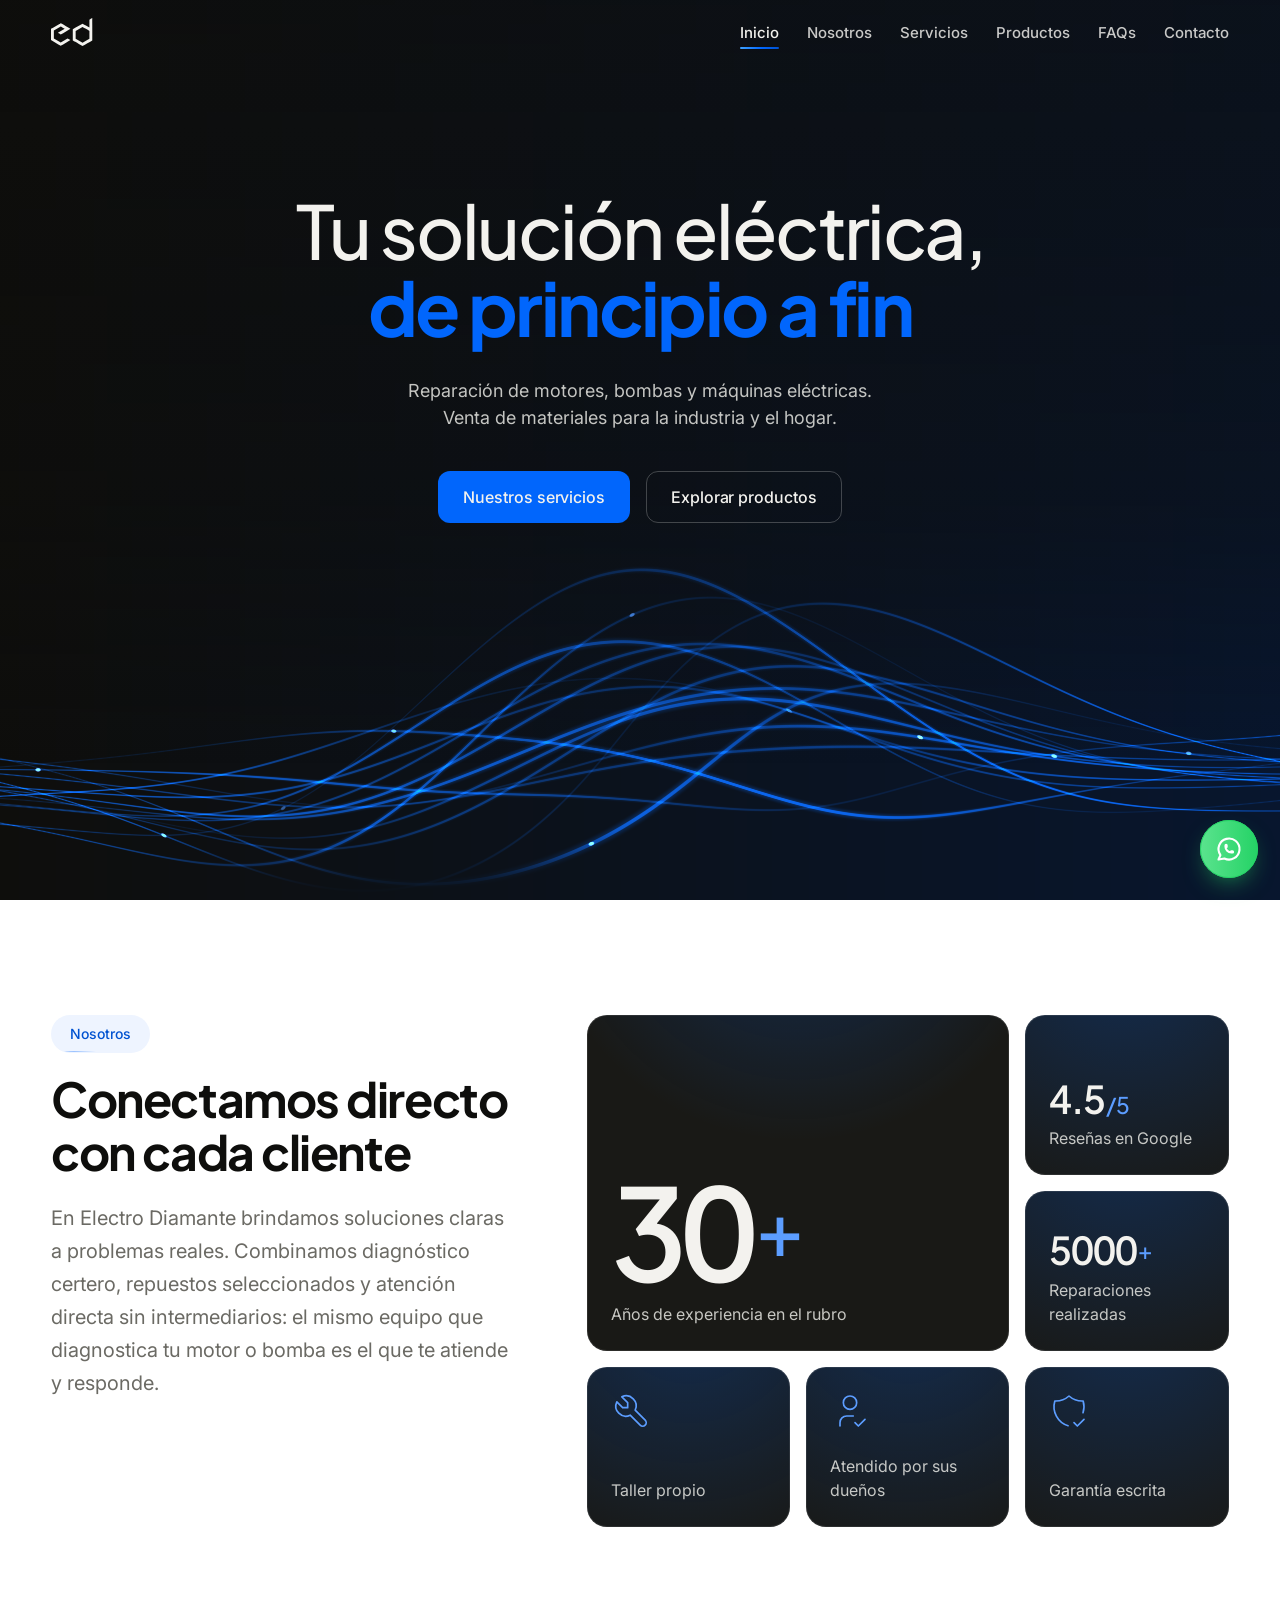
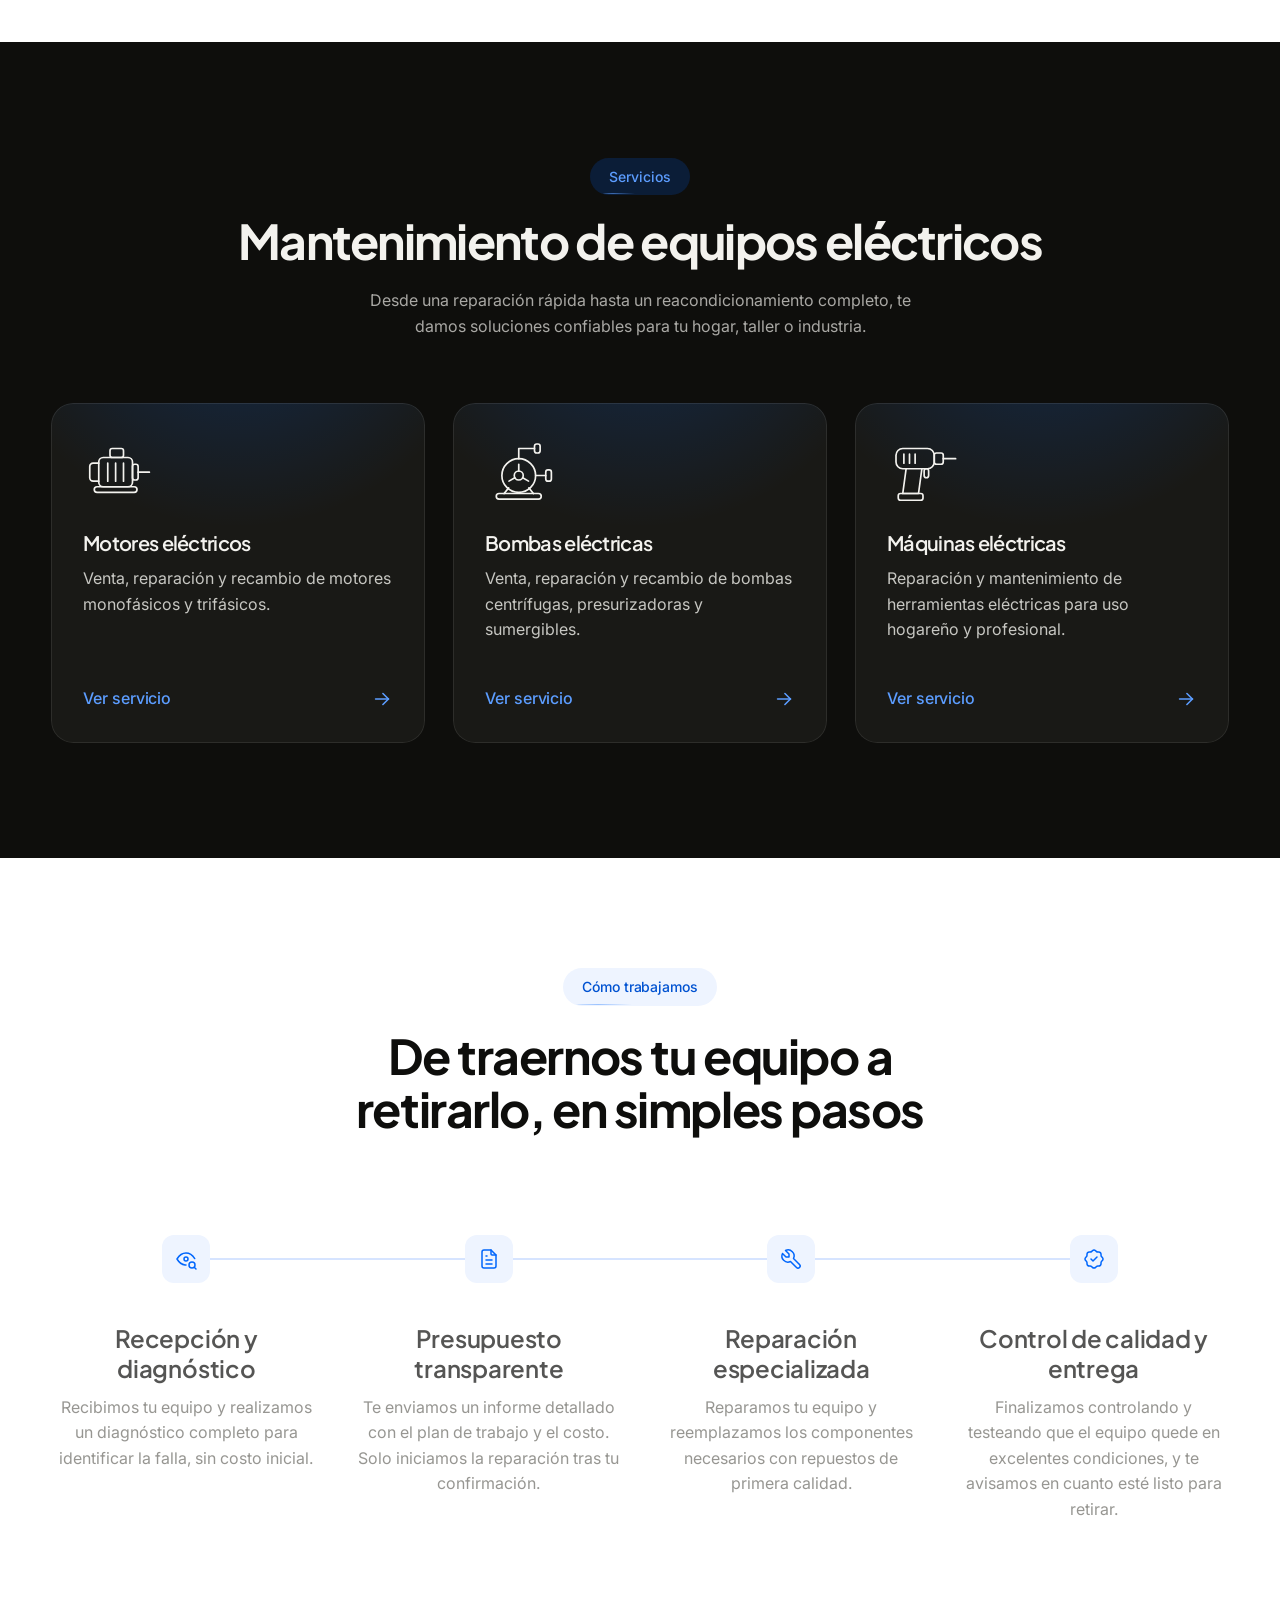
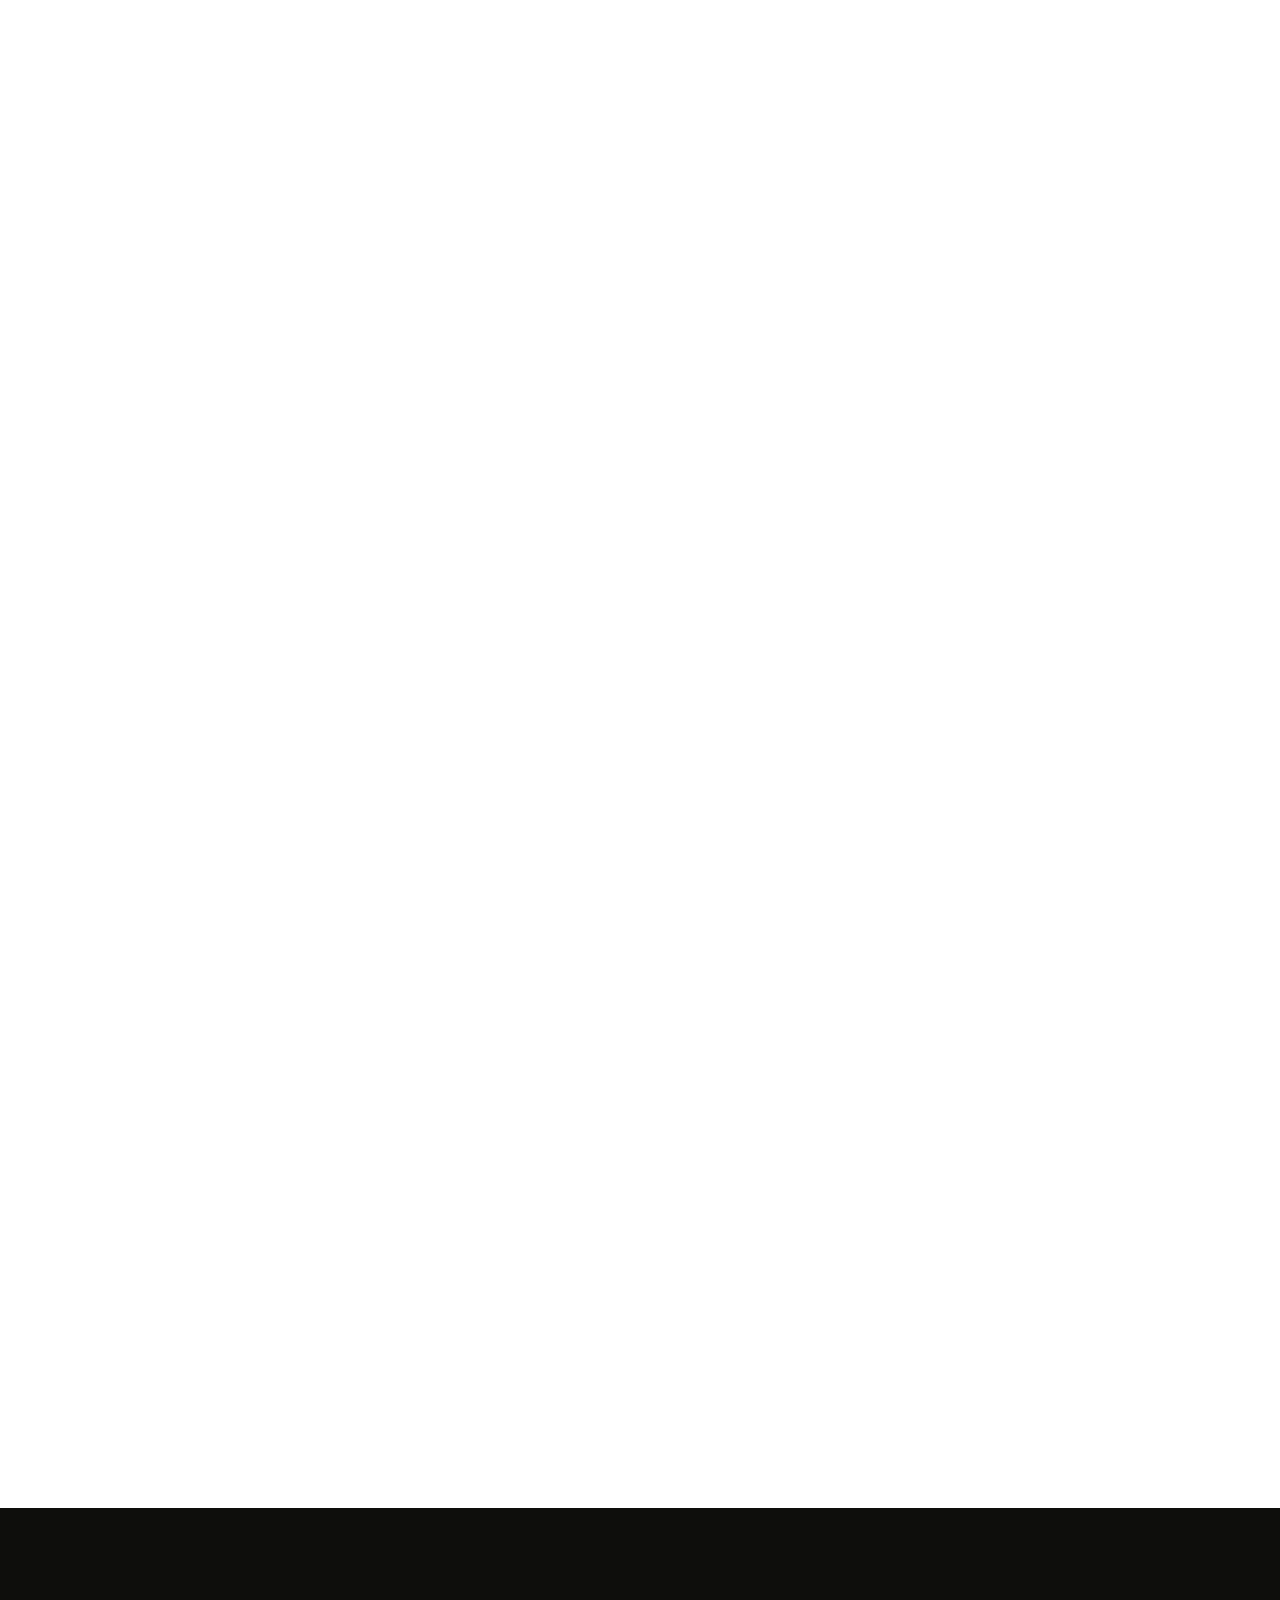
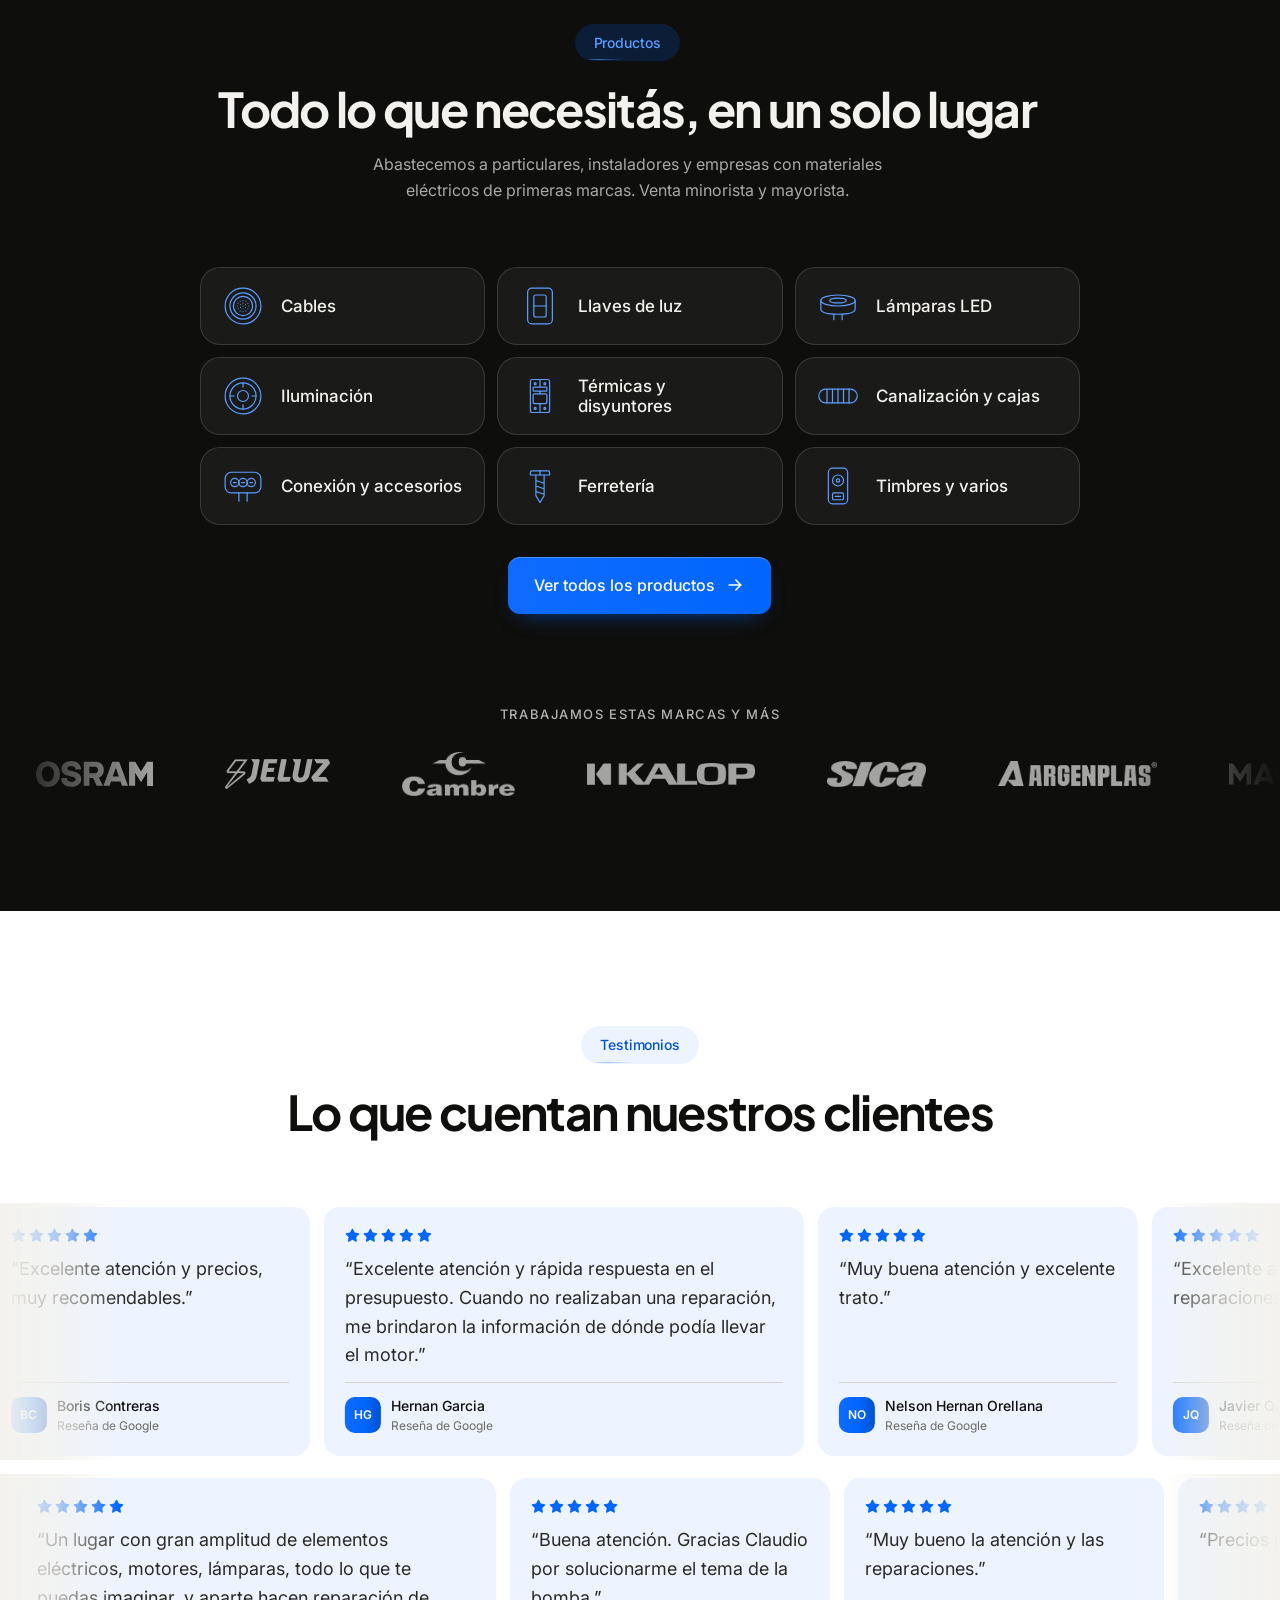
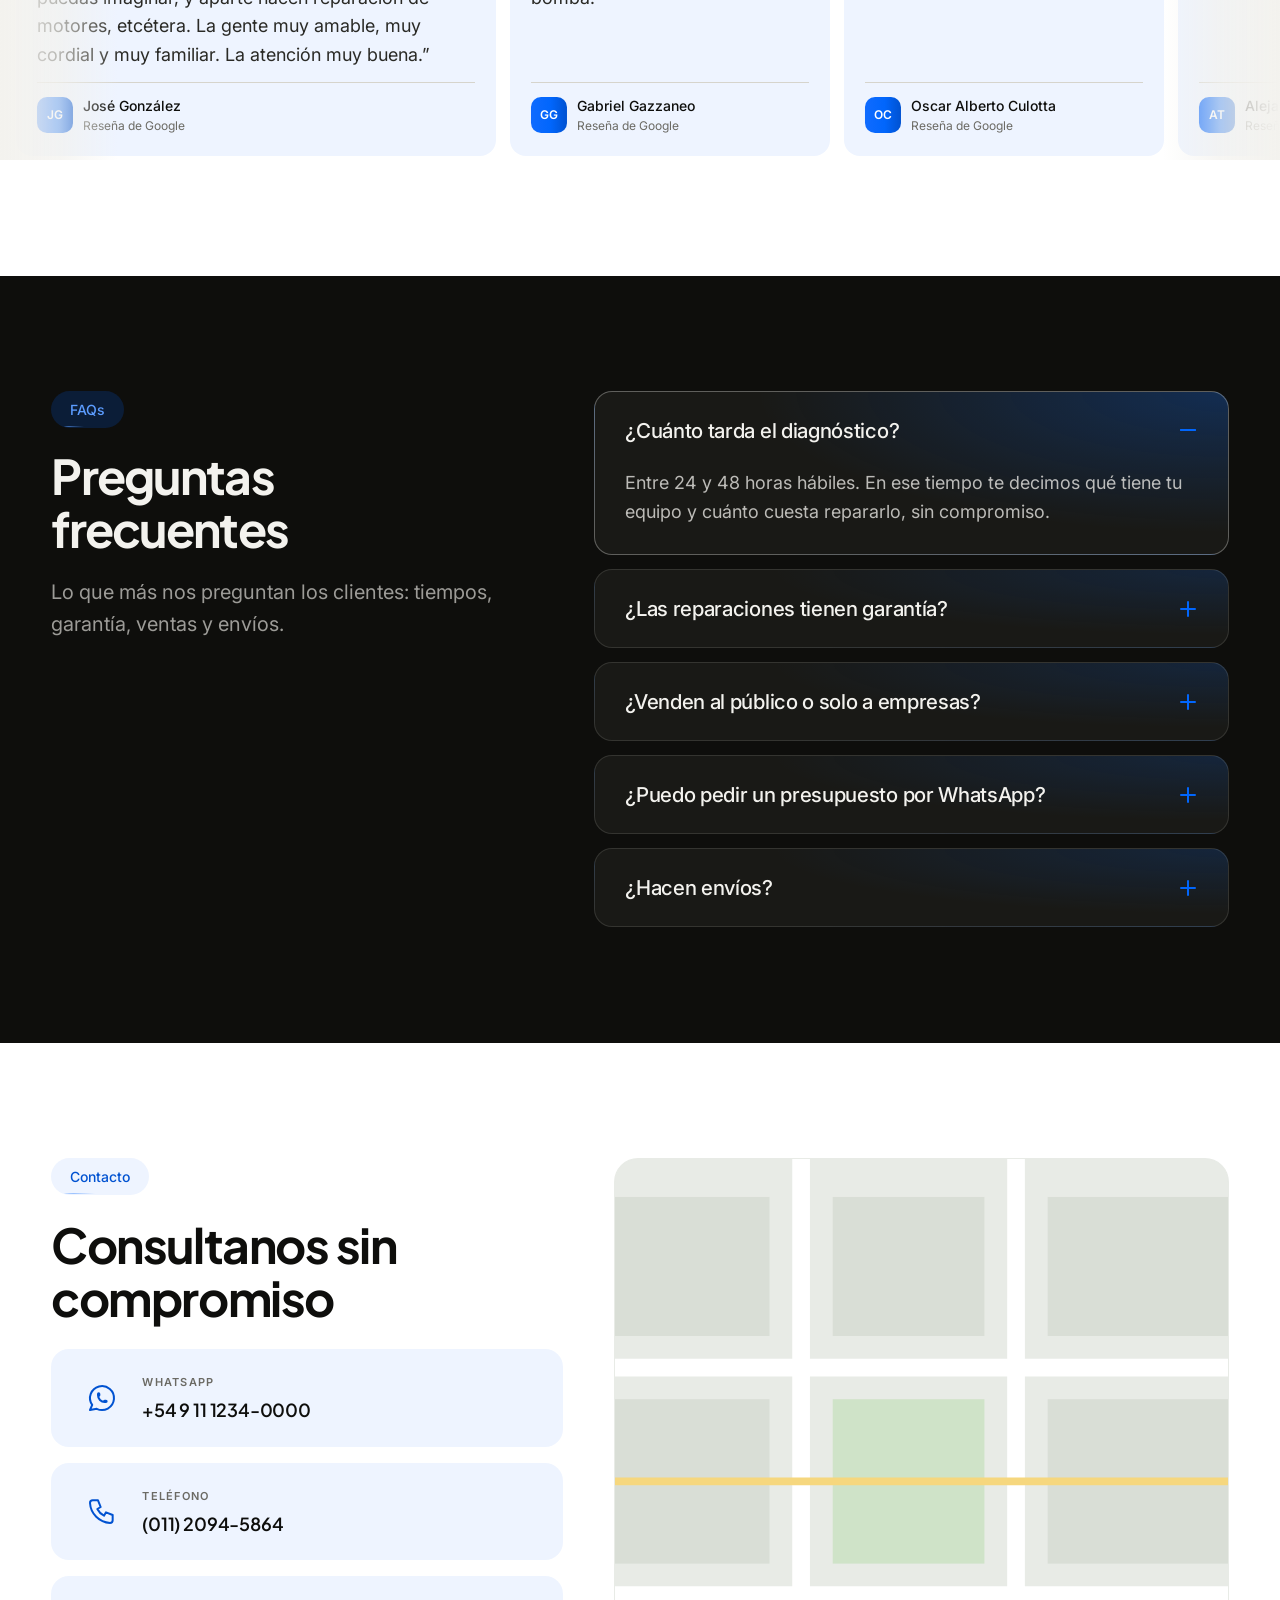
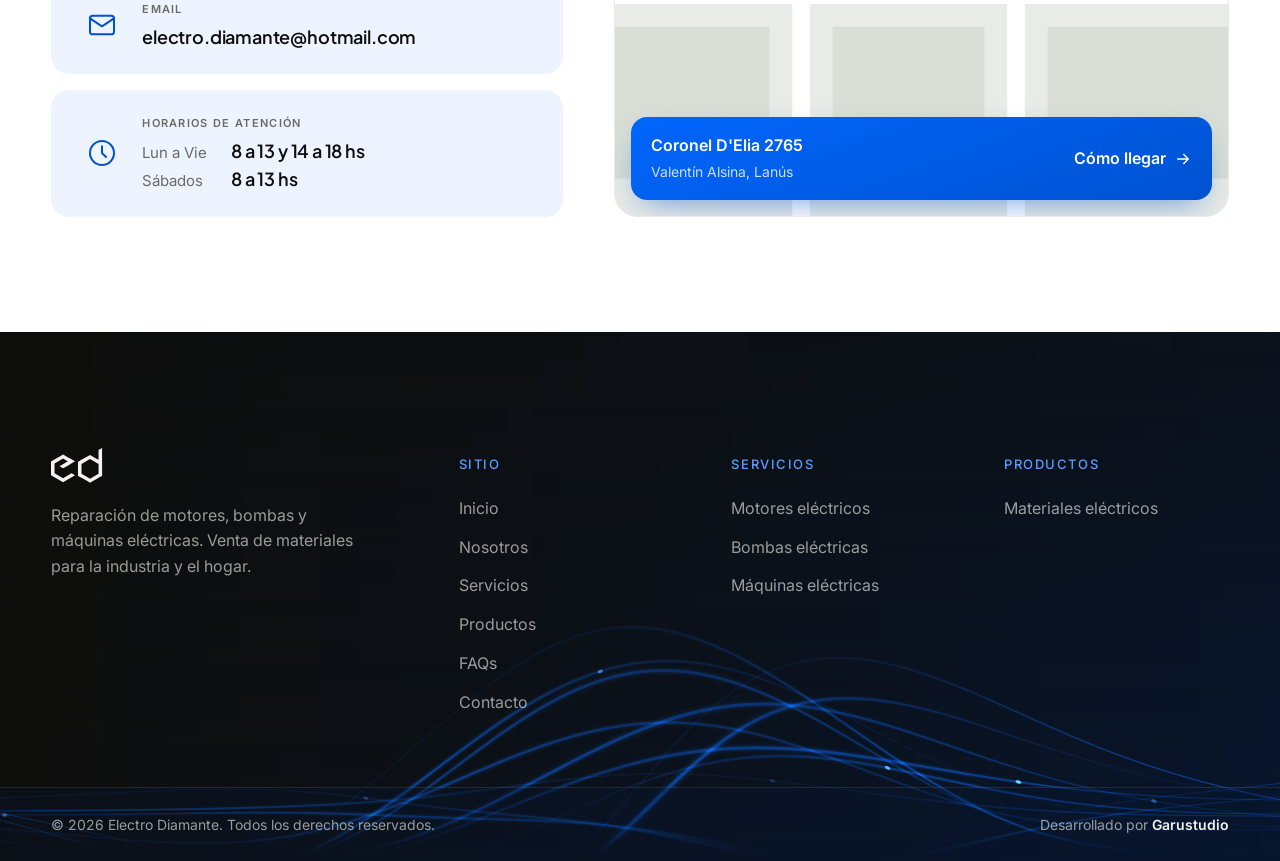
==== index.html @ 0b025151 "Add files via upload" ====
<!doctype html>
<html lang="es">
<head>
  <meta charset="utf-8">
  <meta name="viewport" content="width=device-width, initial-scale=1">
  <title>Electro Diamante — Tu solución eléctrica, de principio a fin</title>
  <meta name="description" content="Electro Diamante: reparamos motores, bombas y máquinas eléctricas, y vendemos materiales eléctricos para la industria y el hogar.">
  <meta name="theme-color" content="#0B0B0A">
  <meta property="og:title" content="Electro Diamante — Tu solución eléctrica, de principio a fin">
  <meta property="og:description" content="Reparación de motores y bombas eléctricas. Venta de materiales eléctricos para la industria y el hogar.">
  <meta property="og:type" content="website">
  <script>document.documentElement.className+=" js";</script>
  <script>if(location.hash){var h=document.documentElement;h.style.scrollBehavior="auto";addEventListener("load",function(){setTimeout(function(){h.style.scrollBehavior=""},400)})}</script>
  <link rel="icon" href="assets/img/favicon.svg?v=20261161" type="image/svg+xml">
  <link rel="apple-touch-icon" href="assets/img/apple-touch-icon.png?v=20261161">
  <link rel="prefetch" href="productos.html">
  <link rel="preconnect" href="https://fonts.googleapis.com">
  <link rel="preconnect" href="https://fonts.gstatic.com" crossorigin>
  <link rel="preload" as="style" href="https://fonts.googleapis.com/css2?family=Inter:wght@400;500;600&family=Plus+Jakarta+Sans:wght@300;500;600;700&display=swap" onload="this.onload=null;this.rel='stylesheet'">
  <noscript><link rel="stylesheet" href="https://fonts.googleapis.com/css2?family=Inter:wght@400;500;600&family=Plus+Jakarta+Sans:wght@300;500;600;700&display=swap"></noscript>
  <link rel="stylesheet" href="styles.css?v=20261161">
  <link rel="stylesheet" href="hero-split.css?v=20261161">
  <link rel="stylesheet" href="hero-waves.css?v=20261161">
  <script src="config.js?v=20261161" defer></script>
  <script src="main.js?v=20261161" defer></script>
  <script src="hero-waves.js?v=20261161" defer></script>
  <script>document.addEventListener("DOMContentLoaded",function(){initHeroWaves(".hero-split",{hShift:0,rightBias:0,waveY:0.16});initHeroWaves(".footer--grid",{hShift:0,rightBias:0,waveY:0.12,intensity:0.4,linesDesktop:12});});</script>
  <script type="application/ld+json">{"@context":"https://schema.org","@type":"LocalBusiness","name":"Electro Diamante","description":"Reparación de motores, bombas y máquinas eléctricas. Venta de materiales eléctricos para la industria y el hogar.","telephone":"+541120945864","email":"electro.diamante@hotmail.com","address":{"@type":"PostalAddress","streetAddress":"Coronel D'Elia 2765","addressLocality":"Valentín Alsina, Lanús","addressRegion":"Buenos Aires","addressCountry":"AR"},"openingHoursSpecification":[{"@type":"OpeningHoursSpecification","dayOfWeek":["Monday","Tuesday","Wednesday","Thursday","Friday"],"opens":"08:00","closes":"13:00"},{"@type":"OpeningHoursSpecification","dayOfWeek":["Monday","Tuesday","Wednesday","Thursday","Friday"],"opens":"14:00","closes":"18:00"},{"@type":"OpeningHoursSpecification","dayOfWeek":"Saturday","opens":"08:00","closes":"13:00"}]}</script>
</head>
<body>
  <a class="skip-link" href="#main">Saltar al contenido</a>


  <header class="nav" id="top">
    <a class="brand" href="#top" aria-label="Electro Diamante, inicio">
      <svg class="brand__logo" viewBox="0 0 19 13" fill="currentColor" aria-hidden="true"><path d="M17.3795 0.756C17.7715 0.508 18.2035 0.256 18.6755 0V0.0360003C18.6595 0.796 18.6555 1.596 18.6635 2.436C18.6715 3.268 18.6755 4.1 18.6755 4.932V10.152C17.9315 10.584 17.1915 11.008 16.4555 11.424C15.7275 11.848 14.9915 12.276 14.2475 12.708C13.7035 12.38 13.1555 12.056 12.6035 11.736C12.0595 11.416 11.5155 11.104 10.9715 10.8C10.7715 10.688 10.5795 10.58 10.3955 10.476C10.2195 10.372 10.0395 10.264 9.85547 10.152V5.076L10.9355 4.428C11.4955 4.1 12.0515 3.784 12.6035 3.48C13.1635 3.168 13.7235 2.86 14.2835 2.556C14.7875 2.844 15.2915 3.14 15.7955 3.444C16.3075 3.74 16.8355 4.032 17.3795 4.32V0.756ZM14.2475 4.032C13.7195 4.336 13.2035 4.636 12.6995 4.932C12.1955 5.228 11.6795 5.528 11.1515 5.832V9.396C11.6795 9.7 12.1995 10.004 12.7115 10.308C13.2315 10.612 13.7555 10.908 14.2835 11.196C14.7875 10.892 15.2955 10.592 15.8075 10.296C16.3275 10 16.8515 9.7 17.3795 9.396V5.832C16.8515 5.528 16.3275 5.224 15.8075 4.92C15.2955 4.616 14.7755 4.32 14.2475 4.032Z"/><path d="M8.784 4.88402C8.056 5.31602 7.328 5.74402 6.6 6.16802C5.872 6.58402 5.136 7.00802 4.392 7.44002C4.192 7.31202 3.984 7.18802 3.768 7.06802C3.56 6.94002 3.348 6.81202 3.132 6.68402C3.636 6.38002 4.144 6.08002 4.656 5.78402C5.176 5.48802 5.688 5.18802 6.192 4.88402C5.904 4.70002 5.608 4.52802 5.304 4.36802C5.008 4.20002 4.716 4.03602 4.428 3.87601C3.9 4.16402 3.376 4.46002 2.856 4.76402C2.344 5.06802 1.824 5.37202 1.296 5.67602V9.24002C1.824 9.54402 2.344 9.84402 2.856 10.14C3.376 10.436 3.888 10.736 4.392 11.04C4.92 10.736 5.436 10.436 5.94 10.14C6.444 9.84402 6.96 9.54402 7.488 9.24002L8.784 9.99602C8.056 10.428 7.328 10.852 6.6 11.268C5.872 11.684 5.136 12.1 4.392 12.516C3.664 12.1 2.936 11.68 2.208 11.256C1.48 10.832 0.744 10.412 0 9.99602V4.92002C0.616 4.56002 1.248 4.19602 1.896 3.82802C2.544 3.45202 3.184 3.08402 3.816 2.72402C3.904 2.66802 3.992 2.61202 4.08 2.55602C4.176 2.49202 4.268 2.44002 4.356 2.40002C4.412 2.38402 4.468 2.39601 4.524 2.43601C4.588 2.46801 4.664 2.50401 4.752 2.54401C5.424 2.94401 6.1 3.34002 6.78 3.73202C7.468 4.11602 8.136 4.50002 8.784 4.88402Z"/></svg>
    </a>
    <nav class="nav__links" id="menu" aria-label="Principal">
      <a href="#top" data-top>Inicio</a>
      <a href="#nosotros">Nosotros</a>
      <a href="#servicios">Servicios</a>
      <a href="#productos">Productos</a>
      <a href="#faq">FAQs</a>
      <a href="#contacto">Contacto</a>
    </nav>
    <button class="nav__toggle" aria-controls="mmenu" aria-expanded="false" aria-label="Abrir menú"><span></span><span></span></button>

    <!-- Menú de celular y tablet -->
    <div class="mmenu" id="mmenu">
      <nav class="mmenu__list" aria-label="Menú">
        <a href="#top" data-top data-sec="top">Inicio</a>
        <a href="#nosotros" data-sec="nosotros">Nosotros</a>
        <a href="#servicios" data-sec="servicios">Servicios</a>
        <a href="#productos" data-sec="productos">Productos</a>
        <a href="#faq" data-sec="faq">FAQs</a>
        <a href="#contacto" data-sec="contacto">Contacto</a>
      </nav>
    </div>
  </header>

  <main id="main" tabindex="-1">
    <!-- HERO -->
    <!-- ===== Hero (ondas animadas WebGL) ===== -->
    <section class="hero-split" aria-labelledby="hs-title">
      <canvas class="hw-canvas" aria-hidden="true"></canvas>
      <div class="hw-overlay" aria-hidden="true"></div>
      <div class="hs-inner">
        <div class="hs-copy">
          <h1 class="hs-title" id="hs-title">
            <span>Tu solución eléctrica,</span>
            <span class="hs-accent">de principio a fin</span>
          </h1>
          <p class="hs-lead"><span>Reparación de motores, bombas y máquinas eléctricas.</span> <span>Venta de materiales para la industria y el hogar.</span></p>
          <div class="hs-actions">
            <a class="hs-btn hs-btn--primary" href="#servicios">Nuestros servicios</a>
            <a class="hs-btn hs-btn--ghost" href="#productos">Explorar productos</a>
          </div>
        </div>
      </div>
    </section>

    <!-- NOSOTROS -->
    <section class="section about2" id="nosotros">
      <div class="wrap">
        <div class="about2__grid">
          <div class="about2__body">
            <p class="label pill pill--plain reveal"><span class="pill__txt">Nosotros</span></p>
            <h2 class="h2 about2__title reveal">Conectamos directo con cada cliente</h2>
            <p class="about2__text reveal">En Electro Diamante brindamos soluciones claras a problemas reales. Combinamos diagnóstico certero, repuestos seleccionados y atención directa sin intermediarios: el mismo equipo que diagnostica tu motor o bomba es el que te atiende y responde.</p>
          </div>
          <div class="about2__bento">
            <div class="about2__card about2__card--hero reveal"><span class="about2__big"><span data-count-to="30" data-dur="1400">30</span><span class="about2__pre">+</span></span><span class="about2__desc">Años de experiencia en el rubro</span></div>
            <div class="about2__card reveal"><span class="about2__big"><span data-count-to="4.5" data-dec="1" data-dur="1400">4.5</span><span class="about2__suf">/5</span></span><span class="about2__desc">Reseñas en Google</span></div>
            <div class="about2__card reveal"><span class="about2__big"><span data-count-to="5000" data-dur="1400">5000</span><span class="about2__pre">+</span></span><span class="about2__desc">Reparaciones realizadas</span></div>
            <div class="about2__card about2__card--txt reveal"><span class="about2__ico"><svg viewBox="0 0 24 24" fill="none" stroke="currentColor" stroke-width="2" stroke-linecap="round" stroke-linejoin="round" aria-hidden="true"><path d="M7 10h3v-3l-3.5 -3.5a6 6 0 0 1 8 8l6 6a2 2 0 0 1 -3 3l-6 -6a6 6 0 0 1 -8 -8l3.5 3.5"/></svg></span><span class="about2__desc"><b>Taller propio</b></span></div>
            <div class="about2__card about2__card--txt reveal"><span class="about2__ico"><svg viewBox="0 0 24 24" fill="none" stroke="currentColor" stroke-width="2" stroke-linecap="round" stroke-linejoin="round" aria-hidden="true"><path d="M8 7a4 4 0 1 0 8 0a4 4 0 0 0 -8 0"/><path d="M6 21v-2a4 4 0 0 1 4 -4h4"/><path d="M15 19l2 2l4 -4"/></svg></span><span class="about2__desc"><b>Atendido por sus dueños</b></span></div>
            <div class="about2__card about2__card--txt reveal"><span class="about2__ico"><svg viewBox="0 0 24 24" fill="none" stroke="currentColor" stroke-width="2" stroke-linecap="round" stroke-linejoin="round" aria-hidden="true"><path d="M11.46 20.846a12 12 0 0 1 -7.96 -14.846a12 12 0 0 0 8.5 -3a12 12 0 0 0 8.5 3a12 12 0 0 1 -.09 7.06"/><path d="M15 19l2 2l4 -4"/></svg></span><span class="about2__desc"><b>Garantía escrita</b></span></div>
          </div>
        </div>
      </div>
    </section>

    <!-- SERVICIOS -->
    <section class="section section--ink" id="servicios">
      <div class="wrap">
        <div class="section__head">
          <p class="label pill pill--plain reveal"><span class="pill__txt">Servicios</span></p>
          <h2 class="h2 reveal">Mantenimiento de equipos eléctricos</h2>
          <p class="center-head__sub reveal">Desde una reparación rápida hasta un reacondicionamiento completo, te damos soluciones confiables para tu hogar, taller o industria.</p>
        </div>
        <div class="svc">
          <article class="svc__item reveal" id="svc-motores">
            <svg class="svc__icon svc__icon--motor" viewBox="0 0 64 64" aria-hidden="true"><rect x="14" y="20" width="30" height="26" rx="4"/><path d="M22 25v16M29 25v16M36 25v16"/><path d="M14 25H9a3 3 0 0 0-3 3v10a3 3 0 0 0 3 3h5"/><rect x="44" y="26" width="5" height="14" rx="2"/><path d="M49 33h10"/><rect x="24" y="12" width="12" height="8" rx="2"/><rect x="10" y="46" width="38" height="5" rx="2.5"/></svg>
            <h3>Motores eléctricos</h3>
            <p>Venta, reparación y recambio de motores monofásicos y trifásicos.</p>
            <a class="btn btn--small svc__btn" href="motores-electricos.html">Ver servicio <svg class="svc__arrow" viewBox="0 0 24 24" fill="none" stroke="currentColor" stroke-width="2" stroke-linecap="round" stroke-linejoin="round" aria-hidden="true"><path d="M5 12l14 0"/><path d="M13 18l6 -6"/><path d="M13 6l6 6"/></svg></a>
          </article>
          <article class="svc__item reveal" id="svc-bombas">
            <svg class="svc__icon" viewBox="0 0 64 64" aria-hidden="true"><circle cx="30" cy="36" r="15"/><g class="impeller"><circle cx="30" cy="36" r="4"/><path d="M30 32v-6M33.5 38l5.2 3M26.5 38l-5.2 3"/></g><path d="M30 21v-9h14"/><rect x="44" y="8" width="5" height="8" rx="2"/><path d="M45 36h9"/><rect x="54" y="31" width="5" height="10" rx="2"/><path d="M21 47l-4 5M39 47l4 5"/><rect x="10" y="52" width="40" height="5" rx="2.5"/></svg>
            <h3>Bombas eléctricas</h3>
            <p>Venta, reparación y recambio de bombas centrífugas, presurizadoras y sumergibles.</p>
            <a class="btn btn--small svc__btn" href="bombas-electricas.html">Ver servicio <svg class="svc__arrow" viewBox="0 0 24 24" fill="none" stroke="currentColor" stroke-width="2" stroke-linecap="round" stroke-linejoin="round" aria-hidden="true"><path d="M5 12l14 0"/><path d="M13 18l6 -6"/><path d="M13 6l6 6"/></svg></a>
          </article>
          <article class="svc__item reveal" id="svc-maquinas">
            <svg class="svc__icon svc__icon--drill" viewBox="0 0 64 64" aria-hidden="true"><rect x="8" y="12" width="34" height="18" rx="6"/><path d="M15 17v8M20 17v8M25 17v8"/><rect x="42" y="16" width="8" height="10" rx="2"/><path class="bit" d="M50 21h11"/><path d="M17 30l-3 22h14l3-22"/><rect x="10" y="52" width="22" height="6" rx="2"/><rect x="33" y="30" width="4" height="8" rx="2"/></svg>
            <h3>Máquinas eléctricas</h3>
            <p>Reparación y mantenimiento de herramientas eléctricas para uso hogareño y profesional.</p>
            <a class="btn btn--small svc__btn" href="maquinas-electricas.html">Ver servicio <svg class="svc__arrow" viewBox="0 0 24 24" fill="none" stroke="currentColor" stroke-width="2" stroke-linecap="round" stroke-linejoin="round" aria-hidden="true"><path d="M5 12l14 0"/><path d="M13 18l6 -6"/><path d="M13 6l6 6"/></svg></a>
          </article>
        </div>
      </div>
    </section>

    <!-- CÓMO TRABAJAMOS (scroll con tarjeta fija) -->
    <section class="section how" id="como">
      <div class="wrap hw__grid">
        <div class="hw__head">
          <p class="label pill pill--plain reveal"><span class="pill__txt">Cómo trabajamos</span></p>
          <h2 class="h2 reveal">De traernos tu equipo a retirarlo, en simples pasos</h2>
        </div>
        <ol class="hw-list"><span class="hw-tip" aria-hidden="true"></span>
            <li class="hw">
              <div class="hw__rail"><span class="hw__ico"><svg viewBox="0 0 24 24" fill="none" stroke="currentColor" stroke-linecap="round" stroke-linejoin="round" aria-hidden="true"><path d="M10 12a2 2 0 1 0 4 0a2 2 0 0 0 -4 0"/><path d="M12 18c-.328 0 -.652 -.017 -.97 -.05c-3.172 -.332 -5.85 -2.315 -8.03 -5.95c2.4 -4 5.4 -6 9 -6c3.465 0 6.374 1.853 8.727 5.558"/><path d="M15 18a3 3 0 1 0 6 0a3 3 0 1 0 -6 0"/><path d="M20.2 20.2l1.8 1.8"/></svg></span><span class="hw__line" aria-hidden="true"></span></div>
              <div class="hw__body"><h3>Recepción y diagnóstico</h3><p>Recibimos tu equipo y realizamos un diagnóstico completo para identificar la falla, sin costo inicial.</p></div>
            </li>
            <li class="hw">
              <div class="hw__rail"><span class="hw__ico"><svg viewBox="0 0 24 24" fill="none" stroke="currentColor" stroke-linecap="round" stroke-linejoin="round" aria-hidden="true"><path d="M14 3v4a1 1 0 0 0 1 1h4"/><path d="M17 21h-10a2 2 0 0 1 -2 -2v-14a2 2 0 0 1 2 -2h7l5 5v11a2 2 0 0 1 -2 2z"/><path d="M9 9l1 0"/><path d="M9 13l6 0"/><path d="M9 17l6 0"/></svg></span><span class="hw__line" aria-hidden="true"></span></div>
              <div class="hw__body"><h3>Presupuesto transparente</h3><p>Te enviamos un informe detallado con el plan de trabajo y el costo. Solo iniciamos la reparación tras tu confirmación.</p></div>
            </li>
            <li class="hw">
              <div class="hw__rail"><span class="hw__ico"><svg viewBox="0 0 24 24" fill="none" stroke="currentColor" stroke-linecap="round" stroke-linejoin="round" aria-hidden="true"><path d="M7 10h3v-3l-3.5 -3.5a6 6 0 0 1 8 8l6 6a2 2 0 0 1 -3 3l-6 -6a6 6 0 0 1 -8 -8l3.5 3.5"/></svg></span><span class="hw__line" aria-hidden="true"></span></div>
              <div class="hw__body"><h3>Reparación especializada</h3><p>Reparamos tu equipo y reemplazamos los componentes necesarios con repuestos de primera calidad.</p></div>
            </li>
            <li class="hw">
              <div class="hw__rail"><span class="hw__ico"><svg viewBox="0 0 24 24" fill="none" stroke="currentColor" stroke-linecap="round" stroke-linejoin="round" aria-hidden="true"><path d="M5 7.2a2.2 2.2 0 0 1 2.2 -2.2h1a2.2 2.2 0 0 0 1.55 -.64l.7 -.7a2.2 2.2 0 0 1 3.12 0l.7 .7c.412 .41 .97 .64 1.55 .64h1a2.2 2.2 0 0 1 2.2 2.2v1c0 .58 .23 1.138 .64 1.55l.7 .7a2.2 2.2 0 0 1 0 3.12l-.7 .7a2.2 2.2 0 0 0 -.64 1.55v1a2.2 2.2 0 0 1 -2.2 2.2h-1a2.2 2.2 0 0 0 -1.55 .64l-.7 .7a2.2 2.2 0 0 1 -3.12 0l-.7 -.7a2.2 2.2 0 0 0 -1.55 -.64h-1a2.2 2.2 0 0 1 -2.2 -2.2v-1a2.2 2.2 0 0 0 -.64 -1.55l-.7 -.7a2.2 2.2 0 0 1 0 -3.12l.7 -.7a2.2 2.2 0 0 0 .64 -1.55v-1"/><path d="M9 12l2 2l4 -4"/></svg></span></div>
              <div class="hw__body"><h3>Control de calidad y entrega</h3><p>Finalizamos controlando y testeando que el equipo quede en excelentes condiciones, y te avisamos en cuanto esté listo para retirar.</p></div>
            </li>
        </ol>
      </div>
    </section>

    <!-- PRODUCTOS -->
    <section class="section section--ink" id="productos">
      <div class="wrap prod__grid">
        <div class="center-head">
          <p class="label pill pill--plain reveal"><span class="pill__txt">Productos</span></p>
          <h2 class="h2 h2--center reveal">Todo lo que necesitás, <br class="br-d">en un solo lugar</h2>
          <p class="center-head__sub reveal">Abastecemos a particulares, instaladores y empresas con materiales eléctricos de primeras marcas. Venta minorista y mayorista.</p>
        </div>
        <nav class="hcats reveal" aria-label="Categorías de productos"><a class="hcat" href="productos.html#cab"><svg viewBox="0 0 64 64" fill="none" stroke="currentColor" stroke-width="1.75" stroke-linecap="round" stroke-linejoin="round" aria-hidden="true"><circle cx="32" cy="32" r="26"/><circle cx="32" cy="32" r="19"/><circle cx="32" cy="32" r="14"/><circle cx="32" cy="32" r=".8" fill="currentColor" stroke="none"/><circle cx="35.55" cy="34.05" r=".8" fill="currentColor" stroke="none"/><circle cx="32" cy="36.1" r=".8" fill="currentColor" stroke="none"/><circle cx="28.45" cy="34.05" r=".8" fill="currentColor" stroke="none"/><circle cx="28.45" cy="29.95" r=".8" fill="currentColor" stroke="none"/><circle cx="32" cy="27.9" r=".8" fill="currentColor" stroke="none"/><circle cx="35.55" cy="29.95" r=".8" fill="currentColor" stroke="none"/><circle cx="40.2" cy="32" r=".8" fill="currentColor" stroke="none"/><circle cx="39.1" cy="36.1" r=".8" fill="currentColor" stroke="none"/><circle cx="36.1" cy="39.1" r=".8" fill="currentColor" stroke="none"/><circle cx="32" cy="40.2" r=".8" fill="currentColor" stroke="none"/><circle cx="27.9" cy="39.1" r=".8" fill="currentColor" stroke="none"/><circle cx="24.9" cy="36.1" r=".8" fill="currentColor" stroke="none"/><circle cx="23.8" cy="32" r=".8" fill="currentColor" stroke="none"/><circle cx="24.9" cy="27.9" r=".8" fill="currentColor" stroke="none"/><circle cx="27.9" cy="24.9" r=".8" fill="currentColor" stroke="none"/><circle cx="32" cy="23.8" r=".8" fill="currentColor" stroke="none"/><circle cx="36.1" cy="24.9" r=".8" fill="currentColor" stroke="none"/><circle cx="39.1" cy="27.9" r=".8" fill="currentColor" stroke="none"/></svg><span>Cables</span></a><a class="hcat" href="productos.html#llav"><svg viewBox="0 0 64 64" fill="none" stroke="currentColor" stroke-width="1.75" stroke-linecap="round" stroke-linejoin="round" aria-hidden="true"><rect x="14" y="6" width="36" height="52" rx="6"/><rect x="23" y="16" width="18" height="32" rx="3"/><path d="M23 32h18"/></svg><span>Llaves de luz</span></a><a class="hcat" href="productos.html#led"><svg viewBox="0 0 64 64" fill="none" stroke="currentColor" stroke-width="1.75" stroke-linecap="round" stroke-linejoin="round" aria-hidden="true"><ellipse cx="32" cy="24" rx="25" ry="8"/><ellipse cx="32" cy="24" rx="12" ry="3.6"/><path d="M7 24v12q0 8 25 8q25 0 25-8V24"/><path d="M26 44v8M38 44v8"/></svg><span>Lámparas LED</span></a><a class="hcat" href="productos.html#ilu"><svg viewBox="0 0 64 64" fill="none" stroke="currentColor" stroke-width="1.75" stroke-linecap="round" stroke-linejoin="round" aria-hidden="true"><circle cx="32" cy="32" r="26"/><circle cx="32" cy="32" r="19"/><circle cx="32" cy="32" r="8"/><path d="M32 13v6M32 45v6M13 32h6M45 32h6"/></svg><span>Iluminación</span></a><a class="hcat" href="productos.html#prot"><svg viewBox="0 0 64 64" fill="none" stroke="currentColor" stroke-width="1.75" stroke-linecap="round" stroke-linejoin="round" aria-hidden="true"><rect x="18.0" y="8" width="28" height="48" rx="3"/><path d="M32.0 8V19"/><path d="M32.0 25V29"/><path d="M32.0 43V56"/><circle cx="25.0" cy="14" r="1.4"/><circle cx="25.0" cy="50" r="1.4"/><circle cx="39.0" cy="14" r="1.4"/><circle cx="39.0" cy="50" r="1.4"/><rect x="22.0" y="19" width="20" height="6" rx="1"/><rect x="22.0" y="29" width="20" height="14" rx="2"/></svg><span>Térmicas y disyuntores</span></a><a class="hcat" href="productos.html#can"><svg viewBox="0 0 64 64" fill="none" stroke="currentColor" stroke-width="1.75" stroke-linecap="round" stroke-linejoin="round" aria-hidden="true"><rect x="4" y="22" width="56" height="20" rx="10"/><path d="M16 22v20M24 22v20M32 22v20M40 22v20M48 22v20"/></svg><span>Canalización y cajas</span></a><a class="hcat" href="productos.html#con"><svg viewBox="0 0 64 64" fill="none" stroke="currentColor" stroke-width="1.75" stroke-linecap="round" stroke-linejoin="round" aria-hidden="true"><rect x="6" y="12" width="52" height="30" rx="9"/><circle cx="20" cy="27" r="6"/><circle cx="32" cy="27" r="6"/><circle cx="44" cy="27" r="6"/><path d="M18 27h4M30 27h4M42 27h4"/><path d="M26 42v12M38 42v12"/></svg><span>Conexión y accesorios</span></a><a class="hcat" href="productos.html#fer"><svg viewBox="0 0 64 64" fill="none" stroke="currentColor" stroke-width="1.75" stroke-linecap="round" stroke-linejoin="round" aria-hidden="true"><path d="M18 16H46V12a2 2 0 0 0-2-2H20a2 2 0 0 0-2 2z"/><path d="M32 10v6M26 16V46L32 56L38 46V16M26 24L38 28M26 32L38 36M26 40L38 44"/></svg><span>Ferretería</span></a><a class="hcat" href="productos.html#tim"><svg viewBox="0 0 64 64" fill="none" stroke="currentColor" stroke-width="1.75" stroke-linecap="round" stroke-linejoin="round" aria-hidden="true"><rect x="18" y="6" width="28" height="52" rx="6"/><circle cx="32" cy="24" r="8"/><circle cx="32" cy="24" r="2.5"/><rect x="24" y="42" width="16" height="10" rx="2"/><path d="M28 47h8"/></svg><span>Timbres y varios</span></a></nav>
        <div class="hcta reveal"><a class="btn btn--volt" href="productos.html">Ver todos los productos <svg class="svc__arrow" viewBox="0 0 24 24" fill="none" stroke="currentColor" stroke-width="2" stroke-linecap="round" stroke-linejoin="round" aria-hidden="true"><path d="M5 12h14M13 6l6 6-6 6"/></svg></a></div>
      </div>
      <div class="brands brands--dark reveal">
          <p class="brands__label">Trabajamos estas marcas y más</p>
          <div class="brands__mask">
            <ul class="brands__track" aria-label="Marcas con las que trabajamos"><li class="brands__item"><img loading="lazy" class="brands__logo" src="assets/img/brands/osram.svg" alt="OSRAM" height="26" decoding="async"></li><li class="brands__item"><img loading="lazy" class="brands__logo" src="assets/img/brands/jeluz.webp" alt="Jeluz" height="26" decoding="async"></li><li class="brands__item"><img loading="lazy" class="brands__logo" src="assets/img/brands/cambre.webp" alt="Cambre" height="26" decoding="async"></li><li class="brands__item"><img loading="lazy" class="brands__logo" src="assets/img/brands/kalop.webp" alt="Kalop" height="26" decoding="async"></li><li class="brands__item"><img loading="lazy" class="brands__logo" src="assets/img/brands/sica.webp" alt="Sica" height="26" decoding="async"></li><li class="brands__item"><img loading="lazy" class="brands__logo" src="assets/img/brands/argenplas.webp" alt="Argenplas" height="26" decoding="async"></li><li class="brands__item"><img loading="lazy" class="brands__logo" src="assets/img/brands/macroled.webp" alt="Macroled" height="26" decoding="async"></li><li class="brands__item" aria-hidden="true"><img loading="lazy" class="brands__logo" src="assets/img/brands/osram.svg" alt="OSRAM" height="26" decoding="async"></li><li class="brands__item" aria-hidden="true"><img loading="lazy" class="brands__logo" src="assets/img/brands/jeluz.webp" alt="Jeluz" height="26" decoding="async"></li><li class="brands__item" aria-hidden="true"><img loading="lazy" class="brands__logo" src="assets/img/brands/cambre.webp" alt="Cambre" height="26" decoding="async"></li><li class="brands__item" aria-hidden="true"><img loading="lazy" class="brands__logo" src="assets/img/brands/kalop.webp" alt="Kalop" height="26" decoding="async"></li><li class="brands__item" aria-hidden="true"><img loading="lazy" class="brands__logo" src="assets/img/brands/sica.webp" alt="Sica" height="26" decoding="async"></li><li class="brands__item" aria-hidden="true"><img loading="lazy" class="brands__logo" src="assets/img/brands/argenplas.webp" alt="Argenplas" height="26" decoding="async"></li><li class="brands__item" aria-hidden="true"><img loading="lazy" class="brands__logo" src="assets/img/brands/macroled.webp" alt="Macroled" height="26" decoding="async"></li></ul>
          </div>
        </div>
    </section>

    <!-- OPINIONES -->
    <section class="section section--ink tone-light reviews" id="opiniones">
      <div class="wrap">
        <div class="center-head">
          <p class="label pill pill--plain reveal"><span class="pill__txt">Testimonios</span></p>
          <h2 class="h2 h2--center reveal">Lo que cuentan nuestros clientes</h2>
        </div>
      </div>
      <div class="imc-rows">
        <div class="imc reveal" data-speed="normal" data-direction="left" aria-label="Opiniones de clientes">
          <div class="imc__viewport">
            <div class="imc__track">
              <article class="imc__card">
                <div class="imc__stars" role="img" aria-label="5 de 5 estrellas"><span><svg viewBox="0 0 24 24" fill="currentColor" aria-hidden="true"><path d="M8.243 7.34l-6.38 .925l-.113 .023a1 1 0 0 0 -.44 1.684l4.622 4.499l-1.09 6.355l-.013 .11a1 1 0 0 0 1.464 .944l5.706 -3l5.693 3l.1 .046a1 1 0 0 0 1.352 -1.1l-1.091 -6.355l4.624 -4.5l.078 -.085a1 1 0 0 0 -.633 -1.62l-6.38 -.926l-2.852 -5.78a1 1 0 0 0 -1.794 0l-2.853 5.78z"/></svg></span><span><svg viewBox="0 0 24 24" fill="currentColor" aria-hidden="true"><path d="M8.243 7.34l-6.38 .925l-.113 .023a1 1 0 0 0 -.44 1.684l4.622 4.499l-1.09 6.355l-.013 .11a1 1 0 0 0 1.464 .944l5.706 -3l5.693 3l.1 .046a1 1 0 0 0 1.352 -1.1l-1.091 -6.355l4.624 -4.5l.078 -.085a1 1 0 0 0 -.633 -1.62l-6.38 -.926l-2.852 -5.78a1 1 0 0 0 -1.794 0l-2.853 5.78z"/></svg></span><span><svg viewBox="0 0 24 24" fill="currentColor" aria-hidden="true"><path d="M8.243 7.34l-6.38 .925l-.113 .023a1 1 0 0 0 -.44 1.684l4.622 4.499l-1.09 6.355l-.013 .11a1 1 0 0 0 1.464 .944l5.706 -3l5.693 3l.1 .046a1 1 0 0 0 1.352 -1.1l-1.091 -6.355l4.624 -4.5l.078 -.085a1 1 0 0 0 -.633 -1.62l-6.38 -.926l-2.852 -5.78a1 1 0 0 0 -1.794 0l-2.853 5.78z"/></svg></span><span><svg viewBox="0 0 24 24" fill="currentColor" aria-hidden="true"><path d="M8.243 7.34l-6.38 .925l-.113 .023a1 1 0 0 0 -.44 1.684l4.622 4.499l-1.09 6.355l-.013 .11a1 1 0 0 0 1.464 .944l5.706 -3l5.693 3l.1 .046a1 1 0 0 0 1.352 -1.1l-1.091 -6.355l4.624 -4.5l.078 -.085a1 1 0 0 0 -.633 -1.62l-6.38 -.926l-2.852 -5.78a1 1 0 0 0 -1.794 0l-2.853 5.78z"/></svg></span><span><svg viewBox="0 0 24 24" fill="currentColor" aria-hidden="true"><path d="M8.243 7.34l-6.38 .925l-.113 .023a1 1 0 0 0 -.44 1.684l4.622 4.499l-1.09 6.355l-.013 .11a1 1 0 0 0 1.464 .944l5.706 -3l5.693 3l.1 .046a1 1 0 0 0 1.352 -1.1l-1.091 -6.355l4.624 -4.5l.078 -.085a1 1 0 0 0 -.633 -1.62l-6.38 -.926l-2.852 -5.78a1 1 0 0 0 -1.794 0l-2.853 5.78z"/></svg></span></div>
                <p class="imc__desc">“Excelente atención y precios, muy recomendables.”</p>
                <div class="imc__who">
                  <span class="imc__av" aria-hidden="true">BC</span>
                  <div><p class="imc__name">Boris Contreras</p><p class="imc__role">Reseña de Google</p></div>
                </div>
              </article>
              <article class="imc__card imc__card--wide">
                <div class="imc__stars" role="img" aria-label="5 de 5 estrellas"><span><svg viewBox="0 0 24 24" fill="currentColor" aria-hidden="true"><path d="M8.243 7.34l-6.38 .925l-.113 .023a1 1 0 0 0 -.44 1.684l4.622 4.499l-1.09 6.355l-.013 .11a1 1 0 0 0 1.464 .944l5.706 -3l5.693 3l.1 .046a1 1 0 0 0 1.352 -1.1l-1.091 -6.355l4.624 -4.5l.078 -.085a1 1 0 0 0 -.633 -1.62l-6.38 -.926l-2.852 -5.78a1 1 0 0 0 -1.794 0l-2.853 5.78z"/></svg></span><span><svg viewBox="0 0 24 24" fill="currentColor" aria-hidden="true"><path d="M8.243 7.34l-6.38 .925l-.113 .023a1 1 0 0 0 -.44 1.684l4.622 4.499l-1.09 6.355l-.013 .11a1 1 0 0 0 1.464 .944l5.706 -3l5.693 3l.1 .046a1 1 0 0 0 1.352 -1.1l-1.091 -6.355l4.624 -4.5l.078 -.085a1 1 0 0 0 -.633 -1.62l-6.38 -.926l-2.852 -5.78a1 1 0 0 0 -1.794 0l-2.853 5.78z"/></svg></span><span><svg viewBox="0 0 24 24" fill="currentColor" aria-hidden="true"><path d="M8.243 7.34l-6.38 .925l-.113 .023a1 1 0 0 0 -.44 1.684l4.622 4.499l-1.09 6.355l-.013 .11a1 1 0 0 0 1.464 .944l5.706 -3l5.693 3l.1 .046a1 1 0 0 0 1.352 -1.1l-1.091 -6.355l4.624 -4.5l.078 -.085a1 1 0 0 0 -.633 -1.62l-6.38 -.926l-2.852 -5.78a1 1 0 0 0 -1.794 0l-2.853 5.78z"/></svg></span><span><svg viewBox="0 0 24 24" fill="currentColor" aria-hidden="true"><path d="M8.243 7.34l-6.38 .925l-.113 .023a1 1 0 0 0 -.44 1.684l4.622 4.499l-1.09 6.355l-.013 .11a1 1 0 0 0 1.464 .944l5.706 -3l5.693 3l.1 .046a1 1 0 0 0 1.352 -1.1l-1.091 -6.355l4.624 -4.5l.078 -.085a1 1 0 0 0 -.633 -1.62l-6.38 -.926l-2.852 -5.78a1 1 0 0 0 -1.794 0l-2.853 5.78z"/></svg></span><span><svg viewBox="0 0 24 24" fill="currentColor" aria-hidden="true"><path d="M8.243 7.34l-6.38 .925l-.113 .023a1 1 0 0 0 -.44 1.684l4.622 4.499l-1.09 6.355l-.013 .11a1 1 0 0 0 1.464 .944l5.706 -3l5.693 3l.1 .046a1 1 0 0 0 1.352 -1.1l-1.091 -6.355l4.624 -4.5l.078 -.085a1 1 0 0 0 -.633 -1.62l-6.38 -.926l-2.852 -5.78a1 1 0 0 0 -1.794 0l-2.853 5.78z"/></svg></span></div>
                <p class="imc__desc">“Excelente atención y rápida respuesta en el presupuesto. Cuando no realizaban una reparación, me brindaron la información de dónde podía llevar el motor.”</p>
                <div class="imc__who">
                  <span class="imc__av" aria-hidden="true">HG</span>
                  <div><p class="imc__name">Hernan Garcia</p><p class="imc__role">Reseña de Google</p></div>
                </div>
              </article>
              <article class="imc__card">
                <div class="imc__stars" role="img" aria-label="5 de 5 estrellas"><span><svg viewBox="0 0 24 24" fill="currentColor" aria-hidden="true"><path d="M8.243 7.34l-6.38 .925l-.113 .023a1 1 0 0 0 -.44 1.684l4.622 4.499l-1.09 6.355l-.013 .11a1 1 0 0 0 1.464 .944l5.706 -3l5.693 3l.1 .046a1 1 0 0 0 1.352 -1.1l-1.091 -6.355l4.624 -4.5l.078 -.085a1 1 0 0 0 -.633 -1.62l-6.38 -.926l-2.852 -5.78a1 1 0 0 0 -1.794 0l-2.853 5.78z"/></svg></span><span><svg viewBox="0 0 24 24" fill="currentColor" aria-hidden="true"><path d="M8.243 7.34l-6.38 .925l-.113 .023a1 1 0 0 0 -.44 1.684l4.622 4.499l-1.09 6.355l-.013 .11a1 1 0 0 0 1.464 .944l5.706 -3l5.693 3l.1 .046a1 1 0 0 0 1.352 -1.1l-1.091 -6.355l4.624 -4.5l.078 -.085a1 1 0 0 0 -.633 -1.62l-6.38 -.926l-2.852 -5.78a1 1 0 0 0 -1.794 0l-2.853 5.78z"/></svg></span><span><svg viewBox="0 0 24 24" fill="currentColor" aria-hidden="true"><path d="M8.243 7.34l-6.38 .925l-.113 .023a1 1 0 0 0 -.44 1.684l4.622 4.499l-1.09 6.355l-.013 .11a1 1 0 0 0 1.464 .944l5.706 -3l5.693 3l.1 .046a1 1 0 0 0 1.352 -1.1l-1.091 -6.355l4.624 -4.5l.078 -.085a1 1 0 0 0 -.633 -1.62l-6.38 -.926l-2.852 -5.78a1 1 0 0 0 -1.794 0l-2.853 5.78z"/></svg></span><span><svg viewBox="0 0 24 24" fill="currentColor" aria-hidden="true"><path d="M8.243 7.34l-6.38 .925l-.113 .023a1 1 0 0 0 -.44 1.684l4.622 4.499l-1.09 6.355l-.013 .11a1 1 0 0 0 1.464 .944l5.706 -3l5.693 3l.1 .046a1 1 0 0 0 1.352 -1.1l-1.091 -6.355l4.624 -4.5l.078 -.085a1 1 0 0 0 -.633 -1.62l-6.38 -.926l-2.852 -5.78a1 1 0 0 0 -1.794 0l-2.853 5.78z"/></svg></span><span><svg viewBox="0 0 24 24" fill="currentColor" aria-hidden="true"><path d="M8.243 7.34l-6.38 .925l-.113 .023a1 1 0 0 0 -.44 1.684l4.622 4.499l-1.09 6.355l-.013 .11a1 1 0 0 0 1.464 .944l5.706 -3l5.693 3l.1 .046a1 1 0 0 0 1.352 -1.1l-1.091 -6.355l4.624 -4.5l.078 -.085a1 1 0 0 0 -.633 -1.62l-6.38 -.926l-2.852 -5.78a1 1 0 0 0 -1.794 0l-2.853 5.78z"/></svg></span></div>
                <p class="imc__desc">“Muy buena atención y excelente trato.”</p>
                <div class="imc__who">
                  <span class="imc__av" aria-hidden="true">NO</span>
                  <div><p class="imc__name">Nelson Hernan Orellana</p><p class="imc__role">Reseña de Google</p></div>
                </div>
              </article>
              <article class="imc__card">
                <div class="imc__stars" role="img" aria-label="5 de 5 estrellas"><span><svg viewBox="0 0 24 24" fill="currentColor" aria-hidden="true"><path d="M8.243 7.34l-6.38 .925l-.113 .023a1 1 0 0 0 -.44 1.684l4.622 4.499l-1.09 6.355l-.013 .11a1 1 0 0 0 1.464 .944l5.706 -3l5.693 3l.1 .046a1 1 0 0 0 1.352 -1.1l-1.091 -6.355l4.624 -4.5l.078 -.085a1 1 0 0 0 -.633 -1.62l-6.38 -.926l-2.852 -5.78a1 1 0 0 0 -1.794 0l-2.853 5.78z"/></svg></span><span><svg viewBox="0 0 24 24" fill="currentColor" aria-hidden="true"><path d="M8.243 7.34l-6.38 .925l-.113 .023a1 1 0 0 0 -.44 1.684l4.622 4.499l-1.09 6.355l-.013 .11a1 1 0 0 0 1.464 .944l5.706 -3l5.693 3l.1 .046a1 1 0 0 0 1.352 -1.1l-1.091 -6.355l4.624 -4.5l.078 -.085a1 1 0 0 0 -.633 -1.62l-6.38 -.926l-2.852 -5.78a1 1 0 0 0 -1.794 0l-2.853 5.78z"/></svg></span><span><svg viewBox="0 0 24 24" fill="currentColor" aria-hidden="true"><path d="M8.243 7.34l-6.38 .925l-.113 .023a1 1 0 0 0 -.44 1.684l4.622 4.499l-1.09 6.355l-.013 .11a1 1 0 0 0 1.464 .944l5.706 -3l5.693 3l.1 .046a1 1 0 0 0 1.352 -1.1l-1.091 -6.355l4.624 -4.5l.078 -.085a1 1 0 0 0 -.633 -1.62l-6.38 -.926l-2.852 -5.78a1 1 0 0 0 -1.794 0l-2.853 5.78z"/></svg></span><span><svg viewBox="0 0 24 24" fill="currentColor" aria-hidden="true"><path d="M8.243 7.34l-6.38 .925l-.113 .023a1 1 0 0 0 -.44 1.684l4.622 4.499l-1.09 6.355l-.013 .11a1 1 0 0 0 1.464 .944l5.706 -3l5.693 3l.1 .046a1 1 0 0 0 1.352 -1.1l-1.091 -6.355l4.624 -4.5l.078 -.085a1 1 0 0 0 -.633 -1.62l-6.38 -.926l-2.852 -5.78a1 1 0 0 0 -1.794 0l-2.853 5.78z"/></svg></span><span><svg viewBox="0 0 24 24" fill="currentColor" aria-hidden="true"><path d="M8.243 7.34l-6.38 .925l-.113 .023a1 1 0 0 0 -.44 1.684l4.622 4.499l-1.09 6.355l-.013 .11a1 1 0 0 0 1.464 .944l5.706 -3l5.693 3l.1 .046a1 1 0 0 0 1.352 -1.1l-1.091 -6.355l4.624 -4.5l.078 -.085a1 1 0 0 0 -.633 -1.62l-6.38 -.926l-2.852 -5.78a1 1 0 0 0 -1.794 0l-2.853 5.78z"/></svg></span></div>
                <p class="imc__desc">“Excelente atención, productos y reparaciones garantizados.”</p>
                <div class="imc__who">
                  <span class="imc__av" aria-hidden="true">JQ</span>
                  <div><p class="imc__name">Javier Quintana</p><p class="imc__role">Reseña de Google</p></div>
                </div>
              </article>
              <article class="imc__card">
                <div class="imc__stars" role="img" aria-label="5 de 5 estrellas"><span><svg viewBox="0 0 24 24" fill="currentColor" aria-hidden="true"><path d="M8.243 7.34l-6.38 .925l-.113 .023a1 1 0 0 0 -.44 1.684l4.622 4.499l-1.09 6.355l-.013 .11a1 1 0 0 0 1.464 .944l5.706 -3l5.693 3l.1 .046a1 1 0 0 0 1.352 -1.1l-1.091 -6.355l4.624 -4.5l.078 -.085a1 1 0 0 0 -.633 -1.62l-6.38 -.926l-2.852 -5.78a1 1 0 0 0 -1.794 0l-2.853 5.78z"/></svg></span><span><svg viewBox="0 0 24 24" fill="currentColor" aria-hidden="true"><path d="M8.243 7.34l-6.38 .925l-.113 .023a1 1 0 0 0 -.44 1.684l4.622 4.499l-1.09 6.355l-.013 .11a1 1 0 0 0 1.464 .944l5.706 -3l5.693 3l.1 .046a1 1 0 0 0 1.352 -1.1l-1.091 -6.355l4.624 -4.5l.078 -.085a1 1 0 0 0 -.633 -1.62l-6.38 -.926l-2.852 -5.78a1 1 0 0 0 -1.794 0l-2.853 5.78z"/></svg></span><span><svg viewBox="0 0 24 24" fill="currentColor" aria-hidden="true"><path d="M8.243 7.34l-6.38 .925l-.113 .023a1 1 0 0 0 -.44 1.684l4.622 4.499l-1.09 6.355l-.013 .11a1 1 0 0 0 1.464 .944l5.706 -3l5.693 3l.1 .046a1 1 0 0 0 1.352 -1.1l-1.091 -6.355l4.624 -4.5l.078 -.085a1 1 0 0 0 -.633 -1.62l-6.38 -.926l-2.852 -5.78a1 1 0 0 0 -1.794 0l-2.853 5.78z"/></svg></span><span><svg viewBox="0 0 24 24" fill="currentColor" aria-hidden="true"><path d="M8.243 7.34l-6.38 .925l-.113 .023a1 1 0 0 0 -.44 1.684l4.622 4.499l-1.09 6.355l-.013 .11a1 1 0 0 0 1.464 .944l5.706 -3l5.693 3l.1 .046a1 1 0 0 0 1.352 -1.1l-1.091 -6.355l4.624 -4.5l.078 -.085a1 1 0 0 0 -.633 -1.62l-6.38 -.926l-2.852 -5.78a1 1 0 0 0 -1.794 0l-2.853 5.78z"/></svg></span><span><svg viewBox="0 0 24 24" fill="currentColor" aria-hidden="true"><path d="M8.243 7.34l-6.38 .925l-.113 .023a1 1 0 0 0 -.44 1.684l4.622 4.499l-1.09 6.355l-.013 .11a1 1 0 0 0 1.464 .944l5.706 -3l5.693 3l.1 .046a1 1 0 0 0 1.352 -1.1l-1.091 -6.355l4.624 -4.5l.078 -.085a1 1 0 0 0 -.633 -1.62l-6.38 -.926l-2.852 -5.78a1 1 0 0 0 -1.794 0l-2.853 5.78z"/></svg></span></div>
                <p class="imc__desc">“Excelente servicio, muy buenos precios y calidad humana en la atención.”</p>
                <div class="imc__who">
                  <span class="imc__av" aria-hidden="true">WG</span>
                  <div><p class="imc__name">Walterio Adrian Gayol</p><p class="imc__role">Reseña de Google</p></div>
                </div>
              </article>
            </div>
          </div>
          <div class="imc__mask imc__mask--l" aria-hidden="true"></div>
          <div class="imc__mask imc__mask--r" aria-hidden="true"></div>
        </div>
        <div class="imc reveal" data-speed="normal" data-direction="right" aria-label="Más opiniones de clientes">
          <div class="imc__viewport">
            <div class="imc__track">
              <article class="imc__card imc__card--wide">
                <div class="imc__stars" role="img" aria-label="5 de 5 estrellas"><span><svg viewBox="0 0 24 24" fill="currentColor" aria-hidden="true"><path d="M8.243 7.34l-6.38 .925l-.113 .023a1 1 0 0 0 -.44 1.684l4.622 4.499l-1.09 6.355l-.013 .11a1 1 0 0 0 1.464 .944l5.706 -3l5.693 3l.1 .046a1 1 0 0 0 1.352 -1.1l-1.091 -6.355l4.624 -4.5l.078 -.085a1 1 0 0 0 -.633 -1.62l-6.38 -.926l-2.852 -5.78a1 1 0 0 0 -1.794 0l-2.853 5.78z"/></svg></span><span><svg viewBox="0 0 24 24" fill="currentColor" aria-hidden="true"><path d="M8.243 7.34l-6.38 .925l-.113 .023a1 1 0 0 0 -.44 1.684l4.622 4.499l-1.09 6.355l-.013 .11a1 1 0 0 0 1.464 .944l5.706 -3l5.693 3l.1 .046a1 1 0 0 0 1.352 -1.1l-1.091 -6.355l4.624 -4.5l.078 -.085a1 1 0 0 0 -.633 -1.62l-6.38 -.926l-2.852 -5.78a1 1 0 0 0 -1.794 0l-2.853 5.78z"/></svg></span><span><svg viewBox="0 0 24 24" fill="currentColor" aria-hidden="true"><path d="M8.243 7.34l-6.38 .925l-.113 .023a1 1 0 0 0 -.44 1.684l4.622 4.499l-1.09 6.355l-.013 .11a1 1 0 0 0 1.464 .944l5.706 -3l5.693 3l.1 .046a1 1 0 0 0 1.352 -1.1l-1.091 -6.355l4.624 -4.5l.078 -.085a1 1 0 0 0 -.633 -1.62l-6.38 -.926l-2.852 -5.78a1 1 0 0 0 -1.794 0l-2.853 5.78z"/></svg></span><span><svg viewBox="0 0 24 24" fill="currentColor" aria-hidden="true"><path d="M8.243 7.34l-6.38 .925l-.113 .023a1 1 0 0 0 -.44 1.684l4.622 4.499l-1.09 6.355l-.013 .11a1 1 0 0 0 1.464 .944l5.706 -3l5.693 3l.1 .046a1 1 0 0 0 1.352 -1.1l-1.091 -6.355l4.624 -4.5l.078 -.085a1 1 0 0 0 -.633 -1.62l-6.38 -.926l-2.852 -5.78a1 1 0 0 0 -1.794 0l-2.853 5.78z"/></svg></span><span><svg viewBox="0 0 24 24" fill="currentColor" aria-hidden="true"><path d="M8.243 7.34l-6.38 .925l-.113 .023a1 1 0 0 0 -.44 1.684l4.622 4.499l-1.09 6.355l-.013 .11a1 1 0 0 0 1.464 .944l5.706 -3l5.693 3l.1 .046a1 1 0 0 0 1.352 -1.1l-1.091 -6.355l4.624 -4.5l.078 -.085a1 1 0 0 0 -.633 -1.62l-6.38 -.926l-2.852 -5.78a1 1 0 0 0 -1.794 0l-2.853 5.78z"/></svg></span></div>
                <p class="imc__desc">“Un lugar con gran amplitud de elementos eléctricos, motores, lámparas, todo lo que te puedas imaginar, y aparte hacen reparación de motores, etcétera. La gente muy amable, muy cordial y muy familiar. La atención muy buena.”</p>
                <div class="imc__who">
                  <span class="imc__av" aria-hidden="true">JG</span>
                  <div><p class="imc__name">José González</p><p class="imc__role">Reseña de Google</p></div>
                </div>
              </article>
              <article class="imc__card">
                <div class="imc__stars" role="img" aria-label="5 de 5 estrellas"><span><svg viewBox="0 0 24 24" fill="currentColor" aria-hidden="true"><path d="M8.243 7.34l-6.38 .925l-.113 .023a1 1 0 0 0 -.44 1.684l4.622 4.499l-1.09 6.355l-.013 .11a1 1 0 0 0 1.464 .944l5.706 -3l5.693 3l.1 .046a1 1 0 0 0 1.352 -1.1l-1.091 -6.355l4.624 -4.5l.078 -.085a1 1 0 0 0 -.633 -1.62l-6.38 -.926l-2.852 -5.78a1 1 0 0 0 -1.794 0l-2.853 5.78z"/></svg></span><span><svg viewBox="0 0 24 24" fill="currentColor" aria-hidden="true"><path d="M8.243 7.34l-6.38 .925l-.113 .023a1 1 0 0 0 -.44 1.684l4.622 4.499l-1.09 6.355l-.013 .11a1 1 0 0 0 1.464 .944l5.706 -3l5.693 3l.1 .046a1 1 0 0 0 1.352 -1.1l-1.091 -6.355l4.624 -4.5l.078 -.085a1 1 0 0 0 -.633 -1.62l-6.38 -.926l-2.852 -5.78a1 1 0 0 0 -1.794 0l-2.853 5.78z"/></svg></span><span><svg viewBox="0 0 24 24" fill="currentColor" aria-hidden="true"><path d="M8.243 7.34l-6.38 .925l-.113 .023a1 1 0 0 0 -.44 1.684l4.622 4.499l-1.09 6.355l-.013 .11a1 1 0 0 0 1.464 .944l5.706 -3l5.693 3l.1 .046a1 1 0 0 0 1.352 -1.1l-1.091 -6.355l4.624 -4.5l.078 -.085a1 1 0 0 0 -.633 -1.62l-6.38 -.926l-2.852 -5.78a1 1 0 0 0 -1.794 0l-2.853 5.78z"/></svg></span><span><svg viewBox="0 0 24 24" fill="currentColor" aria-hidden="true"><path d="M8.243 7.34l-6.38 .925l-.113 .023a1 1 0 0 0 -.44 1.684l4.622 4.499l-1.09 6.355l-.013 .11a1 1 0 0 0 1.464 .944l5.706 -3l5.693 3l.1 .046a1 1 0 0 0 1.352 -1.1l-1.091 -6.355l4.624 -4.5l.078 -.085a1 1 0 0 0 -.633 -1.62l-6.38 -.926l-2.852 -5.78a1 1 0 0 0 -1.794 0l-2.853 5.78z"/></svg></span><span><svg viewBox="0 0 24 24" fill="currentColor" aria-hidden="true"><path d="M8.243 7.34l-6.38 .925l-.113 .023a1 1 0 0 0 -.44 1.684l4.622 4.499l-1.09 6.355l-.013 .11a1 1 0 0 0 1.464 .944l5.706 -3l5.693 3l.1 .046a1 1 0 0 0 1.352 -1.1l-1.091 -6.355l4.624 -4.5l.078 -.085a1 1 0 0 0 -.633 -1.62l-6.38 -.926l-2.852 -5.78a1 1 0 0 0 -1.794 0l-2.853 5.78z"/></svg></span></div>
                <p class="imc__desc">“Buena atención. Gracias Claudio por solucionarme el tema de la bomba.”</p>
                <div class="imc__who">
                  <span class="imc__av" aria-hidden="true">GG</span>
                  <div><p class="imc__name">Gabriel Gazzaneo</p><p class="imc__role">Reseña de Google</p></div>
                </div>
              </article>
              <article class="imc__card">
                <div class="imc__stars" role="img" aria-label="5 de 5 estrellas"><span><svg viewBox="0 0 24 24" fill="currentColor" aria-hidden="true"><path d="M8.243 7.34l-6.38 .925l-.113 .023a1 1 0 0 0 -.44 1.684l4.622 4.499l-1.09 6.355l-.013 .11a1 1 0 0 0 1.464 .944l5.706 -3l5.693 3l.1 .046a1 1 0 0 0 1.352 -1.1l-1.091 -6.355l4.624 -4.5l.078 -.085a1 1 0 0 0 -.633 -1.62l-6.38 -.926l-2.852 -5.78a1 1 0 0 0 -1.794 0l-2.853 5.78z"/></svg></span><span><svg viewBox="0 0 24 24" fill="currentColor" aria-hidden="true"><path d="M8.243 7.34l-6.38 .925l-.113 .023a1 1 0 0 0 -.44 1.684l4.622 4.499l-1.09 6.355l-.013 .11a1 1 0 0 0 1.464 .944l5.706 -3l5.693 3l.1 .046a1 1 0 0 0 1.352 -1.1l-1.091 -6.355l4.624 -4.5l.078 -.085a1 1 0 0 0 -.633 -1.62l-6.38 -.926l-2.852 -5.78a1 1 0 0 0 -1.794 0l-2.853 5.78z"/></svg></span><span><svg viewBox="0 0 24 24" fill="currentColor" aria-hidden="true"><path d="M8.243 7.34l-6.38 .925l-.113 .023a1 1 0 0 0 -.44 1.684l4.622 4.499l-1.09 6.355l-.013 .11a1 1 0 0 0 1.464 .944l5.706 -3l5.693 3l.1 .046a1 1 0 0 0 1.352 -1.1l-1.091 -6.355l4.624 -4.5l.078 -.085a1 1 0 0 0 -.633 -1.62l-6.38 -.926l-2.852 -5.78a1 1 0 0 0 -1.794 0l-2.853 5.78z"/></svg></span><span><svg viewBox="0 0 24 24" fill="currentColor" aria-hidden="true"><path d="M8.243 7.34l-6.38 .925l-.113 .023a1 1 0 0 0 -.44 1.684l4.622 4.499l-1.09 6.355l-.013 .11a1 1 0 0 0 1.464 .944l5.706 -3l5.693 3l.1 .046a1 1 0 0 0 1.352 -1.1l-1.091 -6.355l4.624 -4.5l.078 -.085a1 1 0 0 0 -.633 -1.62l-6.38 -.926l-2.852 -5.78a1 1 0 0 0 -1.794 0l-2.853 5.78z"/></svg></span><span><svg viewBox="0 0 24 24" fill="currentColor" aria-hidden="true"><path d="M8.243 7.34l-6.38 .925l-.113 .023a1 1 0 0 0 -.44 1.684l4.622 4.499l-1.09 6.355l-.013 .11a1 1 0 0 0 1.464 .944l5.706 -3l5.693 3l.1 .046a1 1 0 0 0 1.352 -1.1l-1.091 -6.355l4.624 -4.5l.078 -.085a1 1 0 0 0 -.633 -1.62l-6.38 -.926l-2.852 -5.78a1 1 0 0 0 -1.794 0l-2.853 5.78z"/></svg></span></div>
                <p class="imc__desc">“Muy bueno la atención y las reparaciones.”</p>
                <div class="imc__who">
                  <span class="imc__av" aria-hidden="true">OC</span>
                  <div><p class="imc__name">Oscar Alberto Culotta</p><p class="imc__role">Reseña de Google</p></div>
                </div>
              </article>
              <article class="imc__card">
                <div class="imc__stars" role="img" aria-label="4 de 5 estrellas"><span><svg viewBox="0 0 24 24" fill="currentColor" aria-hidden="true"><path d="M8.243 7.34l-6.38 .925l-.113 .023a1 1 0 0 0 -.44 1.684l4.622 4.499l-1.09 6.355l-.013 .11a1 1 0 0 0 1.464 .944l5.706 -3l5.693 3l.1 .046a1 1 0 0 0 1.352 -1.1l-1.091 -6.355l4.624 -4.5l.078 -.085a1 1 0 0 0 -.633 -1.62l-6.38 -.926l-2.852 -5.78a1 1 0 0 0 -1.794 0l-2.853 5.78z"/></svg></span><span><svg viewBox="0 0 24 24" fill="currentColor" aria-hidden="true"><path d="M8.243 7.34l-6.38 .925l-.113 .023a1 1 0 0 0 -.44 1.684l4.622 4.499l-1.09 6.355l-.013 .11a1 1 0 0 0 1.464 .944l5.706 -3l5.693 3l.1 .046a1 1 0 0 0 1.352 -1.1l-1.091 -6.355l4.624 -4.5l.078 -.085a1 1 0 0 0 -.633 -1.62l-6.38 -.926l-2.852 -5.78a1 1 0 0 0 -1.794 0l-2.853 5.78z"/></svg></span><span><svg viewBox="0 0 24 24" fill="currentColor" aria-hidden="true"><path d="M8.243 7.34l-6.38 .925l-.113 .023a1 1 0 0 0 -.44 1.684l4.622 4.499l-1.09 6.355l-.013 .11a1 1 0 0 0 1.464 .944l5.706 -3l5.693 3l.1 .046a1 1 0 0 0 1.352 -1.1l-1.091 -6.355l4.624 -4.5l.078 -.085a1 1 0 0 0 -.633 -1.62l-6.38 -.926l-2.852 -5.78a1 1 0 0 0 -1.794 0l-2.853 5.78z"/></svg></span><span><svg viewBox="0 0 24 24" fill="currentColor" aria-hidden="true"><path d="M8.243 7.34l-6.38 .925l-.113 .023a1 1 0 0 0 -.44 1.684l4.622 4.499l-1.09 6.355l-.013 .11a1 1 0 0 0 1.464 .944l5.706 -3l5.693 3l.1 .046a1 1 0 0 0 1.352 -1.1l-1.091 -6.355l4.624 -4.5l.078 -.085a1 1 0 0 0 -.633 -1.62l-6.38 -.926l-2.852 -5.78a1 1 0 0 0 -1.794 0l-2.853 5.78z"/></svg></span><span class="is-off"><svg viewBox="0 0 24 24" fill="currentColor" aria-hidden="true"><path d="M8.243 7.34l-6.38 .925l-.113 .023a1 1 0 0 0 -.44 1.684l4.622 4.499l-1.09 6.355l-.013 .11a1 1 0 0 0 1.464 .944l5.706 -3l5.693 3l.1 .046a1 1 0 0 0 1.352 -1.1l-1.091 -6.355l4.624 -4.5l.078 -.085a1 1 0 0 0 -.633 -1.62l-6.38 -.926l-2.852 -5.78a1 1 0 0 0 -1.794 0l-2.853 5.78z"/></svg></span></div>
                <p class="imc__desc">“Precios razonables.”</p>
                <div class="imc__who">
                  <span class="imc__av" aria-hidden="true">AT</span>
                  <div><p class="imc__name">Alejandro Tejeda</p><p class="imc__role">Reseña de Google</p></div>
                </div>
              </article>
              <article class="imc__card">
                <div class="imc__stars" role="img" aria-label="5 de 5 estrellas"><span><svg viewBox="0 0 24 24" fill="currentColor" aria-hidden="true"><path d="M8.243 7.34l-6.38 .925l-.113 .023a1 1 0 0 0 -.44 1.684l4.622 4.499l-1.09 6.355l-.013 .11a1 1 0 0 0 1.464 .944l5.706 -3l5.693 3l.1 .046a1 1 0 0 0 1.352 -1.1l-1.091 -6.355l4.624 -4.5l.078 -.085a1 1 0 0 0 -.633 -1.62l-6.38 -.926l-2.852 -5.78a1 1 0 0 0 -1.794 0l-2.853 5.78z"/></svg></span><span><svg viewBox="0 0 24 24" fill="currentColor" aria-hidden="true"><path d="M8.243 7.34l-6.38 .925l-.113 .023a1 1 0 0 0 -.44 1.684l4.622 4.499l-1.09 6.355l-.013 .11a1 1 0 0 0 1.464 .944l5.706 -3l5.693 3l.1 .046a1 1 0 0 0 1.352 -1.1l-1.091 -6.355l4.624 -4.5l.078 -.085a1 1 0 0 0 -.633 -1.62l-6.38 -.926l-2.852 -5.78a1 1 0 0 0 -1.794 0l-2.853 5.78z"/></svg></span><span><svg viewBox="0 0 24 24" fill="currentColor" aria-hidden="true"><path d="M8.243 7.34l-6.38 .925l-.113 .023a1 1 0 0 0 -.44 1.684l4.622 4.499l-1.09 6.355l-.013 .11a1 1 0 0 0 1.464 .944l5.706 -3l5.693 3l.1 .046a1 1 0 0 0 1.352 -1.1l-1.091 -6.355l4.624 -4.5l.078 -.085a1 1 0 0 0 -.633 -1.62l-6.38 -.926l-2.852 -5.78a1 1 0 0 0 -1.794 0l-2.853 5.78z"/></svg></span><span><svg viewBox="0 0 24 24" fill="currentColor" aria-hidden="true"><path d="M8.243 7.34l-6.38 .925l-.113 .023a1 1 0 0 0 -.44 1.684l4.622 4.499l-1.09 6.355l-.013 .11a1 1 0 0 0 1.464 .944l5.706 -3l5.693 3l.1 .046a1 1 0 0 0 1.352 -1.1l-1.091 -6.355l4.624 -4.5l.078 -.085a1 1 0 0 0 -.633 -1.62l-6.38 -.926l-2.852 -5.78a1 1 0 0 0 -1.794 0l-2.853 5.78z"/></svg></span><span><svg viewBox="0 0 24 24" fill="currentColor" aria-hidden="true"><path d="M8.243 7.34l-6.38 .925l-.113 .023a1 1 0 0 0 -.44 1.684l4.622 4.499l-1.09 6.355l-.013 .11a1 1 0 0 0 1.464 .944l5.706 -3l5.693 3l.1 .046a1 1 0 0 0 1.352 -1.1l-1.091 -6.355l4.624 -4.5l.078 -.085a1 1 0 0 0 -.633 -1.62l-6.38 -.926l-2.852 -5.78a1 1 0 0 0 -1.794 0l-2.853 5.78z"/></svg></span></div>
                <p class="imc__desc">“Excelente lugar, muy buena atención.”</p>
                <div class="imc__who">
                  <span class="imc__av" aria-hidden="true">FB</span>
                  <div><p class="imc__name">Fernando Berdote</p><p class="imc__role">Reseña de Google</p></div>
                </div>
              </article>
            </div>
          </div>
          <div class="imc__mask imc__mask--l" aria-hidden="true"></div>
          <div class="imc__mask imc__mask--r" aria-hidden="true"></div>
        </div>
      </div>
    </section>

    <!-- PREGUNTAS FRECUENTES -->
    <section class="section faq tone-dark" id="faq">
      <div class="wrap faq__grid">
        <div class="center-head">
          <p class="label pill pill--plain reveal"><span class="pill__txt">FAQs</span></p>
          <h2 class="h2 h2--center reveal">Preguntas frecuentes</h2>
          <p class="center-head__sub reveal">Lo que más nos preguntan los clientes: tiempos, garantía, ventas y envíos.</p>
        </div>
        <div class="faq__list">
          <div class="faq__item reveal is-open">
            <h3><button class="faq__q" aria-expanded="true" aria-controls="faq-0" id="faq-q-0"><span>¿Cuánto tarda el diagnóstico?</span><i class="faq__icon" aria-hidden="true"></i></button></h3>
            <div class="faq__a" id="faq-0" role="region" aria-labelledby="faq-q-0"><div><p>Entre 24 y 48 horas hábiles. En ese tiempo te decimos qué tiene tu equipo y cuánto cuesta repararlo, sin compromiso.</p></div></div>
          </div>
          <div class="faq__item reveal">
            <h3><button class="faq__q" aria-expanded="false" aria-controls="faq-1" id="faq-q-1"><span>¿Las reparaciones tienen garantía?</span><i class="faq__icon" aria-hidden="true"></i></button></h3>
            <div class="faq__a" id="faq-1" role="region" aria-labelledby="faq-q-1"><div><p>Sí. Todos los trabajos tienen garantía escrita, tanto de la mano de obra como de los repuestos que cambiamos.</p></div></div>
          </div>
          <div class="faq__item reveal">
            <h3><button class="faq__q" aria-expanded="false" aria-controls="faq-2" id="faq-q-2"><span>¿Venden al público o solo a empresas?</span><i class="faq__icon" aria-hidden="true"></i></button></h3>
            <div class="faq__a" id="faq-2" role="region" aria-labelledby="faq-q-2"><div><p>A todos. Atendemos a particulares, profesionales, gremios y empresas, con venta minorista y mayorista.</p></div></div>
          </div>
          <div class="faq__item reveal">
            <h3><button class="faq__q" aria-expanded="false" aria-controls="faq-3" id="faq-q-3"><span>¿Puedo pedir un presupuesto por WhatsApp?</span><i class="faq__icon" aria-hidden="true"></i></button></h3>
            <div class="faq__a" id="faq-3" role="region" aria-labelledby="faq-q-3"><div><p>Sí. Mandanos tu lista de materiales o una foto de la misma y te pasamos la cotización en el día.</p></div></div>
          </div>
          <div class="faq__item reveal">
            <h3><button class="faq__q" aria-expanded="false" aria-controls="faq-4" id="faq-q-4"><span>¿Hacen envíos?</span><i class="faq__icon" aria-hidden="true"></i></button></h3>
            <div class="faq__a" id="faq-4" role="region" aria-labelledby="faq-q-4"><div><p>Podés retirar tus materiales o traer tu equipo al local. Si lo necesitás, coordinamos el envío.</p></div></div>
          </div>
        </div>
      </div>
    </section>

    <!-- Contacto -->
    <section class="section ct" id="contacto">
      <div class="wrap ct__grid">
        <div class="ct__head">
          <p class="label pill pill--plain reveal"><span class="pill__txt">Contacto</span></p>
          <h2 class="h2 reveal">Consultanos sin compromiso</h2>
        </div>
        <ul class="ct__list">
          <li class="reveal"><a class="ct-row" data-wa="Hola Electro Diamante, quiero hacer una consulta." href="https://wa.me/5491112340000?text=Hola%20Electro%20Diamante%2C%20quiero%20hacer%20una%20consulta." target="_blank" rel="noopener" aria-label="Escribir por WhatsApp"><span class="ct-ico"><svg viewBox="0 0 24 24" fill="none" stroke="currentColor" stroke-width="1.75" stroke-linecap="round" stroke-linejoin="round" aria-hidden="true"><path d="M3 21l1.65 -3.8a9 9 0 1 1 3.4 2.9l-5.05 .9"/><path d="M9 10a.5 .5 0 0 0 1 0v-1a.5 .5 0 0 0 -1 0v1a5 5 0 0 0 5 5h1a.5 .5 0 0 0 0 -1h-1a.5 .5 0 0 0 0 1"/></svg></span><span><span class="ct-lbl">WhatsApp</span><span class="ct-val">+54 9 11 1234-0000</span></span></a></li>
          <li class="reveal"><a class="ct-row" data-tel href="tel:+541120945864" aria-label="Llamar al local"><span class="ct-ico"><svg viewBox="0 0 24 24" fill="none" stroke="currentColor" stroke-width="2" stroke-linecap="round" stroke-linejoin="round" aria-hidden="true"><path d="M5 4h4l2 5l-2.5 1.5a11 11 0 0 0 5 5l1.5 -2.5l5 2v4a2 2 0 0 1 -2 2a16 16 0 0 1 -15 -15a2 2 0 0 1 2 -2"/></svg></span><span><span class="ct-lbl">Teléfono</span><span class="ct-val" data-phone>(011) 2094-5864</span></span></a></li>
          <li class="reveal"><a class="ct-row footer__mail" href="mailto:electro.diamante@hotmail.com" aria-label="Escribir un email"><span class="ct-ico"><svg viewBox="0 0 24 24" fill="none" stroke="currentColor" stroke-width="2" stroke-linecap="round" stroke-linejoin="round" aria-hidden="true"><path d="M3 7a2 2 0 0 1 2 -2h14a2 2 0 0 1 2 2v10a2 2 0 0 1 -2 2h-14a2 2 0 0 1 -2 -2v-10z"/><path d="M3 7l9 6l9 -6"/></svg></span><span><span class="ct-lbl">Email</span><span class="ct-val ct-val--mail" data-email-text>electro.diamante<wbr>@hotmail.com</span></span></a></li>
          <li class="reveal"><div class="ct-row"><span class="ct-ico"><svg viewBox="0 0 24 24" fill="none" stroke="currentColor" stroke-width="2" stroke-linecap="round" stroke-linejoin="round" aria-hidden="true"><path d="M3 12a9 9 0 1 0 18 0a9 9 0 0 0 -18 0"/><path d="M12 7v5l3 3"/></svg></span><span><span class="ct-lbl">Horarios de atención</span><span class="ct-hours"><span class="ct-hd">Lun a Vie</span><span class="ct-val">8 a 13 y 14 a 18 hs</span><span class="ct-hd">Sábados</span><span class="ct-val">8 a 13 hs</span></span></span></div></li>
        </ul>
        <a class="ct__map reveal" href="https://www.google.com/maps/dir/?api=1&amp;destination=Coronel+D%27Elia+2765,+Valent%C3%ADn+Alsina,+Buenos+Aires" target="_blank" rel="noopener" aria-label="Cómo llegar a Electro Diamante, Coronel D'Elia 2765, Valentín Alsina (se abre en Google Maps)"><svg class="ct__mapbg" viewBox="0 0 600 520" preserveAspectRatio="xMidYMid slice" aria-hidden="true"><rect width="600" height="520" fill="#E8EBE6"/><g fill="#D9DED6"><rect x="30" y="30" width="150" height="110"/><rect x="230" y="30" width="120" height="110"/><rect x="400" y="30" width="170" height="110"/><rect x="30" y="190" width="150" height="130"/><rect x="400" y="190" width="170" height="130"/><rect x="30" y="370" width="150" height="120"/><rect x="230" y="370" width="120" height="120"/><rect x="400" y="370" width="170" height="120"/></g><rect x="230" y="190" width="120" height="130" fill="#CFE3C8"/><g stroke="#fff" stroke-width="14" fill="none"><path d="M0 165H600M0 345H600M205 0V520M375 0V520"/></g><g stroke="#F6D77E" stroke-width="6" fill="none"><path d="M0 255H600"/></g></svg><iframe class="ct__frame" tabindex="-1" aria-hidden="true" title="Mapa: Electro Diamante, Coronel D'Elia 2765, Valentín Alsina" referrerpolicy="no-referrer-when-downgrade" src="https://maps.google.com/maps?q=Coronel+D%27Elia+2765,+Valent%C3%ADn+Alsina,+Buenos+Aires&amp;z=16&amp;hl=es&amp;output=embed"></iframe><div class="ct__ov"><div class="ct__addr"><b data-address>Coronel D'Elia 2765</b><span data-locality>Valentín Alsina, Lanús</span></div><span class="ct__go">Cómo llegar <svg viewBox="0 0 24 24" width="18" height="18" fill="none" stroke="currentColor" stroke-width="2" stroke-linecap="round" stroke-linejoin="round" aria-hidden="true"><path d="M5 12h14M13 6l6 6-6 6"/></svg></span></div></a>
      </div>
    </section>

  </main>

  <footer class="footer footer--grid">
    <canvas class="hw-canvas" aria-hidden="true"></canvas>
    <div class="hw-overlay" aria-hidden="true"></div>
    <div class="wrap footer__main">
      <div class="footer__about">
        <a class="brand brand--light footer__brand" href="#top" aria-label="Electro Diamante, volver al inicio">
          <svg class="brand__logo" viewBox="0 0 19 13" fill="currentColor" aria-hidden="true"><path d="M17.3795 0.756C17.7715 0.508 18.2035 0.256 18.6755 0V0.0360003C18.6595 0.796 18.6555 1.596 18.6635 2.436C18.6715 3.268 18.6755 4.1 18.6755 4.932V10.152C17.9315 10.584 17.1915 11.008 16.4555 11.424C15.7275 11.848 14.9915 12.276 14.2475 12.708C13.7035 12.38 13.1555 12.056 12.6035 11.736C12.0595 11.416 11.5155 11.104 10.9715 10.8C10.7715 10.688 10.5795 10.58 10.3955 10.476C10.2195 10.372 10.0395 10.264 9.85547 10.152V5.076L10.9355 4.428C11.4955 4.1 12.0515 3.784 12.6035 3.48C13.1635 3.168 13.7235 2.86 14.2835 2.556C14.7875 2.844 15.2915 3.14 15.7955 3.444C16.3075 3.74 16.8355 4.032 17.3795 4.32V0.756ZM14.2475 4.032C13.7195 4.336 13.2035 4.636 12.6995 4.932C12.1955 5.228 11.6795 5.528 11.1515 5.832V9.396C11.6795 9.7 12.1995 10.004 12.7115 10.308C13.2315 10.612 13.7555 10.908 14.2835 11.196C14.7875 10.892 15.2955 10.592 15.8075 10.296C16.3275 10 16.8515 9.7 17.3795 9.396V5.832C16.8515 5.528 16.3275 5.224 15.8075 4.92C15.2955 4.616 14.7755 4.32 14.2475 4.032Z"/><path d="M8.784 4.88402C8.056 5.31602 7.328 5.74402 6.6 6.16802C5.872 6.58402 5.136 7.00802 4.392 7.44002C4.192 7.31202 3.984 7.18802 3.768 7.06802C3.56 6.94002 3.348 6.81202 3.132 6.68402C3.636 6.38002 4.144 6.08002 4.656 5.78402C5.176 5.48802 5.688 5.18802 6.192 4.88402C5.904 4.70002 5.608 4.52802 5.304 4.36802C5.008 4.20002 4.716 4.03602 4.428 3.87601C3.9 4.16402 3.376 4.46002 2.856 4.76402C2.344 5.06802 1.824 5.37202 1.296 5.67602V9.24002C1.824 9.54402 2.344 9.84402 2.856 10.14C3.376 10.436 3.888 10.736 4.392 11.04C4.92 10.736 5.436 10.436 5.94 10.14C6.444 9.84402 6.96 9.54402 7.488 9.24002L8.784 9.99602C8.056 10.428 7.328 10.852 6.6 11.268C5.872 11.684 5.136 12.1 4.392 12.516C3.664 12.1 2.936 11.68 2.208 11.256C1.48 10.832 0.744 10.412 0 9.99602V4.92002C0.616 4.56002 1.248 4.19602 1.896 3.82802C2.544 3.45202 3.184 3.08402 3.816 2.72402C3.904 2.66802 3.992 2.61202 4.08 2.55602C4.176 2.49202 4.268 2.44002 4.356 2.40002C4.412 2.38402 4.468 2.39601 4.524 2.43601C4.588 2.46801 4.664 2.50401 4.752 2.54401C5.424 2.94401 6.1 3.34002 6.78 3.73202C7.468 4.11602 8.136 4.50002 8.784 4.88402Z"/></svg>
        </a>
        <p class="footer__desc">Reparación de motores, bombas y máquinas eléctricas. Venta de materiales para la industria y el hogar.</p>
      </div>
      <nav class="footer__col" aria-label="Sitio">
        <h3 class="footer__title">Sitio</h3>
        <ul>
          <li><a href="#top">Inicio</a></li>
          <li><a href="#nosotros">Nosotros</a></li>
          <li><a href="#servicios">Servicios</a></li>
          <li><a href="#productos">Productos</a></li>
          <li><a href="#faq">FAQs</a></li>
          <li><a href="#contacto">Contacto</a></li>
        </ul>
      </nav>
      <nav class="footer__col" aria-label="Servicios">
        <h3 class="footer__title">Servicios</h3>
        <ul>
          <li><a href="motores-electricos.html">Motores eléctricos</a></li>
          <li><a href="bombas-electricas.html">Bombas eléctricas</a></li>
          <li><a href="maquinas-electricas.html">Máquinas eléctricas</a></li>
        </ul>
      </nav>
      <nav class="footer__col" aria-label="Productos">
        <h3 class="footer__title">Productos</h3>
        <ul>
          <li><a href="productos.html">Materiales eléctricos</a></li>
        </ul>
      </nav>
    </div>
    <div class="footer__bar">
      <div class="wrap footer__bar-inner">
        <span class="footer__copy">© <span data-year>2026</span> Electro Diamante. Todos los derechos reservados.</span>
        <span class="footer__credit">Desarrollado por <strong>Garustudio</strong></span>
      </div>
    </div>
  </footer>

  <!-- WhatsApp flotante -->
  <a class="wa-float" data-wa href="https://wa.me/5491112340000?text=Hola%20Electro%20Diamante%2C%20quiero%20hacer%20una%20consulta." target="_blank" rel="noopener" aria-label="Escribir por WhatsApp">
    <svg viewBox="0 0 24 24" fill="none" stroke="currentColor" stroke-width="2" stroke-linecap="round" stroke-linejoin="round" aria-hidden="true"><path d="M3 21l1.65 -3.8a9 9 0 1 1 3.4 2.9l-5.05 .9"/><path d="M9 10a.5 .5 0 0 0 1 0v-1a.5 .5 0 0 0 -1 0v1a5 5 0 0 0 5 5h1a.5 .5 0 0 0 0 -1h-1a.5 .5 0 0 0 0 1"/></svg>
  </a>

</body>
</html>
---- styles.css ----
/* ============================================================
   Electro Diamante — styles.css
   Arquetipo: Minimal suizo · papel + tinta + un solo acento (azul)
   ============================================================ */

:root {
  --paper: #F3F2EE;
  --paper-2: #EAE8E2;
  --ink: #0E0E0C;
  --ink-2: #2A2A26;
  --muted: #6B6A64;
  --line: #D6D4CC;
  --volt: #0166FC;
  --volt-deep: #0052D1;
  --volt-soft: #5C9DFF;
  --on-volt: #FFFFFF;

  --sans: "Geist", system-ui, -apple-system, "Segoe UI", Roboto, sans-serif;
  --mono: "Geist Mono", ui-monospace, Menlo, Consolas, monospace;

  --gutter: clamp(20px, 4vw, 56px);
  --maxw: 1320px;
  --ease: cubic-bezier(.16, 1, .3, 1);
}
*, *::before, *::after { box-sizing: border-box; }
html { scroll-behavior: smooth; -webkit-text-size-adjust: 100%; }
body {
  margin: 0;
  background: var(--paper);
  color: var(--ink);
  font-family: var(--sans);
  font-size: 17px;
  line-height: 1.55;
  -webkit-font-smoothing: antialiased;
  overflow-x: hidden;
  overflow-x: clip;
}
img, svg { display: block; max-width: 100%; }
a { color: inherit; text-decoration: none; }
h1, h2, h3, p, ul, ol, dl, dd { margin: 0; padding: 0; }
ul, ol { list-style: none; }
::selection { background: var(--volt); color: var(--on-volt); }
:focus-visible { outline: 2px solid var(--ink); outline-offset: 3px; }
.wrap { width: 100%; max-width: var(--maxw); margin: 0 auto; padding: 0 var(--gutter); }


@keyframes draw { to { stroke-dashoffset: 0; } }
/* ---------- Nav ---------- */
.nav {
  position: fixed; top: 0; left: 0; right: 0; z-index: 50;
  display: flex; align-items: center; gap: 32px;
  padding: 18px var(--gutter);
  transition: background .3s, border-color .3s, padding .3s;
  border-bottom: 1px solid transparent;
}
.nav.is-scrolled {
  background: rgba(243, 242, 238, .86);
  backdrop-filter: blur(12px); -webkit-backdrop-filter: blur(12px);
  border-bottom-color: var(--line);
  padding-top: 12px; padding-bottom: 12px;
}
.brand { display: inline-flex; align-items: center; gap: 10px; margin-right: auto; }
.nav__links { display: flex; gap: 28px; font-size: 15px; }
.nav__links a { position: relative; color: var(--ink-2); }
.nav__links a::after {
  content: ""; position: absolute; left: 0; right: 0; bottom: -4px; height: 1px;
  background: var(--ink); transform: scaleX(0); transform-origin: right;
  transition: transform .35s var(--ease);
}
.nav__links a:hover::after { transform: scaleX(1); transform-origin: left; }
.nav__toggle { display: none; }
/* ---------- Botones ---------- */
.btn {
  display: inline-flex; align-items: center; gap: 10px;
  padding: 16px 26px; border-radius: 999px;
  font-weight: 500; font-size: 16px; letter-spacing: -.005em;
  transition: background .25s, color .25s, box-shadow .3s, transform .35s var(--ease);
  will-change: transform;
}
.btn svg { width: 20px; height: 20px; fill: currentColor; }
.btn--small { padding: 10px 18px; font-size: 14px; }
.btn--volt { background: var(--volt); color: var(--on-volt); box-shadow: inset 0 1px 0 rgba(255,255,255,.35), inset 0 -1px 0 rgba(14,14,12,.12); }
.btn--volt:hover { background: var(--ink); color: var(--on-volt); box-shadow: 0 14px 28px -14px rgba(14,14,12,.55); }
.btn:active { scale: .97; }
.btn--outline { box-shadow: inset 0 0 0 1px var(--ink); color: var(--ink); }
.btn--outline:hover { background: var(--ink); color: var(--paper); }
/* ---------- Tipografía base ---------- */
.label {
  font-family: var(--mono); font-size: 12px; letter-spacing: .08em; text-transform: uppercase;
  color: var(--muted);
}
.h2 {
  font-size: clamp(32px, 4.6vw, 64px);
  line-height: 1.04; letter-spacing: -.035em; font-weight: 500;
  max-width: 17ch;
}
/* ---------- Hero ---------- */
.hero {
  position: relative; min-height: 100svh;
  display: flex; align-items: flex-end;
  padding: 140px 0 72px;
  overflow: hidden;
}
.hero__grid { position: absolute; inset: 0; width: 100%; height: 100%; z-index: 0; }
.hero__inner { position: relative; z-index: 2; }
.hero__title {
  font-size: clamp(44px, 8vw, 118px);
  line-height: .94; letter-spacing: -.045em; font-weight: 500;
}
.hero__title { font-weight: 400; }
.hero__title strong { font-weight: 700; color: var(--volt); letter-spacing: -.05em; }
.hero__title .line { display: block; overflow: hidden; padding-bottom: .06em; }
.hero__title .line > span { display: inline-block; }
/* Animación de líneas: solo si JS marcó html.js (si JS falla, el texto se ve) */
.js .hero__title .line > span { transform: translateY(105%); transition: transform 1.1s var(--ease); }
.js .hero__title.is-in .line > span { transform: none; }
.js .hero__title.is-in .line:nth-child(2) > span { transition-delay: .09s; }
.hero__foot {
  display: flex; justify-content: space-between; align-items: flex-end; gap: 40px;
  margin-top: 48px; padding-top: 28px; border-top: 1px solid var(--line);
}
.hero__lead { max-width: 40ch; font-size: 19px; line-height: 1.5; font-weight: 400; letter-spacing: 0; color: var(--ink-2); }
.hero__cta { display: flex; align-items: center; gap: 28px; flex-wrap: wrap; }
/* ---------- Secciones ---------- */
.section { padding: clamp(96px, 13vw, 180px) 0; }
.section__head {
  display: grid; grid-template-columns: 1fr 3fr; gap: 24px; align-items: start;
  margin-bottom: clamp(48px, 7vw, 96px);
}
.section__head .label { padding-top: 14px; }
/* Encabezado centrado */
.center-head {
  display: grid; grid-template-columns: 7fr 5fr; column-gap: clamp(32px, 6vw, 96px); align-items: end;
  margin: 0 0 clamp(48px, 7vw, 96px);
}
.center-head .label { grid-column: 1 / -1; }
.h2--center { margin: 20px 0 0; max-width: 20ch; }
.center-head__sub { margin: 0; max-width: 42ch; color: var(--muted); font-size: 18px; justify-self: end; }
/* Preguntas frecuentes: acordeón */
.faq__grid { display: grid; grid-template-columns: 5fr 7fr; gap: clamp(40px, 7vw, 120px); align-items: start; }
.faq__grid .center-head { display: block; margin: 0; position: sticky; top: 120px; }
.faq__grid .center-head__sub { margin-top: 22px; justify-self: auto; }
.faq__list { border-top: 1px solid var(--ink); }
.faq__item { border-bottom: 1px solid var(--line); }
.faq__item h3 { margin: 0; font: inherit; }
.faq__q {
  width: 100%; display: flex; justify-content: space-between; align-items: center; gap: 24px;
  padding: 28px 0; background: none; border: 0; cursor: pointer; text-align: left; color: var(--ink);
  font-family: var(--sans); font-size: clamp(18px, 1.8vw, 23px); font-weight: 500; letter-spacing: -.015em;
}
.faq__q span { transition: transform .4s var(--ease); }
.faq__q:hover span { transform: translateX(6px); }
.faq__icon { position: relative; width: 40px; height: 40px; flex: none; border-radius: 50%; border: 1px solid var(--line); transition: background .35s, border-color .35s, transform .5s var(--ease); }
.faq__icon::before, .faq__icon::after { content: ""; position: absolute; left: 50%; top: 50%; width: 14px; height: 1.5px; margin: -.75px 0 0 -7px; background: var(--ink); transition: transform .45s var(--ease); }
.faq__icon::after { transform: rotate(90deg); }
.faq__item.is-open .faq__icon { background: var(--volt); border-color: var(--volt); transform: rotate(180deg); }
.faq__item.is-open .faq__icon::before, .faq__item.is-open .faq__icon::after { background: var(--on-volt); }
.faq__item.is-open .faq__icon::after { transform: rotate(0deg); }
.faq__a { display: grid; grid-template-rows: 1fr; transition: grid-template-rows .5s var(--ease); }
.faq__a > div { overflow: hidden; }
.faq__a p { padding: 0 64px 30px 0; color: var(--muted); font-size: 17px; max-width: 70ch; opacity: 1; transform: none; transition: opacity .4s var(--ease) .1s, transform .5s var(--ease) .1s; }
.js .faq__item:not(.is-open) .faq__a { grid-template-rows: 0fr; }
.js .faq__item:not(.is-open) .faq__a p { opacity: 0; transform: translateY(-8px); transition-delay: 0s; }

@keyframes jolt { 30% { transform: translateX(-2px) rotate(-3deg); } 60% { transform: translateX(2px) rotate(2deg); } }
.svc { display: grid; grid-template-columns: repeat(3, 1fr); gap: clamp(16px, 2vw, 24px); }
.svc__item {
  position: relative; display: flex; flex-direction: column; gap: 14px;
  padding: 32px 32px 36px; background: var(--paper-2); border-radius: 4px; overflow: hidden;
  min-height: 400px;
}
.svc__item::before {
  content: ""; position: absolute; left: 0; right: 0; top: 0; height: 3px;
  background: var(--volt); transform: scaleX(0); transform-origin: left; transition: transform .5s var(--ease);
}
.svc__item:hover::before { transform: scaleX(1); }
.svc__icon { width: 72px; height: 72px; margin: 20px 0 28px; overflow: visible; }
.svc__icon * { fill: none; stroke: var(--ink); stroke-width: 1.4; stroke-linecap: round; stroke-linejoin: round; }
.svc__item:hover .svc__icon { animation: jolt .45s var(--ease); }
.svc__item h3 { font-size: clamp(24px, 2.2vw, 32px); font-weight: 500; letter-spacing: -.025em; line-height: 1.1; max-width: 16ch; }
.svc__item p { color: var(--muted); max-width: 42ch; }
.how__card {
  position: relative; aspect-ratio: 4 / 3.3; border-radius: 22px; overflow: hidden;
  background: var(--ink); color: var(--paper);
  background-image: radial-gradient(rgba(243,242,238,.09) 1px, transparent 1.2px);
  background-size: 22px 22px;
  box-shadow: 0 40px 80px -30px rgba(14,14,12,.45), 0 12px 24px -12px rgba(14,14,12,.25);
}
.scene {
  position: absolute; inset: 0 0 76px; display: grid; place-items: center; padding: 28px;
  opacity: 0; transform: translateY(18px) scale(.98);
  transition: opacity .6s var(--ease), transform .8s var(--ease);
  pointer-events: none;
}
.scene.is-active { opacity: 1; transform: none; }
/* Imagen de cada paso (placeholder hasta tener fotos) */
.scene > img { position: absolute; inset: 0 0 -76px; width: 100%; height: calc(100% + 76px); object-fit: cover; }
.how__prog { grid-column: 1 / -1; display: grid; grid-template-columns: repeat(4, 1fr); gap: 8px; }
.how__prog i { height: 3px; border-radius: 3px; background: rgba(243,242,238,.2); overflow: hidden; }
.how__prog b { display: block; height: 100%; background: var(--volt-soft); transform: scaleX(var(--f, 0)); transform-origin: left; }
.how__prog i:first-child b { --f: 1; }
.js .how__prog i:first-child b { --f: 0; }
/* Pasos (columna derecha) */
.how__steps { position: relative; padding-left: 0; }
.how__steps::before, .how__steps::after {
  content: ""; position: absolute; left: 27px; top: 0; bottom: 0; width: 1px; background: var(--line);
}
.how__steps::after { background: var(--ink); transform: scaleY(var(--line-p, 0)); transform-origin: top; }
.hstep {
  position: relative; z-index: 1;
  display: grid; grid-template-columns: 56px 1fr; gap: 24px; align-items: start;
  min-height: 62vh; padding: 12vh 0 0;
}
.hstep:first-child { padding-top: 6vh; }
.hstep:last-child { min-height: 58vh; }
.hstep__num {
  width: 56px; height: 56px; border-radius: 14px;
  display: grid; place-items: center;
  font-family: var(--mono); font-weight: 500; font-size: 15px;
  background: var(--paper); box-shadow: inset 0 0 0 1px var(--line); color: var(--muted);
  transition: background .4s var(--ease), color .4s, box-shadow .4s, transform .5s var(--ease);
}
.hstep h3 { font-size: clamp(28px, 3vw, 42px); font-weight: 500; letter-spacing: -.03em; line-height: 1.05; margin: 6px 0 16px; }
.hstep p { color: var(--muted); font-size: 18px; max-width: 34ch; }
.js .hstep > div { opacity: .28; transform: translateX(8px); transition: opacity .5s var(--ease), transform .6s var(--ease); }
.js .hstep.is-active > div { opacity: 1; transform: none; }
.hstep.is-active .hstep__num { background: var(--volt); color: var(--on-volt); box-shadow: 0 10px 24px -10px rgba(14,14,12,.6); transform: rotate(-4deg); }
/* Contacto */
.contact { background: var(--ink); color: var(--paper); padding: clamp(96px, 13vw, 180px) 0 clamp(72px, 9vw, 120px); }
.info {
  display: grid; grid-template-columns: repeat(3, 1fr); gap: 32px;
  margin-top: clamp(64px, 9vw, 120px); padding-top: 32px; border-top: 1px solid rgba(243, 242, 238, .18);
}
.info dt { font-family: var(--mono); font-size: 12px; letter-spacing: .08em; text-transform: uppercase; color: rgba(243, 242, 238, .5); margin-bottom: 10px; }
.info dd { font-size: 19px; }
/* Footer */
.footer { background: var(--ink); color: rgba(243, 242, 238, .6); border-top: 1px solid rgba(243, 242, 238, .12); }
.brand--light { color: var(--paper); margin-right: 0; }
.footer__top:hover { color: var(--volt-soft); }
/* WhatsApp flotante */
.wa-float {
  position: fixed; right: 22px; bottom: 22px; z-index: 40;
  width: 58px; height: 58px; border-radius: 50%;
  display: grid; place-items: center;
  background: var(--volt); color: var(--on-volt);
  box-shadow: 0 8px 30px -6px rgba(14, 14, 12, .35);
  transform: translateY(120px); transition: transform .5s var(--ease), box-shadow .3s;
}
.wa-float.is-visible { transform: none; }
.wa-float:hover { box-shadow: 0 14px 30px -10px rgba(14,14,12,.55); }
.wa-float:active { scale: .95; }
/* anillo que "respira" (solo transform/opacity) */
.wa-float::after {
  content: ""; position: absolute; inset: 0; border-radius: 50%; border: 1.5px solid var(--volt);
  animation: breathe 2.8s var(--ease) infinite; pointer-events: none;
}

@keyframes breathe { 0% { transform: scale(1); opacity: .9; } 100% { transform: scale(1.55); opacity: 0; } }
.wa-float svg { width: 26px; height: 26px; fill: currentColor; }
.no-js .wa-float { transform: none; }
/* ---------- Reveal (seguro: si JS falla, todo visible) ---------- */
.js .reveal { opacity: 0; transform: translateY(24px); transition: opacity .9s var(--ease), transform .9s var(--ease); transition-delay: calc(var(--i, 0) * 90ms); }
.js .reveal.is-in { opacity: 1; transform: none; }
.reveal[data-split] { opacity: 1; transform: none; }
/* Red de seguridad: si el JS no carga, todo aparece a los 6s */
.js .reveal:not(.is-in), .js .hero__title:not(.is-in) .line > span { animation: safetyShow .6s ease 6s forwards; }

@keyframes safetyShow { to { opacity: 1; transform: none; } }
/* ---------- Responsive ---------- */
@media (max-width: 960px) {.section__head { grid-template-columns: 1fr; gap: 16px; }
.section__head .label { padding-top: 0; }
.hero__foot { flex-direction: column; align-items: flex-start; }
}
@media (max-width: 760px) {body { font-size: 16px; }
.nav { gap: 12px; }
.nav .btn--small { display: none; }
.nav__toggle {
    display: grid; gap: 6px; place-content: center;
    width: 44px; height: 44px; border: 1px solid var(--line); border-radius: 50%;
    background: transparent; cursor: pointer; padding: 0;
  }
.nav__toggle span { display: block; width: 16px; height: 1.5px; background: var(--ink); transition: transform .3s var(--ease); }
.nav.is-open .nav__toggle span:first-child { transform: translateY(3.75px) rotate(45deg); }
.nav.is-open .nav__toggle span:last-child { transform: translateY(-3.75px) rotate(-45deg); }
.nav__links {
    position: fixed; inset: 0; z-index: -1;
    flex-direction: column; justify-content: center; gap: 8px;
    padding: 0 var(--gutter);
    background: var(--paper);
    font-size: 40px; letter-spacing: -.035em;
    opacity: 0; visibility: hidden; transition: opacity .35s var(--ease), visibility 0s .35s;
  }
.nav__links a { color: var(--ink); padding: 6px 0; border-bottom: 1px solid var(--line); }
.nav__links a::after { display: none; }
.nav.is-open .nav__links { opacity: 1; visibility: visible; transition: opacity .35s var(--ease); }
.nav.is-open { background: var(--paper); }
.hero { padding: 120px 0 48px; align-items: flex-end; }
.hero { min-height: auto; padding-top: 150px; }
.hero__title { font-size: clamp(40px, 12vw, 80px); }
.hero__cta .btn { flex: 1 1 auto; justify-content: center; }
.hero__lead { font-size: 17px; }
.hero__cta { gap: 20px; }
.svc { grid-template-columns: 1fr; }
.center-head { grid-template-columns: 1fr; }
.center-head__sub { justify-self: start; margin-top: 18px; }
.faq__grid { grid-template-columns: 1fr; gap: 8px; }
.faq__grid .center-head { position: static; margin-bottom: 32px; }
.faq__q { padding: 22px 0; gap: 16px; }
.faq__icon { width: 34px; height: 34px; }
.faq__a p { padding-right: 0; font-size: 16px; }
.svc__item { padding: 28px 24px 32px; min-height: 0; }
.svc__icon { margin: 8px 0 12px; }
.how__card { aspect-ratio: auto; height: 300px; border-radius: 16px; }
.scene { inset: 0 0 64px; padding: 18px; transform: scale(.94) translateY(12px); }
.scene.is-active { transform: scale(.94); }
.how__steps::before, .how__steps::after { left: 21px; }
.hstep { grid-template-columns: 44px 1fr; gap: 16px; min-height: 46vh; padding-top: 8vh; }
.hstep:first-child { padding-top: 4vh; }
.hstep:last-child { min-height: 40vh; }
.hstep__num { width: 44px; height: 44px; border-radius: 12px; font-size: 13px; }
.hstep p { font-size: 16px; }
.info { grid-template-columns: 1fr; gap: 24px; }
.wa-float { right: 16px; bottom: 16px; width: 54px; height: 54px; }
}
/* Solo efectos realmente intrusivos se reducen (Windows trae esto activado a veces) */

/* ============================================================
   BOLDER / DELIGHT
   ============================================================ */


/* Servicios en negro con luz que sigue al cursor */
.section--ink { background: var(--ink); color: var(--paper); }
.section--ink .label { color: rgba(243,242,238,.5); }
.section--ink .svc__item {
  background:
    radial-gradient(420px circle at var(--mx, 50%) var(--my, -40%), rgba(1,102,252,.26), transparent 62%),
    #191916;
  box-shadow: inset 0 0 0 1px rgba(243,242,238,.09);
  transition: box-shadow .4s var(--ease);
}
.section--ink .svc__item:hover { box-shadow: inset 0 0 0 1px rgba(92,157,255,.55); }
.section--ink .svc__item p { color: rgba(243,242,238,.62); }
.section--ink .svc__icon * { stroke: var(--paper); }
.impeller { transform-box: fill-box; transform-origin: center; transition: transform 1.6s var(--ease); }
.svc__item:hover .impeller { transform: rotate(360deg); }
.svc__icon--motor path { transition: transform .4s var(--ease); }
.svc__item:hover .svc__icon--motor { animation: hum .12s linear 6; }

@keyframes hum { 50% { transform: translateX(1px); } }
.switch { background: none; border: 0; padding: 0; cursor: pointer; }
.switch__label { font-family: var(--mono); font-size: 12px; letter-spacing: .08em; text-transform: uppercase; color: rgba(243,242,238,.6); transition: color .4s; }
.contact { transition: background-color .5s var(--ease), color .5s var(--ease); }
.contact .info, .contact .info dt, .contact .label { transition: color .5s var(--ease), border-color .5s var(--ease); }
.contact.is-lit { background: var(--volt); color: var(--on-volt); animation: flickerOn .7s steps(1, end); }
.contact.is-lit .info dt { color: rgba(255,255,255,.72); }
.contact.is-lit .info { border-top-color: rgba(255,255,255,.3); }
.contact.is-lit .btn--volt { background: var(--ink); color: var(--on-volt); }
.contact.is-lit .btn--volt:hover { background: var(--paper); color: var(--ink); }
.contact.is-lit .switch__label { color: var(--on-volt); }

@keyframes flickerOn { 0% { background-color: var(--ink); } 15% { background-color: var(--volt); } 25% { background-color: var(--ink); } 40% { background-color: var(--volt); } 50% { background-color: #0A1E45; } 60% { background-color: var(--volt); } }
.svc__icon--drill .bit { transform-box: fill-box; transform-origin: left center; }
.svc__item:hover .svc__icon--drill { animation: hum .1s linear 8; }
/* Numeración de secciones: píldoras */
.pill {
  position: relative; display: inline-flex; align-items: center; gap: 12px; width: fit-content;
  padding: 5px 18px 5px 5px; border-radius: 999px; overflow: hidden;
  border: 1px solid var(--line); background: rgba(255,255,255,.45);
  font-family: var(--sans); font-size: 15px; letter-spacing: -.005em; text-transform: none; color: var(--ink-2);
}
.pill::after {
  content: ""; position: absolute; left: 0; bottom: 0; width: 45%; height: 1px;
  background: linear-gradient(90deg, transparent, var(--volt), transparent);
  animation: pillScan 3.6s var(--ease) infinite;
}

@keyframes pillScan { 0% { transform: translateX(-100%); } 60%, 100% { transform: translateX(240%); } }
.section--ink .pill { border-color: rgba(243,242,238,.14); background: rgba(243,242,238,.04); color: var(--paper); }
.section--ink .pill::after { background: linear-gradient(90deg, transparent, rgba(243,242,238,.9), transparent); }
.contact.is-lit .pill { border-color: rgba(255,255,255,.35); background: rgba(255,255,255,.1); color: #fff; }
.section__head .pill { margin-top: 10px; }
.section__head .label.pill { padding-top: 5px; }
@media (max-width: 960px) {.svc { grid-template-columns: 1fr; }
.svc__item { min-height: 0; }
}
.lights-on .wa-float { background: var(--ink); }
.lights-on .wa-float::after { border-color: var(--ink); }
/* Opiniones: dos filas en movimiento continuo */
.reviews .center-head { margin-bottom: clamp(40px, 5vw, 64px); }

@keyframes marquee { to { transform: translateX(calc(-50% - 10px)); } }
/* ---------- Hero oscuro y centrado ---------- */
.hero--dark {
  align-items: center; text-align: center; color: var(--paper);
  background:
    radial-gradient(120% 70% at 50% 0%, rgba(1,102,252,.10), transparent 60%),
    linear-gradient(180deg, #0B0B0A 0%, #121211 55%, #2B2C2B 100%);
  padding: 150px 0 110px;
}
.hero--dark .hero__inner { display: flex; flex-direction: column; align-items: center; }
.hero--dark .hero__title { color: var(--paper); font-size: clamp(44px, 8.2vw, 124px); }
.hero--dark .hero__title strong { color: var(--volt-soft); }
.hero--dark .hero__foot { flex-direction: column; align-items: center; gap: 34px; border-top: 0; padding-top: 0; margin-top: 30px; }
.hero--dark .hero__lead { color: rgba(243,242,238,.62); max-width: 54ch; font-size: 20px; }
.hero--dark .hero__cta { justify-content: center; }
.hero--dark .btn--outline { box-shadow: inset 0 0 0 1px rgba(243,242,238,.35); color: var(--paper); }
.hero--dark .btn--outline:hover { background: var(--paper); color: var(--ink); }
.hero--dark .btn--volt:hover { background: var(--paper); color: var(--ink); }
/* Nav sobre el hero oscuro */
.nav.is-dark { color: var(--paper); }
.nav.is-dark .nav__links a { color: rgba(243,242,238,.82); }
.nav.is-dark .nav__links a::after { background: var(--paper); }
.nav.is-dark.is-scrolled { background: rgba(11,11,10,.72); border-bottom-color: rgba(243,242,238,.08); }
.nav.is-dark .nav__toggle { border-color: rgba(243,242,238,.2); }
.nav.is-dark .nav__toggle span { background: var(--paper); }
.nav.is-dark.is-open { color: var(--ink); }
.nav.is-dark.is-open .nav__toggle span { background: var(--ink); }
.nav.is-dark.is-open .nav__links a { color: var(--ink); }
@media (max-width: 760px) {.hero--dark { min-height: 100svh; padding: 120px 0 64px; }
.hero--dark .hero__lead { font-size: 17px; }
.hero--dark .hero__cta { width: 100%; }
}
/* Productos: mismas tarjetas que Servicios, versión clara */
.svc--2 { grid-template-columns: repeat(2, 1fr); }
.svc--light .svc__item {
  background:
    radial-gradient(420px circle at var(--mx, 50%) var(--my, -40%), rgba(1,102,252,.09), transparent 62%),
    #FFFFFF;
  box-shadow: inset 0 0 0 1px var(--line), 0 18px 40px -30px rgba(14,14,12,.25);
  transition: box-shadow .4s var(--ease);
}
.svc--light .svc__item:hover { box-shadow: inset 0 0 0 1px rgba(1,102,252,.5), 0 18px 40px -30px rgba(14,14,12,.3); }
.svc--light .svc__item p { color: var(--muted); }
.svc__icon .bolt { stroke: var(--volt) !important; transition: opacity .2s; }
.svc__item:hover .svc__icon--house .bolt { animation: blink .5s steps(1, end) 2; }

@keyframes blink { 50% { opacity: 0; } }
.svc__icon .smoke { transform-box: fill-box; transform-origin: center; }
.svc__item:hover .svc__icon--factory .smoke { animation: rise 1.2s var(--ease) infinite; }

@keyframes rise { 0% { transform: translateY(0); opacity: 1; } 100% { transform: translateY(-6px); opacity: 0; } }
@media (max-width: 960px) {.svc--2 { grid-template-columns: 1fr; }
}
/* Cómo trabajamos en celular: solo los pasos, sin tarjeta de imagen */
@media (max-width: 760px) {.hstep { min-height: 0; padding-top: 0; padding-bottom: 44px; }
.hstep:first-child { padding-top: 0; }
.hstep:last-child { min-height: 0; padding-bottom: 0; }
}
/* Contador de pasos con forma de píldora y degradé */
.hstep__num {
  width: 56px; height: 32px; border-radius: 999px; margin-top: 8px;
  font-size: 13px; letter-spacing: .06em;
  background: var(--paper); box-shadow: inset 0 0 0 1px var(--line); color: var(--muted);
}
.hstep.is-active .hstep__num {
  background: linear-gradient(90deg, #3FA2FF, var(--volt)); color: #fff;
  box-shadow: 0 8px 18px -10px rgba(1,102,252,.7); transform: none;
}
@media (max-width: 760px) {.hstep__num { width: 44px; height: 28px; font-size: 12px; margin-top: 4px; }
}
/* Píldoras de sección sin número */
.pill.pill--plain { padding: 7px 18px; }
.section__head .label.pill.pill--plain { padding-top: 7px; }
/* CTAs con el degradé azul de las píldoras */
:root { --grad: linear-gradient(90deg, #3FA2FF 0%, #0166FC 55%, #0052D1 100%); }
:root { --grad-btn: linear-gradient(90deg, #0F6BFF 0%, #0166FC 55%, #0052D1 100%); --volt-text: #0158DB; }
.btn--volt, .hero--dark .btn--volt {
  background: var(--grad-btn); background-size: 180% 100%; background-position: 0% 0;
  color: #fff; box-shadow: 0 10px 24px -14px rgba(1,102,252,.8), inset 0 1px 0 rgba(255,255,255,.25);
  transition: background-position .6s var(--ease), box-shadow .4s var(--ease), transform .35s var(--ease);
}
.btn--volt:hover, .hero--dark .btn--volt:hover {
  background: var(--grad-btn); background-size: 180% 100%; background-position: 100% 0;
  color: #fff; box-shadow: 0 16px 32px -14px rgba(1,102,252,.9), inset 0 1px 0 rgba(255,255,255,.25);
}
/* Botón flotante de WhatsApp */
.wa-float { background: var(--grad); background-size: 180% 100%; color: #fff; }
.lights-on .wa-float { background: var(--ink); }
/* Con la luz prendida en Contacto (fondo azul) el botón queda en negro para contrastar */
.contact.is-lit .btn--volt, .contact.is-lit .btn--volt:hover { background: var(--ink); color: #fff; box-shadow: 0 14px 28px -14px rgba(0,0,0,.6); }
/* Logo "ed" */
.brand__logo { width: 30px; height: auto; flex: none; display: block; transition: transform .5s var(--ease), color .3s; }
.brand:hover .brand__logo { color: var(--volt); }
.nav.is-dark .brand:hover .brand__logo { color: var(--volt-soft); }
.footer .brand__logo { width: 26px; }
/* Solo monograma */
.brand__logo { width: 42px; }
.footer .brand__logo { width: 36px; }
@media (max-width: 760px) {.brand__logo { width: 38px; }
}
/* Tarjetas de Servicios y Productos con el mismo radio que la tarjeta de "Cómo trabajamos" */
.svc__item { border-radius: 22px; }
@media (max-width: 760px) {.svc__item { border-radius: 16px; }
}
/* "de principio a fin" con el degradé de los CTAs */
.hero__title strong, .hero--dark .hero__title strong {
  background: var(--grad); -webkit-background-clip: text; background-clip: text;
  color: transparent; -webkit-text-fill-color: transparent;
  padding-bottom: .08em;
}
/* Tarjetas de Servicios y Productos: sin línea azul al pasar el mouse */
.svc__item::before { display: none; }
/* Opiniones en modo oscuro (como Servicios) */
.reviews.section--ink { background: var(--ink); color: var(--paper); }
.reviews.section--ink .center-head__sub { color: rgba(243,242,238,.6); }
/* ============================================================
   Encabezados de sección centrados
   ============================================================ */
.section__head, .center-head {
  display: flex; flex-direction: column; align-items: center; text-align: center;
  max-width: 920px; margin: 0 auto clamp(48px, 6vw, 84px);
}
.section__head .label, .center-head .label { padding-top: 7px; margin: 0; }
.section__head .h2, .center-head .h2, .h2--center {
  margin: 22px auto 0; max-width: 22ch;
  font-size: clamp(32px, 4.4vw, 60px); line-height: 1.05; letter-spacing: -.035em;
}
.center-head__sub {
  margin: 20px auto 0; max-width: 56ch; text-align: center; justify-self: auto;
  font-size: clamp(16px, 1.3vw, 19px);
}
/* Preguntas frecuentes: encabezado arriba y preguntas centradas debajo */
.faq__grid { display: block; }
.faq__grid .center-head { position: static; margin: 0 auto clamp(40px, 5vw, 64px); }
.faq__list { max-width: 880px; margin: 0 auto; }
/* Contacto centrado */
.contact .wrap { display: flex; flex-direction: column; align-items: center; text-align: center; }
.info { width: 100%; text-align: center; }
@media (max-width: 760px) {.section__head .h2, .center-head .h2, .h2--center { font-size: clamp(30px, 8.4vw, 40px); }
}
/* Subrayado de los links del menú con el degradé */
.nav__links a::after, .nav.is-dark .nav__links a::after { background: var(--grad); height: 2px; bottom: -5px; border-radius: 2px; }
/* Botones de WhatsApp: verde #25D366 con degradé */
:root { --grad-wa: linear-gradient(90deg, #5BE38E 0%, #25D366 55%, #1AAE52 100%); }
.btn--wa, .btn--wa:hover, .contact.is-lit .btn--wa, .contact.is-lit .btn--wa:hover {
  background: var(--grad-wa); background-size: 180% 100%; color: #fff;
}
.btn--wa { background-position: 0% 0; box-shadow: 0 10px 24px -14px rgba(37,211,102,.85), inset 0 1px 0 rgba(255,255,255,.3); }
.btn--wa:hover, .contact.is-lit .btn--wa:hover { background-position: 100% 0; box-shadow: 0 16px 32px -14px rgba(37,211,102,.95), inset 0 1px 0 rgba(255,255,255,.3); }
.wa-float, .lights-on .wa-float {
  background: var(--grad-wa); background-size: 180% 100%; color: #fff;
  box-shadow: 0 10px 26px -10px rgba(37,211,102,.75);
}
.wa-float:hover { background-position: 100% 0; box-shadow: 0 14px 30px -10px rgba(37,211,102,.9); }
.wa-float::after, .lights-on .wa-float::after { border-color: #25D366; }
/* Logo: sin cambio de color (blanco en fondos oscuros, negro en claros) */
.brand:hover .brand__logo, .nav.is-dark .brand:hover .brand__logo { color: inherit; }
.brand:hover .brand__logo { transform: none; }
/* Menú glass en todas las secciones */
.nav.is-scrolled {
  background: rgba(243,242,238,.62);
  -webkit-backdrop-filter: blur(18px) saturate(170%); backdrop-filter: blur(18px) saturate(170%);
  border-bottom: 1px solid rgba(14,14,12,.08);
  box-shadow: 0 1px 0 rgba(255,255,255,.5) inset, 0 10px 30px -20px rgba(14,14,12,.35);
}
.nav.is-dark.is-scrolled {
  background: rgba(14,14,12,.55);
  border-bottom-color: rgba(243,242,238,.08);
  box-shadow: 0 1px 0 rgba(255,255,255,.06) inset, 0 10px 30px -20px rgba(0,0,0,.6);
}
.nav { transition: background-color .35s var(--ease), border-color .35s, box-shadow .35s, padding .3s, color .3s; }
/* ============================================================
   Menú de celular y tablet (centrado, fondo azul, sin líneas)
   ============================================================ */
.mmenu { display: none; }
[id] { scroll-margin-top: 90px; }
@media (max-width: 1024px) {.nav__links { display: none !important; }
.nav__toggle {
    display: grid; gap: 6px; place-content: center;
    width: 46px; height: 46px; border-radius: 12px; border: 1px solid var(--line);
    background: transparent; cursor: pointer; padding: 0; position: relative; z-index: 2;
  }
.nav__toggle span { display: block; width: 16px; height: 1.5px; background: currentColor; transition: transform .3s var(--ease); }
.nav.is-dark .nav__toggle { border-color: rgba(243,242,238,.25); }
.nav.is-dark .nav__toggle span { background: currentColor; }
.brand { position: relative; z-index: 2; }
.mmenu {
    display: flex; position: fixed; inset: 0; z-index: 1;
    align-items: center; justify-content: center; padding: 100px 24px 48px; overflow-y: auto;
    background: linear-gradient(180deg, #0166FC 0%, #0052D1 100%); color: #fff;
    opacity: 0; visibility: hidden; transition: opacity .35s var(--ease), visibility 0s .35s;
  }
.mmenu__list { display: flex; flex-direction: column; align-items: center; gap: 6px; text-align: center; width: 100%; }
.mmenu__list > a, .mm__toggle {
    display: inline-flex; align-items: center; gap: 10px; padding: 10px 8px;
    font-family: var(--sans); font-size: clamp(28px, 7vw, 40px); font-weight: 400; letter-spacing: -.02em;
    color: rgba(255,255,255,.72); background: none; border: 0; cursor: pointer;
    opacity: 0; transform: translateY(14px);
    transition: color .25s, opacity .5s var(--ease), transform .6s var(--ease);
  }
.mmenu__list > *:nth-child(1) > *, .mmenu__list > a:nth-child(1) { transition-delay: .05s; }
.mm__group { display: flex; flex-direction: column; align-items: center; }
.mmenu__list > a:hover, .mm__toggle:hover, .mmenu .is-current, .mm__group.is-current > .mm__toggle, .mm__group.is-expanded > .mm__toggle { color: #fff; }
.mm__toggle svg { width: 22px; height: 22px; fill: none; stroke: currentColor; stroke-width: 2; stroke-linecap: round; stroke-linejoin: round; transition: transform .35s var(--ease); }
.mm__group.is-expanded .mm__toggle svg { transform: rotate(180deg); }
.nav.is-open .mmenu { opacity: 1; visibility: visible; transition: opacity .35s var(--ease); }
.nav.is-open .mmenu__list > a, .nav.is-open .mm__toggle { opacity: 1; transform: none; }
.nav.is-open .mmenu__list > :nth-child(2), .nav.is-open .mmenu__list > :nth-child(2) .mm__toggle { transition-delay: .05s; }
.nav.is-open .mmenu__list > :nth-child(3) .mm__toggle { transition-delay: .1s; }
.nav.is-open .mmenu__list > :nth-child(4) { transition-delay: .15s; }
.nav.is-open .mmenu__list > :nth-child(5) { transition-delay: .2s; }
/* Cabecera sobre el menú abierto */
  .nav.is-open, .nav.is-open.is-scrolled, .nav.is-dark.is-open, .nav.is-dark.is-open.is-scrolled {
    background: transparent; border-bottom-color: transparent; box-shadow: none;
    -webkit-backdrop-filter: none; backdrop-filter: none; color: #fff;
  }
.nav.is-open .nav__toggle, .nav.is-dark.is-open .nav__toggle { border-color: rgba(255,255,255,.4); }
.nav.is-open .nav__toggle span, .nav.is-dark.is-open .nav__toggle span { background: #fff; }
.nav.is-open .nav__toggle span:first-child { transform: translateY(3.75px) rotate(45deg); }
.nav.is-open .nav__toggle span:last-child { transform: translateY(-3.75px) rotate(-45deg); }
}
@media (max-width: 1024px) {.nav__toggle { color: inherit; }
}
/* Menú hamburguesa en el oscuro de la web */
@media (max-width: 1024px) {.mmenu {
    background:
      radial-gradient(120% 60% at 50% 0%, rgba(1,102,252,.12), transparent 60%),
      linear-gradient(180deg, #0B0B0A 0%, #121211 55%, #232423 100%);
    color: var(--paper);
  }
.mmenu__list > a, .mm__toggle { color: rgba(243,242,238,.58); }
.mmenu__list > a:hover, .mm__toggle:hover, .mmenu .is-current, .mm__group.is-current > .mm__toggle, .mm__group.is-expanded > .mm__toggle { color: var(--paper); }
.nav.is-open .nav__toggle, .nav.is-dark.is-open .nav__toggle { border-color: rgba(243,242,238,.25); }
.nav.is-open, .nav.is-dark.is-open { color: var(--paper); }
.nav.is-open .nav__toggle span, .nav.is-dark.is-open .nav__toggle span { background: var(--paper); }
}
/* ============================================================
   Tarjetas de Servicios y Productos: estilo de texto + botón píldora
   ============================================================ */
.svc__item h3 { font-weight: 700; font-size: clamp(26px, 2.3vw, 34px); letter-spacing: -.035em; line-height: 1.05; margin-top: 4px; }
.svc__item p { font-size: 17px; line-height: 1.5; max-width: 38ch; }
.section--ink .svc__item p { color: rgba(243,242,238,.68); }
.svc__btn {
  margin-top: 14px; align-self: flex-start; padding: 12px 24px; font-size: 16px; font-weight: 500;
  background: var(--paper); color: var(--ink);
  transition: background-position .6s var(--ease), background-color .3s, color .3s, box-shadow .4s, transform .35s var(--ease);
}
.svc__btn:hover { background: var(--grad-btn); background-size: 180% 100%; background-position: 100% 0; color: #fff; box-shadow: 0 10px 24px -14px rgba(1,102,252,.85); }
.svc--light .svc__btn { background: var(--ink); color: #fff; }
.svc--light .svc__btn:hover { background: var(--grad-btn); background-size: 180% 100%; background-position: 100% 0; color: #fff; }
.svc__item .svc__btn { margin-top: auto; }
.svc__item p + .svc__btn { margin-top: auto; }
.svc__item { gap: 14px; }
.svc__item p { margin-bottom: 18px; }
/* ============================================================
   Sub páginas de detalle
   ============================================================ */
.hero--page { min-height: auto; padding: 170px 0 110px; }
.hero--page .hero__title { font-size: clamp(44px, 7vw, 104px); }
.detail-grid { display: grid; grid-template-columns: repeat(2, 1fr); gap: clamp(16px, 2vw, 24px); }
.detail {
  padding: 30px 30px 32px; border-radius: 22px; background: #fff;
  box-shadow: inset 0 0 0 1px var(--line), 0 18px 40px -30px rgba(14,14,12,.25);
  display: flex; flex-direction: column; gap: 10px;
}
.detail__icon { width: 40px; height: 40px; border-radius: 12px; display: grid; place-items: center; background: var(--grad-btn); color: #fff; margin-bottom: 8px; }
.detail__icon svg { width: 20px; height: 20px; fill: none; stroke: currentColor; stroke-width: 2; stroke-linecap: round; stroke-linejoin: round; }
.detail h3 { font-size: clamp(22px, 1.9vw, 27px); font-weight: 700; letter-spacing: -.03em; line-height: 1.1; }
.detail p { color: var(--muted); font-size: 17px; }
.tags { display: flex; flex-wrap: wrap; justify-content: center; gap: 10px; margin-top: 28px; }
.tags span { padding: 8px 16px; border-radius: 999px; font-size: 15px; box-shadow: inset 0 0 0 1px var(--line); background: rgba(255,255,255,.6); }
.psteps { display: grid; grid-template-columns: repeat(var(--n, 4), 1fr); gap: clamp(16px, 2vw, 24px); counter-reset: ps; }
.pstep { padding: 28px; border-radius: 22px; background: #191916; box-shadow: inset 0 0 0 1px rgba(243,242,238,.09); }
.pstep .hstep__num { margin: 0 0 22px; background: var(--grad-btn); color: #fff; box-shadow: none; }
.pstep h3 { font-size: 22px; font-weight: 700; letter-spacing: -.025em; margin-bottom: 10px; color: var(--paper); }
.pstep p { color: rgba(243,242,238,.62); font-size: 16px; }
.contact .btn--outline { box-shadow: inset 0 0 0 1px rgba(243,242,238,.35); color: var(--paper); }
.contact .btn--outline:hover { background: var(--grad-btn); color: #fff; box-shadow: none; }
@media (max-width: 960px) {.psteps { grid-template-columns: 1fr 1fr; }
}
@media (max-width: 760px) {.hero--page { padding: 130px 0 72px; }
.detail-grid, .psteps { grid-template-columns: 1fr; }
}
.svc--mini { grid-template-columns: repeat(auto-fit, minmax(260px, 440px)); justify-content: center; }
.svc--mini .svc__item { min-height: 0; flex-direction: row; align-items: center; justify-content: space-between; gap: 20px; padding: 28px 30px; }
.svc--mini .svc__item .svc__btn { margin: 0; }
@media (max-width: 960px) {.svc--mini { grid-template-columns: 1fr; }
}
.svc__btn { white-space: nowrap; }
/* Botones de las tarjetas: outline y degradé al pasar el mouse */
.svc__btn, .section--ink .svc__btn {
  background: transparent; color: var(--paper);
  box-shadow: inset 0 0 0 1px rgba(243,242,238,.4);
}
.svc--light .svc__btn { background: transparent; color: var(--ink); box-shadow: inset 0 0 0 1px var(--ink); }
.svc__btn:hover, .section--ink .svc__btn:hover, .svc--light .svc__btn:hover {
  background: var(--grad-btn); background-size: 180% 100%; background-position: 100% 0;
  color: #fff; box-shadow: 0 10px 24px -14px rgba(1,102,252,.85);
}
/* Menos aire vertical en las secciones */
.section { padding: clamp(64px, 8vw, 112px) 0; }
.section__head, .center-head { margin-bottom: clamp(36px, 4vw, 56px); }
.faq__grid .center-head { margin-bottom: clamp(32px, 4vw, 48px); }
.contact { padding: clamp(72px, 9vw, 120px) 0 clamp(56px, 7vw, 88px); }
.svc__item { min-height: 340px; }
.info { margin-top: clamp(48px, 6vw, 80px); }
[id] { scroll-margin-top: 64px; }
@media (max-width: 760px) {.section { padding: 56px 0; }
.svc__item { min-height: 0; }
}
/* CTAs con menos radio, en línea con las tarjetas */
.btn { border-radius: 12px; }
.btn--small { border-radius: 10px; }
/* ============================================================
   FAQs: cada pregunta en su tarjeta redondeada
   ============================================================ */
.faq__list { border-top: 0; display: flex; flex-direction: column; gap: 14px; max-width: 980px; }
.faq__item {
  border: 1px solid var(--line); border-radius: 18px; background: #fff;
  transition: background-color .35s var(--ease), border-color .35s var(--ease);
}
.faq__item.is-open { background: #ECEAE5; border-color: #DDDAD2; }
.faq__q { padding: 26px 30px; font-size: clamp(17px, 1.6vw, 21px); font-weight: 500; }
.faq__q:hover span { transform: none; }
.faq__a p { padding: 0 30px 28px; max-width: 72ch; color: var(--ink-2); opacity: .8; }
/* Ícono + / − sin círculo, en azul */
.faq__icon, .faq__item.is-open .faq__icon { width: 20px; height: 20px; border: 0; border-radius: 0; background: none; transform: none; }
.faq__icon::before, .faq__icon::after { width: 16px; height: 2px; margin: -1px 0 0 -8px; background: var(--volt); border-radius: 2px; }
.faq__item.is-open .faq__icon::before, .faq__item.is-open .faq__icon::after { background: var(--volt); }
.faq__item.is-open .faq__icon::after { transform: rotate(0deg); }
@media (max-width: 760px) {.faq__q { padding: 20px 20px; }
.faq__a p { padding: 0 20px 22px; }
.faq__item { border-radius: 16px; }
}
/* Pregunta abierta con un tinte del degradado azul */
.faq__item.is-open {
  background: linear-gradient(90deg, rgba(63,162,255,.12) 0%, rgba(1,102,252,.07) 100%), #fff;
  border-color: rgba(1,102,252,.35);
  box-shadow: 0 14px 30px -24px rgba(1,102,252,.55);
}
.faq__item.is-open .faq__q { color: #0B2A66; }
.faq__item.is-open .faq__a p { color: #2B3A55; opacity: 1; }
/* ============================================================
   Opiniones: tarjetas en movimiento infinito
   ============================================================ */
.imc { position: relative; width: 100%; }
.imc__viewport { overflow: hidden; }
.imc__track { display: flex; width: max-content; gap: 16px; padding: 4px 0; will-change: transform; }
.imc__card {
  flex: none; min-width: min(20rem, calc(100vw - 4rem)); max-width: 356px; width: 356px;
  display: flex; flex-direction: column; gap: 12px; padding: 20px;
  border-radius: 16px; background: #191916; border: 1px solid rgba(243,242,238,.1);
  box-shadow: 0 1px 2px rgba(0,0,0,.25);
  transition: transform .3s var(--ease);
}
.imc__card:hover { transform: translateY(-2px); }
.imc__desc { font-size: 15px; line-height: 1.6; color: rgba(243,242,238,.68); }
.imc__stars { display: flex; gap: 2px; font-size: 15px; color: var(--volt-soft); }
.imc__who { display: flex; align-items: center; gap: 10px; padding-top: 4px; }
.imc__av {
  width: 32px; height: 32px; border-radius: 50%; flex: none; display: grid; place-items: center;
  background: var(--grad-btn); color: #fff; font-family: var(--mono); font-size: 11px; font-weight: 500;
  box-shadow: 0 0 0 1px rgba(243,242,238,.12);
}
.imc__name { font-size: 14px; font-weight: 500; color: var(--paper); }
.imc__role { font-size: 12px; color: rgba(243,242,238,.5); }
.imc__mask { position: absolute; top: 0; bottom: 0; width: 64px; pointer-events: none; }
.imc__mask--l { left: 0; background: linear-gradient(90deg, var(--ink), rgba(14,14,12,.7), transparent); }
.imc__mask--r { right: 0; background: linear-gradient(-90deg, var(--ink), rgba(14,14,12,.7), transparent); }
@media (min-width: 1025px) {.imc__mask { width: 120px; }
}
/* ============================================================
   Tablet y celular: tarjetas de Servicios y Productos que se apilan al scrollear
   ============================================================ */
@media (max-width: 1024px) {.svc, .svc--2 { grid-template-columns: 1fr; gap: 18px; }
.svc__item {
    position: sticky; top: calc(84px + var(--si, 0) * 14px);
    min-height: 300px;
    transform-origin: center top;
    transition: transform .25s linear, filter .25s linear, box-shadow .4s var(--ease);
    will-change: transform;
  }
.section--ink .svc__item { background-color: #191916; }
.svc--light .svc__item { box-shadow: inset 0 0 0 1px var(--line), 0 -10px 30px -18px rgba(14,14,12,.35); }
.section--ink .svc__item { box-shadow: inset 0 0 0 1px rgba(243,242,238,.09), 0 -12px 30px -16px rgba(0,0,0,.8); }
.js .svc__item.reveal { opacity: 1; transform: scale(var(--sc, 1)); }
.svc__item.is-stacked { filter: brightness(var(--br, 1)); }
}
@media (max-width: 760px) {.svc__item { top: calc(76px + var(--si, 0) * 12px); min-height: 280px; }
}
@media (max-width: 1024px) {.svc--mini .svc__item { position: relative; top: auto; min-height: 0; }
}
/* H1 del hero más largo: tamaño ajustado para que entre en dos líneas */
.hero--dark .hero__title { font-size: clamp(34px, 4.9vw, 76px); max-width: none; }
.hero--dark .hero__lead { max-width: 60ch; }
/* Bajada del hero: "Venta..." en el segundo renglón en tablet y desktop */
.hero--dark .hero__lead { max-width: 72ch; }
@media (max-width: 760px) {.br-md { display: none; }
}
/* H1 del hero: vuelve al tamaño original y "de principio a fin" en azul pleno */
.hero--dark .hero__title { font-size: clamp(44px, 8.2vw, 124px); }
.hero__title strong, .hero--dark .hero__title strong {
  background: none; -webkit-background-clip: border-box; background-clip: border-box;
  color: #1A74FF; -webkit-text-fill-color: #1A74FF;
}
.about__bento {
  display: grid; grid-template-columns: repeat(12, 1fr); grid-auto-rows: minmax(190px, auto); gap: clamp(14px, 1.6vw, 20px);
}
.about__card {
  position: relative; overflow: hidden; border-radius: 22px; padding: 28px;
  display: flex; flex-direction: column; gap: 10px;
  background:
    radial-gradient(380px circle at var(--mx, 50%) var(--my, -40%), rgba(1,102,252,.22), transparent 62%),
    #191916;
  box-shadow: inset 0 0 0 1px rgba(243,242,238,.09);
  transition: box-shadow .4s var(--ease);
}
.about__card:hover { box-shadow: inset 0 0 0 1px rgba(92,157,255,.45); }
.about__card:nth-child(2) { grid-column: span 7; }
.about__card:nth-child(3) { grid-column: span 3; }
.about__card:nth-child(4) { grid-column: span 4; }
.about__card:nth-child(2) { grid-column: 6 / span 7; }
.about__card:nth-child(3), .about__card:nth-child(4) { grid-column: span 3; }
.about__card:nth-child(4) { grid-column: 9 / span 4; }
.about__card:nth-child(3) { grid-column: 6 / span 3; }

@keyframes wave { to { stroke-dashoffset: -180; } }
.about__card h3 { margin-top: 22px; font-size: clamp(22px, 1.9vw, 27px); font-weight: 700; letter-spacing: -.03em; color: var(--paper); }
@media (max-width: 1024px) {.about__bento { grid-template-columns: repeat(2, 1fr); grid-auto-rows: auto; }
.about__card:nth-child(2), .about__card:nth-child(3), .about__card:nth-child(4) { grid-column: auto; grid-row: auto; }
.about__card:nth-child(2) { grid-column: 1 / -1; }
}
@media (max-width: 640px) {.about__bento { grid-template-columns: 1fr; }
.about__card { grid-column: auto !important; padding: 24px; border-radius: 18px; }
}
/* Tablet y celular: cada tarjeta pisa por completo a la anterior (sin bordes asomando) */
@media (max-width: 1024px) {.svc:not(.svc--mini) .svc__item { top: 84px; }
.js .svc:not(.svc--mini) .svc__item.reveal, .svc:not(.svc--mini) .svc__item { transform: none; filter: none; }
}
@media (max-width: 760px) {.svc:not(.svc--mini) .svc__item { top: 76px; }
}
.how__steps::before, .how__steps::after { left: 23px; }
.hstep { grid-template-columns: 48px 1fr; }
@media (max-width: 760px) {.how__steps::before, .how__steps::after { left: 21px; }
.hstep { grid-template-columns: 44px 1fr; }
}
/* Tablet y celular: borde de color en la tarjeta activa mientras se scrollea */
.svc__item { transition: box-shadow .45s var(--ease), background-color .45s var(--ease); }
@media (max-width: 1024px) {.section--ink .svc:not(.svc--mini) .svc__item.is-live {
    box-shadow: inset 0 0 0 1px rgba(92,157,255,.55), 0 -12px 30px -16px rgba(0,0,0,.8);
  }
.svc--light:not(.svc--mini) .svc__item.is-live {
    box-shadow: inset 0 0 0 1px rgba(1,102,252,.5), 0 -10px 30px -18px rgba(14,14,12,.35);
  }
}
/* Toda la tarjeta es clickeable: el enlace "Ver más" se estira sobre la tarjeta */
@media (min-width: 1025px) {.svc__item { position: relative; }
}
.svc--mini .svc__item { position: relative; }
.svc__item { cursor: pointer; }
.svc__item .svc__btn { position: static; will-change: auto; }
.svc__item .svc__btn, .svc__item .svc__btn:active { scale: none; transform: none; }
.svc__item .svc__btn::after { content: ""; position: absolute; inset: 0; border-radius: inherit; z-index: 1; }
.svc__item .svc__btn:focus-visible { outline: none; }
.svc__item:has(.svc__btn:focus-visible) { outline: 2px solid var(--volt); outline-offset: 3px; }
.svc__item:active { scale: .99; transition: scale .15s var(--ease); }
/* Desktop: al pasar por la tarjeta, el botón también se colorea */
.svc__item:hover .svc__btn, .section--ink .svc__item:hover .svc__btn, .svc--light .svc__item:hover .svc__btn {
  background: var(--grad-btn); background-size: 180% 100%; background-position: 100% 0;
  color: #fff; box-shadow: 0 10px 24px -14px rgba(1,102,252,.85);
}
/* ---------- Hero: indicador de scroll ---------- */
.scroll-cue {
  --cue-base: rgba(243,242,238,.28);
  --cue-dur: 3.2s;
  position: absolute; left: 50%; bottom: clamp(20px, 4vh, 40px); z-index: 2;
  transform: translateX(-50%);
  display: flex; flex-direction: column; align-items: center;
  color: var(--paper); transition: opacity .4s var(--ease);
}
.scroll-cue:focus-visible { outline: 2px solid var(--volt-soft); outline-offset: 8px; border-radius: 12px; }
.scroll-cue.is-hidden { opacity: 0; pointer-events: none; }
.scroll-cue svg { width: 26px; height: auto; overflow: visible; }
.scroll-cue__base { fill: none; stroke: var(--cue-base); stroke-width: 2.5; }
.scroll-cue__trazo {
  fill: none; stroke: url(#cueGrad); stroke-width: 2.5; stroke-linecap: round;
  stroke-dasharray: 1; stroke-dashoffset: 1;
  animation: cue-draw var(--cue-dur) cubic-bezier(.65,0,.35,1) infinite;
}
.scroll-cue__punto {
  fill: var(--volt); transform-box: fill-box; transform-origin: center;
  filter: drop-shadow(0 0 4px rgba(1,102,252,.8));
  animation: cue-drop var(--cue-dur) cubic-bezier(.65,0,.35,1) infinite;
}

@keyframes cue-drop {
  0%, 10% { transform: translateY(0); opacity: 1; }
  55%, 88% { transform: translateY(36px); opacity: 1; }
  96% { transform: translateY(36px); opacity: 0; }
  100% { transform: translateY(0); opacity: 0; }
}

@keyframes cue-draw {
  0%, 10% { stroke-dashoffset: 1; opacity: 1; }
  55%, 88% { stroke-dashoffset: 0; opacity: 1; }
  96% { stroke-dashoffset: 0; opacity: 0; }
  100% { stroke-dashoffset: 1; opacity: 0; }
}
@media (prefers-reduced-motion: reduce) {.scroll-cue__trazo, .scroll-cue__punto { animation: none; }
.scroll-cue__trazo { stroke-dashoffset: 0; }
.scroll-cue__punto { transform: translateY(36px); }
}
/* Hero: CTAs más proporcionados (misma altura y ancho, menos volumen) */
.hero .hero__cta { gap: 12px; }
.hero .hero__cta .btn {
  height: 52px; padding: 0 26px; min-width: 196px;
  justify-content: center; font-size: 16px; line-height: 1;
}
@media (max-width: 760px) {.hero--dark .hero__cta { flex-direction: column; align-items: stretch; width: 100%; max-width: 320px; margin-inline: auto; gap: 10px; }
.hero .hero__cta .btn { flex: 0 0 auto; height: 50px; min-width: 0; width: 100%; font-size: 15px; }
}
/* Indicador de scroll: solo tablet y desktop */
@media (max-width: 760px) {.scroll-cue { display: none; }
}
/* H1 del hero: "de principio a fin" con el mismo degradado que los CTA */
.hero__title strong, .hero--dark .hero__title strong {
  background: var(--grad); -webkit-background-clip: text; background-clip: text;
  color: transparent; -webkit-text-fill-color: transparent;
  -webkit-box-decoration-break: clone; box-decoration-break: clone;
  padding-bottom: .08em;
}
/* ---------- Footer: layout en columnas con la grilla animada del hero ---------- */
.footer--grid {
  position: relative; overflow: hidden; border-top: 0;
  color: rgba(243,242,238,.62);
  background:
    radial-gradient(120% 90% at 50% 100%, rgba(1,102,252,.10), transparent 60%),
    linear-gradient(180deg, #0B0B0A 0%, #121211 60%, #1A1A19 100%);
}
.footer--grid .hero__grid { z-index: 0; }
.footer__main, .footer__bar { position: relative; z-index: 1; }
.footer__main {
  display: grid; grid-template-columns: minmax(0, 1.6fr) minmax(0, 1fr) minmax(0, 1fr);
  gap: 48px; padding-top: 88px; padding-bottom: 72px;
}
.footer__brand { display: inline-flex; color: var(--paper); }
.footer--grid .brand__logo { width: 52px; height: auto; }
.footer__desc { margin-top: 24px; max-width: 46ch; font-size: 16px; line-height: 1.65; }
.footer__title {
  font-size: 13px; font-weight: 600; letter-spacing: .12em; text-transform: uppercase;
  color: var(--paper); margin: 6px 0 22px;
}
.footer__col ul { list-style: none; margin: 0; padding: 0; display: grid; gap: 14px; }
.footer__col li, .footer__col a { font-size: 16px; color: rgba(243,242,238,.62); }
.footer__col a { transition: color .25s; }
.footer__col a:hover { color: var(--volt-soft); }
.footer__bar { border-top: 1px solid rgba(243,242,238,.10); }
.footer__bar-inner {
  display: flex; justify-content: space-between; align-items: center; gap: 16px; flex-wrap: wrap;
  padding-top: 26px; padding-bottom: 26px; font-size: 14px;
}
.footer--grid .footer__top { color: rgba(243,242,238,.62); }
.footer--grid .footer__top:hover { color: var(--volt-soft); }
@media (max-width: 1024px) {.footer__main { grid-template-columns: 1fr 1fr; gap: 48px 32px; padding-top: 72px; padding-bottom: 56px; }
.footer__about { grid-column: 1 / -1; }
}
@media (max-width: 760px) {.footer__main { grid-template-columns: 1fr; gap: 40px; padding-top: 64px; padding-bottom: 48px; }
.footer__desc { font-size: 15px; }
.footer__bar-inner { flex-direction: column; align-items: flex-start; gap: 10px; padding-bottom: 96px; }
}
@media (min-width: 761px) and (max-width: 1024px) {.footer__bar-inner { padding-right: 104px; }
}
.footer__credit { color: rgba(243,242,238,.62); }
.footer__credit strong { color: var(--paper); font-weight: 600; }
/* ============================================================
   TIPOGRAFÍA: Host Grotesk (titulares) + Plus Jakarta Sans (textos)
   ============================================================ */
:root {
  --display: "Host Grotesk", system-ui, -apple-system, "Segoe UI", Roboto, sans-serif;
  --sans: "Plus Jakarta Sans", system-ui, -apple-system, "Segoe UI", Roboto, sans-serif;
  --mono: var(--sans);
}
body { font-weight: 400; }
h1, h2, h3, .hero__title {
  font-family: var(--display);
}
p, li, dd { font-weight: 400; }
.btn, .nav__links a, .pill, .label { font-weight: 500; }
/* ============================================================
   TIPOGRAFÍA v2: todo en Host Grotesk
   Titulares SemiBold/Bold · textos Regular
   ============================================================ */
:root { --sans: "Host Grotesk", system-ui, -apple-system, "Segoe UI", Roboto, sans-serif; --display: var(--sans); --mono: var(--sans); }
h1, h2, h3 { font-weight: 600; }
h1 strong, h2 strong, h3 strong { font-weight: 700; }
p, li, dd { font-weight: 400; }
/* H1 del hero: más aire entre letras y entre líneas, y despegado de la bajada */
.hero__title, .hero--dark .hero__title { font-weight: 600; letter-spacing: .015em; line-height: 1.18; margin-bottom: 28px; }
.hero__title strong, .hero--dark .hero__title strong { font-weight: 700; letter-spacing: .015em; }
.hero__title .line { padding-bottom: .04em; }
.hero--dark .hero__foot { margin-top: 0; }
/* Las dos líneas del H1 se mantienen enteras en tablet y desktop */
@media (min-width: 761px) {.hero--dark .hero__title { font-size: clamp(44px, 7.2vw, 108px); }
.hero__title .line { white-space: nowrap; }
}
/* Badges: título en mayúsculas */
.pill, .pill.pill--plain {
  text-transform: uppercase; font-size: 12.5px; font-weight: 500; letter-spacing: .12em;
}
.pill.pill--plain { padding: 8px 18px; }
@media (max-width: 760px) {.pill, .pill.pill--plain { font-size: 11.5px; letter-spacing: .1em; }
}
/* Textos y párrafos en Inter · titulares siguen en Host Grotesk */
:root {
  --display: "Host Grotesk", system-ui, -apple-system, "Segoe UI", Roboto, sans-serif;
  --sans: "Inter", system-ui, -apple-system, "Segoe UI", Roboto, sans-serif;
  --mono: var(--sans);
}
h1, h2, h3, .hero__title { font-family: var(--display); }
/* La bajada del hero es texto (aunque sea h2): va en Inter Regular */
.hero__lead, .hero--dark .hero__lead { font-family: var(--sans); font-weight: 400; letter-spacing: 0; }
/* Botón "Ver servicio" con flecha */
.svc__btn { gap: 8px; }
.svc__arrow { width: 16px; height: 16px; flex: none; transition: transform .35s var(--ease); }
.svc__item:hover .svc__arrow, .svc__btn:hover .svc__arrow, .svc__btn:focus-visible .svc__arrow { transform: translate(2px, -2px); }
/* "Ver servicio" sin borde: texto + flecha */
.svc:not(.svc--light):not(.svc--mini) .svc__btn, .svc:not(.svc--light):not(.svc--mini) .svc__item:hover .svc__btn, .section--ink .svc:not(.svc--mini) .svc__item:hover .svc__btn, .section--ink .svc:not(.svc--mini) .svc__btn:hover {
  background: none; box-shadow: none; padding: 0; height: auto; min-height: 0;
  color: var(--paper); font-size: 16px; font-weight: 500; gap: 8px;
}
.svc:not(.svc--light):not(.svc--mini) .svc__item:hover .svc__btn, .section--ink .svc:not(.svc--mini) .svc__btn:hover { color: var(--volt-soft); }
.svc__arrow { width: 20px; height: 20px; stroke-width: 2; }
.btn .svc__arrow, .svc__btn .svc__arrow { fill: none; stroke: currentColor; width: 20px; height: 20px; }
/* "Ver servicio" / "Ver productos": texto azul sin borde, solo la flecha se anima */
.svc:not(.svc--mini) .svc__btn, .svc:not(.svc--mini) .svc__btn:hover, .svc:not(.svc--mini) .svc__item:hover .svc__btn, .section--ink .svc:not(.svc--mini) .svc__btn, .section--ink .svc:not(.svc--mini) .svc__btn:hover, .section--ink .svc:not(.svc--mini) .svc__item:hover .svc__btn, .svc--light:not(.svc--mini) .svc__btn, .svc--light:not(.svc--mini) .svc__btn:hover, .svc--light:not(.svc--mini) .svc__item:hover .svc__btn {
  background: none; box-shadow: none; padding: 0; height: auto; min-height: 0;
  font-size: 16px; font-weight: 500; gap: 8px; color: var(--volt-soft);
}
.svc--light:not(.svc--mini) .svc__btn, .svc--light:not(.svc--mini) .svc__btn:hover, .svc--light:not(.svc--mini) .svc__item:hover .svc__btn { color: var(--volt); }
.svc__item:hover .svc__arrow, .svc__btn:hover .svc__arrow, .svc__btn:focus-visible .svc__arrow { transform: translate(3px, -3px); }
/* Badges: vuelven a mayúscula inicial y resto en minúscula */
.pill, .pill.pill--plain { text-transform: none; font-size: 14px; letter-spacing: -.005em; font-weight: 500; }
.pill.pill--plain { padding: 7px 18px; }
@media (max-width: 760px) {.pill, .pill.pill--plain { font-size: 13px; letter-spacing: 0; }
}
/* Testimonios: estrellas → comentario → autor, avatar cuadrado redondeado como los botones */
.imc__card { gap: 16px; padding: 24px; }
.imc__stars { gap: 3px; font-size: 16px; letter-spacing: 0; }
.imc__desc { font-size: 15.5px; line-height: 1.6; }
.imc__who { margin-top: auto; padding-top: 16px; border-top: 1px solid rgba(243,242,238,.08); gap: 12px; }
.imc__av { width: 40px; height: 40px; border-radius: 10px; font-size: 13px; font-weight: 600; box-shadow: none; }
/* Titulares de sección en SemiBold (las clases propias pisaban el peso) */
.h2, .hstep h3 { font-weight: 600; }
/* ============================================================
   TIPOGRAFÍA v4
   Títulos: Plus Jakarta Sans (hero/sección 600-700, tarjetas 600)
   Textos y contacto: Inter 400 · Etiquetas, botones y links: Inter 500
   ============================================================ */
:root {
  --display: "Plus Jakarta Sans", system-ui, -apple-system, "Segoe UI", Roboto, sans-serif;
  --sans: "Inter", system-ui, -apple-system, "Segoe UI", Roboto, sans-serif;
  --mono: var(--sans);
}
body { font-family: var(--sans); font-weight: 400; }
h1, h2, h3, .hero__title { font-family: var(--display); }
/* Hero y títulos de sección */
.hero__title, .hero--dark .hero__title { font-weight: 600; }
.hero__title strong, .hero--dark .hero__title strong { font-weight: 700; }
.h2 { font-weight: 700; letter-spacing: -.03em; }
/* Títulos de tarjetas (servicios, productos, pasos, detalle) */
.svc__item h3, .hstep h3, .detail h3, .imc__name { font-family: var(--display); font-weight: 600; }
/* Textos, párrafos y datos de contacto */
p, li, dd, .footer__col li, .footer__col a, .footer__desc, .hero__lead, .hero--dark .hero__lead { font-family: var(--sans); font-weight: 400; }
/* Etiquetas, botones y links CTA */
.btn, .svc__btn, .nav__links a, .pill, .pill__txt, .label, .mmenu a, .faq__q { font-family: var(--sans); font-weight: 500; }
/* Plus Jakarta es más ancha: el H1 puede partir línea si hace falta y se achica un poco */
@media (min-width: 761px) {.hero--dark .hero__title { font-size: clamp(44px, 6.6vw, 98px); }
.hero__title .line { white-space: normal; }
}
.imc__name { font-family: var(--sans); font-weight: 500; }
/* ============================================================
   ESPACIADO v2 (sistema de aire)
   ============================================================ */
/* 3. Secciones: 96–120px arriba y abajo */
.section { padding-top: clamp(96px, 9vw, 120px); padding-bottom: clamp(96px, 9vw, 120px); }
.footer__main { padding-top: clamp(96px, 9vw, 120px); }
/* Título del bloque → grilla: 48–64px */
.section__head, .center-head, .faq__grid .center-head, .reviews .center-head { margin-bottom: clamp(48px, 5vw, 64px); }
/* 4. Grilla de tarjetas: 24–32px */
.svc:not(.svc--mini), .svc--2 { gap: clamp(24px, 2.2vw, 32px); }
/* 1 y 2. Tarjetas: padding 32px y ritmo interno icono 24 · título 14 · texto 28 · link */
.svc:not(.svc--mini) .svc__item { padding: 32px; gap: 0; }
.svc:not(.svc--mini) .svc__icon { margin: 0 0 24px; }
.svc:not(.svc--mini) .svc__item h3 { margin: 0 0 14px; }
.svc:not(.svc--mini) .svc__item p { margin: 0 0 28px; }
.svc:not(.svc--mini) .svc__item .svc__btn { margin-top: auto; }
@media (max-width: 1024px) {.svc:not(.svc--mini) .svc__item { padding: 28px; }
}
@media (max-width: 760px) {.section { padding-top: 72px; padding-bottom: 72px; }
.footer__main { padding-top: 72px; }
.section__head, .center-head, .faq__grid .center-head, .reviews .center-head { margin-bottom: 40px; }
.svc:not(.svc--mini), .svc--2 { gap: 20px; }
.svc:not(.svc--mini) .svc__item { padding: 24px; }
.svc:not(.svc--mini) .svc__icon { margin-bottom: 20px; }
.svc:not(.svc--mini) .svc__item h3 { margin-bottom: 12px; }
.svc:not(.svc--mini) .svc__item p { margin-bottom: 24px; }
}
/* H1 del hero: "de principio a fin" en color sólido (primer color del degradado) */
.hero__title strong, .hero--dark .hero__title strong {
  background: none; -webkit-background-clip: border-box; background-clip: border-box;
  color: #3FA2FF; -webkit-text-fill-color: #3FA2FF;
}
/* CTAs del hero quietos (sin desplazamiento en hover/click) */
.hero .hero__cta .btn, .hero .hero__cta .btn:hover, .hero .hero__cta .btn:active { transform: none; scale: none; }
/* Unificación final de fuentes */
button, input, select, textarea { font-family: inherit; }
.mm__toggle { font-family: var(--sans); font-weight: 500; }
.footer__title { font-family: var(--sans); font-weight: 500; }
[hidden] { display: none !important; }
/* Testimonios: dos carruseles en sentidos opuestos, tarjetas más compactas */
.imc-rows { display: grid; gap: 14px; }
.imc__track { gap: 14px; }
.imc__card { width: 320px; max-width: 320px; min-width: 0; padding: 20px; gap: 12px; border-radius: 16px; }
.imc__stars { font-size: 14px; }
.imc__desc { font-size: 14.5px; line-height: 1.55; }
.imc__who { padding-top: 12px; gap: 10px; }
.imc__av { width: 36px; height: 36px; font-size: 12px; }
@media (max-width: 760px) {.imc-rows { gap: 10px; }
.imc__track { gap: 10px; }
.imc__card { width: 272px; max-width: 272px; padding: 18px; }
}
/* La reseña larga va en una tarjeta más ancha, así todas quedan más bajas */
.imc__card--wide { width: 480px; max-width: 480px; }
@media (max-width: 760px) {.imc__card--wide { width: 320px; max-width: 320px; }
}
/* Fix: cada carrusel ocupa solo el ancho de la pantalla (no el de su pista) */
.imc-rows { grid-template-columns: minmax(0, 1fr); width: 100%; overflow: hidden; }
.imc-rows > .imc { min-width: 0; width: 100%; }
/* ============================================================
   ÍCONOS: todo el sitio usa Tabler Icons (outline, trazo uniforme)
   ============================================================ */
.btn svg, .wa-float svg { fill: none; stroke: currentColor; }
.btn--wa svg { stroke-width: 2; }
.wa-float svg { width: 28px; height: 28px; stroke-width: 1.8; }
.imc__stars span { display: inline-flex; }
.imc__stars svg { width: 15px; height: 15px; fill: currentColor; stroke: none; }
/* "Ver servicio / Ver productos": texto a la izquierda, flecha → gris en la otra punta */
.svc:not(.svc--mini) .svc__btn, .svc:not(.svc--mini) .svc__btn:hover, .svc:not(.svc--mini) .svc__item:hover .svc__btn, .section--ink .svc:not(.svc--mini) .svc__btn, .section--ink .svc:not(.svc--mini) .svc__item:hover .svc__btn, .svc--light:not(.svc--mini) .svc__btn, .svc--light:not(.svc--mini) .svc__item:hover .svc__btn {
  display: flex; width: 100%; justify-content: space-between; align-items: center;
  background: none; box-shadow: none;
}
.svc__btn .svc__arrow { width: 22px; height: 22px; stroke-width: 1.75; color: rgba(243,242,238,.4); transition: transform .35s var(--ease), color .35s var(--ease); }
.svc--light .svc__btn .svc__arrow { color: rgba(14,14,12,.35); }
.svc__item:hover .svc__arrow, .svc__btn:hover .svc__arrow, .svc__btn:focus-visible .svc__arrow { transform: translateX(4px); color: currentColor; }
.section--ink .svc__item:hover .svc__arrow { color: var(--volt-soft); }
.svc--light .svc__item:hover .svc__arrow { color: var(--volt); }
/* Flecha de "Ver servicio / Ver productos": siempre en el mismo azul del texto, sin cambiar de color */
.svc__btn .svc__arrow, .svc--light .svc__btn .svc__arrow, .svc__item:hover .svc__arrow, .section--ink .svc__item:hover .svc__arrow, .svc--light .svc__item:hover .svc__arrow { color: currentColor; }
/* Footer desktop: descripción alineada con la primera fila de las columnas y en dos líneas */
@media (min-width: 1025px) {.footer__desc { margin-top: 12px; max-width: 32ch; line-height: 1.6; }
}
/* Selector segmentado (Monofásicos / Trifásicos) */
.seg {
  position: relative; display: inline-flex; gap: 4px; padding: 5px; margin-top: 26px; border-radius: 999px;
  background: #fff; box-shadow: inset 0 0 0 1px var(--line);
}
.seg__thumb {
  position: absolute; top: 5px; bottom: 5px; left: 5px; width: 0; border-radius: 999px;
  background: rgba(1,102,252,.1); box-shadow: inset 0 0 0 1px rgba(1,102,252,.18);
  transition: transform .45s var(--ease), width .45s var(--ease);
}
.seg__btn {
  position: relative; z-index: 1; border: 0; background: none; cursor: pointer;
  padding: 12px 26px; border-radius: 999px; font-family: var(--sans); font-size: 16px; font-weight: 500;
  color: var(--muted); transition: color .3s var(--ease);
}
.seg__btn:hover { color: var(--ink); }
.seg__btn.is-active { color: var(--volt); }
.seg__btn:focus-visible { outline: 2px solid var(--volt); outline-offset: 2px; }
.center-head .seg { grid-column: 1 / -1; justify-self: center; }
@media (max-width: 760px) {.seg__btn { padding: 10px 18px; font-size: 15px; }
}
/* Botones quietos en todo el sitio: sin desplazamiento ni achique (solo cambio de color en hover) */
.btn, .btn:hover, .btn:active { transform: none !important; scale: none !important; }
/* ============================================================
   ESTRUCTURA NUEVA · tonos intercalados con la paleta original
   Hero (oscuro) · Servicios (claro) · Productos (oscuro) · Nosotros (claro)
   Cómo trabajamos (oscuro) · Testimonios (claro) · FAQs (oscuro) · Footer
   ============================================================ */
/* Secciones claras que antes eran oscuras: fondo papel, tarjetas oscuras */
main > .section--ink.tone-light { background: var(--paper); color: var(--ink); }
.tone-light .h2, .tone-light .center-head__sub, .tone-light .section__head .h2 { color: var(--ink); }
.tone-light .pill { background: rgba(255,255,255,.45); border-color: var(--line); color: var(--ink-2); }
.tone-light .pill::after { background: linear-gradient(90deg, transparent, var(--volt), transparent); }
.tone-light .svc__item { box-shadow: inset 0 0 0 1px rgba(14,14,12,.08), 0 18px 40px -28px rgba(14,14,12,.45); }
.tone-light .svc__item, .tone-light .svc__item h3, .tone-light .imc__card { color: var(--paper); }
.tone-light .imc__mask--l { background: linear-gradient(90deg, var(--paper), rgba(243,242,238,.7), transparent); }
.tone-light .imc__mask--r { background: linear-gradient(-90deg, var(--paper), rgba(243,242,238,.7), transparent); }
.tone-light .imc__card { box-shadow: 0 14px 30px -22px rgba(14,14,12,.45); }
/* Secciones oscuras que antes eran claras: paleta invertida sobre tinta #0E0E0C */
main > .section.tone-dark {
  --paper: #0E0E0C; --paper-2: #191916;
  --ink: #F3F2EE; --ink-2: rgba(243,242,238,.86);
  --muted: rgba(243,242,238,.62); --line: rgba(243,242,238,.12);
  background: #0E0E0C; color: var(--ink);
}
.tone-dark .pill { background: rgba(243,242,238,.04); border-color: rgba(243,242,238,.14); color: #F3F2EE; }
.tone-dark .pill::after { background: linear-gradient(90deg, transparent, rgba(243,242,238,.9), transparent); }
.tone-dark .svc--light .svc__item {
  background: radial-gradient(420px circle at var(--mx, 50%) var(--my, -40%), rgba(1,102,252,.22), transparent 62%), #191916;
  box-shadow: inset 0 0 0 1px rgba(243,242,238,.09);
}
.tone-dark .svc--light .svc__item:hover { box-shadow: inset 0 0 0 1px rgba(92,157,255,.55); }
.tone-dark .svc__icon * { stroke: #F3F2EE; }
.tone-dark .svc--light .svc__btn, .tone-dark .svc--light .svc__item:hover .svc__btn { color: var(--volt-soft); }
.tone-dark .how__card {
  --paper: #F3F2EE; --ink: #0E0E0C; --line: #D6D4CC; --muted: #6B6A64;
  background-color: #191916; color: #F3F2EE;
  box-shadow: inset 0 0 0 1px rgba(243,242,238,.1), 0 40px 80px -30px rgba(0,0,0,.6);
}
.tone-dark .faq__item { background: #191916; }
.tone-dark .faq__item.is-open { background: linear-gradient(90deg, rgba(63,162,255,.16) 0%, rgba(1,102,252,.09) 100%), #191916; }
.tone-dark .faq__item.is-open .faq__q { color: #F3F2EE; }
.tone-dark .faq__item.is-open .faq__a p { color: rgba(243,242,238,.75); }
@media (max-width: 1024px) {.tone-dark .svc--light .svc__item { box-shadow: inset 0 0 0 1px rgba(243,242,238,.09), 0 -12px 30px -16px rgba(0,0,0,.8); }
.tone-light .svc__item { box-shadow: inset 0 0 0 1px rgba(243,242,238,.09), 0 -10px 30px -18px rgba(14,14,12,.35); }
}
/* Cómo trabajamos · línea de progreso con el degradado azul */
.how__steps::after { width: 2px; margin-left: -.5px; background: linear-gradient(180deg, #3FA2FF 0%, #0166FC 55%, #0052D1 100%); }
.tone-dark .h2 { color: #F3F2EE; }
/* Hero → Servicios: un solo negro continuo, sin franja gris */
.hero--dark {
  background:
    radial-gradient(120% 70% at 50% 0%, rgba(1,102,252,.10), transparent 60%),
    linear-gradient(180deg, #0B0B0A 0%, #111110 55%, #0E0E0C 100%);
}
/* Cómo trabajamos · pasos más juntos para scrollear menos (desktop) */
@media (min-width: 1025px) {.hstep { min-height: 32vh; padding-top: 5vh; }
.hstep:last-child { min-height: 0; padding-bottom: 4vh; }
}
/* ============================================================
   ESCALA TIPOGRÁFICA GLOBAL DE SECCIONES
   Título de sección 48/40/32 · texto de sección 20/18/16
   Títulos de cards 30px · textos de cards 18px · 12px entre título y descripción
   ============================================================ */
main .h2, main .h2.h2--center, main .section__head .h2, main .center-head .h2 { font-size: 48px; line-height: 1.1; }
main .center-head__sub { font-size: 20px; line-height: 1.6; }
.svc__item h3, .svc:not(.svc--mini) .svc__item h3, .hstep h3, #como .hstep h3, .detail h3, .pstep h3 {
  font-size: 30px; line-height: 1.15; margin: 0 0 12px;
}
.svc__item p, .svc:not(.svc--mini) .svc__item p, .hstep p, #como .hstep p, .detail p, .pstep p, .imc__desc, .faq__a p { font-size: 18px; line-height: 1.6; }
.hstep p, .detail p, .pstep p { margin-top: 0; }
.imc__stars + .imc__desc { margin-top: 0; }
.svc--mini .svc__item h3 { margin-bottom: 0; }
@media (max-width: 1024px) {main .h2, main .h2.h2--center, main .section__head .h2, main .center-head .h2 { font-size: 40px; }
main .center-head__sub { font-size: 18px; }
}
@media (max-width: 760px) {main .h2, main .h2.h2--center, main .section__head .h2, main .center-head .h2 { font-size: 32px; }
main .center-head__sub { font-size: 16px; }
}
.detail { gap: 0; }
.detail .detail__icon { margin-bottom: 20px; }
.detail h3 { margin: 0 0 12px; }
/* Mobile: títulos de cards en 24px */
@media (max-width: 760px) {.svc__item h3, .svc:not(.svc--mini) .svc__item h3, .hstep h3, #como .hstep h3, .detail h3, .pstep h3 { font-size: 24px; }
}
/* ============================================================
   NOSOTROS (debajo del hero): badge + foto a la izquierda,
   título, texto y datos a la derecha
   ============================================================ */
.about2 { background: var(--paper); }
.about2__grid { display: grid; grid-template-columns: minmax(0, .85fr) minmax(0, 1.15fr); gap: clamp(40px, 6vw, 96px); align-items: stretch; }
.about2__body { display: flex; flex-direction: column; }
main .about2__title { text-align: left; margin: 0; max-width: 20ch; }
.about2__text { margin-top: 28px; max-width: 60ch; font-size: 20px; line-height: 1.65; color: var(--muted); }
@media (max-width: 1024px) {.about2__grid { grid-template-columns: 1fr; }
.about2__body { order: -1; }
.about2__text { font-size: 18px; }
}
@media (max-width: 760px) {.about2__text { font-size: 16px; }
}
.about2__grid { align-items: center; }
.about2__text { margin-top: 0; }
@media (max-width: 1024px) {.about2__body { order: 1; }
}
/* Nosotros · texto y datos centrados */
.about2__body { align-items: center; text-align: center; }
.about2__text { margin-left: auto; margin-right: auto; }
/* Páginas de detalle · carrusel de marcas (texto, loop infinito) */
.brands { margin-top: clamp(56px, 6vw, 88px); text-align: center; }
.brands__label { font-size: 13px; font-weight: 500; letter-spacing: .12em; text-transform: uppercase; color: var(--muted); }
.brands__mask {
  position: relative; margin-top: 28px; overflow: hidden;
  -webkit-mask-image: linear-gradient(to right, transparent, #000 12%, #000 88%, transparent);
          mask-image: linear-gradient(to right, transparent, #000 12%, #000 88%, transparent);
}
.brands__track { display: flex; width: max-content; align-items: center; margin: 0; padding: 0; list-style: none; animation: brands-marquee 32s linear infinite; }
.brands__mask:hover .brands__track { animation-play-state: paused; }
.brands__item {
  flex: none; display: flex; align-items: center; gap: 12px; padding: 0 36px;
  font-family: var(--display); font-weight: 600; font-size: clamp(20px, 2vw, 26px); letter-spacing: -.02em; white-space: nowrap;
  color: rgba(14,14,12,.42); transition: color .25s var(--ease);
}
.brands__item:hover { color: var(--ink); }

@keyframes brands-marquee { from { transform: translateX(0); } to { transform: translateX(-50%); } }
@media (prefers-reduced-motion: reduce) {.brands__track { animation-duration: 80s; }
}
@media (max-width: 760px) {.brands__item { padding: 0 22px; }
}
.brands__logo { display: block; height: 26px; width: auto; filter: grayscale(1) brightness(0); opacity: .42; transition: filter .3s var(--ease), opacity .3s var(--ease); }
.brands__item:hover .brands__logo { filter: none; opacity: 1; }
@media (max-width: 760px) {.brands__logo { height: 22px; }
}
.brands__logo[src*="kalop"] { height: 22px; }
@media (max-width: 760px) {.brands__logo[src*="kalop"] { height: 18px; }
}
/* Carrusel de marcas: sin pausa ni cambio de color al pasar el mouse */
.brands__mask:hover .brands__track { animation-play-state: running; }
.brands__item:hover { color: rgba(14,14,12,.42); }
.brands__item:hover .brands__logo { filter: grayscale(1) brightness(0); opacity: .42; }
.brands__logo[src*="argenplas"] { height: 25px; }
@media (max-width: 760px) {.brands__logo[src*="argenplas"] { height: 20px; }
}
.brands__logo[src*="macroled"] { height: 22px; }
@media (max-width: 760px) {.brands__logo[src*="macroled"] { height: 18px; }
}
.brands__logo[src*="cambre"] { height: 44px; }
@media (max-width: 760px) {.brands__logo[src*="cambre"] { height: 36px; }
}
.brands__track { align-items: center; }
.brands__item { display: flex; align-items: center; }
.brands__logo[src*="jeluz"] { height: 30px; }
@media (max-width: 760px) {.brands__logo[src*="jeluz"] { height: 24px; }
}
/* Carrusel de marcas más rápido en mobile */
@media (max-width: 760px) {.brands__track { animation-duration: 14s; }
.brands__item { padding: 0 24px; }
}
/* Cards de Servicios y Productos: título 20px, texto y link 16px */
#servicios .svc .svc__item h3, #productos .svc .svc__item h3 { font-size: 20px; }
#servicios .svc .svc__item p, #productos .svc .svc__item p { font-size: 16px; }
#servicios .svc .svc__item .svc__btn, #productos .svc .svc__item .svc__btn { font-size: 16px; }
/* Nosotros v3: texto alineado a la izquierda, foto alta y datos en mini cards */
#nosotros .about2__grid { grid-template-columns: minmax(0, 1fr) minmax(0, 1fr); align-items: stretch; gap: clamp(40px, 5vw, 80px); }
#nosotros .about2__body { align-items: flex-start; text-align: left; justify-content: center; }
#nosotros .about2__body .pill { margin: 0; }
#nosotros .about2__body .about2__title { text-align: left; margin: 20px 0 0; max-width: 18ch; }
#nosotros .about2__text { margin: 24px 0 0; text-align: left; max-width: 52ch; }
@media (max-width: 1024px) {#nosotros .about2__grid { grid-template-columns: 1fr; }
#nosotros .about2__body { order: 1; }
}
/* Desktop: FAQs y Nosotros en dos columnas (texto a la izquierda) */
@media (min-width: 1025px) {#faq .faq__grid { display: grid; grid-template-columns: minmax(0, 5fr) minmax(0, 7fr); gap: clamp(48px, 7vw, 120px); align-items: start; }
#faq .faq__grid .center-head { position: sticky; top: 120px; display: flex; flex-direction: column; align-items: flex-start; text-align: left; margin: 0; }
#faq .faq__grid .center-head .h2 { text-align: left; margin-left: 0; margin-right: 0; }
#faq .faq__grid .center-head__sub { text-align: left; margin: 20px 0 0; max-width: 34ch; }
#faq .faq__list { max-width: none; margin: 0; }
#nosotros .about2__body { order: 1; }
}
/* Nosotros v4: textos a la izquierda, datos en bento a la derecha */
#nosotros .about2__grid { grid-template-columns: minmax(0, 1fr) minmax(0, 1.05fr); align-items: stretch; gap: clamp(40px, 6vw, 96px); }
#nosotros .about2__body { order: 1; justify-content: flex-start; }
#nosotros .about2__bento { order: 2; display: grid; grid-template-columns: 1fr 1fr; gap: 16px; }
#nosotros .about2__card { position: relative; display: flex; flex-direction: column; min-height: 230px; padding: 24px 26px; border-radius: 20px; background: linear-gradient(160deg, #fff 0%, #EEF3FC 100%); box-shadow: inset 0 0 0 1px rgba(14,14,12,.06); }
#nosotros .about2__big { margin-top: auto; font-family: var(--display); font-weight: 600; font-size: clamp(48px, 5vw, 76px); line-height: 1; letter-spacing: -.03em; color: var(--ink); font-variant-numeric: tabular-nums; }
#nosotros .about2__pre, #nosotros .about2__suf { font-size: .42em; font-weight: 500; letter-spacing: 0; color: var(--volt); }
#nosotros .about2__pre { margin-right: .12em; vertical-align: .9em; }
#nosotros .about2__desc { margin-top: 12px; font-size: 16px; color: var(--ink-2); }
@media (max-width: 1024px) {#nosotros .about2__grid { grid-template-columns: 1fr; gap: 40px; }
}
@media (max-width: 760px) {#nosotros .about2__bento { gap: 10px; }
#nosotros .about2__card { min-height: 170px; padding: 18px; border-radius: 16px; }
#nosotros .about2__big { font-size: 52px; }
#nosotros .about2__desc { font-size: 14px; margin-top: 8px; }
}
#nosotros .about2__ico { display: grid; place-items: center; width: 44px; height: 44px; border-radius: 12px; background: rgba(1,102,252,.1); color: var(--volt); }
#nosotros .about2__ico svg { width: 22px; height: 22px; stroke-width: 1.75; }
@media (max-width: 760px) {#nosotros .about2__ico { width: 38px; height: 38px; border-radius: 10px; }
#nosotros .about2__ico svg { width: 20px; height: 20px; }
}
/* Nosotros: cards oscuras con ilustración y luz que sigue al cursor (como Servicios) */
#nosotros .about2__card {
  background: radial-gradient(420px circle at var(--mx, 50%) var(--my, -40%), rgba(1,102,252,.26), transparent 62%), #191916;
  box-shadow: inset 0 0 0 1px rgba(243,242,238,.09); color: var(--paper); overflow: hidden; transition: box-shadow .4s var(--ease);
}
#nosotros .about2__card:hover { box-shadow: inset 0 0 0 1px rgba(92,157,255,.55); }

@keyframes ill-spin { to { transform: rotate(180deg); } }
#nosotros .about2__big { color: var(--paper); }
#nosotros .about2__pre, #nosotros .about2__suf { color: var(--volt-soft); }
#nosotros .about2__desc { color: rgba(243,242,238,.62); }
/* Nosotros: cards sin ilustración, más bajas */
#nosotros .about2__card { min-height: 190px; justify-content: flex-end; }
@media (max-width: 760px) {#nosotros .about2__card { min-height: 140px; }
}
/* Nosotros: "+" y "/5" más grandes y centrados verticalmente con el número */
#nosotros .about2__big { display: inline-flex; align-items: center; }
#nosotros .about2__pre, #nosotros .about2__suf { font-size: .6em; line-height: 1; vertical-align: middle; transform: translateY(-.06em); }
#nosotros .about2__pre { margin-right: .08em; }
#nosotros .about2__suf { margin-left: .04em; }
/* "/5" apoyado en la línea base del número; el "+" sigue centrado */
#nosotros .about2__big { align-items: baseline; }
#nosotros .about2__pre { align-self: center; }
#nosotros .about2__suf { transform: none; }
/* "+" como sufijo: 30+ y 5000+ */
#nosotros .about2__pre { margin-right: 0; margin-left: .06em; }
/* Texto de las cards oscuras al 80% de blanco (Nosotros, Servicios y Productos) */
#nosotros .about2__desc, #servicios .svc .svc__item p, #productos .svc .svc__item p { color: rgba(243,242,238,.8); }
/* Productos: dos columnas en escritorio (texto a la izquierda, cards a la derecha) */
@media (min-width: 1025px) {#productos .prod__grid { display: grid; grid-template-columns: minmax(0, 4fr) minmax(0, 7fr); gap: clamp(48px, 6vw, 96px); align-items: start; }
#productos .prod__grid .center-head { position: sticky; top: 120px; display: flex; flex-direction: column; align-items: flex-start; text-align: left; margin: 0; }
#productos .prod__grid .center-head .h2 { text-align: left; margin-left: 0; margin-right: 0; }
#productos .prod__grid .center-head__sub { text-align: left; margin: 20px 0 0; max-width: 40ch; }
#productos .prod__grid .svc--2 { grid-template-columns: repeat(2, minmax(0, 1fr)); margin: 0; }
}
#productos .center-head__sub { color: rgba(243,242,238,.68); }
/* Productos: columnas equilibradas */
@media (min-width: 1025px) {#productos .prod__grid { align-items: stretch; }
#productos .prod__grid .center-head { position: static; justify-content: center; }
#productos .prod__grid .svc--2 { align-items: stretch; }
#productos .prod__grid .svc--2 .svc__item { min-height: 400px; height: 100%; }
}
@media (min-width: 1025px) {#productos .prod__grid { grid-template-columns: minmax(0, 5fr) minmax(0, 7fr); gap: clamp(40px, 5vw, 80px); }
#productos .prod__grid .center-head .h2 { max-width: 12ch; }
}
#productos .prod__grid .center-head .h2 { max-width: none; }
.br-d { display: none; }
@media (min-width: 1280px) {.br-d { display: inline; }
}
@media (min-width: 1025px) {#productos .prod__grid .center-head { justify-content: flex-start; }
}
/* Productos: misma grilla que Servicios (3 columnas) para que las cards tengan igual tamaño */
@media (min-width: 1025px) {#productos .prod__grid { grid-template-columns: repeat(3, minmax(0, 1fr)); gap: clamp(24px, 2.2vw, 32px); }
#productos .prod__grid .center-head { grid-column: 1; padding-right: clamp(8px, 2vw, 32px); }
#productos .prod__grid .svc--2 { grid-column: 2 / 4; gap: clamp(24px, 2.2vw, 32px); }
#productos .prod__grid .svc--2 .svc__item { min-height: 340px; height: auto; }
}
@media (min-width: 1025px) {#productos .prod__grid { align-items: start; }
#productos .prod__grid .svc--2 .svc__item { height: auto; min-height: 340px; }
#productos .br-d { display: none; }
}
#productos .center-head__sub { font-size: 16px; line-height: 1.6; }
/* Servicios: mismo ritmo badge → título → bajada que el resto de las secciones */
#servicios .section__head { display: flex; flex-direction: column; align-items: center; text-align: center; }
#servicios .section__head .pill { margin: 0; }
#servicios .section__head .h2 { margin: 20px auto 0; text-align: center; }
#servicios .section__head .center-head__sub { margin: 20px auto 0; max-width: 56ch; font-size: 16px; line-height: 1.6; color: rgba(243,242,238,.68); text-align: center; }
#servicios .section__head { gap: 0; }
#servicios .section__head .h2 { max-width: 22ch; }
#servicios .section__head .h2 { max-width: 20em; text-wrap: balance; }
/* Hero: escala tipográfica H1 80 / 56 / 40 · bajada 18 / 18 / 16 */
.hero .hero__title, .hero--dark .hero__title { font-size: clamp(56px, 7vw, 80px); }
.hero .hero__lead, .hero--dark .hero__lead { font-size: 18px; }
@media (max-width: 1024px) {.hero .hero__title, .hero--dark .hero__title { font-size: 56px; }
}
@media (max-width: 760px) {.hero .hero__title, .hero--dark .hero__title { font-size: 40px; }
.hero .hero__lead, .hero--dark .hero__lead { font-size: 16px; }
}
.hero__title .line { text-wrap: balance; }
@media (min-width: 761px) and (max-width: 1024px) {#nosotros .about2__body .about2__title { max-width: none; }
}
#nosotros .about2__title { text-wrap: balance; }
.scene { inset: 0; }
.scene > img { inset: 0; height: 100%; }
@media (max-width: 1024px) {.scene { inset: 0; }
}
/* ============================================================
   Contacto (sección antes del footer)
   ============================================================ */
#contacto { position: relative; overflow: hidden; }
#contacto::before { content: ""; position: absolute; inset: 0; background: radial-gradient(800px 480px at 85% 100%, rgba(1,102,252,.14), transparent 70%); pointer-events: none; }
#contacto .wrap { position: relative; }
.ct__grid { display: grid; grid-template-columns: minmax(0,5fr) minmax(0,6fr); gap: 64px; align-items: start; }
#contacto .ct__head .h2 { margin-top: 24px; text-align: left; text-wrap: balance; }
#contacto .ct__head .h2 strong { color: var(--volt-soft); font-weight: inherit; }
.ct__list { list-style: none; margin: 0; padding: 0; border-top: 1px solid rgba(243,242,238,.12); }
.ct__list li { border-bottom: 1px solid rgba(243,242,238,.12); }
.ct-row { display: flex; align-items: flex-start; gap: 24px; padding: 32px 0; color: inherit; text-decoration: none; }
.ct-ico { flex: none; color: var(--volt-soft); padding-top: 2px; }
.ct-ico svg { display: block; width: 24px; height: 24px; stroke-width: 1.6; }
.ct-lbl { display: block; font-size: 12px; font-weight: 600; letter-spacing: .12em; text-transform: uppercase; color: rgba(243,242,238,.56); }
.ct-val { display: block; margin-top: 8px; font-family: var(--display); font-weight: 600; font-size: 24px; line-height: 1.25; letter-spacing: -.01em; color: var(--paper); transition: color .2s; overflow-wrap: anywhere; }
a.ct-row:hover .ct-val { color: var(--volt-soft); }
a.ct-row:focus-visible { outline: 2px solid var(--volt-soft); outline-offset: 4px; border-radius: 8px; }
@media (max-width: 1024px) {.ct__grid { grid-template-columns: 1fr; gap: 48px; }
}
@media (max-width: 760px) {.ct-row { gap: 16px; padding: 24px 0; }
.ct-val { font-size: 18px; }
}
.ct-val--mail { overflow-wrap: normal; word-break: normal; }
@media (max-width: 400px) {.ct-val--mail { font-size: 16px; }
}
/* Contacto: íconos en cuadrado redondeado, como los pasos de "Cómo trabajamos" */
.ct-row { align-items: center; }
.ct-ico { width: 48px; height: 48px; border-radius: 12px; display: grid; place-items: center; padding: 0; background: var(--grad-btn); color: #fff; box-shadow: 0 8px 18px -10px rgba(1,102,252,.7); transition: transform .25s var(--ease); }
.ct-ico svg { width: 24px; height: 24px; stroke-width: 1.5; }
a.ct-row:hover .ct-ico { transform: translateY(-2px); }
@media (max-width: 760px) {.ct-ico { width: 40px; height: 40px; border-radius: 12px; }
.ct-ico svg { width: 20px; height: 20px; }
}
#contacto .ct-val { font-size: 20px; }
@media (max-width: 760px) {#contacto .ct-val { font-size: 18px; }
#contacto .ct-val--mail { font-size: 16px; }
}
/* ============================================================
   Contacto en claro (alternancia: Opiniones claro · FAQs oscuro · Contacto claro · footer oscuro)
   Filas como tarjetas con borde, igual que las FAQs
   ============================================================ */
#contacto { background: var(--paper); color: var(--ink); }
#contacto::before { content: none; }
#contacto .ct__head .h2 { color: var(--ink); }
#contacto .ct__head .h2 strong { color: var(--volt); }
#contacto .ct__list { display: flex; flex-direction: column; gap: 16px; border: 0; }
#contacto .ct__list li { border: 0; }
#contacto .ct-row { padding: 24px 32px; gap: 24px; background: #fff; border: 1px solid var(--line); border-radius: 18px; transition: border-color .3s var(--ease), box-shadow .3s var(--ease); }
#contacto a.ct-row:hover { border-color: rgba(1,102,252,.45); box-shadow: 0 16px 34px -26px rgba(14,14,12,.3); }
#contacto .ct-lbl { color: var(--muted); }
#contacto .ct-val { color: var(--ink); }
#contacto a.ct-row:hover .ct-val { color: var(--volt); }
#contacto .ct-ico, #contacto a.ct-row:hover .ct-ico { transform: none; transition: none; }
@media (max-width: 760px) {#contacto .ct-row { padding: 20px; gap: 16px; border-radius: 16px; }
#contacto .ct__list { gap: 16px; }
}
#contacto .ct-row > span:last-child { min-width: 0; }
@media (max-width: 760px) {#contacto .ct-row { padding: 16px; }
#contacto .ct-val, #contacto .ct-val--mail { font-size: 16px; }
}
@media (max-width: 1024px) {.ct__grid { grid-template-columns: minmax(0, 1fr); }
}
#contacto .ct-val--mail { overflow-wrap: anywhere; }
@media (min-width: 361px) {#contacto .ct-val--mail { overflow-wrap: normal; }
}
@media (max-width: 760px) {#contacto .ct-val--mail { overflow-wrap: anywhere; }
}
/* Opiniones en claro: cards blancas con borde (el fundido de los costados se pierde sobre el papel) */
.tone-light .imc__card { background: #fff; border: 1px solid var(--line); box-shadow: none; color: var(--ink); }
.tone-light .imc__desc { color: var(--ink-2); }
.tone-light .imc__name { color: var(--ink); }
.tone-light .imc__role { color: var(--muted); }
.tone-light .imc__who { border-top-color: var(--line); }
.tone-light .imc__stars { color: var(--volt); }
/* ============================================================
   Hover parejo en cards: borde azul + sombra suave, sin saltos
   ============================================================ */
.faq__item { transition: background-color .35s var(--ease), border-color .3s var(--ease), box-shadow .3s var(--ease); }
.faq__item:not(.is-open):hover { border-color: rgba(1,102,252,.45); box-shadow: 0 16px 34px -26px rgba(14,14,12,.3); }
.tone-dark .faq__item:not(.is-open):hover { border-color: rgba(92,157,255,.45); box-shadow: none; }
.imc__card { transition: border-color .3s var(--ease), box-shadow .3s var(--ease); }
.imc__card:hover { transform: none; }
.tone-light .imc__card:hover { border-color: rgba(1,102,252,.45); box-shadow: 0 16px 34px -26px rgba(14,14,12,.3); }
/* ============================================================
   Movimiento reducido: sin animaciones ni transiciones de entrada
   ============================================================ */
@media (prefers-reduced-motion: reduce) {*, *::before, *::after { animation-duration: .001ms !important; animation-iteration-count: 1 !important; transition-duration: .001ms !important; transition-delay: 0s !important; scroll-behavior: auto !important; }
.js .reveal, .js .hero__title .line > span { opacity: 1 !important; transform: none !important; }
.imc__track { animation: none !important; }
}
/* Reseñas: estrella vacía (calificación de 4) */
.imc__stars .is-off { opacity: .25; }
/* ============================================================
   Rediseño oct-2026: Nosotros bento, Cómo trabajamos (timeline),
   Productos centrado, Testimonios, Contacto, FAQs y footer
   ============================================================ */

/* Cómo trabajamos: timeline vertical con progreso ligado al scroll */
#como .hw__grid {display:grid;grid-template-columns:minmax(0,5fr) minmax(0,7fr);gap:clamp(48px,6vw,96px);align-items:start}
#como .hw__head {position:sticky;top:120px}
#como .hw__head .h2 {margin-top:24px;text-align:left;max-width:16ch;text-wrap:balance}
.hw-count__n {position:relative;display:inline-grid;height:1em;overflow:hidden;font-family:var(--display);font-weight:600;font-size:80px;line-height:1;letter-spacing:-.04em;color:var(--ink)}
.hw-count__n span {display:block}
.hw-count__n span.in-down {animation:hwc-d .55s var(--ease)}
.hw-count__n span.in-up {animation:hwc-u .55s var(--ease)}

@keyframes hwc-d{from{transform:translateY(100%);opacity:0}to{transform:none;opacity:1}}

@keyframes hwc-u{from{transform:translateY(-100%);opacity:0}to{transform:none;opacity:1}}
.hw-bars {display:grid;grid-template-columns:repeat(4,1fr);gap:8px;margin-top:24px;max-width:320px}
.hw-bars i {height:4px;border-radius:4px;background:var(--line);overflow:hidden;position:relative}
.hw-bars i::after {content:"";position:absolute;inset:0;background:var(--grad);transform:scaleX(var(--f,0));transform-origin:left;transition:transform .2s linear}
/* Lista */
.hw-list {position:relative;list-style:none;margin:0;padding:0;display:flex;flex-direction:column;gap:clamp(64px,14vh,128px);--p:0}
.hw-list::before, .hw-list::after {content:"";position:absolute;left:23px;top:24px;height:var(--h,0px);width:2px;border-radius:2px}
.hw-list::before {background:var(--line)}
.hw-list::after {background:linear-gradient(180deg,#3FA2FF,#0166FC 60%,#0052D1);transform:scaleY(var(--p));transform-origin:top}
.hw-tip {position:absolute;left:20px;top:24px;width:8px;height:8px;border-radius:50%;background:var(--volt);box-shadow:0 0 0 4px rgba(1,102,252,.12);transform:translateY(calc(var(--h,0px) * var(--p) - 4px));opacity:calc(var(--p) * 40);z-index:0;pointer-events:none}
.hw {position:relative;display:grid;grid-template-columns:48px minmax(0,1fr);gap:32px;align-items:start}
.hw__line {display:none}
.hw-list.tip-off .hw-tip {opacity:0;transition:opacity .2s}
.hw__rail {position:relative;z-index:2}
.hw__ico {position:relative;width:48px;height:48px;border-radius:12px;display:grid;place-items:center;background:#fff;color:var(--muted);box-shadow:inset 0 0 0 1px var(--line);transition:background .5s var(--ease),color .5s var(--ease),box-shadow .5s var(--ease),transform .5s var(--ease)}
.hw__ico svg {width:24px;height:24px;stroke-width:1.5}
.hw__ico::after {content:"";position:absolute;inset:0;border-radius:inherit;box-shadow:0 0 0 2px var(--volt);opacity:0}
.hw.is-on .hw__ico {background:var(--grad-btn);color:#fff;box-shadow:0 12px 24px -10px rgba(1,102,252,.8);transform:scale(1.08)}
.hw.is-on .hw__ico::after {animation:hw-ring 1s var(--ease) 1}

@keyframes hw-ring{0%{opacity:.8;transform:scale(1)}100%{opacity:0;transform:scale(1.9)}}
.hw__body {position:relative;padding-top:8px;opacity:.35;transform:translateY(16px);transition:opacity .6s var(--ease),transform .6s var(--ease)}
.hw__body h3 {margin:0;font-family:var(--display);font-weight:600;font-size:24px;line-height:1.25;letter-spacing:-.01em;color:var(--ink)}
.hw__body p {margin:12px 0 0;font-size:16px;line-height:1.6;color:var(--muted);max-width:44ch;padding-right:16px}
.hw.is-on .hw__body {opacity:1;transform:none}
.hw__body h3, .hw__body p {position:relative}
@media(max-width:760px) {#como .hw__grid {grid-template-columns:minmax(0,1fr);gap:48px}
#como .hw__head {position:static}
.hw-bars {display:none}
.hw-list {gap:48px}
}
@media(max-width:760px) {.hw {grid-template-columns:40px minmax(0,1fr);gap:16px}
.hw-list::before, .hw-list::after {left:19px;top:20px;z-index:0}
.hw-tip {left:16px;top:16px}
.hw__ico {width:40px;height:40px;border-radius:12px}
.hw__ico svg {width:20px;height:20px}
.hw__body {padding-top:4px}
.hw__body h3 {font-size:18px}
.hw-list {gap:56px}
}
@media(prefers-reduced-motion:reduce) {.hw-count__n span {animation:none!important}
.hw__ico, .hw__body {transition:none!important}
.hw__ico::after {animation:none!important}
}
.reviews .h2 {white-space:nowrap;max-width:none}
@media(max-width:1024px) {.reviews .h2 {font-size:clamp(28px,5.6vw,48px)}
}
@media(max-width:560px) {.reviews .h2 {white-space:normal;text-wrap:balance}
}
/* Nosotros: bento de 6 datos */
@media(min-width:1025px) {#nosotros .about2__grid, #nosotros .wrap.about2__grid {grid-template-columns:minmax(0,5fr) minmax(0,7fr)!important}
}
#nosotros .about2__bento {grid-template-columns:repeat(3,minmax(0,1fr));grid-auto-rows:minmax(160px,auto);gap:16px}
#nosotros .about2__card {min-height:0;padding:24px}
#nosotros .about2__card--hero {grid-column:span 2;grid-row:span 2}
#nosotros .about2__bento .about2__card--hero .about2__big {font-size:clamp(96px,10vw,152px);letter-spacing:-.05em}
#nosotros .about2__bento .about2__card:not(.about2__card--hero) .about2__big {font-size:clamp(32px,3vw,44px)}
#nosotros .about2__card--txt {justify-content:space-between}
#nosotros .about2__ico {display:block;width:auto;height:auto;color:var(--volt-soft);line-height:0;background:none!important;box-shadow:none!important;border-radius:0;align-self:flex-start;margin:0}
#nosotros .about2__ico svg {width:40px;height:40px;stroke-width:1;stroke-linecap:round;stroke-linejoin:round}
#nosotros .about2__card--txt b {font:inherit;color:inherit}
#nosotros .about2__desc {margin-top:8px}
@media(max-width:760px) {#nosotros .about2__bento {grid-template-columns:1fr 1fr;grid-auto-rows:auto}
#nosotros .about2__card:not(.about2__card--txt) {min-height:136px}
#nosotros .about2__card--hero {grid-column:1/-1;grid-row:auto}
#nosotros .about2__bento .about2__card--hero .about2__big {font-size:96px}
#nosotros .about2__card--txt {grid-column:1/-1;flex-direction:row;align-items:center;justify-content:flex-start;gap:16px;min-height:0}
#nosotros .about2__card--txt .about2__desc {margin:0}
#nosotros .about2__card--txt {gap:20px;padding:20px 24px}
#nosotros .about2__ico svg {width:40px;height:40px;stroke-width:1}
#nosotros .about2__card {padding:16px}
}
/* Productos centrado como Servicios: 2 cards del mismo ancho que las de Servicios */
@media(min-width:1025px) {#productos .prod__grid {display:block}
#productos .prod__grid .center-head {position:static;align-items:center;text-align:center;margin:0 auto clamp(48px,5vw,64px)}
#productos .prod__grid .center-head .h2 {text-align:center;margin-left:auto;margin-right:auto}
#productos .prod__grid .center-head__sub {text-align:center;margin:16px auto 0;max-width:60ch;text-wrap:balance}
#productos .prod__grid .svc--2 {--g:clamp(24px,2.2vw,32px);gap:var(--g);grid-template-columns:repeat(2,calc((100% - 2 * var(--g)) / 3));justify-content:center}
}
/* Contacto: más interlineado en mobile */
@media(max-width:760px) {#contacto .ct-val {line-height:1.5}
#contacto .ct-hours {row-gap:8px}
}
/* FAQs: abierta con borde blanco suave, hover en azul */
#faq.tone-dark .faq__item.is-open {border-color:rgba(243,242,238,.32)!important;box-shadow:none}
#faq.tone-dark .faq__item:hover {border-color:rgba(92,157,255,.6)!important}
/* Footer en 4 columnas */
@media(min-width:1025px) {.footer--grid .footer__main {grid-template-columns:1.6fr 1fr 1fr 1fr}
}
#contacto .ct__grid {grid-template-columns:minmax(0,5fr) minmax(0,7fr);gap:clamp(48px,7vw,120px)}
#contacto .ct-row {padding:24px 30px;gap:20px}
#contacto .ct-ico {width:40px;height:40px;border-radius:12px}
#contacto .ct-ico svg {width:20px;height:20px}
#contacto .ct-val {font-size:18px}
#contacto .ct-lbl {font-size:11px}
@media(max-width:760px) {#contacto .ct-row {padding:20px;gap:16px}
#contacto .ct-val {font-size:16px}
#contacto .ct-val--mail {overflow-wrap:anywhere}
}
@media(max-width:1024px) {#contacto .ct__grid {grid-template-columns:minmax(0,1fr)}
}
#contacto .ct-val--one {white-space:nowrap}
.br-m {display:none}
#contacto .ct-hours {display:grid;grid-template-columns:auto 1fr;align-items:baseline;gap:4px 24px;margin-top:8px}
#contacto .ct-hours .ct-val {margin:0;white-space:nowrap}
.ct-hd {font-size:15px;color:var(--muted)}
@media(min-width:1025px) {#contacto .ct-hours {grid-template-columns:auto auto auto auto;justify-content:start;gap:0 12px}
#contacto .ct-hours > :nth-child(3) {margin-left:24px;padding-left:24px;border-left:1px solid var(--line)}
}
@media(max-width:760px) {#contacto .ct-val--one {white-space:normal}
.br-m {display:inline}
#contacto .ct-sep {display:none}
}
/* CTA hero WhatsApp */
.btn .btn__wa {fill:none;width:20px;height:20px;flex:none}
/* Detalles de movimiento (emil-design-eng) */
/* Entradas al scrollear: un poco más ágiles y con cascada más corta */
.js .reveal { transform: translateY(16px); transition: opacity .7s var(--ease), transform .7s var(--ease); transition-delay: calc(var(--i, 0) * 60ms); }
.js .reveal.is-in { transform: none; }
/* Feedback al presionar en elementos que no son botones CTA (los .btn siguen quietos) */
.faq__q:active, .nav__toggle:active { scale: .98; }
.faq__q, .nav__toggle { transition: scale .16s cubic-bezier(.23,1,.32,1); }
/* Hover solo con mouse: en táctil no se queda "pegado" */
@media (hover: none) {.svc__item:hover, .ct-row:hover, .faq__item:hover { box-shadow: inherit; }
.faq__q:hover span { transform: none; }
}
@media (prefers-reduced-motion: reduce) {.faq__q:active, .nav__toggle:active { scale: none; }
}
/* Impeccable · críticas aplicadas: zonas táctiles, contraste y detalles */
/* Zonas de toque de 44px en táctil y tablet */
@media (pointer: coarse), (max-width: 1024px) {.footer__col a { display: inline-flex; align-items: center; min-height: 44px; }
.footer__col li { line-height: 1; }
.brand { min-height: 44px; }
}
/* Pasos de "Cómo trabajamos": los inactivos se leen mejor; sin movimiento, todo al 100% */
.hw__body { opacity: .5; }
.hw.is-on .hw__body { opacity: 1; }
@media (prefers-reduced-motion: reduce) {.hw__body { opacity: 1; transform: none; }
}
/* "/5" nunca por debajo de 12px */
#nosotros .about2__suf { font-size: max(.6em, 12px); }
/* Email completo en una línea en pantallas angostas */
@media (max-width: 420px) {#contacto .ct-val--mail { font-size: 14px; overflow-wrap: normal; word-break: normal; white-space: nowrap; }
}
@media (max-width: 380px) {#contacto .ct-val--mail { font-size: 12.5px; }
}
/* Auditoría: accesibilidad, pausa de movimiento y contraste */
.skip-link { position: fixed; left: 16px; top: -64px; z-index: 100; padding: 12px 20px; border-radius: 12px; background: var(--ink); color: var(--paper); font-weight: 500; box-shadow: 0 0 0 2px var(--volt-soft); transition: top .2s var(--ease); }
.skip-link:focus { top: 16px; }
main:focus { outline: none; }
/* Azul de texto con contraste AA sobre fondos claros */
.svc--light:not(.svc--mini) .svc__item:hover .svc__btn, .seg__btn.is-active, #contacto a.ct-row:hover .ct-val { color: var(--volt-text); }
/* Pasos inactivos de "Cómo trabajamos" más legibles */
.hw__body { opacity: .7; }

/* Pulido: ritmo del footer en táctil y horarios sin cortes en celular */
@media (pointer: coarse), (max-width: 1024px) { .footer__col ul { gap: 0; } }
@media (max-width: 760px) {
  #contacto .ct-hours { gap: 4px 14px; }
  #contacto .ct-hours > span:not(.ct-val) { white-space: nowrap; }
}

/* Marcas sobre fondo oscuro (Productos, home): logos en blanco, legibles y parejos */
.brands--dark { margin-top: clamp(64px, 7vw, 96px); }
.brands--dark .brands__label { color: rgba(243,242,238,.72); }
.brands--dark .brands__item { color: rgba(243,242,238,.6); }
.brands--dark .brands__logo, .brands--dark .brands__item:hover .brands__logo { filter: grayscale(1) brightness(0) invert(1); opacity: .62; transition: opacity .3s var(--ease); }
.brands--dark .brands__item:hover .brands__logo { opacity: 1; }
/* Cómo trabajamos · escritorio en horizontal */
@media (min-width: 1025px) {
  #como .hw__grid { display: block; }
  #como .hw__head { position: static; display: flex; flex-direction: column; align-items: center; text-align: center; margin: 0 auto clamp(56px, 6vw, 88px); }
  #como .hw__head .h2 { text-align: center; max-width: 20ch; margin-inline: auto; }
  .hw-list { display: grid; grid-template-columns: repeat(4, minmax(0, 1fr)); flex-direction: unset; gap: 32px; }
  .hw-list::before, .hw-list::after { left: var(--x0, 12.5%); top: 23px; width: var(--w, 75%); height: 2px; }
  .hw-list::after { background: linear-gradient(90deg, #3FA2FF, #0166FC 60%, #0052D1); transform: scaleX(var(--p)); transform-origin: left; }
  .hw-tip { left: var(--x0, 12.5%); top: 20px; transform: translateX(calc(var(--w, 0px) * var(--p) - 4px)); }
  .hw { display: flex; flex-direction: column; align-items: center; text-align: center; gap: 24px; }
  .hw__body { padding-top: 0; }
  .hw__body p { margin-inline: auto; max-width: 30ch; padding-right: 0; }
}

/* Cómo trabajamos · escritorio: sección fija mientras se completan los 4 pasos */
@media (min-width: 1025px) {
  #como { position: relative; padding: 0; height: 250vh; }
  #como .hw__grid { position: sticky; top: max(0px, calc((100vh - var(--hw-h, 100vh)) / 2)); height: auto; padding-block: clamp(40px, calc((100vh - 680px) / 2), 120px); display: block; }
  #como .hw__head { margin-bottom: clamp(56px, 11vh, 112px); }
}
@media (min-width: 1025px) and (prefers-reduced-motion: reduce) {
  #como { height: auto; padding: 120px 0; }
  #como .hw__grid { position: static; top: auto; padding-block: 0; }
}

/* Cómo trabajamos · tablet: el paso 1 alineado con la primera línea del título (h2) */
@media (min-width: 761px) and (max-width: 1024px) {
  #como .hw-list { margin-top: 64px; }
}

/* ============================================================
   Tarjetas de producto (Motores y Bombas): filtro + tarjetas con consulta por WhatsApp
   ============================================================ */
.pc-chips { display: flex; justify-content: safe center; gap: 8px; margin: 0 0 40px; overflow-x: auto; scrollbar-width: none; }
.pc-chips::-webkit-scrollbar { display: none; }
.pc-chip { flex: none; height: 48px; padding: 0 24px; border-radius: 999px; border: 1px solid var(--ink); background: transparent; color: var(--ink); font: 600 15px/1 var(--sans); cursor: pointer; transition: background-color .2s var(--ease), color .2s var(--ease), border-color .2s var(--ease); }
.pc-chip[aria-pressed="true"] { background: var(--volt); border-color: var(--volt); color: #fff; }
.pc-chip:focus-visible, .pc__cta:focus-visible { outline: 2px solid var(--volt); outline-offset: 3px; }

.pc-grid { display: flex; flex-wrap: wrap; justify-content: center; gap: 24px; }
.pc { position: relative; flex: 0 0 calc((100% - 72px) / 4); display: flex; flex-direction: column; padding: 16px 16px 24px; border: 1px solid var(--line); border-radius: 24px; background: #FBFAF7; cursor: pointer; transition: transform .35s var(--ease), box-shadow .35s var(--ease), border-color .35s var(--ease); }
.pc[hidden] { display: none; }
.pc.is-in { animation: pc-in .5s var(--ease) both; }
.pc.is-out, .mq.is-out { opacity: 0; transform: translateY(-4px) scale(.99); transition: opacity .17s ease, transform .17s ease; pointer-events: none; }
@keyframes pc-in { from { opacity: 0; transform: translateY(14px) scale(.98); } to { opacity: 1; transform: none; } }
@media (hover: hover) and (pointer: fine) {
  .pc:hover { transform: translateY(-6px); border-color: #9DB9E8; box-shadow: 0 22px 40px -24px rgba(1,60,160,.35); }
}
/* Foto: el fondo de color queda detrás; la foto (fondo blanco) se funde con "multiply" */
.pc__media { position: relative; height: 200px; border-radius: 16px; overflow: hidden; display: grid; place-items: center; isolation: isolate; background: linear-gradient(145deg, #EEF4FF, #CFE0FF); color: #0052D1; }
.pc__media::before { content: ""; position: absolute; inset: -40% -20% auto auto; width: 300px; height: 300px; border-radius: 50%; background: repeating-radial-gradient(circle, currentColor 0 1px, transparent 1px 22px); opacity: .12; z-index: -1; }
.pc[data-c="tri"] .pc__media, .pc[data-c="sum"] .pc__media { background: linear-gradient(145deg, #DDE7FA, #A9C4F5); color: #0A2F7A; }
.pc__media svg { width: 84px; height: 84px; stroke-width: 1; }
.pc__media img { width: 100%; height: 100%; object-fit: contain; mix-blend-mode: multiply; }
.pc__code { margin: 24px 0 0; font: 700 44px/1 var(--display); letter-spacing: -.04em; color: var(--volt); }
.pc__code--text { font-size: 28px; line-height: 1.1; letter-spacing: -.03em; }
.pc__desc { margin: 12px 0 0; font-size: 17px; line-height: 1.45; font-weight: 500; color: var(--ink); }
.pc__use { margin: 8px 0 24px; font-size: 15px; line-height: 1.5; color: var(--muted); }
.pc__foot { margin-top: auto; display: flex; justify-content: flex-end; }
.pc__cta { display: inline-flex; align-items: center; gap: 8px; height: 48px; padding: 0 22px; border-radius: 999px; background: var(--grad-btn); color: #fff; text-decoration: none; font: 600 16px/1 var(--sans); box-shadow: 0 10px 24px -14px rgba(1,102,252,.8), inset 0 1px 0 rgba(255,255,255,.25); }
.pc__cta::after { content: ""; position: absolute; inset: 0; border-radius: inherit; }
.pc__cta svg { width: 20px; height: 20px; flex: none; }

.pc-more { display: flex; align-items: center; justify-content: space-between; gap: 24px; margin-top: 40px; padding: clamp(28px, 3vw, 40px); border-radius: 24px; background: var(--ink); color: #F3F2EE; }
.pc-more h3 { margin: 0; font-size: clamp(24px, 2.6vw, 32px); font-weight: 600; letter-spacing: -.03em; }
.pc-more p { margin: 8px 0 0; color: rgba(243,242,238,.72); max-width: 60ch; }
.pc-more .pc__cta { flex: none; }
.pc-more .pc__cta::after { display: none; }

.pc-sub { margin: clamp(56px, 7vw, 88px) 0 clamp(24px, 3vw, 32px); padding-top: clamp(32px, 4vw, 48px); border-top: 1px solid var(--line); text-align: center; font: 600 clamp(24px, 3vw, 32px)/1.15 var(--display); letter-spacing: -.03em; }

@media (max-width: 1100px) { .pc { flex-basis: calc((100% - 48px) / 3); } }
@media (max-width: 820px) { .pc { flex-basis: calc((100% - 24px) / 2); } }
@media (max-width: 700px) {
  .pc-more { flex-direction: column; align-items: stretch; padding: 24px; gap: 20px; }
  .pc-more .pc__cta { width: 100%; justify-content: center; height: 52px; }
}
/* Celular: tarjeta horizontal y compacta (foto a la izquierda, botón redondo a la derecha) */
@media (max-width: 600px) {
  .pc-chips { margin: 0 -20px 20px; padding: 0 20px; }
  .pc-grid { gap: 10px; }
  .pc { flex-basis: 100%; display: block; min-height: 124px; padding: 10px 12px 10px 126px; border-radius: 22px; }
  .pc__media { position: absolute; left: 10px; top: 10px; width: 104px; height: 104px; border-radius: 16px; }
  .pc__media svg { width: 44px; height: 44px; }
  .pc__code { margin: 2px 0 0; font-size: 28px; }
  .pc__code--text { font-size: 20px; }
  .pc__desc { margin: 6px 52px 0 0; font-size: 14.5px; line-height: 1.4; display: -webkit-box; -webkit-line-clamp: 3; -webkit-box-orient: vertical; overflow: hidden; }
  .pc__use { display: none; }
  .pc__foot { position: absolute; right: 12px; top: 50%; transform: translateY(-50%); margin: 0; }
  .pc__cta { width: 46px; height: 46px; padding: 0; justify-content: center; }
  .pc__foot .pc__cta span { position: absolute; width: 1px; height: 1px; overflow: hidden; clip: rect(0 0 0 0); }
}
@media (prefers-reduced-motion: reduce) { .pc.is-in { animation: none; } .pc, .pc-chip { transition: none; } }

/* Sección oscura "Qué hacemos con tu ..." y marcas dentro de las tarjetas */
.section--ink .detail { background: #191916; box-shadow: inset 0 0 0 1px rgba(243,242,238,.09); }
.section--ink .detail h3 { color: var(--paper); }
.section--ink .detail p { color: rgba(243,242,238,.68); }
.pc-brands { margin-top: clamp(48px, 6vw, 72px); }
.pc-brands + .pc-more { margin-top: clamp(48px, 6vw, 72px); }

/* "Qué reparamos": 4 tarjetas con lista de trabajos (sección oscura) */
.rp-grid { display: grid; grid-template-columns: repeat(4, minmax(0, 1fr)); gap: 20px; align-items: stretch; }
.rp { padding: 28px; border-radius: 24px; background: radial-gradient(120% 70% at 100% 0%, rgba(1,102,252,.16), transparent 60%), #191916; box-shadow: inset 0 0 0 1px rgba(243,242,238,.09); }
.rp__ico { display: block; width: 32px; height: 32px; margin-bottom: 24px; color: var(--paper); }
.rp__ico svg { width: 32px; height: 32px; display: block; }
.rp h3 { margin: 0 0 20px; font: 600 24px/1.15 var(--display); letter-spacing: -.02em; color: var(--paper); }
.rp ul { list-style: none; margin: 0; padding: 0; display: grid; gap: 12px; }
.rp li { display: grid; grid-template-columns: 16px minmax(0, 1fr); gap: 12px; align-items: start; font-size: 16px; line-height: 1.4; color: rgba(243,242,238,.8); }
.rp li svg { width: 16px; height: 16px; margin-top: 3px; color: var(--volt-soft); }
@media (max-width: 1100px) { .rp-grid { grid-template-columns: repeat(2, minmax(0, 1fr)); } }
@media (max-width: 640px) { .rp-grid { grid-template-columns: minmax(0, 1fr); gap: 12px; } .rp { padding: 24px; } .rp h3 { font-size: 22px; margin-bottom: 16px; } }

/* "Qué reparamos": alineación entre tarjetas + ícono en chip */
@media (min-width: 1101px) {
  .rp-grid { grid-template-rows: auto; }
  .rp { display: grid; grid-template-rows: subgrid; grid-row: span 3; row-gap: 0; }
  .rp-grid { grid-auto-rows: auto; }
}
.rp__ico { width: 48px; height: 48px; display: grid; place-items: center; border-radius: 14px; background: rgba(1,102,252,.14); box-shadow: inset 0 0 0 1px rgba(92,157,255,.28); color: var(--volt-soft); margin-bottom: 24px; }
.rp__ico svg { width: 24px; height: 24px; }
.rp h3 { align-self: start; }
.rp ul { align-content: start; }

/* "Qué reparamos": dibujos en línea (sin chip de fondo) */
.rp__ico { width: auto; height: auto; display: block; border-radius: 0; background: none; box-shadow: none; color: var(--volt-soft); margin-bottom: 20px; }
.rp__ico svg { width: 120px; height: 90px; max-width: 100%; display: block; }
@media (max-width: 640px) { .rp__ico svg { width: 104px; height: 78px; } }
.rp__ico svg { width: 138px; height: 104px; overflow: visible; }
@media (max-width: 640px) { .rp__ico svg { width: 120px; height: 90px; } }
.rp__ico { justify-self: start; text-align: left; } .rp__ico svg { margin: 0; }
.rp__ico svg { width: 100px; height: 75px; }
.rp__ico { margin-bottom: 16px; }
@media (max-width: 640px) { .rp__ico svg { width: 88px; height: 66px; } }
.pc-chip:not([aria-pressed="true"]) { border-color: var(--volt); color: var(--volt-text); }
.rp__ico svg { width: 76px; height: 57px; }
@media (max-width: 640px) { .rp__ico svg { width: 68px; height: 51px; } }

/* Tarjetas de máquinas: solo texto (sin foto) */
.pc--txt { padding: 24px 24px 24px; }
.pc--txt .pc__code { margin-top: 0; }
@media (max-width: 600px) {
  .pc--txt { min-height: 0; padding: 16px 72px 16px 16px; }
  .pc--txt .pc__desc { margin-right: 0; }
}

/* Máquinas: lista informativa (dibujo + nombre, sin botón) */
.mq-grid { display: flex; flex-wrap: wrap; justify-content: center; gap: 16px; }
.mq { flex: 0 0 calc((100% - 64px) / 5); display: flex; flex-direction: column; align-items: center; justify-content: flex-start; gap: 16px; padding: 28px 12px 24px; border: 1px solid var(--line); border-radius: 24px; background: #FBFAF7; text-align: center; }
.mq__ico { display: block; color: var(--volt); }
.mq__ico svg { width: 56px; height: 56px; display: block; }
.mq__name { font: 600 17px/1.25 var(--display); letter-spacing: -.02em; color: var(--ink); text-wrap: balance; }
@media (max-width: 1100px) { .mq { flex-basis: calc((100% - 48px) / 4); } }
@media (max-width: 820px) { .mq { flex-basis: calc((100% - 32px) / 3); } }
@media (max-width: 600px) {
  .mq-grid { gap: 10px; }
  .mq { flex-basis: calc((100% - 10px) / 2); padding: 20px 10px 18px; gap: 12px; border-radius: 20px; }
  .mq__ico svg { width: 48px; height: 48px; }
  .mq__name { font-size: 15px; }
}
.mq { background: linear-gradient(145deg, #EEF4FF, #CFE0FF); border-color: #BBD0F6; }
.mq__ico { color: #0052D1; }

/* Máquinas: tarjeta horizontal (dibujo a la izquierda, nombre al lado) */
.mq-grid { gap: 16px; }
.mq { flex: 0 0 calc((100% - 48px) / 4); flex-direction: row; align-items: center; justify-content: flex-start; gap: 16px; padding: 18px 20px 18px 16px; text-align: left; border-radius: 20px; min-height: 92px; }
.mq__ico svg { width: 48px; height: 48px; flex: none; }
.mq__name { font-size: 17px; text-wrap: pretty; }
@media (max-width: 1100px) { .mq { flex-basis: calc((100% - 32px) / 3); } }
@media (max-width: 820px) { .mq { flex-basis: calc((100% - 16px) / 2); } }
@media (max-width: 600px) {
  .mq-grid { gap: 10px; }
  .mq { flex-basis: 100%; min-height: 0; padding: 12px 16px 12px 14px; gap: 14px; border-radius: 18px; }
  .mq__ico svg { width: 40px; height: 40px; }
  .mq__name { font-size: 16px; }
}

/* Máquinas: grupos, lista semántica y tarjetas más planas (se leen como información, no como botones) */
.mq-groups { display: grid; gap: clamp(32px, 4vw, 48px); }
.mq-group__t { margin: 0 0 16px; font: 600 14px/1 var(--sans); letter-spacing: .08em; text-transform: uppercase; color: var(--muted); }
.mq-grid { list-style: none; margin: 0; padding: 0; display: grid; grid-template-columns: repeat(4, minmax(0, 1fr)); gap: 16px; justify-content: stretch; }
.mq { flex: none; min-width: 0; background: linear-gradient(145deg, #F0F5FF, #E2ECFE); border: 1px solid #D5E3FB; }
@media (max-width: 1100px) { .mq-grid { grid-template-columns: repeat(3, minmax(0, 1fr)); } }
@media (max-width: 820px) { .mq-grid { grid-template-columns: repeat(2, minmax(0, 1fr)); } }
@media (max-width: 600px) { .mq-grid { grid-template-columns: minmax(0, 1fr); gap: 10px; } .mq-group__t { margin-bottom: 12px; } }

/* Máquinas: filtro (Portátiles / De banco) */
.mq[hidden] { display: none; }
.mq.is-in { animation: pc-in .5s var(--ease) both; }
.pc-wrap > .mq-grid { margin-top: 0; }
@media (prefers-reduced-motion: reduce) { .mq.is-in { animation: none; } }
.mq__ico svg { width: 56px; height: 56px; }
@media (max-width: 600px) { .mq__ico svg { width: 44px; height: 44px; } }

/* Íconos de línea con bordes redondeados */
.rp__ico svg { width: 72px; height: 72px; }
@media (max-width: 640px) { .rp__ico svg { width: 60px; height: 60px; } }

/* Ilustraciones: trazo parejo y esquinas redondeadas */
.svc__icon * { stroke-width: 1.5; }
.pc__media svg { width: 96px; height: 96px; stroke-width: 1.75; }
@media (max-width: 600px) { .pc__media svg { width: 56px; height: 56px; } }
.pc__media svg { width: 112px; height: 112px; } @media (max-width: 600px) { .pc__media svg { width: 56px; height: 56px; } }

/* Máquinas: dos por fila en celular, ícono arriba y nombre abajo */
@media (max-width: 600px) {
  .mq-grid { grid-template-columns: repeat(2, minmax(0, 1fr)); gap: 10px; }
  .mq { flex-direction: column; align-items: center; justify-content: flex-start; text-align: center; gap: 10px; padding: 18px 8px 16px; min-height: 0; border-radius: 18px; }
  .mq__ico svg { width: 48px; height: 48px; }
  .mq__name { font-size: 15px; line-height: 1.2; text-wrap: balance; }
}

/* Máquinas: los dos filtros del mismo ancho */
.pc-wrap .pc-chips { display: grid; grid-template-columns: repeat(2, 160px); justify-content: center; overflow: visible; }
.pc-wrap .pc-chip { width: 100%; padding: 0 16px; }
@media (max-width: 600px) { .pc-wrap .pc-chips { grid-template-columns: repeat(2, minmax(0, 1fr)); margin: 0 0 20px; padding: 0; } }

/* Páginas de servicio: título en una sola línea y botón para volver a los servicios */
.hero--page .hero__title .line { white-space: nowrap; }
.hero--page .hero__title, .hero--dark.hero--page .hero__title { font-size: clamp(24px, calc((100vw - 44px) / 11.8), 80px); }
.hero__more { display: inline-flex; }

/* Cinco tarjetas: tres arriba y dos abajo (en lugar de cuatro y una) */
@media (min-width: 1101px) {
  .pc-grid[data-odd] { max-width: calc(75% - 6px); margin-inline: auto; }
  .pc-grid[data-odd] .pc { flex-basis: calc((100% - 48px) / 3); }
  .mq-grid[data-odd] { display: flex; flex-wrap: wrap; justify-content: center; max-width: calc(75% - 4px); margin-inline: auto; }
  .mq-grid[data-odd] .mq { flex: 0 0 calc((100% - 32px) / 3); }
}

/* Logos de marcas de máquinas: misma superficie visual (alto según proporción) */
.brands__logo[src*="bosch"] { height: 22px; }
.brands__logo[src*="makita"] { height: 20px; }
.brands__logo[src*="dewalt"] { height: 22px; }
.brands__logo[src*="black-decker"] { height: 20px; }
.brands__logo[src*="skil"] { height: 30px; }
.brands__logo[src*="stanley"] { height: 23px; }
.brands__logo[src*="dremel"] { height: 17px; }
@media (max-width: 760px) {
  .brands__logo[src*="bosch"] { height: 18px; }
  .brands__logo[src*="makita"] { height: 16px; }
  .brands__logo[src*="dewalt"] { height: 18px; }
  .brands__logo[src*="black-decker"] { height: 16px; }
  .brands__logo[src*="skil"] { height: 24px; }
  .brands__logo[src*="stanley"] { height: 18px; }
  .brands__logo[src*="dremel"] { height: 14px; }
}

/* Otros servicios en tablet: una tarjeta al lado de la otra */
@media (min-width: 601px) and (max-width: 1024px) {
  .wrap > .svc--2 { grid-template-columns: repeat(2, minmax(0, 1fr)); gap: 20px; }
  .wrap > .svc--2 .svc__item { position: relative; top: auto; height: 100%; }
}

/* Tarjetas sin línea de usos: mantiene el aire entre descripción y botón */
.pc__desc { margin-bottom: 24px; }
@media (max-width: 600px) { .pc__desc { margin-bottom: 0; } }

/* Ritmo vertical: tarjetas → marcas → bloque oscuro, mismo aire arriba y abajo (la grilla ya suma 16px) */
.pc-wrap .pc-brands { margin-top: 56px; }
.pc-wrap .pc-brands + .pc-more { margin-top: 72px; }
.pc-wrap .brands__label + * { margin-top: 24px; }
@media (max-width: 1024px) { .pc-wrap .pc-brands { margin-top: 40px; } .pc-wrap .pc-brands + .pc-more { margin-top: 56px; } }
@media (max-width: 600px) { .pc-wrap .pc-brands { margin-top: 32px; } .pc-wrap .pc-brands + .pc-more { margin-top: 48px; } }

/* FAQs: mismo fondo que las tarjetas de "Qué reparamos" (base #191916 + brillo azul arriba a la derecha) */
.tone-dark .faq__item { background: radial-gradient(120% 140% at 100% 0%, rgba(1,102,252,.16), transparent 60%), #191916; }
.tone-dark .faq__item.is-open { background: radial-gradient(120% 140% at 100% 0%, rgba(1,102,252,.26), transparent 62%), #191916; }

/* Humo de la chimenea en azul de marca, igual que el rayo de la casa */
.svc__icon .smoke { stroke: var(--volt) !important; }

/* Fotos de motores (PNG/WebP con fondo transparente): los círculos quedan detrás y el motor se ve completo */
.pc__media img { position: absolute; inset: 0; width: 100%; height: 100%; padding: 10px; object-fit: contain; mix-blend-mode: normal; }

/* Trifásicos / sumergibles: fondo un poco más claro para que los motores azules resalten */
.pc[data-c="tri"] .pc__media, .pc[data-c="sum"] .pc__media { background: linear-gradient(145deg, #E6EEFC, #BDD2F8); }

/* Tarjetas de producto más grandes en escritorio: foto 4:3 y tres por fila
   (cuatro tarjetas = 2 × 2; cinco = 3 + 2; siempre centradas) */
@media (min-width: 601px) {
  .pc__media { height: auto; aspect-ratio: 4 / 3; }
}
@media (min-width: 1101px) {
  .pc-grid .pc, .pc-grid[data-odd] .pc { flex-basis: calc((100% - 48px) / 3); }
  .pc-grid[data-odd] { max-width: none; }
  .pc-grid[data-n="4"] { max-width: calc((200% - 24px) / 3); margin-inline: auto; }
  .pc-grid[data-n="4"] .pc { flex-basis: calc((100% - 24px) / 2); }
}

/* Celular: tarjeta vertical (foto grande arriba; código y descripción a la izquierda, botón a la derecha) */
@media (max-width: 600px) {
  .pc-grid { gap: 14px; }
  .pc {
    display: grid; grid-template-columns: minmax(0, 1fr) auto;
    grid-template-areas: "media media" "code foot" "desc foot";
    column-gap: 24px; row-gap: 0; align-content: start;
    min-height: 0; padding: 10px 10px 16px; border-radius: 24px;
  }
  .pc__media { grid-area: media; position: relative; left: auto; top: auto; width: auto; height: auto; aspect-ratio: 4 / 3; margin-bottom: 14px; border-radius: 16px; }
  .pc__media svg { width: 92px; height: 92px; }
  .pc__code { grid-area: code; margin: 0 0 4px 6px; }
  .pc__desc { grid-area: desc; margin: 0 0 0 6px; font-size: 15px; }
  .pc__foot { grid-area: foot; position: static; transform: none; align-self: center; margin: 0 6px 0 0; }
}

/* Logos de marcas de motores */
.brands__logo[src*="weg"] { height: 32px; }
.brands__logo[src*="siemens"] { height: 19px; }
@media (max-width: 760px) {
  .brands__logo[src*="weg"] { height: 26px; }
  .brands__logo[src*="siemens"] { height: 15px; }
}

/* Filtro de tipo como tabs (control segmentado) */
.pc-wrap .pc-chips { display: grid; grid-template-columns: repeat(2, 1fr); gap: 0; width: min(100%, 360px); margin: 0 auto 40px; padding: 4px; border: 1px solid var(--volt); border-radius: 999px; background: rgba(255,255,255,.55); overflow: visible; }
.pc-wrap .pc-chip { width: 100%; height: 48px; border: 0; border-radius: 999px; padding: 0 16px; background: transparent; color: var(--volt-text); }
.pc-wrap .pc-chip[aria-pressed="true"] { background: var(--volt); color: #fff; }
.pc-wrap .pc-chip:not([aria-pressed="true"]) { border: 0; }
.pc-wrap .pc-chip:focus-visible { outline-offset: -4px; outline-color: #fff; }
.pc-wrap .pc-chip:not([aria-pressed="true"]):focus-visible { outline-color: var(--volt); }
@media (max-width: 600px) { .pc-wrap .pc-chips { grid-template-columns: repeat(2, 1fr); width: 100%; margin: 0 0 20px; padding: 4px; } }

/* Escritorio: 4 tarjetas en una sola fila (monofásicos) */
@media (min-width: 1101px) {
  .pc-grid[data-n="4"] { max-width: none; margin-inline: 0; }
  .pc-grid[data-n="4"] .pc { flex-basis: calc((100% - 72px) / 4); }
}

/* Títulos de hero en subpáginas: mismo azul y tipografía que el hero del inicio */
.hero--dark .hero__title { font-weight: 500; letter-spacing: -.035em; line-height: 1.08; }
.hero--dark .hero__title strong {
  background: none; -webkit-background-clip: border-box; background-clip: border-box;
  color: #0166FC; -webkit-text-fill-color: #0166FC;
  font-weight: 700; letter-spacing: -.035em; padding-bottom: 0;
}

/* Hogar: siete categorías como filtros en varias filas */
.pc-wrap .pc-chips.pc-chips--multi { display: flex; flex-wrap: wrap; justify-content: center; gap: 8px; width: auto; max-width: 880px; margin: 0 auto 40px; padding: 0; border: 0; border-radius: 0; background: none; overflow: visible; }
.pc-wrap .pc-chips--multi .pc-chip { width: auto; height: 48px; padding: 0 20px; border: 1px solid var(--volt); background: rgba(255,255,255,.55); }
.pc-wrap .pc-chips--multi .pc-chip[aria-pressed="true"] { background: var(--volt); color: #fff; }
.pc-wrap .pc-chips--multi .pc-chip:not([aria-pressed="true"]) { border: 1px solid var(--volt); }
@media (max-width: 600px) {
  .pc-wrap .pc-chips.pc-chips--multi { flex-wrap: nowrap; justify-content: flex-start; overflow-x: auto; margin: 0 -20px 20px; padding: 0 20px; width: auto; max-width: none; }
  .pc-wrap .pc-chips--multi .pc-chip { flex: none; }
}

/* Otros productos: una sola tarjeta centrada */
.svc.svc--single { grid-template-columns: minmax(0, 560px); justify-content: center; }
@media (max-width: 1024px) { .svc.svc--single { grid-template-columns: minmax(0, 1fr); } }

/* Lámparas LED: títulos de grupo dentro de la grilla */
.mq.mq--gt { grid-column: 1 / -1; padding: 0; min-height: 0; background: none; border: 0; border-radius: 0; margin-top: 24px; }
.mq.mq--gt0 { margin-top: 0; }
.mq__gt { margin: 0; font: 600 22px/1.2 var(--display); letter-spacing: -.02em; text-transform: none; color: #0052D1; }
.mq.mq--gt { align-items: flex-start; text-align: left; }
.mq__gt { text-align: left; }
@media (max-width: 600px) { .mq.mq--gt { padding: 0; align-items: flex-start; text-align: left; margin-top: 16px; } .mq.mq--gt0 { margin-top: 0; } }

/* Cómo trabajamos: con 3 pasos, tres columnas para que queden centrados */
@media (min-width: 1025px) {
  .hw-list:has(> li.hw:nth-of-type(3):last-of-type) { grid-template-columns: repeat(3, minmax(0, 1fr)); }
}

/* Ferretería: listas de texto por grupo */
.mq.mq--list { grid-column: 1 / -1; padding: 0; min-height: 0; background: none; border: 0; border-radius: 0; display: block; text-align: left; }
.fer { display: grid; grid-template-columns: repeat(4, minmax(0, 1fr)); gap: 40px 32px; }
.fer__g .mq__gt { margin-bottom: 16px; }
.fer__g ul { list-style: none; margin: 0; padding: 0; display: grid; gap: 8px; }
.fer__g li { font: 400 16px/1.4 var(--body, inherit); color: var(--ink-2, #3a4659); }
@media (max-width: 1024px) { .fer { grid-template-columns: repeat(2, minmax(0, 1fr)); } }
@media (max-width: 600px) { .fer { grid-template-columns: 1fr; gap: 32px; } }

/* Scrollspy: la sección activa queda marcada en la barra */
.nav__links a.is-current { color: var(--ink); }
.nav__links a.is-current::after { transform: scaleX(1); transform-origin: left; }
.nav.is-dark .nav__links a.is-current { color: var(--paper); }
.nav.is-dark.is-open .nav__links a.is-current { color: var(--ink); }

/* Scrollspy suave: un solo indicador que se desliza entre links */
.nav__links { position: relative; }
.nav__links a { transition: color .45s var(--ease); }
.nav__links a.is-current::after { transform: scaleX(0); transition: none; }
.nav__ind { position: absolute; left: 0; bottom: -5px; height: 2px; border-radius: 2px; background: var(--grad); pointer-events: none; opacity: 0; transition: transform .55s var(--ease), width .55s var(--ease), opacity .3s; }
@media (prefers-reduced-motion: reduce) { .nav__ind, .nav__links a { transition: none; } }
/* Menú de tablet y celular: sección actual en azul de marca */
.mmenu__list > a.is-current, .mmenu .is-current { color: #0166FC; }

/* Utilidad */
.sr-only { position: absolute; width: 1px; height: 1px; padding: 0; margin: -1px; overflow: hidden; clip: rect(0,0,0,0); white-space: nowrap; border: 0; }

/* Home: categorías de productos como tarjetas */
.hcats { display: grid; grid-template-columns: repeat(3, minmax(0, 1fr)); gap: 12px; max-width: 880px; margin: 32px auto 0; }
.hcat { display: flex; align-items: center; gap: 16px; padding: 16px 20px; border-radius: 20px; border: 1px solid rgba(243,242,238,.14); background: rgba(243,242,238,.05); color: #F3F2EE; font-size: 17px; font-weight: 500; line-height: 1.2; transition: border-color .3s var(--ease), background .3s var(--ease), transform .3s var(--ease); }
.hcat svg { width: 44px; height: 44px; flex: none; color: #5C9DFF; }
.hcat:hover, .hcat:focus-visible { border-color: rgba(92,157,255,.7); background: rgba(1,102,252,.12); transform: translateY(-2px); }
@media (max-width: 760px) {
  .hcats { grid-template-columns: repeat(2, minmax(0, 1fr)); gap: 10px; margin-top: 24px; }
  .hcat { flex-direction: column; align-items: flex-start; gap: 10px; padding: 14px; border-radius: 18px; font-size: 15px; min-height: 104px; }
  .hcat svg { width: 40px; height: 40px; }
  .hcat:last-child:nth-child(odd) { grid-column: 1 / -1; flex-direction: row; align-items: center; min-height: 0; }
}
@media (prefers-reduced-motion: reduce) { .hcat { transition: none; } .hcat:hover { transform: none; } }

.hcta { display: flex; justify-content: center; margin-top: 32px; }

/* Contacto: tarjetas alargadas + mapa grande */
@media (min-width: 1025px) {
  #contacto .ct__grid { grid-template-columns: minmax(0, 5fr) minmax(0, 6fr); grid-template-areas: "head map" "list map"; gap: 32px clamp(32px, 4vw, 64px); align-items: stretch; }
  #contacto .ct__head { grid-area: head; }
  #contacto .ct__list { grid-area: list; align-self: start; }
  #contacto .ct__map { grid-area: map; grid-row: 1 / span 2; min-height: 520px; }
}
.ct__map { position: relative; border-radius: 24px; overflow: hidden; border: 1px solid var(--line); background: #E8EBE6; min-height: 360px; }
.ct__mapbg, .ct__frame { position: absolute; inset: 0; width: 100%; height: 100%; border: 0; }
.ct__ov { position: absolute; left: 16px; right: 16px; bottom: 16px; z-index: 2; display: flex; align-items: center; justify-content: space-between; gap: 16px; padding: 16px 20px; border-radius: 16px; background: #fff; box-shadow: 0 10px 30px -12px rgba(14,14,12,.4); }
.ct__addr b { display: block; font-weight: 600; font-size: 16px; color: var(--ink); }
.ct__addr span { color: var(--muted); font-size: 14px; }
.ct__go { display: inline-flex; align-items: center; gap: 8px; height: 44px; padding: 0 18px; border-radius: 12px; background: #0166FC; color: #fff; font-weight: 500; font-size: 15px; white-space: nowrap; transition: background .2s var(--ease); }
.ct__go:hover { background: #0052D1; }
.ct__go:focus-visible { outline: 2px solid #0052D1; outline-offset: 3px; }
@media (max-width: 1024px) { #contacto .ct__map { margin-top: 0; min-height: 380px; } }
@media (max-width: 600px) { .ct__map { min-height: 420px; } .ct__ov { flex-direction: column; align-items: flex-start; } .ct__go { width: 100%; justify-content: center; } }

/* Contacto: horarios en dos filas también en desktop (la tarjeta es más angosta) */
@media (min-width: 1025px) {
  #contacto .ct-hours { grid-template-columns: auto 1fr; gap: 4px 24px; }
  #contacto .ct-hours > :nth-child(3) { margin-left: 0; padding-left: 0; border-left: 0; }
  #contacto .ct-hd { white-space: nowrap; }
}

/* Contacto: íconos azules sin fondo */
#contacto .ct-ico, #contacto a.ct-row:hover .ct-ico { width: 40px; height: 40px; background: none; box-shadow: none; border-radius: 0; color: #0052D1; }
#contacto .ct-ico svg { width: 32px; height: 32px; stroke-width: 1.5; }
@media (max-width: 760px) { #contacto .ct-ico { width: 32px; height: 32px; } #contacto .ct-ico svg { width: 28px; height: 28px; } }

/* Secciones claras: fondo blanco + tarjetas celeste suave */
.about2, .how, main > .section--ink.tone-light, #contacto { background: #fff; }
#contacto .ct-row { background: #EEF4FF; border-color: transparent; }
#contacto a.ct-row:hover { background: #E3EDFF; }
#contacto .ct__map { border-color: transparent; }
.tone-light .imc__card { background: #EEF4FF; border-color: transparent; }

/* Cómo trabajamos: camino y pasos pendientes en celeste */
.hw-list::before { background: #D6E4FF; }
.hw-bars i { background: #D6E4FF; }
.hw__ico { background: #EEF4FF; box-shadow: none; color: #0166FC; }
.hw.is-on .hw__ico { background: var(--grad-btn); color: #fff; box-shadow: 0 12px 24px -10px rgba(1,102,252,.8); }

/* Píldoras de sección: celeste suave (claro) / azul translúcido (oscuro) */
.pill, .tone-light .pill, .pill.pill--plain { background: #EEF4FF; border-color: transparent; box-shadow: none; color: #0052D1; }
.pill::after, .tone-light .pill::after { background: linear-gradient(90deg, transparent, rgba(1,102,252,.35), transparent); }
.section--ink .pill, .tone-dark .pill, .hero--dark .pill, .ihero .pill { background: rgba(1,102,252,.18); border-color: transparent; color: #5C9DFF; }
.section--ink .pill::after, .tone-dark .pill::after, .hero--dark .pill::after, .ihero .pill::after { background: linear-gradient(90deg, transparent, rgba(92,157,255,.6), transparent); }
.section--ink.tone-light .pill { background: #EEF4FF; color: #0052D1; }
.section--ink.tone-light .pill::after { background: linear-gradient(90deg, transparent, rgba(1,102,252,.35), transparent); }

/* Hero: ondas WebGL (reemplaza grilla/cables) */
.hero-split::before { display: none; }
.hero-split .hs-inner { position: relative; z-index: 1; }
.hero-split .hw-overlay { background: linear-gradient(90deg, rgba(14,14,12,.6) 0%, rgba(14,14,12,.45) 40%, rgba(14,14,12,0) 75%); }

/* Hero centrado en todos los tamaños + ondas parejas abajo */
@media (min-width: 1100px) {
  body .hero-split .hs-inner { text-align: center; justify-items: center; }
  body .hero-split .hs-copy { align-items: center; justify-self: center; }
  body .hero-split .hs-actions { justify-content: center; }
}
.hero-split .hw-overlay { background: linear-gradient(180deg, rgba(14,14,12,.55) 0%, rgba(14,14,12,.35) 55%, rgba(14,14,12,0) 85%); }

/* Hero: contenido más arriba para que las ondas queden debajo de los botones */
@media (min-width: 1100px) { body .hero-split { padding-top: 120px; padding-bottom: clamp(220px, 34vh, 340px); } }
@media (min-width: 601px) and (max-width: 1099px) { body .hero-split { padding-top: 136px; padding-bottom: 240px; } }
@media (max-width: 600px) { body .hero-split { padding-top: 112px; padding-bottom: 200px; } }

/* Hero: título principal más grande */
@media (min-width: 601px) { body .hero-split .hs-title { font-size: clamp(52px, 8vw, 72px); } }
@media (min-width: 1100px) { body .hero-split .hs-title { font-size: clamp(64px, 5.8vw, 92px); } }

/* Footer: mismo lenguaje que el hero (degradado + ondas tenues) */
.footer--grid { background: linear-gradient(180deg, #0E0E0C 0%, #0B1424 100%); }
.footer--grid .hw-overlay { background: linear-gradient(180deg, rgba(14,14,12,.55) 0%, rgba(14,14,12,.2) 60%, rgba(14,14,12,0) 100%); }
.footer__main, .footer__bar { position: relative; z-index: 1; }
.footer__title { color: #5C9DFF; }
.footer__col a:hover { color: #5C9DFF; }
.footer__bar { background: rgba(8,22,46,.35); }

/* Contacto: mapa a la izquierda, accesos a la derecha (sin WhatsApp) */
@media (min-width: 1025px) {
  #contacto .ct__grid { grid-template-columns: minmax(0, 6fr) minmax(0, 5fr); grid-template-areas: "map head" "map list"; gap: 24px clamp(32px, 4vw, 64px); align-items: stretch; }
  #contacto .ct__head { grid-area: head; align-self: end; }
  #contacto .ct__list { grid-area: list; align-self: start; }
  #contacto .ct__map { grid-area: map; grid-row: 1 / span 2; min-height: 560px; }
}
#contacto .ct-row--primary { background: linear-gradient(160deg, #0166FC, #0052D1); color: #fff; }
#contacto a.ct-row--primary:hover { background: linear-gradient(160deg, #0166FC, #0046B3); }
#contacto .ct-row--primary .ct-ico, #contacto a.ct-row--primary:hover .ct-ico { color: #fff; }
#contacto .ct-row--primary .ct-lbl { color: rgba(255,255,255,.82); }
#contacto .ct-row--primary .ct-val, #contacto a.ct-row--primary:hover .ct-val { color: #fff; }
.ct-open { display: inline-flex; align-items: center; gap: 8px; margin-top: 12px; padding: 4px 12px; border-radius: 16px; background: #fff; color: #0052D1; font-size: 13px; font-weight: 600; line-height: 1.4; }
.ct-open[hidden] { display: none; }
.ct-open i { width: 8px; height: 8px; border-radius: 50%; background: #0166FC; }
.ct-open.is-closed { color: #6B6A64; }
.ct-open.is-closed i { background: #9A9992; }

/* Contacto v3: datos a la izquierda, mapa-botón a la derecha, WhatsApp como acción principal */
@media (min-width: 1025px) {
  #contacto .ct__grid { grid-template-columns: minmax(0, 5fr) minmax(0, 6fr); grid-template-areas: "head map" "list map"; gap: 24px clamp(32px, 4vw, 64px); align-items: stretch; }
  #contacto .ct__head { grid-area: head; align-self: start; }
  #contacto .ct__list { grid-area: list; align-self: start; }
  #contacto .ct__map { grid-area: map; grid-row: 1 / span 2; min-height: 560px; }
}
#contacto a.ct__map { display: block; color: inherit; text-decoration: none; cursor: pointer; transition: transform .3s var(--ease), box-shadow .3s var(--ease); }
#contacto a.ct__map:hover { transform: translateY(-2px); box-shadow: 0 24px 48px -28px rgba(14,14,12,.45); }
#contacto a.ct__map:focus-visible { outline: 2px solid #0052D1; outline-offset: 3px; }
#contacto .ct__frame { pointer-events: none; }
#contacto .ct__go { display: inline-flex; align-items: center; gap: 8px; height: auto; padding: 0; background: none; color: #0052D1; font-weight: 600; font-size: 16px; }
#contacto .ct__go svg { transition: transform .3s var(--ease); }
#contacto a.ct__map:hover .ct__go svg { transform: translateX(4px); }
#contacto a.ct__map:hover .ct__go { background: none; }


/* Contacto: tarjeta de dirección en azul de marca, texto blanco */
#contacto .ct__ov { background: linear-gradient(160deg, #0166FC, #0052D1); box-shadow: 0 12px 32px -12px rgba(1,82,209,.6); }
#contacto .ct__addr b { color: #fff; }
#contacto .ct__addr span { color: rgba(255,255,255,.8); }
#contacto .ct__go { color: #fff; }

/* Contacto: el iframe del mapa siempre rellena el recuadro (también en mobile) */
#contacto .ct__frame { display: block; position: absolute; inset: 0; width: 100%; height: 100%; z-index: 1; }
#contacto .ct__ov { z-index: 2; }
---- hero-split.css ----
/* =========================================================
   Electro Diamante · Hero (.hero-split)
   Todo está acotado a .hero-split. La grilla de puntos y los cables
   los dibuja hero-split.js en el canvas .hs-lines.
   Tipografías: usa las del sitio (--display para el título, --sans para el resto).
   ========================================================= */

.hero-split {
  --hs-bg: #0E0E0C;
  --hs-fg: #F3F2EE;
  --hs-fg-2: rgba(243, 242, 238, .74);
  --hs-fg-3: rgba(243, 242, 238, .64);
  --hs-line: rgba(243, 242, 238, .24);
  --hs-blue: #0166FC;
  --hs-blue-hover: #0052D1;
  --hs-blue-active: #0046B3;
  --hs-blue-light: #5C9DFF;
  --hs-wa: #25D366;
  --hs-wa-hover: #1DB954;
  --hs-sans: var(--sans, "Inter", system-ui, -apple-system, "Segoe UI", Roboto, sans-serif);
  --hs-display: var(--display, "Plus Jakarta Sans", system-ui, -apple-system, "Segoe UI", Roboto, sans-serif);
  --hs-mono: var(--sans, "Inter", system-ui, sans-serif);

  position: relative;
  isolation: isolate;
  overflow: hidden;
  min-height: 100vh;
  min-height: 100svh;
  display: flex;
  align-items: center;
  padding-block: 64px;
  padding-inline: 24px;
  background: var(--hs-bg);
  color: var(--hs-fg);
  font-family: var(--hs-sans);
  -webkit-font-smoothing: antialiased;
}
.hero-split *,
.hero-split *::before,
.hero-split *::after { box-sizing: border-box; }

/* Grilla de puntos de respaldo (solo si no corre el JS; con JS la dibuja el canvas) */
.hero-split::before {
  content: "";
  position: absolute;
  inset: 0;
  z-index: -2;
  pointer-events: none;
  background-image: radial-gradient(circle, rgba(243, 242, 238, .17) 1px, transparent 1.6px);
  background-size: 24px 24px;
  background-position: center;
  -webkit-mask-image: radial-gradient(ellipse 72% 72% at 50% 45%, #000 18%, transparent 80%);
          mask-image: radial-gradient(ellipse 72% 72% at 50% 45%, #000 18%, transparent 80%);
}
.hero-split.hs-js::before { display: none; }

/* ---------- Layout base (celular / tablet: una columna) ---------- */
.hero-split .hs-inner {
  width: 100%;
  max-width: 1200px;
  margin-inline: auto;
  display: grid;
  grid-template-columns: minmax(0, 1fr);
  justify-items: center;
  align-items: center;
  gap: 40px;
  text-align: center;
}

.hero-split .hs-copy {
  min-width: 0;
  max-width: 640px;
  display: flex;
  flex-direction: column;
  align-items: center;
  gap: 24px;
}

.hero-split .hs-title {
  margin: 0;
  font-family: var(--hs-display);
  font-size: clamp(48px, 7vw, 64px);
  font-weight: 500;
  line-height: 1.04;
  letter-spacing: -0.035em;
  text-wrap: balance;
}
.hero-split .hs-title span { display: block; }
.hero-split .hs-accent {
  color: var(--hs-blue);
  font-weight: 700;
}

.hero-split .hs-lead {
  margin: 0;
  max-width: 46ch;
  font-size: 18px;
  line-height: 1.56;
  color: var(--hs-fg-2);
  text-wrap: pretty;
}

/* ---------- Botones ---------- */
.hero-split .hs-actions {
  display: flex;
  flex-wrap: wrap;
  justify-content: center;
  gap: 16px;
  margin-top: 16px;
}
.hero-split .hs-btn {
  display: inline-flex;
  align-items: center;
  justify-content: center;
  gap: 8px;
  min-height: 52px;
  padding: 0 24px;
  border: 1px solid transparent;
  border-radius: 12px;
  font: 500 16px/1 var(--hs-sans);
  letter-spacing: -0.005em;
  text-decoration: none;
  cursor: pointer;
  transition: background-color .16s ease, border-color .16s ease;
}
.hero-split .hs-btn--primary {
  background: var(--hs-blue);
  color: var(--hs-fg);
}
.hero-split .hs-btn--primary:hover { background: var(--hs-blue-hover); }
.hero-split .hs-btn--primary:active { background: var(--hs-blue-active); }

.hero-split .hs-btn--ghost {
  background: transparent;
  border-color: var(--hs-line);
  color: var(--hs-fg);
}
.hero-split .hs-btn--ghost:hover {
  border-color: var(--hs-blue-light);
  background: rgba(92, 157, 255, .08);
}
.hero-split .hs-btn--ghost:active { background: rgba(92, 157, 255, .14); }

.hero-split .hs-btn-icon {
  width: 20px;
  height: 20px;
  fill: none;
  stroke: currentColor;
  stroke-width: 1.75;
  stroke-linecap: round;
  stroke-linejoin: round;
}

.hero-split a:focus { outline: none; }
.hero-split a:focus-visible {
  outline: 2px solid var(--hs-blue-light);
  outline-offset: 3px;
}

/* ---------- Línea de confianza ---------- */
.hero-split .hs-meta {
  list-style: none;
  margin: 8px 0 0;
  padding: 0;
  display: flex;
  flex-wrap: wrap;
  justify-content: center;
  gap: 8px 24px;
  font: 400 13px/1.4 var(--hs-mono);
  color: var(--hs-fg-3);
}
.hero-split .hs-meta li {
  display: inline-flex;
  align-items: center;
  gap: 8px;
}
.hero-split .hs-meta svg {
  width: 16px;
  height: 16px;
  flex: none;
  fill: none;
  stroke: var(--hs-blue-light);
  stroke-width: 1.5;
  stroke-linecap: round;
  stroke-linejoin: round;
}

/* ---------- Canvas: grilla de puntos + líneas de corriente (ver hero-split.js) ----------
   Los puntos se ven en todos los tamaños; las líneas, solo en escritorio. */
.hero-split .hs-figure {
  position: absolute;
  inset: 0;
  z-index: -1;
  pointer-events: none;
  -webkit-mask-image: linear-gradient(to bottom, transparent 0%, #000 6%, #000 94%, transparent 100%);
          mask-image: linear-gradient(to bottom, transparent 0%, #000 6%, #000 94%, transparent 100%);
}
.hero-split .hs-lines {
  position: relative;
  display: block;
  width: 100%;
  height: 100%;
}

/* ---------- Botón flotante de WhatsApp ---------- */
.hero-split .hs-wa {
  position: fixed;
  right: 24px;
  bottom: calc(24px + env(safe-area-inset-bottom, 0px));
  z-index: 60;
  display: grid;
  place-items: center;
  width: 56px;
  height: 56px;
  border-radius: 50%;
  background: var(--hs-wa);
  box-shadow: 0 8px 24px rgba(0, 0, 0, .35);
  transition: background-color .16s ease;
}
.hero-split .hs-wa:hover { background: var(--hs-wa-hover); }
.hero-split .hs-wa:focus-visible { outline-color: var(--hs-fg); }
.hero-split .hs-wa svg { width: 30px; height: 30px; }
.hero-split .hs-wa .wa-bubble { fill: none; stroke: #fff; stroke-width: 1.8; stroke-linejoin: round; }
.hero-split .hs-wa .wa-phone { fill: #fff; }

/* ---------- Tablet (601–1099 px) ---------- */
@media (min-width: 601px) {
  .hero-split { padding-block: 80px; }
}

/* ---------- Escritorio (desde 1100 px) ---------- */
@media (min-width: 1100px) {
  .hero-split { padding-block: 176px; }
  .hero-split .hs-inner { text-align: left; justify-items: start; }
  .hero-split .hs-copy {
    align-items: flex-start;
    justify-self: start;
  }
  .hero-split .hs-actions,
  .hero-split .hs-meta { justify-content: flex-start; }
  .hero-split .hs-copy { max-width: 820px; }
  .hero-split .hs-title { font-size: clamp(52px, 4.6vw, 76px); }
}

/* ---------- Celular (hasta 600 px) ---------- */
@media (max-width: 600px) {
  .hero-split { padding-block: 64px; padding-inline: 16px; }
  .hero-split .hs-inner { gap: 32px; }
  .hero-split .hs-title { font-size: clamp(30px, 9.6vw, 40px); }
  .hero-split .hs-lead { font-size: 17px; }
  .hero-split .hs-actions {
    flex-direction: column;
    align-self: stretch;
    gap: 16px;
    margin-top: 8px;
  }
  .hero-split .hs-btn { width: 100%; height: 52px; }
  .hero-split .hs-wa { right: 16px; bottom: calc(16px + env(safe-area-inset-bottom, 0px)); }
}

/* ---------- Movimiento reducido ---------- */
@media (prefers-reduced-motion: reduce) {
  .hero-split .hs-btn,
  .hero-split .hs-wa { transition: none; }
}

/* ---------- Ajuste al integrarlo al sitio: el menú es fijo, así que en celular y tablet
   el contenido arranca más abajo para no quedar tapado ---------- */
@media (max-width: 1099px) {
  .hero-split { padding-top: 136px; }
}
@media (max-width: 600px) {
  .hero-split { padding-top: 120px; }
}

/* ---------- Jerarquía título / bajada: la bajada acompaña al título en escritorio y tablet ---------- */
@media (min-width: 601px) {
  .hero-split .hs-lead { font-size: clamp(18px, 1.4vw, 20px); line-height: 1.5; max-width: none; color: rgba(243, 242, 238, .8); }
  .hero-split .hs-lead span { display: block; }
}
@media (min-width: 1100px) {
  .hero-split .hs-copy { gap: 32px; }
  .hero-split .hs-actions { margin-top: 8px; }
}
---- hero-waves.css ----
/* =========================================================================
   hero-waves.css — estilos del fondo animado del HERO
   Todo va con prefijo .hw-* para no tocar el resto de la página.
   Las reglas en :where() tienen especificidad 0: si tu CSS ya define
   position/background en el hero o sus hijos, tu CSS gana.
   ========================================================================= */

/* Contenedor del hero (initHeroWaves le agrega la clase .hw-host) */
:where(.hw-host) {
  position: relative;
  overflow: hidden;
  isolation: isolate;          /* los z-index quedan encerrados en el hero */
  background-color: #0E0E0C;
  color: #F3F2EE;
}

/* Canvas del shader. El degradado CSS se ve mientras carga y si no hay WebGL. */
.hw-canvas {
  position: absolute;
  top: 0; right: 0; bottom: 0; left: 0;
  width: 100%;
  height: 100%;
  display: block;
  z-index: 0;
  pointer-events: none;
  background: linear-gradient(90deg, #0E0E0C 0%, #08162E 100%);
}

/* Fallback sin WebGL: mismo degradado + un brillo azul abajo a la derecha */
.hw-canvas.hw-fallback {
  background:
    radial-gradient(70% 55% at 85% 100%, rgba(1, 102, 252, 0.22) 0%, rgba(1, 102, 252, 0) 70%),
    radial-gradient(40% 30% at 72% 82%, rgba(92, 157, 255, 0.12) 0%, rgba(92, 157, 255, 0) 70%),
    linear-gradient(90deg, #0E0E0C 0%, #08162E 100%);
}

/* Overlay de contraste: oscuro (60%) en la zona del texto → transparente */
.hw-overlay {
  position: absolute;
  top: 0; right: 0; bottom: 0; left: 0;
  z-index: 0;
  pointer-events: none;
  background: linear-gradient(
    90deg,
    rgba(14, 14, 12, 0.6) 0%,
    rgba(14, 14, 12, 0.45) 40%,
    rgba(14, 14, 12, 0) 75%
  );
}

@media (max-width: 767px) {
  /* En mobile el texto ocupa todo el ancho: el overlay va de arriba hacia abajo */
  .hw-overlay {
    background: linear-gradient(
      180deg,
      rgba(14, 14, 12, 0.6) 0%,
      rgba(14, 14, 12, 0.4) 55%,
      rgba(14, 14, 12, 0) 85%
    );
  }
}

/* Contenido del hero por encima del fondo */
:where(.hw-host > :not(.hw-canvas):not(.hw-overlay)) {
  position: relative;
  z-index: 1;
}
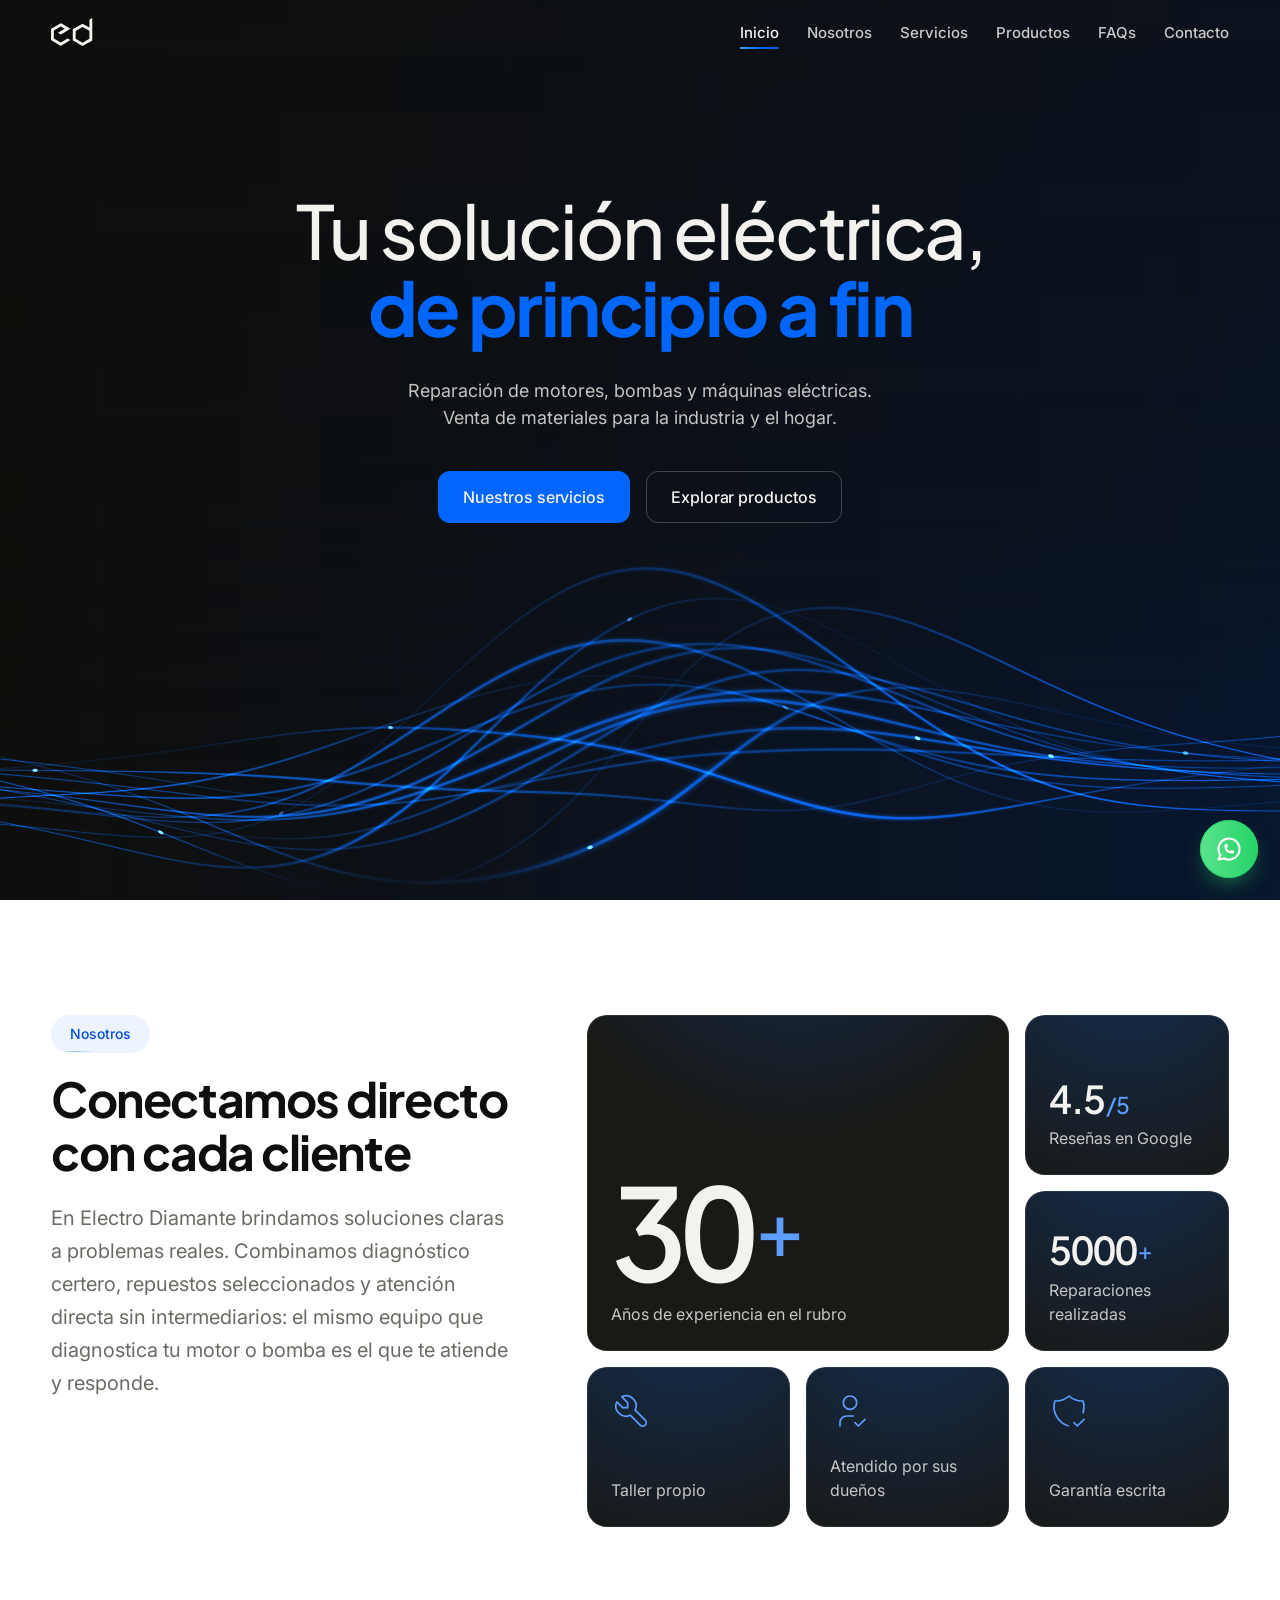
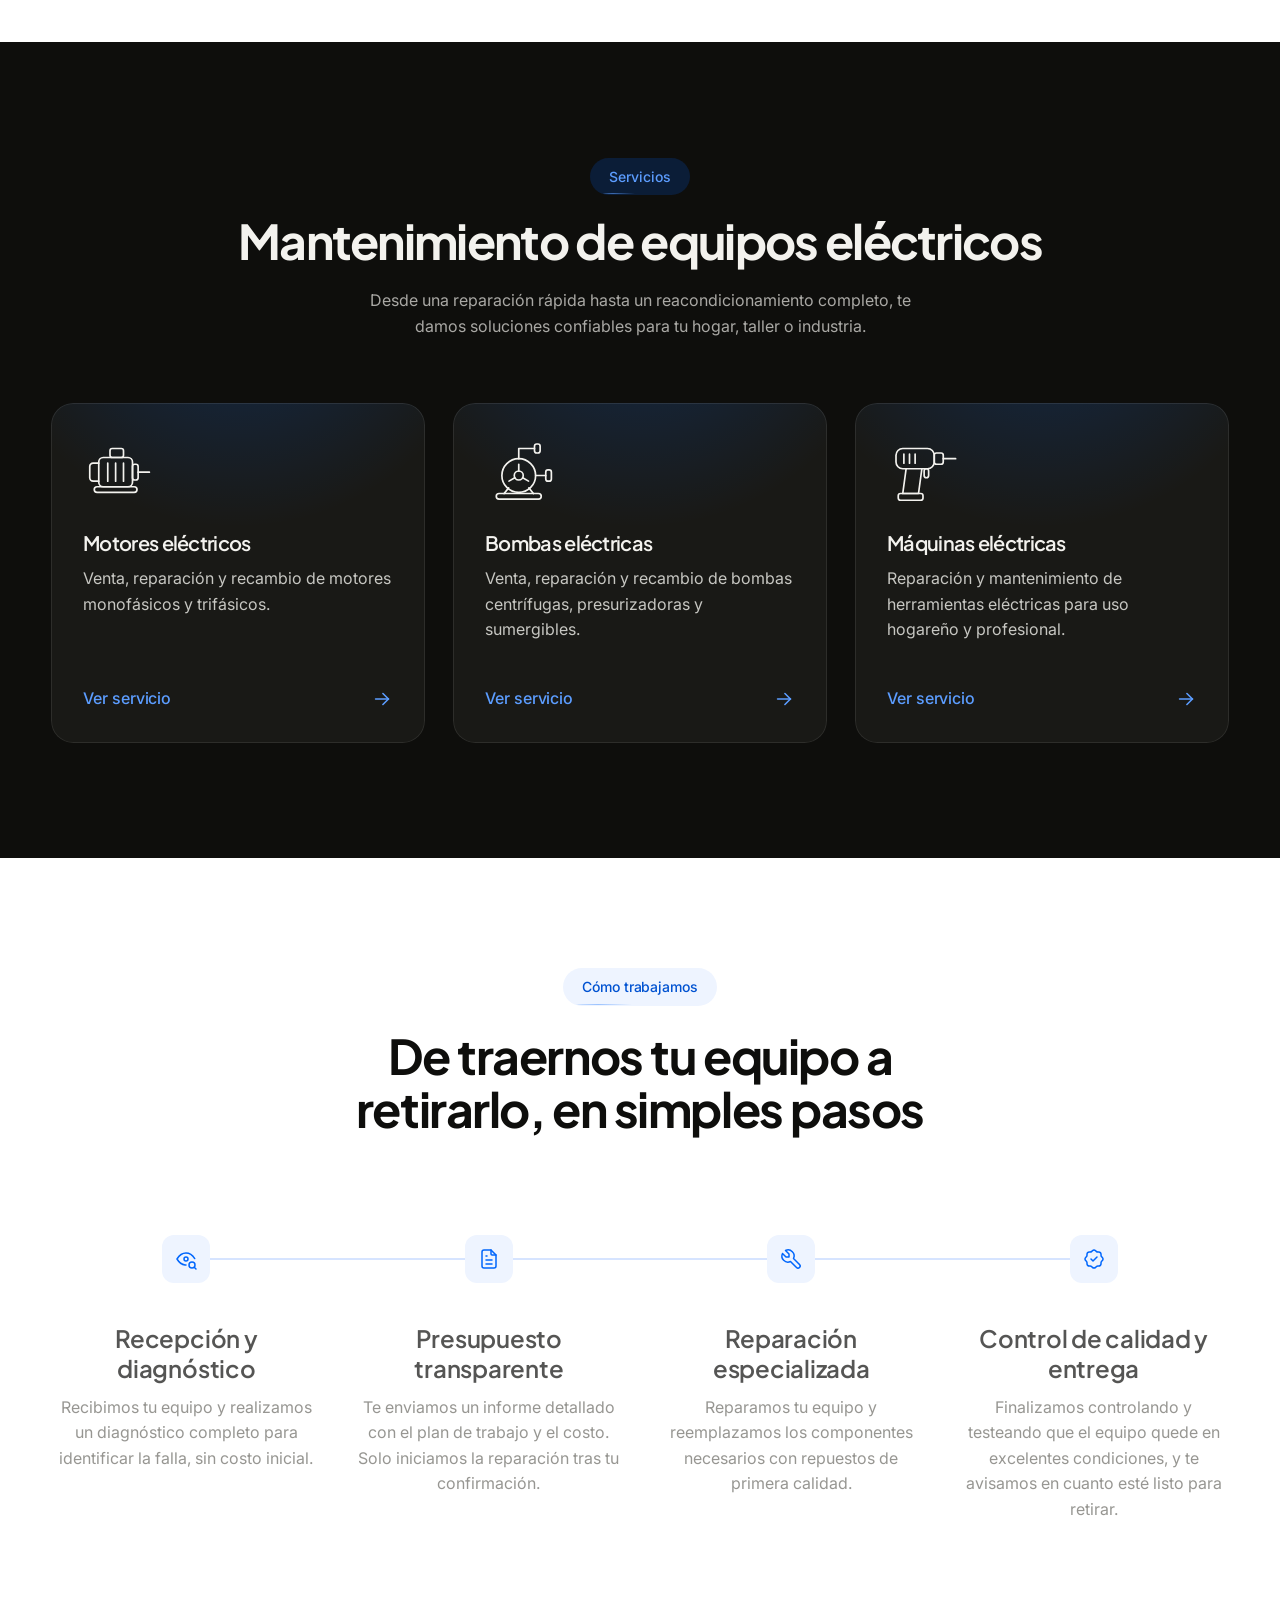
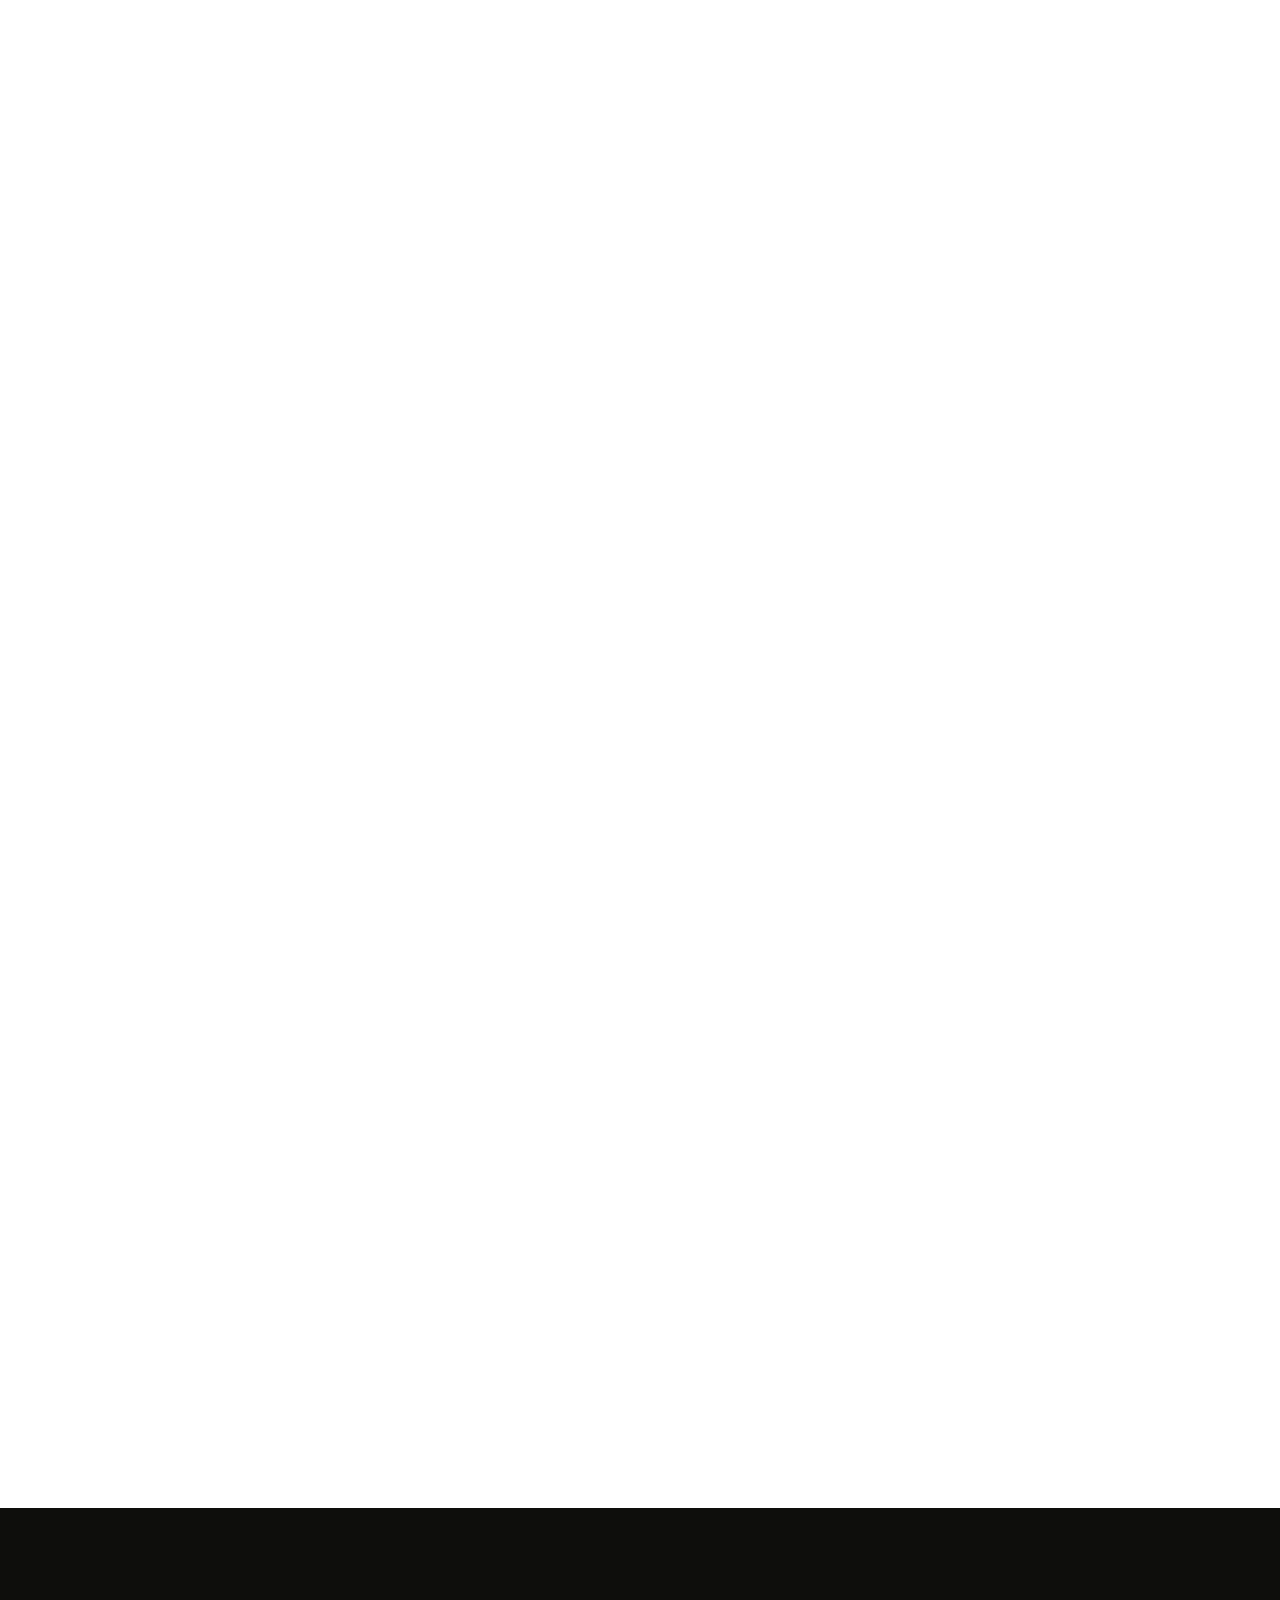
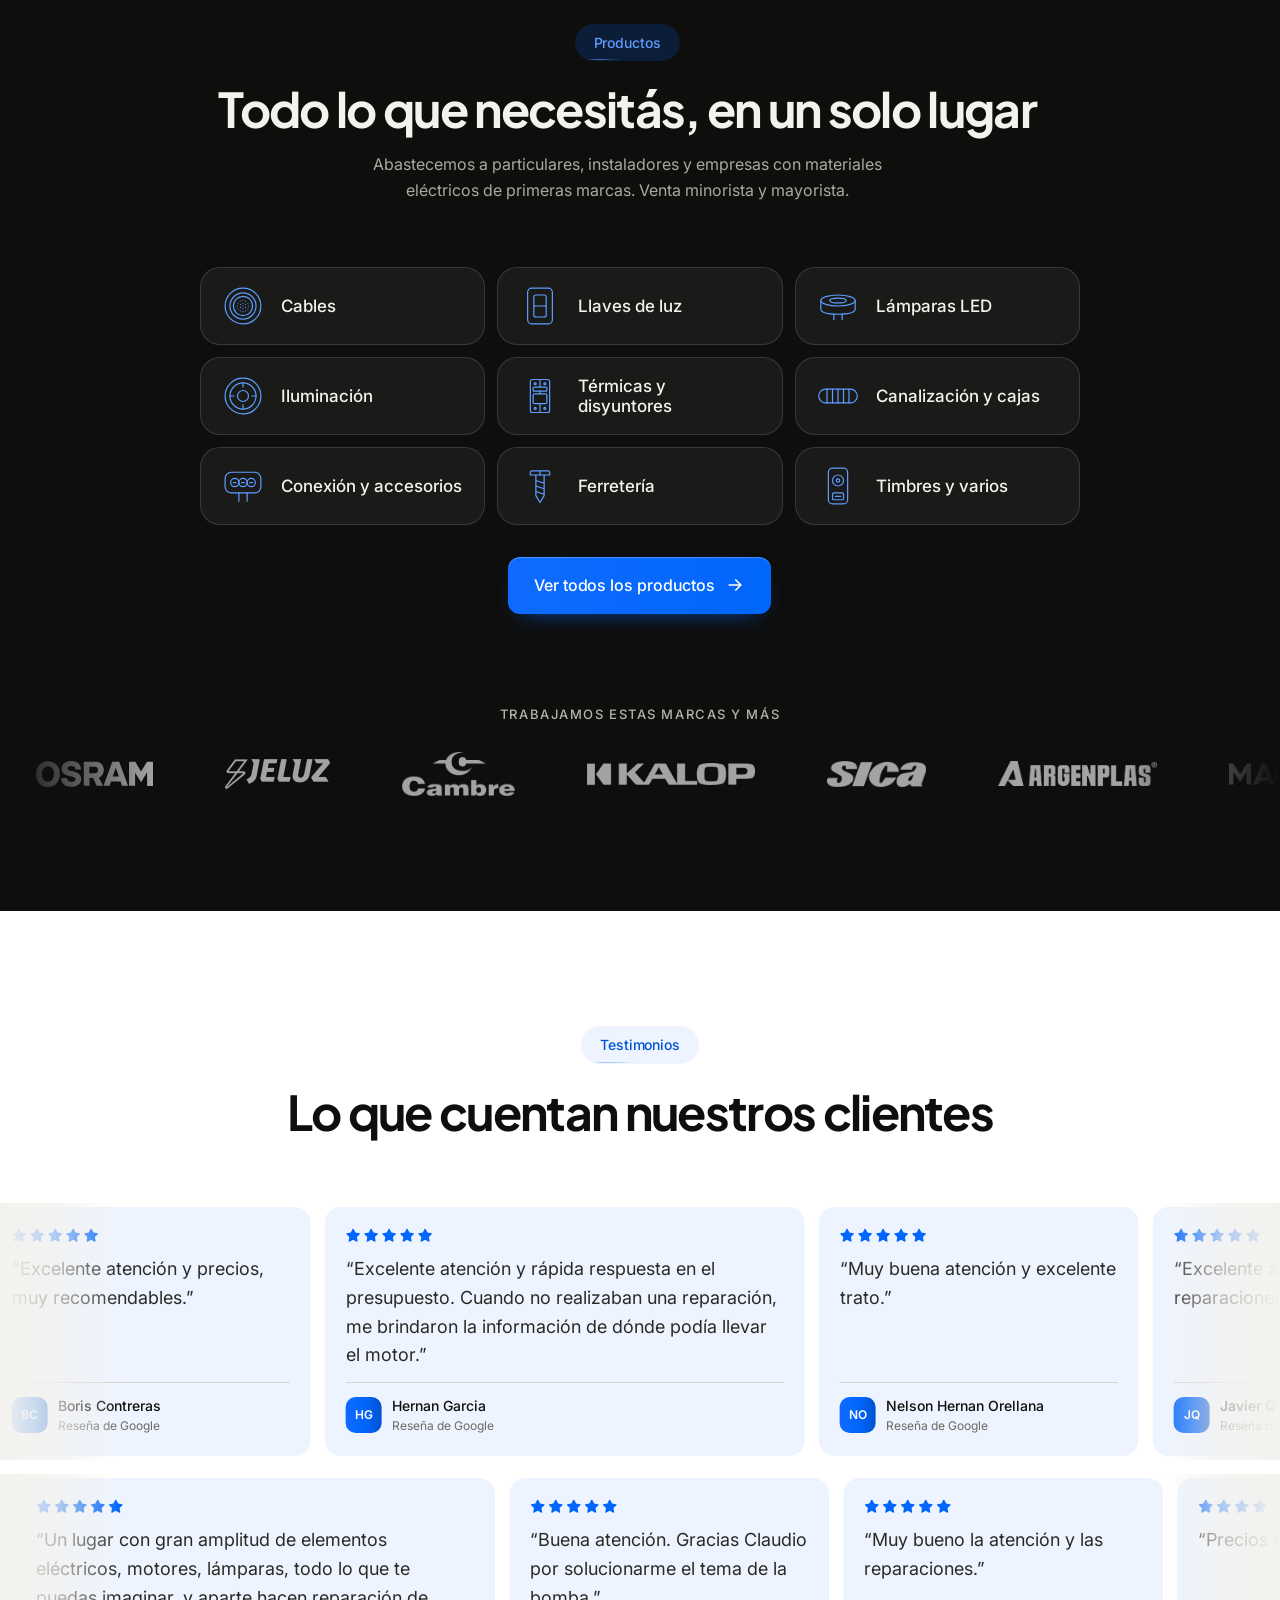
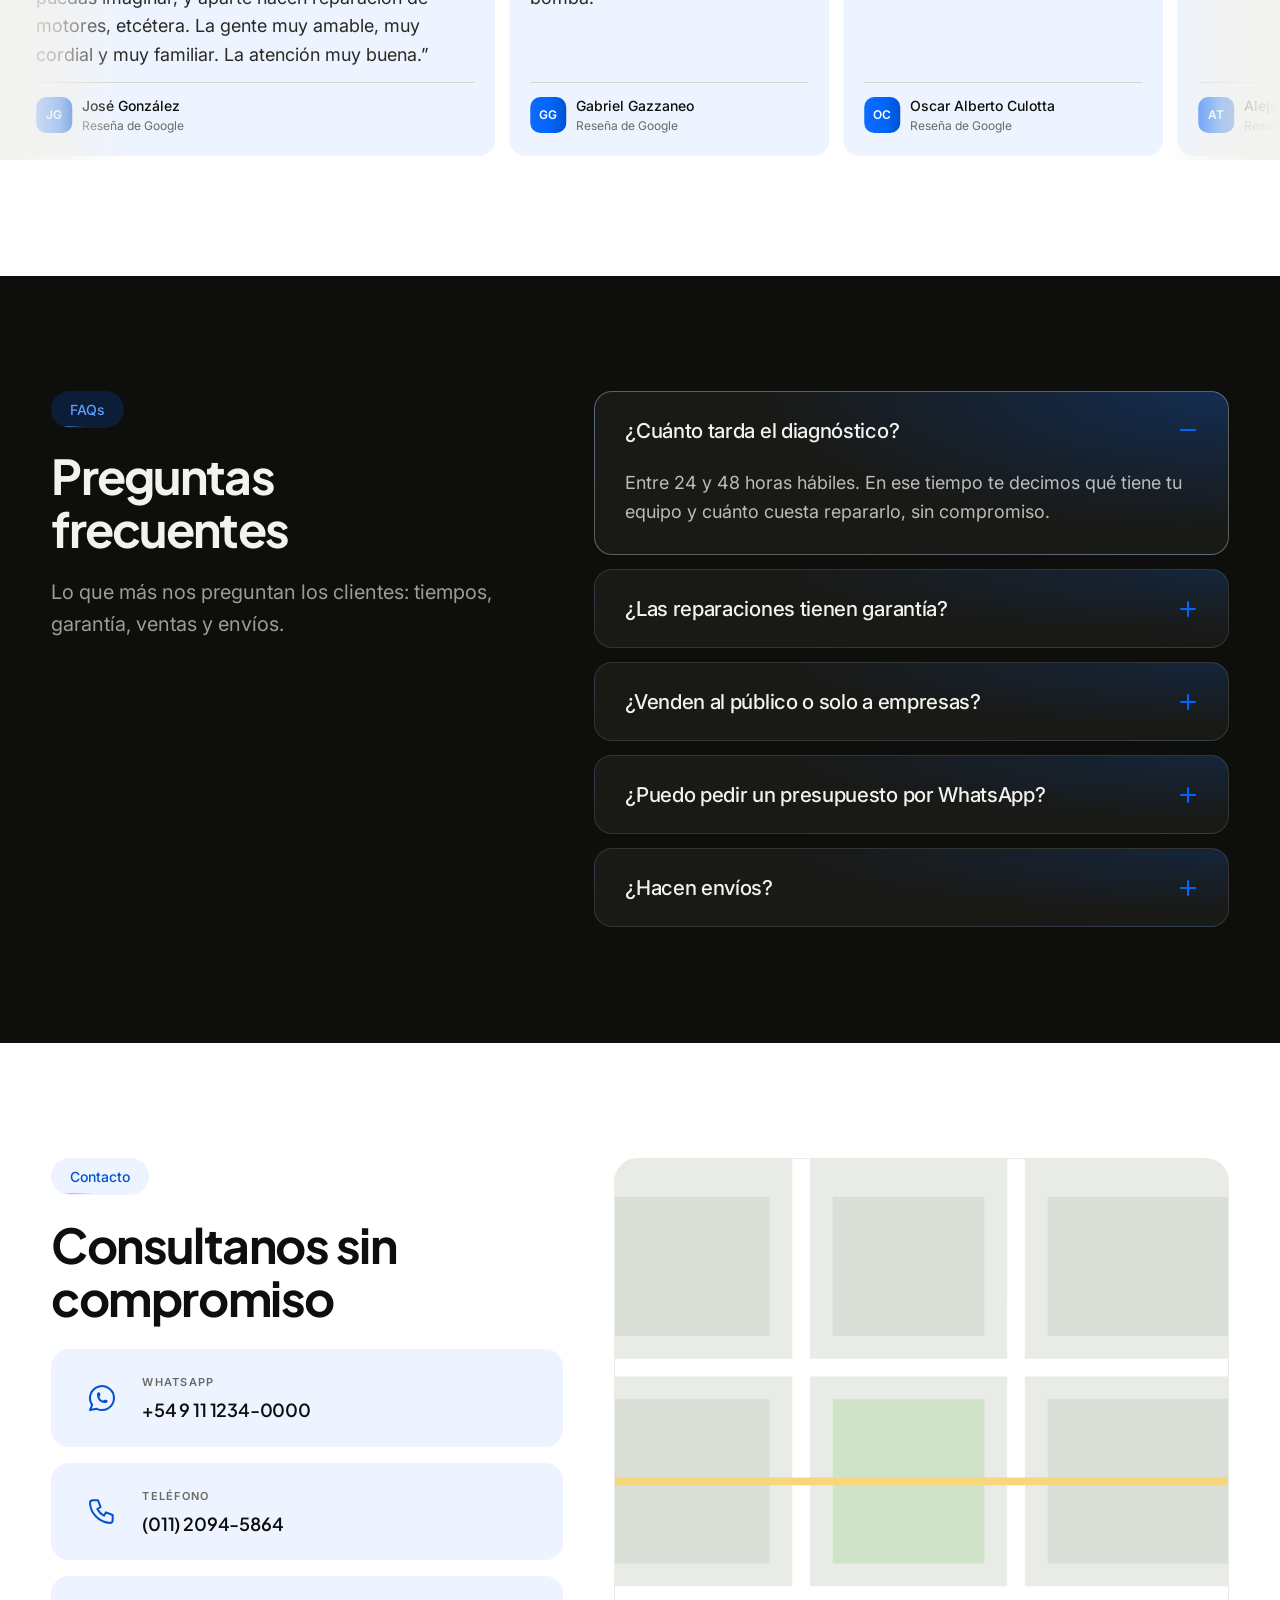
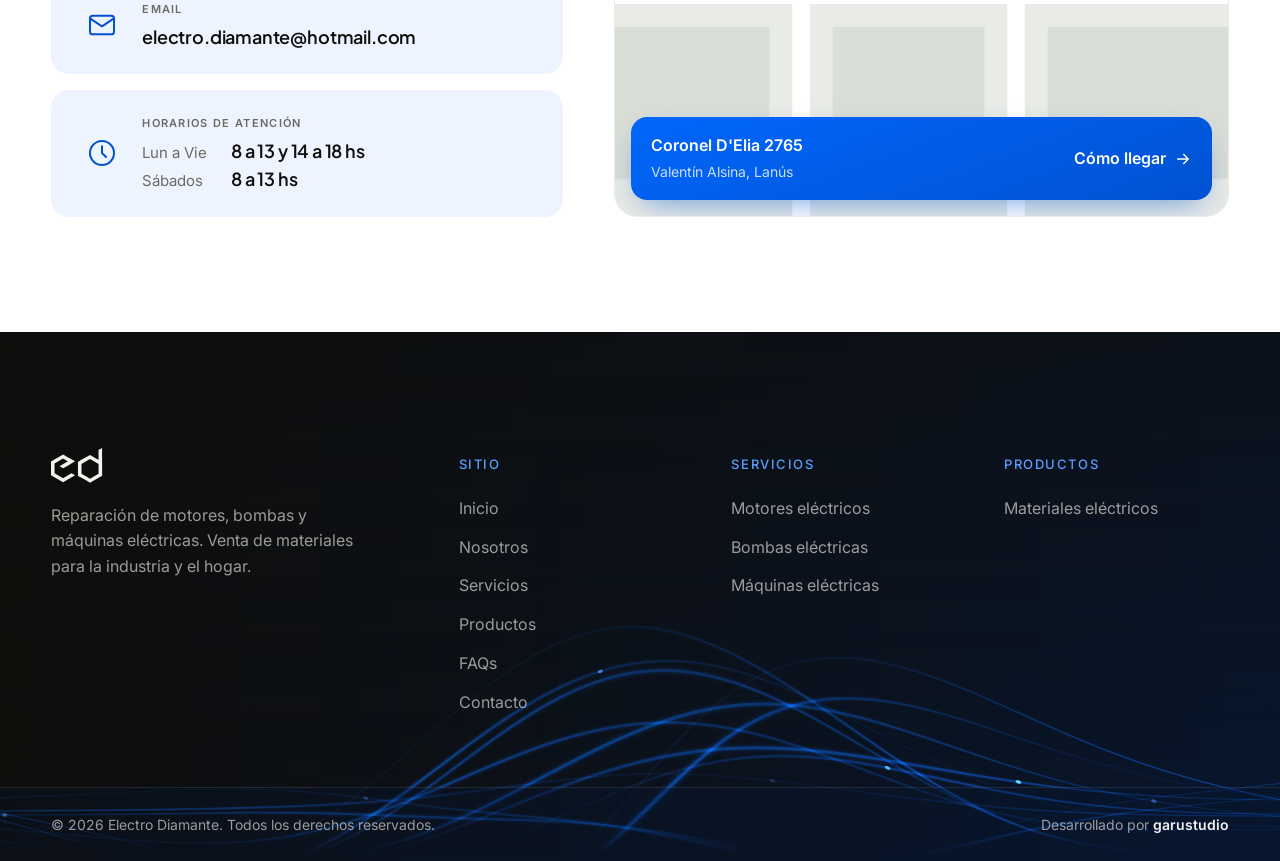
==== commit cf20e5fe: "Update index.html" ====
--- a/index.html
+++ b/index.html
@@ -377,7 +377,7 @@
     <div class="footer__bar">
       <div class="wrap footer__bar-inner">
         <span class="footer__copy">© <span data-year>2026</span> Electro Diamante. Todos los derechos reservados.</span>
-        <span class="footer__credit">Desarrollado por <strong>Garustudio</strong></span>
+        <span class="footer__credit">Desarrollado por <strong>garustudio</strong></span>
       </div>
     </div>
   </footer>
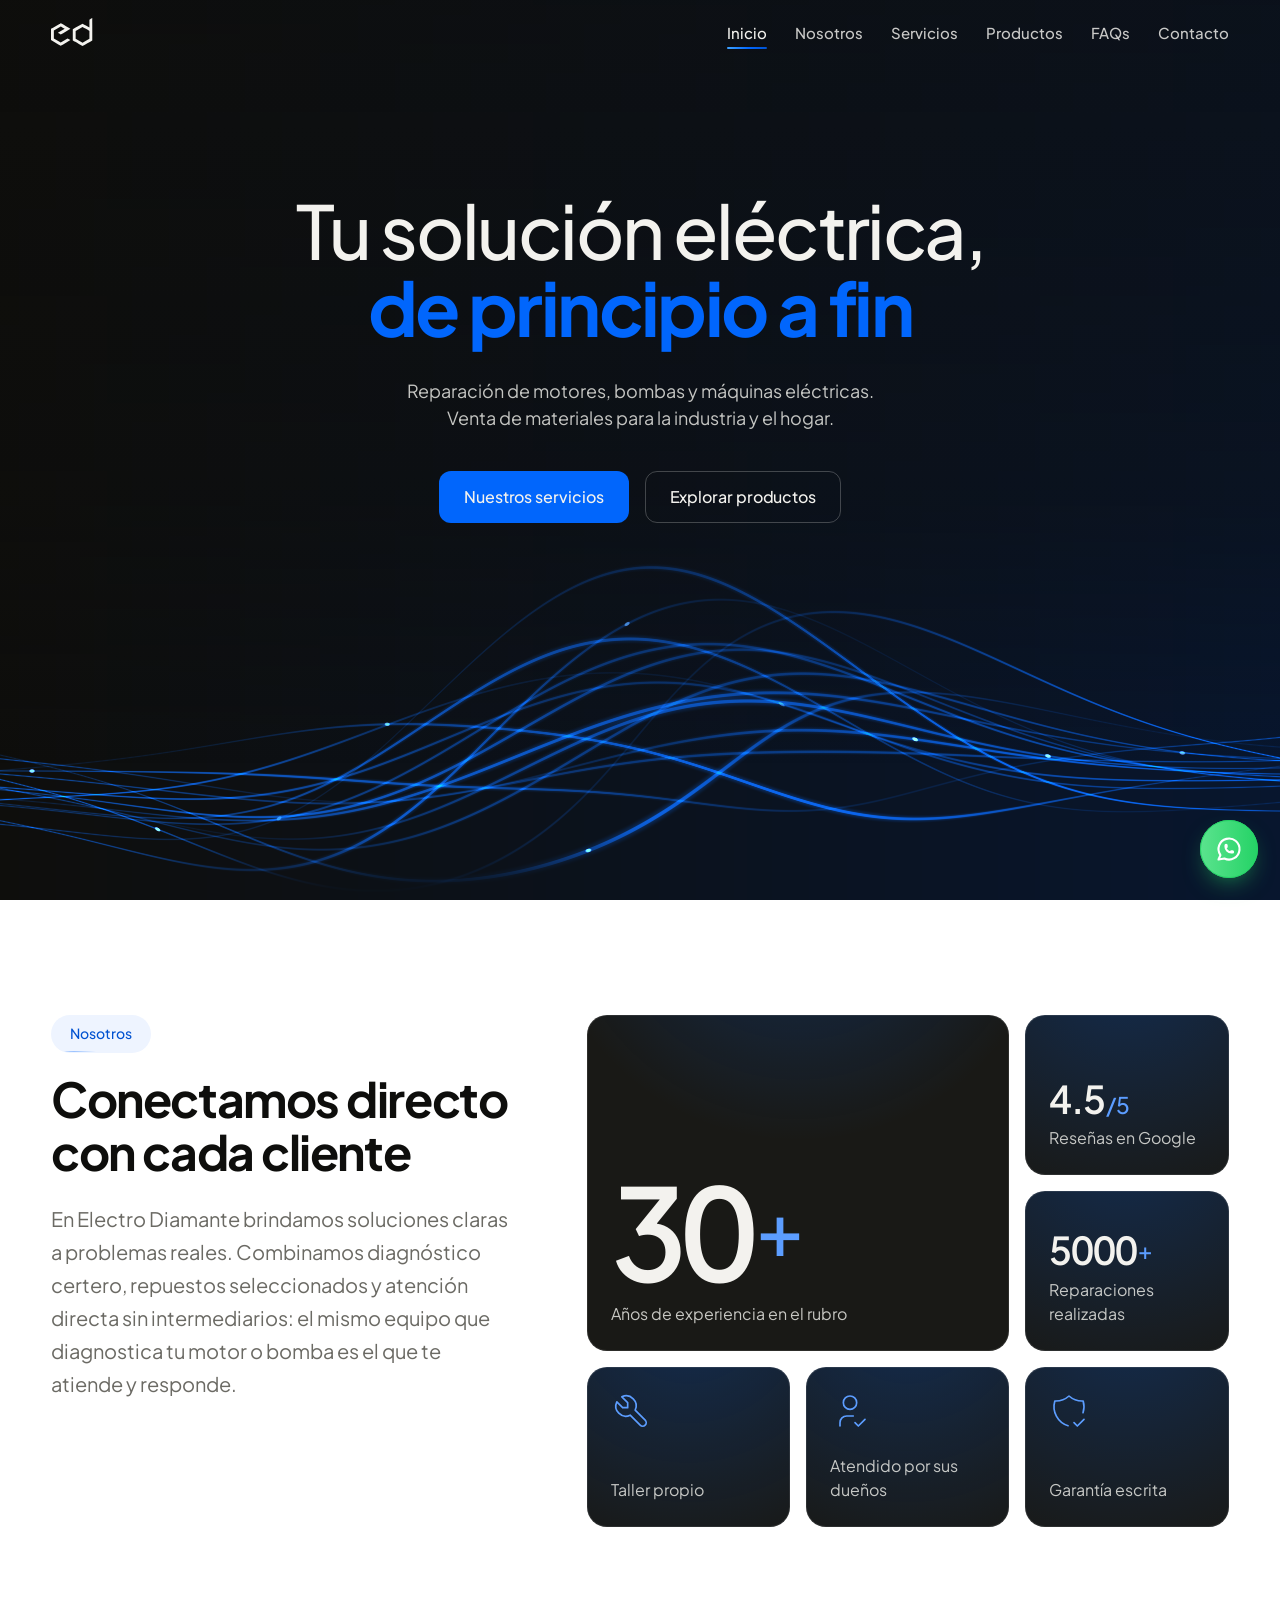
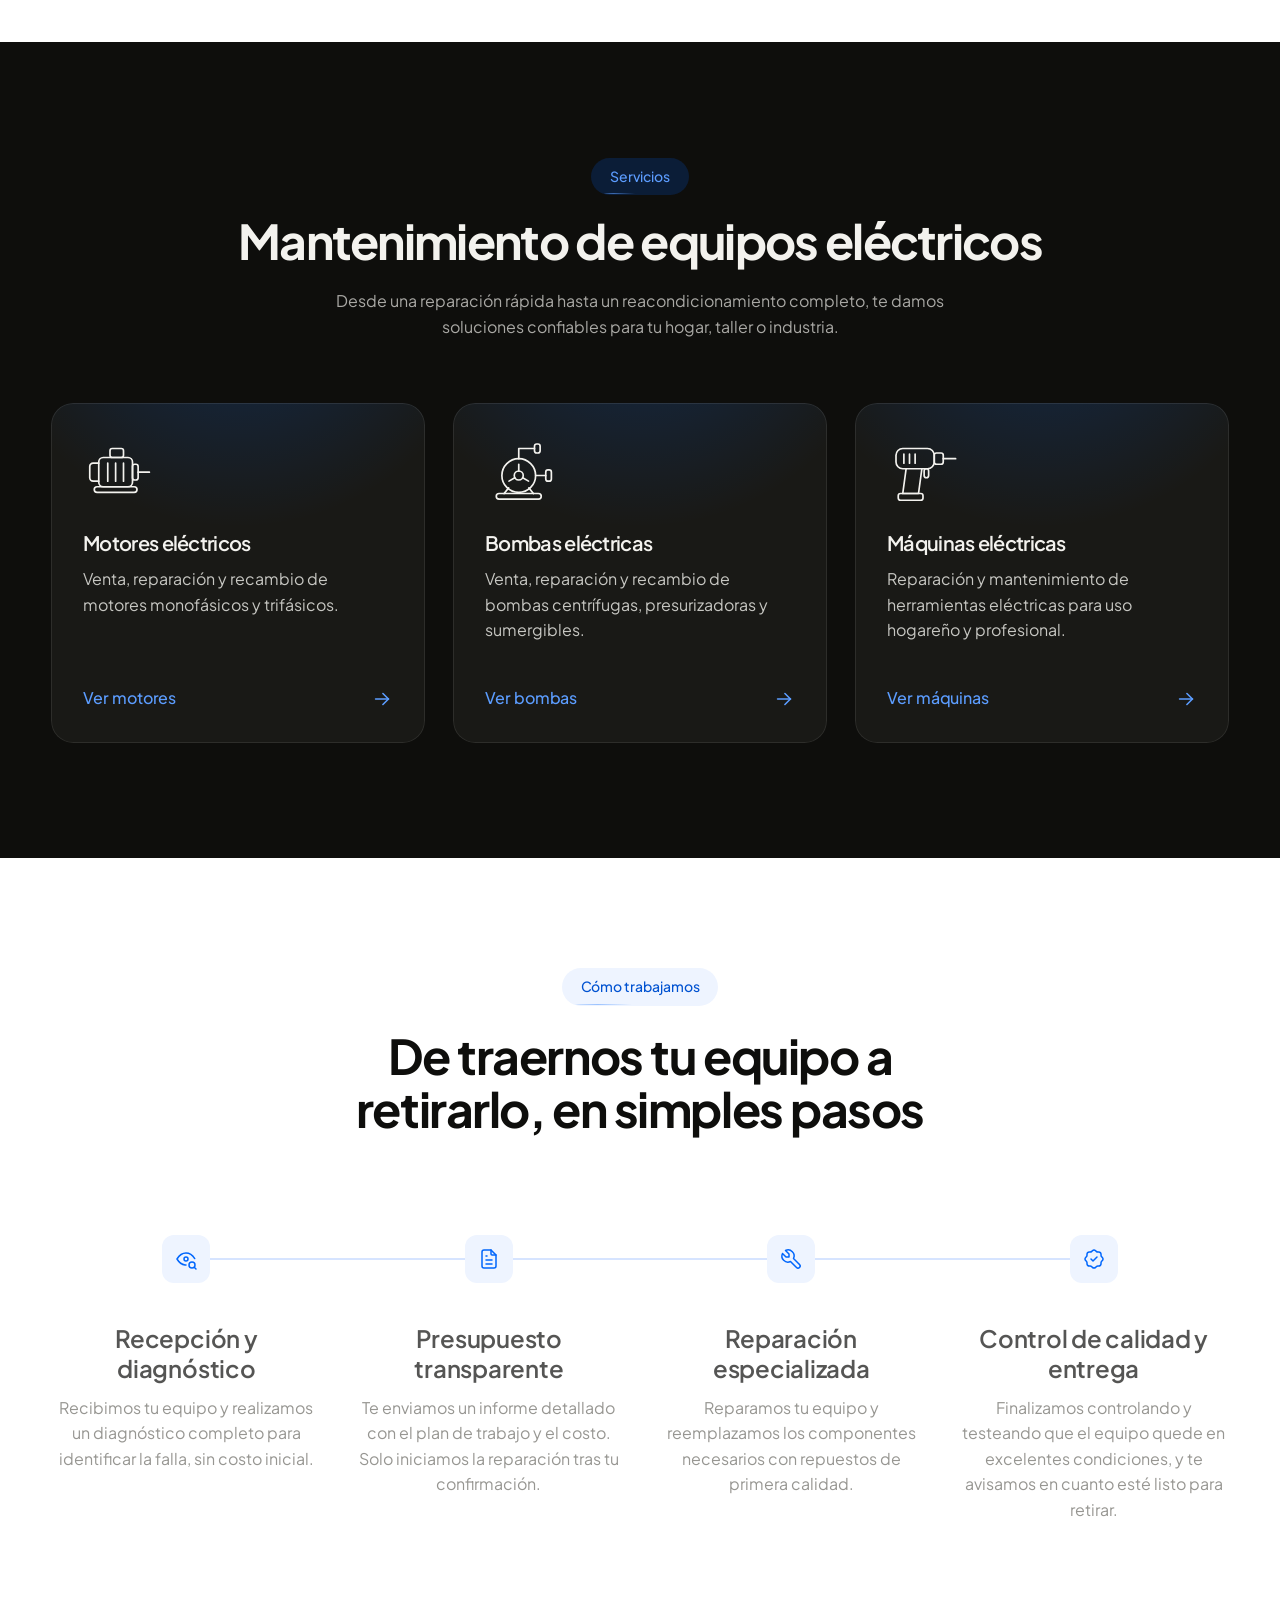
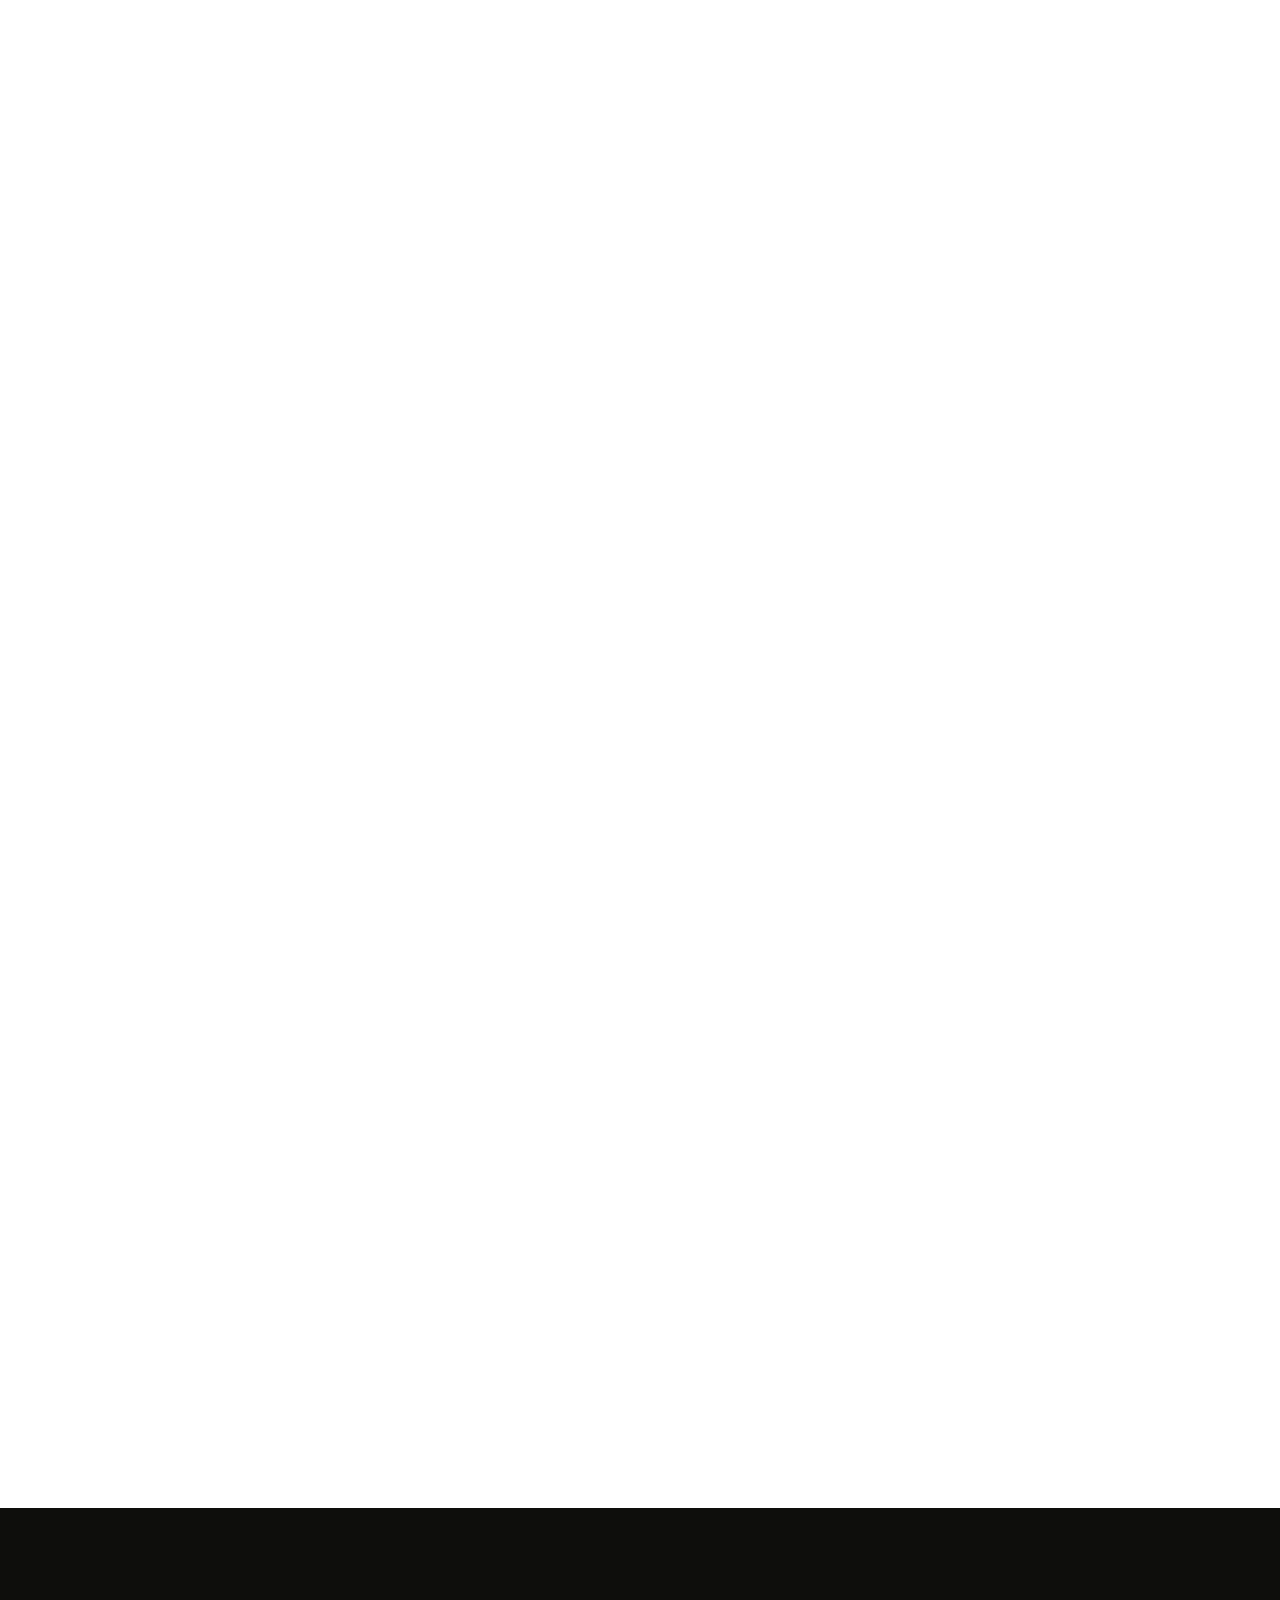
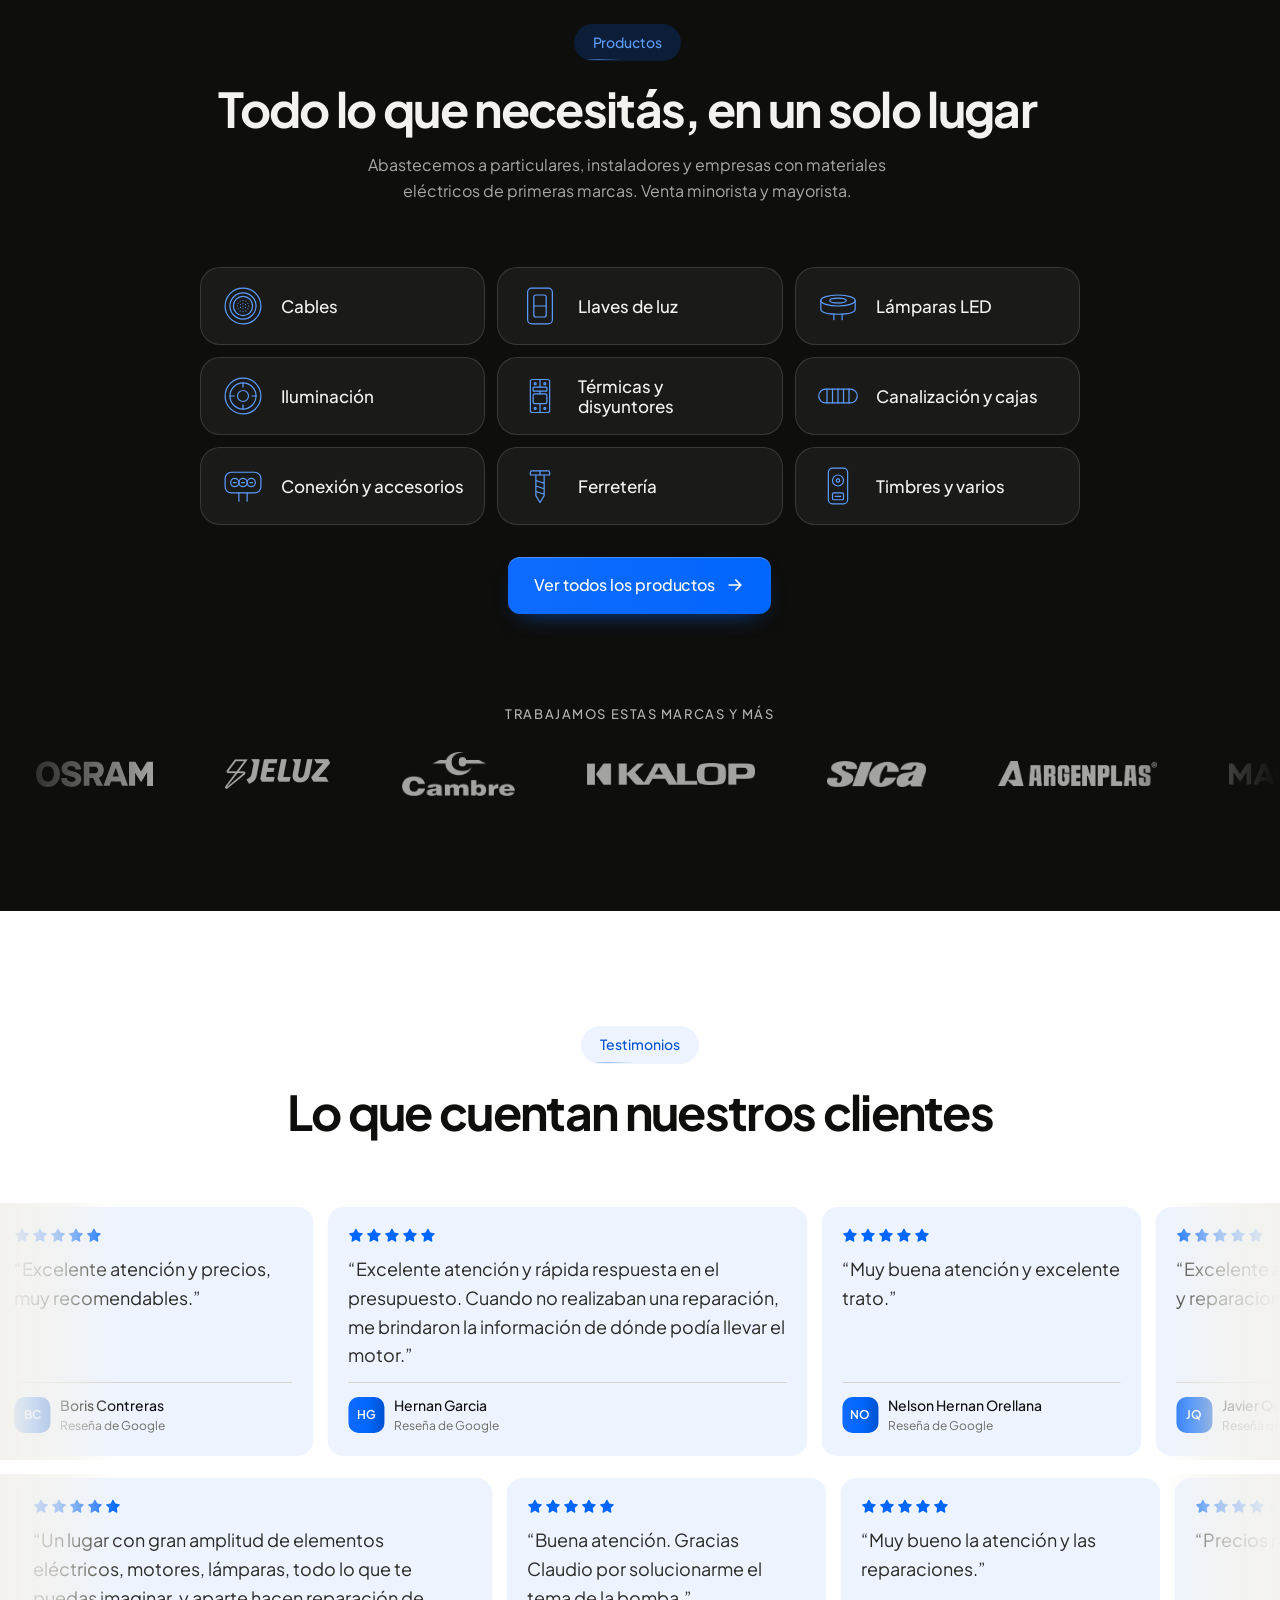
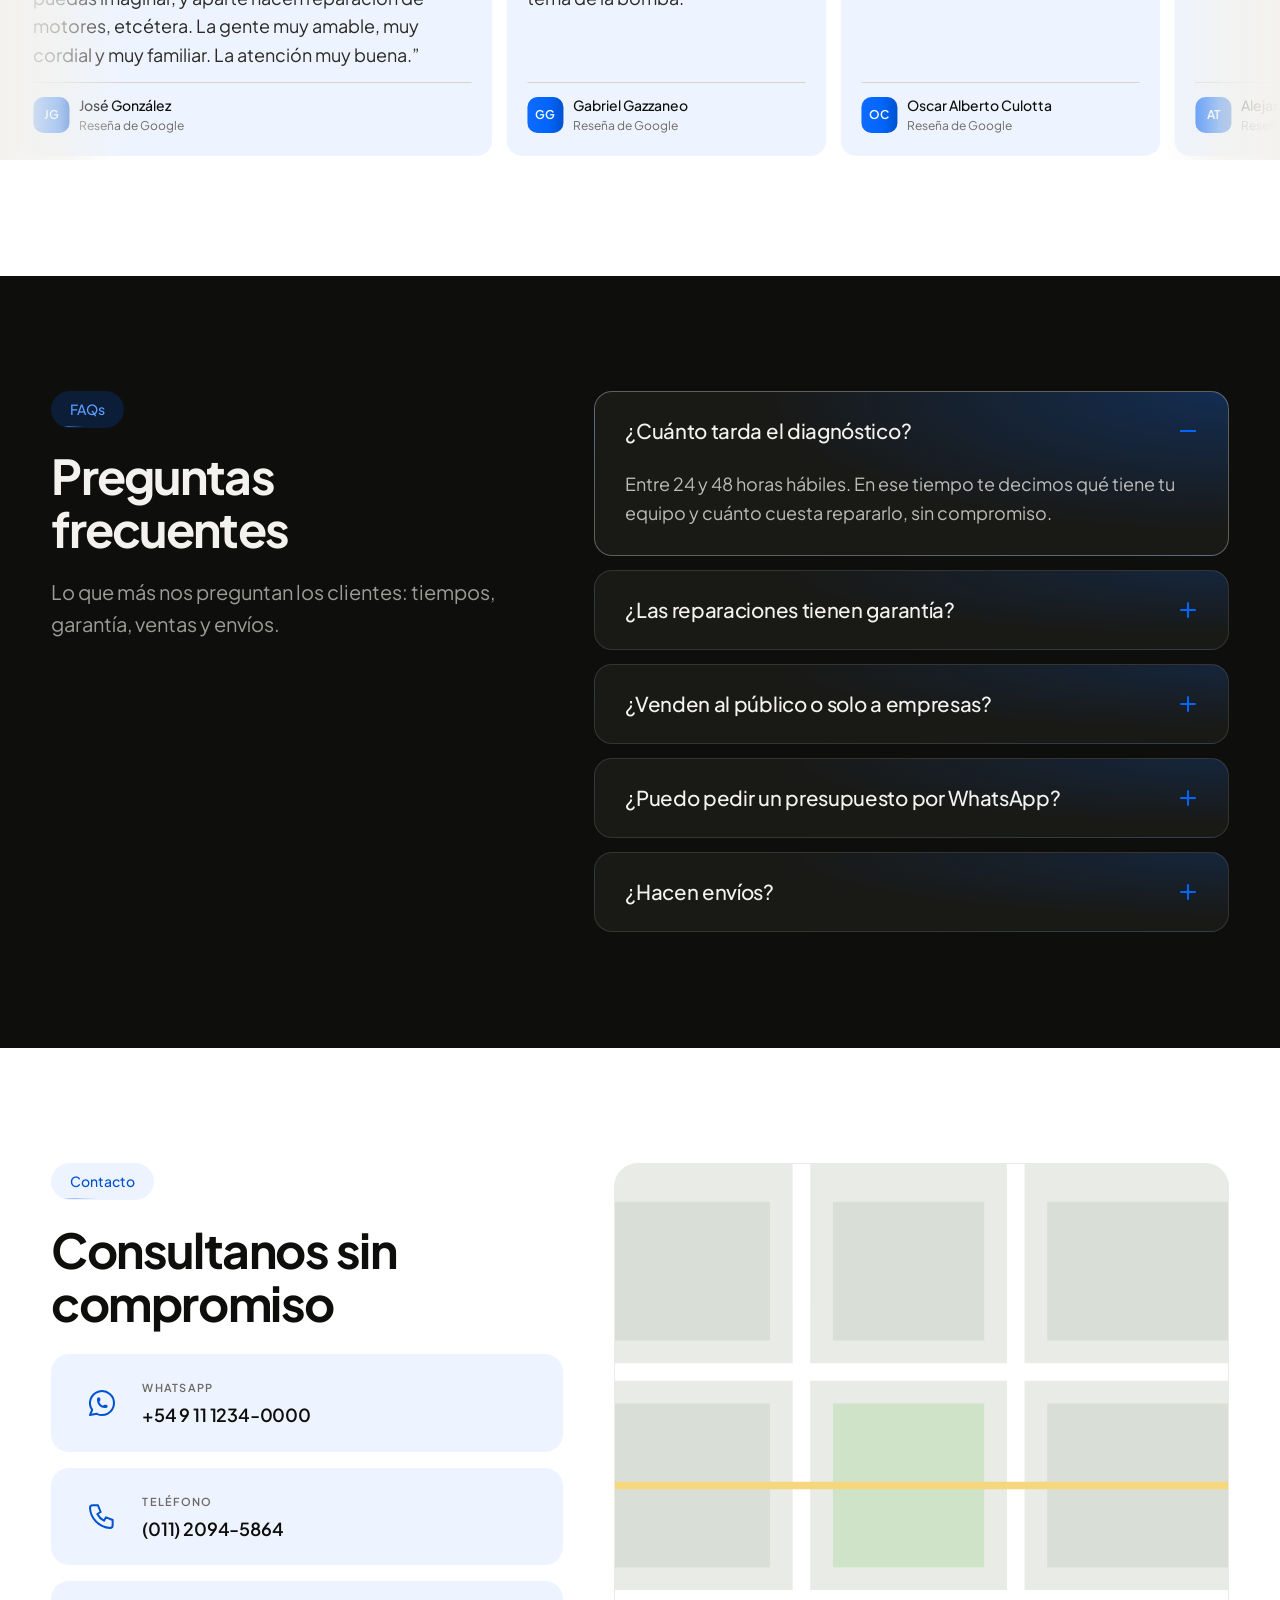
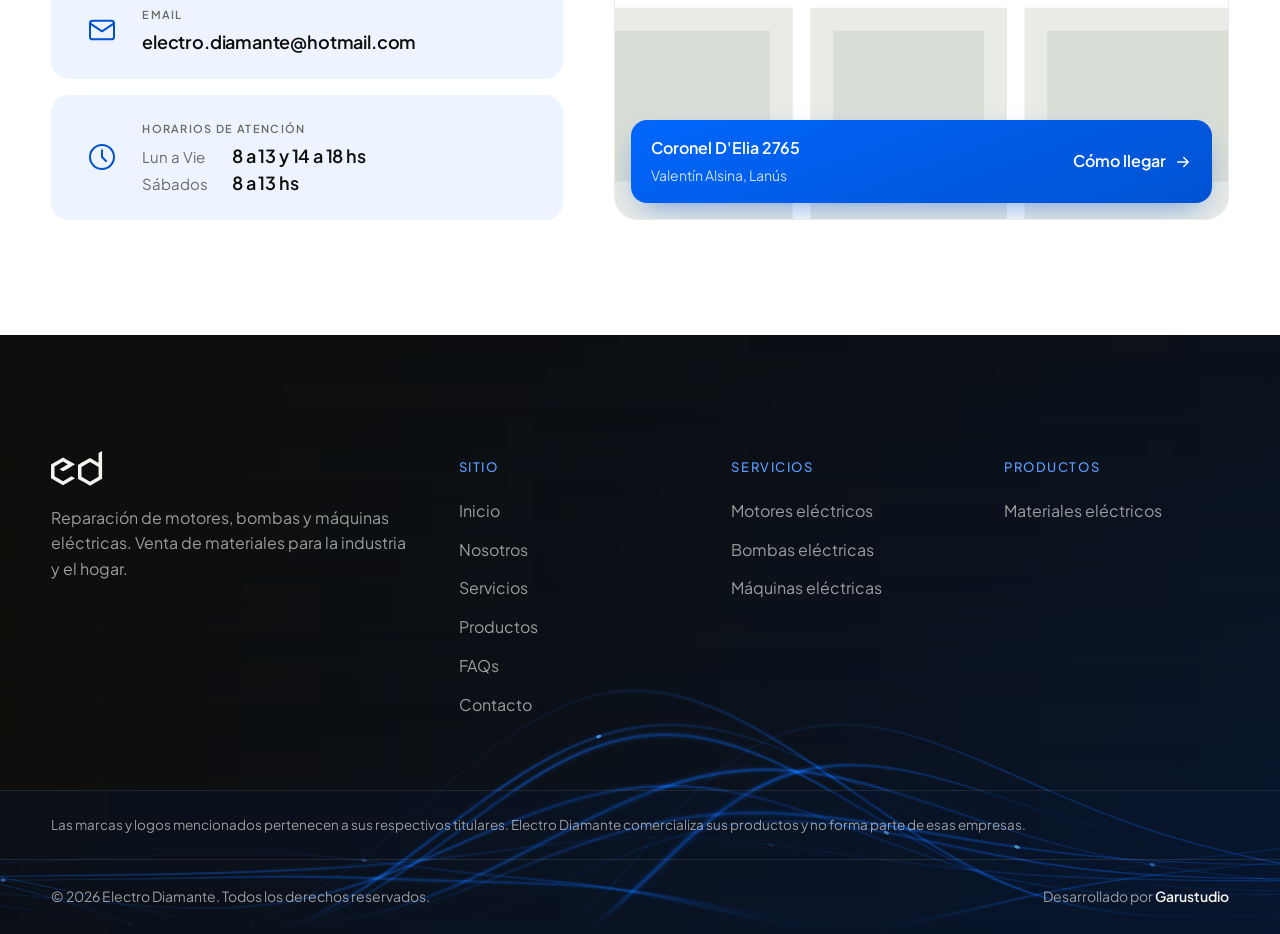
==== commit 3ccd1d80: "Add files via upload" ====
--- a/index.html
+++ b/index.html
@@ -3,27 +3,29 @@
 <head>
   <meta charset="utf-8">
   <meta name="viewport" content="width=device-width, initial-scale=1">
-  <title>Electro Diamante — Tu solución eléctrica, de principio a fin</title>
+  <title>Electro Diamante: Tu solución eléctrica, de principio a fin</title>
+  <link rel="canonical" href="https://electrodiamante.com.ar/">
   <meta name="description" content="Electro Diamante: reparamos motores, bombas y máquinas eléctricas, y vendemos materiales eléctricos para la industria y el hogar.">
   <meta name="theme-color" content="#0B0B0A">
-  <meta property="og:title" content="Electro Diamante — Tu solución eléctrica, de principio a fin">
+  <meta property="og:url" content="https://electrodiamante.com.ar/">
+  <meta property="og:title" content="Electro Diamante: Tu solución eléctrica, de principio a fin">
   <meta property="og:description" content="Reparación de motores y bombas eléctricas. Venta de materiales eléctricos para la industria y el hogar.">
   <meta property="og:type" content="website">
   <script>document.documentElement.className+=" js";</script>
   <script>if(location.hash){var h=document.documentElement;h.style.scrollBehavior="auto";addEventListener("load",function(){setTimeout(function(){h.style.scrollBehavior=""},400)})}</script>
-  <link rel="icon" href="assets/img/favicon.svg?v=20261161" type="image/svg+xml">
-  <link rel="apple-touch-icon" href="assets/img/apple-touch-icon.png?v=20261161">
+  <link rel="icon" href="assets/img/favicon.svg?v=20261170" type="image/svg+xml">
+  <link rel="apple-touch-icon" href="assets/img/apple-touch-icon.png?v=20261170">
   <link rel="prefetch" href="productos.html">
   <link rel="preconnect" href="https://fonts.googleapis.com">
   <link rel="preconnect" href="https://fonts.gstatic.com" crossorigin>
-  <link rel="preload" as="style" href="https://fonts.googleapis.com/css2?family=Inter:wght@400;500;600&family=Plus+Jakarta+Sans:wght@300;500;600;700&display=swap" onload="this.onload=null;this.rel='stylesheet'">
-  <noscript><link rel="stylesheet" href="https://fonts.googleapis.com/css2?family=Inter:wght@400;500;600&family=Plus+Jakarta+Sans:wght@300;500;600;700&display=swap"></noscript>
-  <link rel="stylesheet" href="styles.css?v=20261161">
-  <link rel="stylesheet" href="hero-split.css?v=20261161">
-  <link rel="stylesheet" href="hero-waves.css?v=20261161">
-  <script src="config.js?v=20261161" defer></script>
-  <script src="main.js?v=20261161" defer></script>
-  <script src="hero-waves.js?v=20261161" defer></script>
+  <link rel="preload" as="style" href="https://fonts.googleapis.com/css2?family=Plus+Jakarta+Sans:wght@300;400;500;600;700&display=swap" onload="this.onload=null;this.rel='stylesheet'">
+  <noscript><link rel="stylesheet" href="https://fonts.googleapis.com/css2?family=Plus+Jakarta+Sans:wght@300;400;500;600;700&display=swap"></noscript>
+  <link rel="stylesheet" href="styles.css?v=20261170">
+  <link rel="stylesheet" href="hero-split.css?v=20261170">
+  <link rel="stylesheet" href="hero-waves.css?v=20261170">
+  <script src="config.js?v=20261170" defer></script>
+  <script src="main.js?v=20261170" defer></script>
+  <script src="hero-waves.js?v=20261170" defer></script>
   <script>document.addEventListener("DOMContentLoaded",function(){initHeroWaves(".hero-split",{hShift:0,rightBias:0,waveY:0.16});initHeroWaves(".footer--grid",{hShift:0,rightBias:0,waveY:0.12,intensity:0.4,linesDesktop:12});});</script>
   <script type="application/ld+json">{"@context":"https://schema.org","@type":"LocalBusiness","name":"Electro Diamante","description":"Reparación de motores, bombas y máquinas eléctricas. Venta de materiales eléctricos para la industria y el hogar.","telephone":"+541120945864","email":"electro.diamante@hotmail.com","address":{"@type":"PostalAddress","streetAddress":"Coronel D'Elia 2765","addressLocality":"Valentín Alsina, Lanús","addressRegion":"Buenos Aires","addressCountry":"AR"},"openingHoursSpecification":[{"@type":"OpeningHoursSpecification","dayOfWeek":["Monday","Tuesday","Wednesday","Thursday","Friday"],"opens":"08:00","closes":"13:00"},{"@type":"OpeningHoursSpecification","dayOfWeek":["Monday","Tuesday","Wednesday","Thursday","Friday"],"opens":"14:00","closes":"18:00"},{"@type":"OpeningHoursSpecification","dayOfWeek":"Saturday","opens":"08:00","closes":"13:00"}]}</script>
 </head>
@@ -113,19 +115,19 @@
             <svg class="svc__icon svc__icon--motor" viewBox="0 0 64 64" aria-hidden="true"><rect x="14" y="20" width="30" height="26" rx="4"/><path d="M22 25v16M29 25v16M36 25v16"/><path d="M14 25H9a3 3 0 0 0-3 3v10a3 3 0 0 0 3 3h5"/><rect x="44" y="26" width="5" height="14" rx="2"/><path d="M49 33h10"/><rect x="24" y="12" width="12" height="8" rx="2"/><rect x="10" y="46" width="38" height="5" rx="2.5"/></svg>
             <h3>Motores eléctricos</h3>
             <p>Venta, reparación y recambio de motores monofásicos y trifásicos.</p>
-            <a class="btn btn--small svc__btn" href="motores-electricos.html">Ver servicio <svg class="svc__arrow" viewBox="0 0 24 24" fill="none" stroke="currentColor" stroke-width="2" stroke-linecap="round" stroke-linejoin="round" aria-hidden="true"><path d="M5 12l14 0"/><path d="M13 18l6 -6"/><path d="M13 6l6 6"/></svg></a>
+            <a class="btn btn--small svc__btn" href="motores-electricos.html">Ver motores <svg class="svc__arrow" viewBox="0 0 24 24" fill="none" stroke="currentColor" stroke-width="2" stroke-linecap="round" stroke-linejoin="round" aria-hidden="true"><path d="M5 12l14 0"/><path d="M13 18l6 -6"/><path d="M13 6l6 6"/></svg></a>
           </article>
           <article class="svc__item reveal" id="svc-bombas">
             <svg class="svc__icon" viewBox="0 0 64 64" aria-hidden="true"><circle cx="30" cy="36" r="15"/><g class="impeller"><circle cx="30" cy="36" r="4"/><path d="M30 32v-6M33.5 38l5.2 3M26.5 38l-5.2 3"/></g><path d="M30 21v-9h14"/><rect x="44" y="8" width="5" height="8" rx="2"/><path d="M45 36h9"/><rect x="54" y="31" width="5" height="10" rx="2"/><path d="M21 47l-4 5M39 47l4 5"/><rect x="10" y="52" width="40" height="5" rx="2.5"/></svg>
             <h3>Bombas eléctricas</h3>
             <p>Venta, reparación y recambio de bombas centrífugas, presurizadoras y sumergibles.</p>
-            <a class="btn btn--small svc__btn" href="bombas-electricas.html">Ver servicio <svg class="svc__arrow" viewBox="0 0 24 24" fill="none" stroke="currentColor" stroke-width="2" stroke-linecap="round" stroke-linejoin="round" aria-hidden="true"><path d="M5 12l14 0"/><path d="M13 18l6 -6"/><path d="M13 6l6 6"/></svg></a>
+            <a class="btn btn--small svc__btn" href="bombas-electricas.html">Ver bombas <svg class="svc__arrow" viewBox="0 0 24 24" fill="none" stroke="currentColor" stroke-width="2" stroke-linecap="round" stroke-linejoin="round" aria-hidden="true"><path d="M5 12l14 0"/><path d="M13 18l6 -6"/><path d="M13 6l6 6"/></svg></a>
           </article>
           <article class="svc__item reveal" id="svc-maquinas">
             <svg class="svc__icon svc__icon--drill" viewBox="0 0 64 64" aria-hidden="true"><rect x="8" y="12" width="34" height="18" rx="6"/><path d="M15 17v8M20 17v8M25 17v8"/><rect x="42" y="16" width="8" height="10" rx="2"/><path class="bit" d="M50 21h11"/><path d="M17 30l-3 22h14l3-22"/><rect x="10" y="52" width="22" height="6" rx="2"/><rect x="33" y="30" width="4" height="8" rx="2"/></svg>
             <h3>Máquinas eléctricas</h3>
             <p>Reparación y mantenimiento de herramientas eléctricas para uso hogareño y profesional.</p>
-            <a class="btn btn--small svc__btn" href="maquinas-electricas.html">Ver servicio <svg class="svc__arrow" viewBox="0 0 24 24" fill="none" stroke="currentColor" stroke-width="2" stroke-linecap="round" stroke-linejoin="round" aria-hidden="true"><path d="M5 12l14 0"/><path d="M13 18l6 -6"/><path d="M13 6l6 6"/></svg></a>
+            <a class="btn btn--small svc__btn" href="maquinas-electricas.html">Ver máquinas <svg class="svc__arrow" viewBox="0 0 24 24" fill="none" stroke="currentColor" stroke-width="2" stroke-linecap="round" stroke-linejoin="round" aria-hidden="true"><path d="M5 12l14 0"/><path d="M13 18l6 -6"/><path d="M13 6l6 6"/></svg></a>
           </article>
         </div>
       </div>
@@ -374,10 +376,15 @@
         </ul>
       </nav>
     </div>
+    <div class="footer__legal">
+      <div class="wrap">
+        <p>Las marcas y logos mencionados pertenecen a sus respectivos titulares. Electro Diamante comercializa sus productos y no forma parte de esas empresas.</p>
+      </div>
+    </div>
     <div class="footer__bar">
       <div class="wrap footer__bar-inner">
         <span class="footer__copy">© <span data-year>2026</span> Electro Diamante. Todos los derechos reservados.</span>
-        <span class="footer__credit">Desarrollado por <strong>garustudio</strong></span>
+        <span class="footer__credit">Desarrollado por <strong>Garustudio</strong></span>
       </div>
     </div>
   </footer>
--- a/styles.css
+++ b/styles.css
@@ -2264,3 +2264,45 @@
 /* Contacto: el iframe del mapa siempre rellena el recuadro (también en mobile) */
 #contacto .ct__frame { display: block; position: absolute; inset: 0; width: 100%; height: 100%; z-index: 1; }
 #contacto .ct__ov { z-index: 2; }
+
+/* Aviso legal de marcas en el pie */
+.footer__legal { padding-top: 32px; padding-bottom: 8px; font-size: 13.5px; line-height: 1.55; color: rgba(243,242,238,.62); border-top: 1px solid rgba(243,242,238,.12); margin-top: 16px; }
+
+/* Productos en mobile: tarjetas plegables con los productos adentro */
+@media (max-width: 600px) {
+  body .mq-grid { display: grid; grid-template-columns: repeat(2, minmax(0, 1fr)); gap: 12px; }
+  body .mq-grid > .acc { grid-column: 1 / -1; }
+  body .mq-grid > .mq--gt { display: none; }
+  .acc { list-style: none; background: #fff; border-radius: 24px; overflow: hidden; box-shadow: 0 1px 2px rgba(60,52,40,.06), 0 10px 26px -18px rgba(60,52,40,.35); }
+  .acc[hidden] { display: none; }
+  .acc__h { width: 100%; display: flex; align-items: center; justify-content: space-between; gap: 16px; padding: 20px 24px; border: 0; background: none; color: var(--ink); font: 600 17px/1.2 var(--sans); text-align: left; cursor: pointer; }
+  .acc__h:focus-visible { outline: 2px solid #0052D1; outline-offset: -4px; border-radius: 24px; }
+  .acc__h i { flex: none; width: 9px; height: 9px; margin: -4px 4px 0 0; border-right: 2px solid #0052D1; border-bottom: 2px solid #0052D1; transform: rotate(45deg); transition: transform .3s var(--ease), margin .3s var(--ease); }
+  .acc.is-open .acc__h i { margin-top: 4px; transform: rotate(-135deg); }
+  .acc__b { display: none; margin: 0; padding: 16px; list-style: none; grid-template-columns: repeat(2, minmax(0, 1fr)); gap: 8px; border-top: 1px solid #E6E8EE; }
+  .acc.is-open .acc__b { display: grid; }
+  .acc__b > .mq { display: flex; flex: none; width: auto; flex-direction: row; align-items: center; justify-content: flex-start; text-align: left; gap: 10px; padding: 10px 12px; min-height: 0; border: 0; border-radius: 14px; background: #EEF4FF; }
+  .acc__b > .mq[hidden] { display: none; }
+  .acc__b .mq__ico svg { width: 32px; height: 32px; }
+  .acc__b .mq__name { font-size: 13.5px; }
+}
+@media (prefers-reduced-motion: reduce) { .acc__h i { transition: none; } }
+
+/* Tipografía unificada: Plus Jakarta Sans en todo el sitio */
+:root {
+  --display: "Plus Jakarta Sans", system-ui, -apple-system, "Segoe UI", Roboto, sans-serif;
+  --sans: "Plus Jakarta Sans", system-ui, -apple-system, "Segoe UI", Roboto, sans-serif;
+  --mono: var(--sans);
+}
+@media (max-width: 600px) {
+  .acc { border-radius: 16px; }
+  .acc__h { font: 600 17px/1.2 var(--display); color: #0052D1; padding: 18px 20px; }
+  .acc__h:focus-visible { border-radius: 16px; }
+  .acc__b { padding: 12px 16px 16px; }
+  .acc__b > .mq { border-radius: 12px; }
+}
+
+/* Aviso legal del pie: líneas a ancho completo y texto alineado con el resto */
+.footer__legal { position: relative; z-index: 1; margin-top: 0; padding: 0; border-top: 1px solid rgba(243,242,238,.10); background: rgba(8,22,46,.35); }
+.footer__legal .wrap { padding-top: 24px; padding-bottom: 24px; }
+.footer__legal p { margin: 0; }
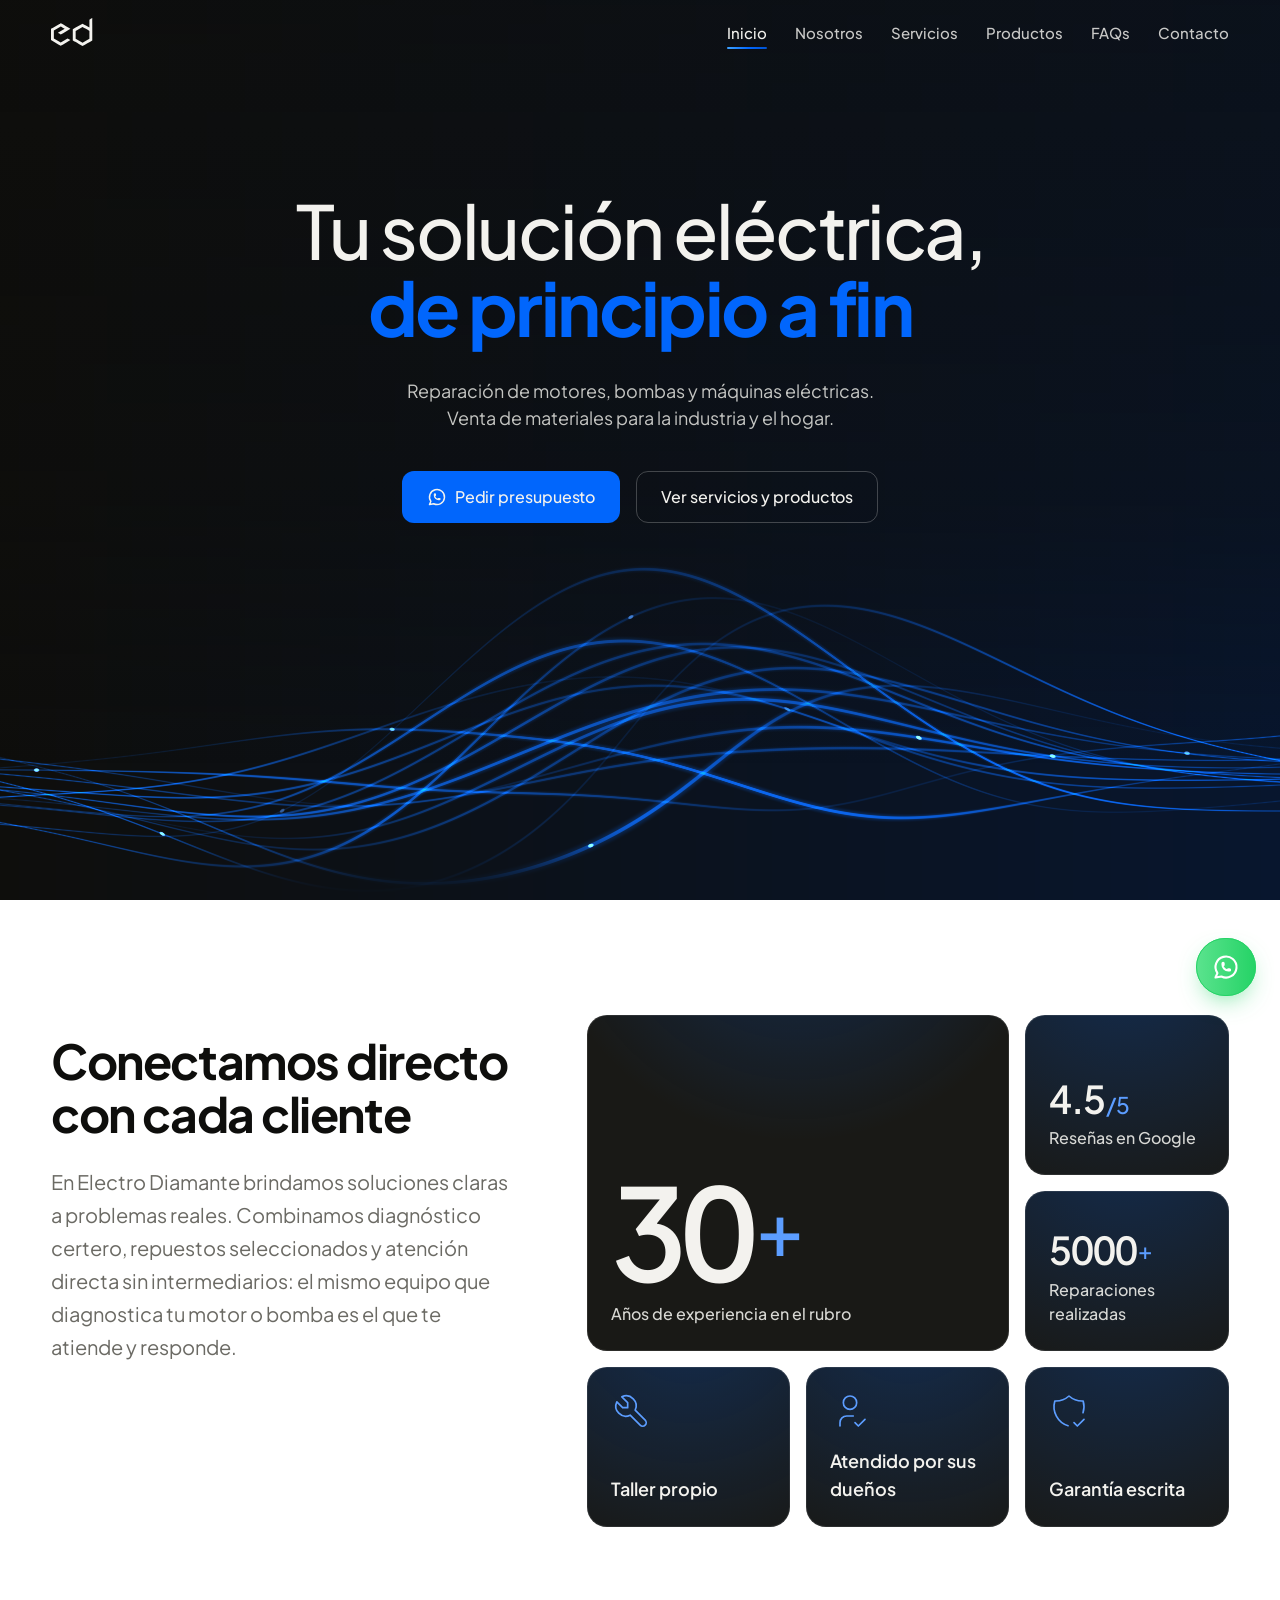
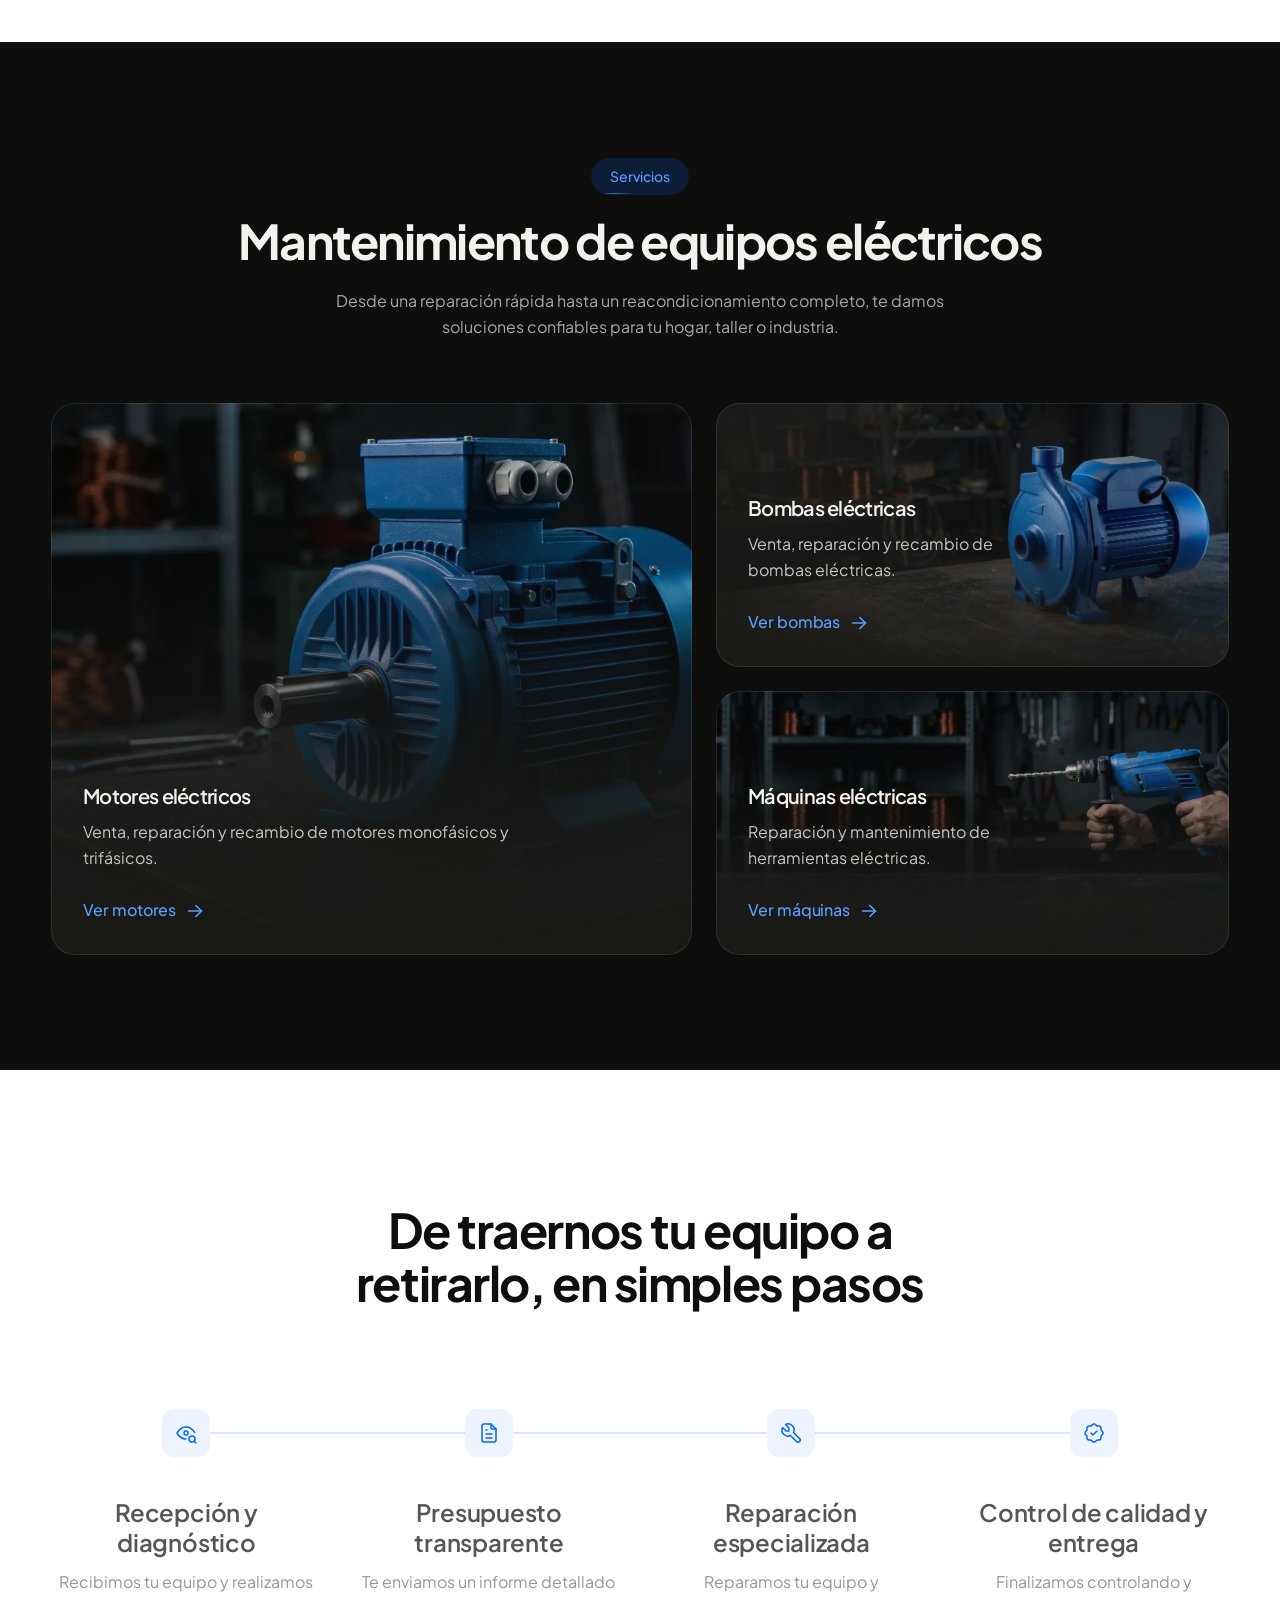
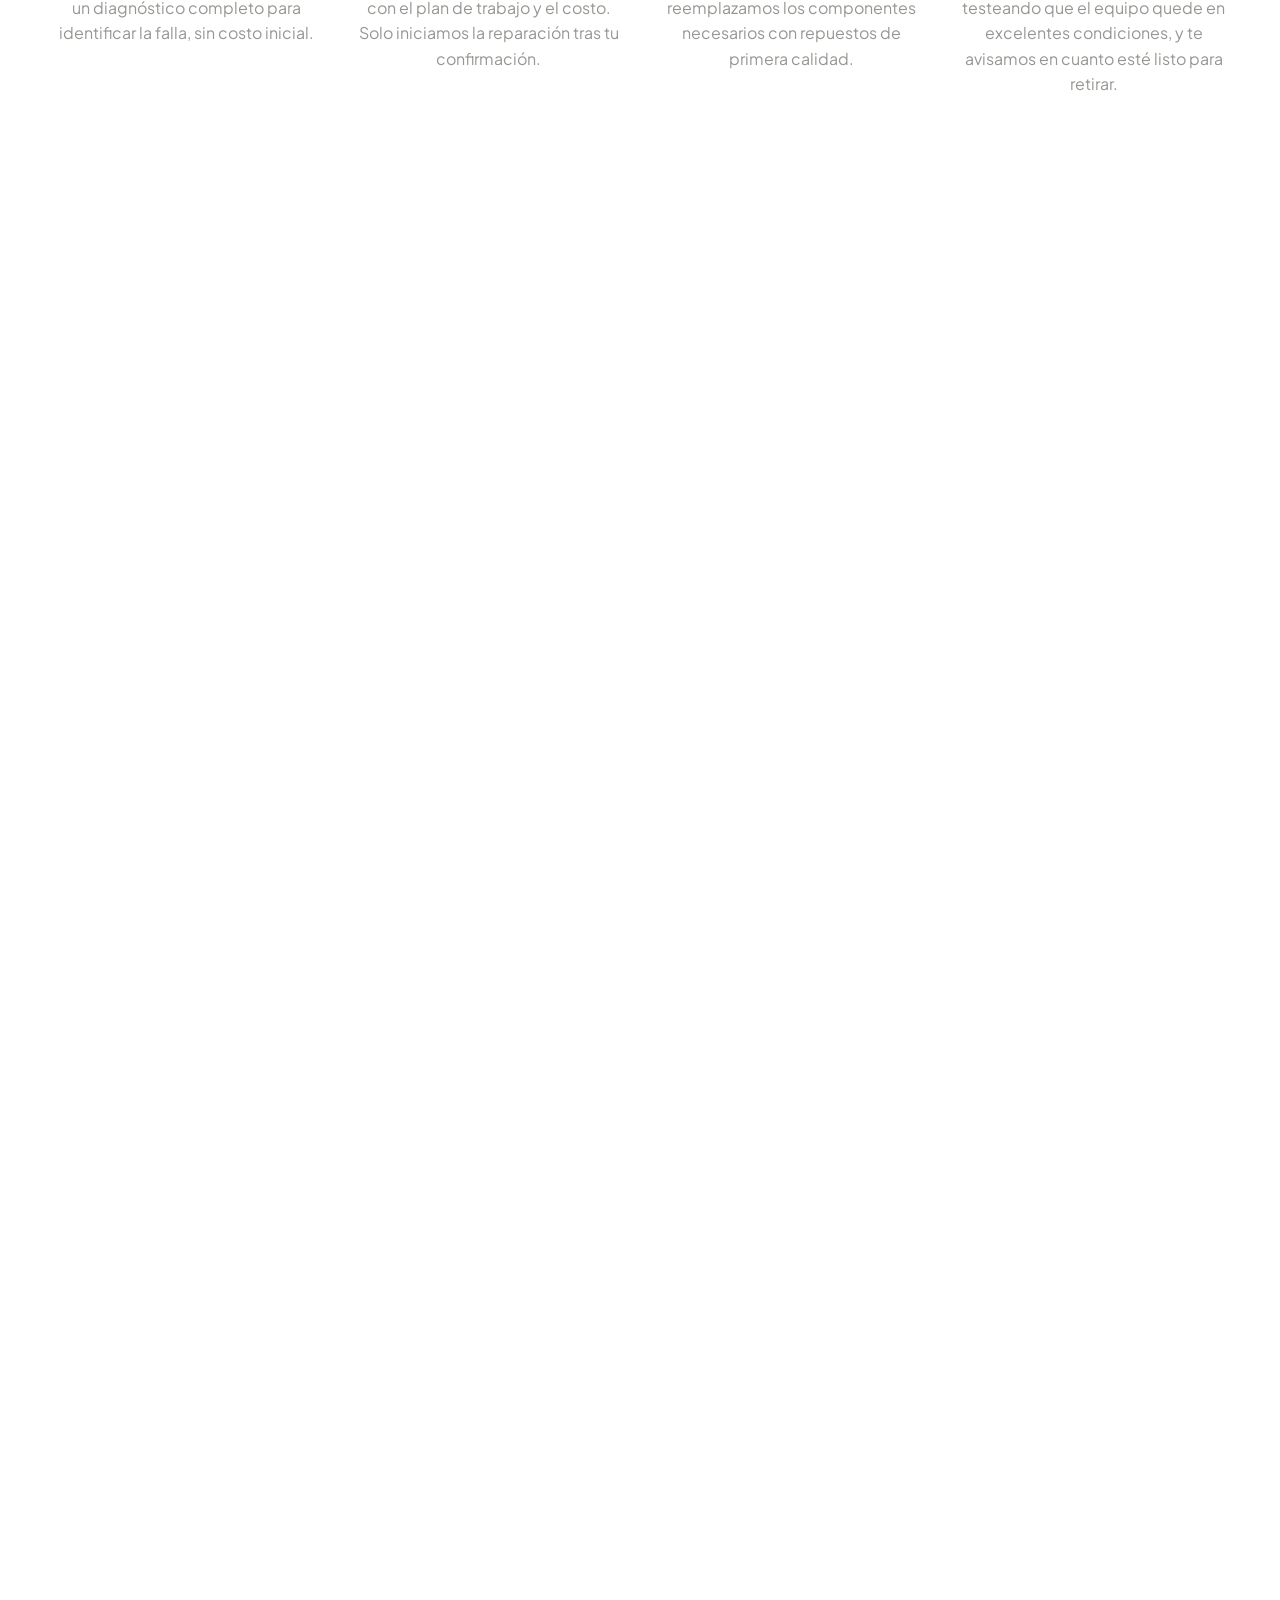
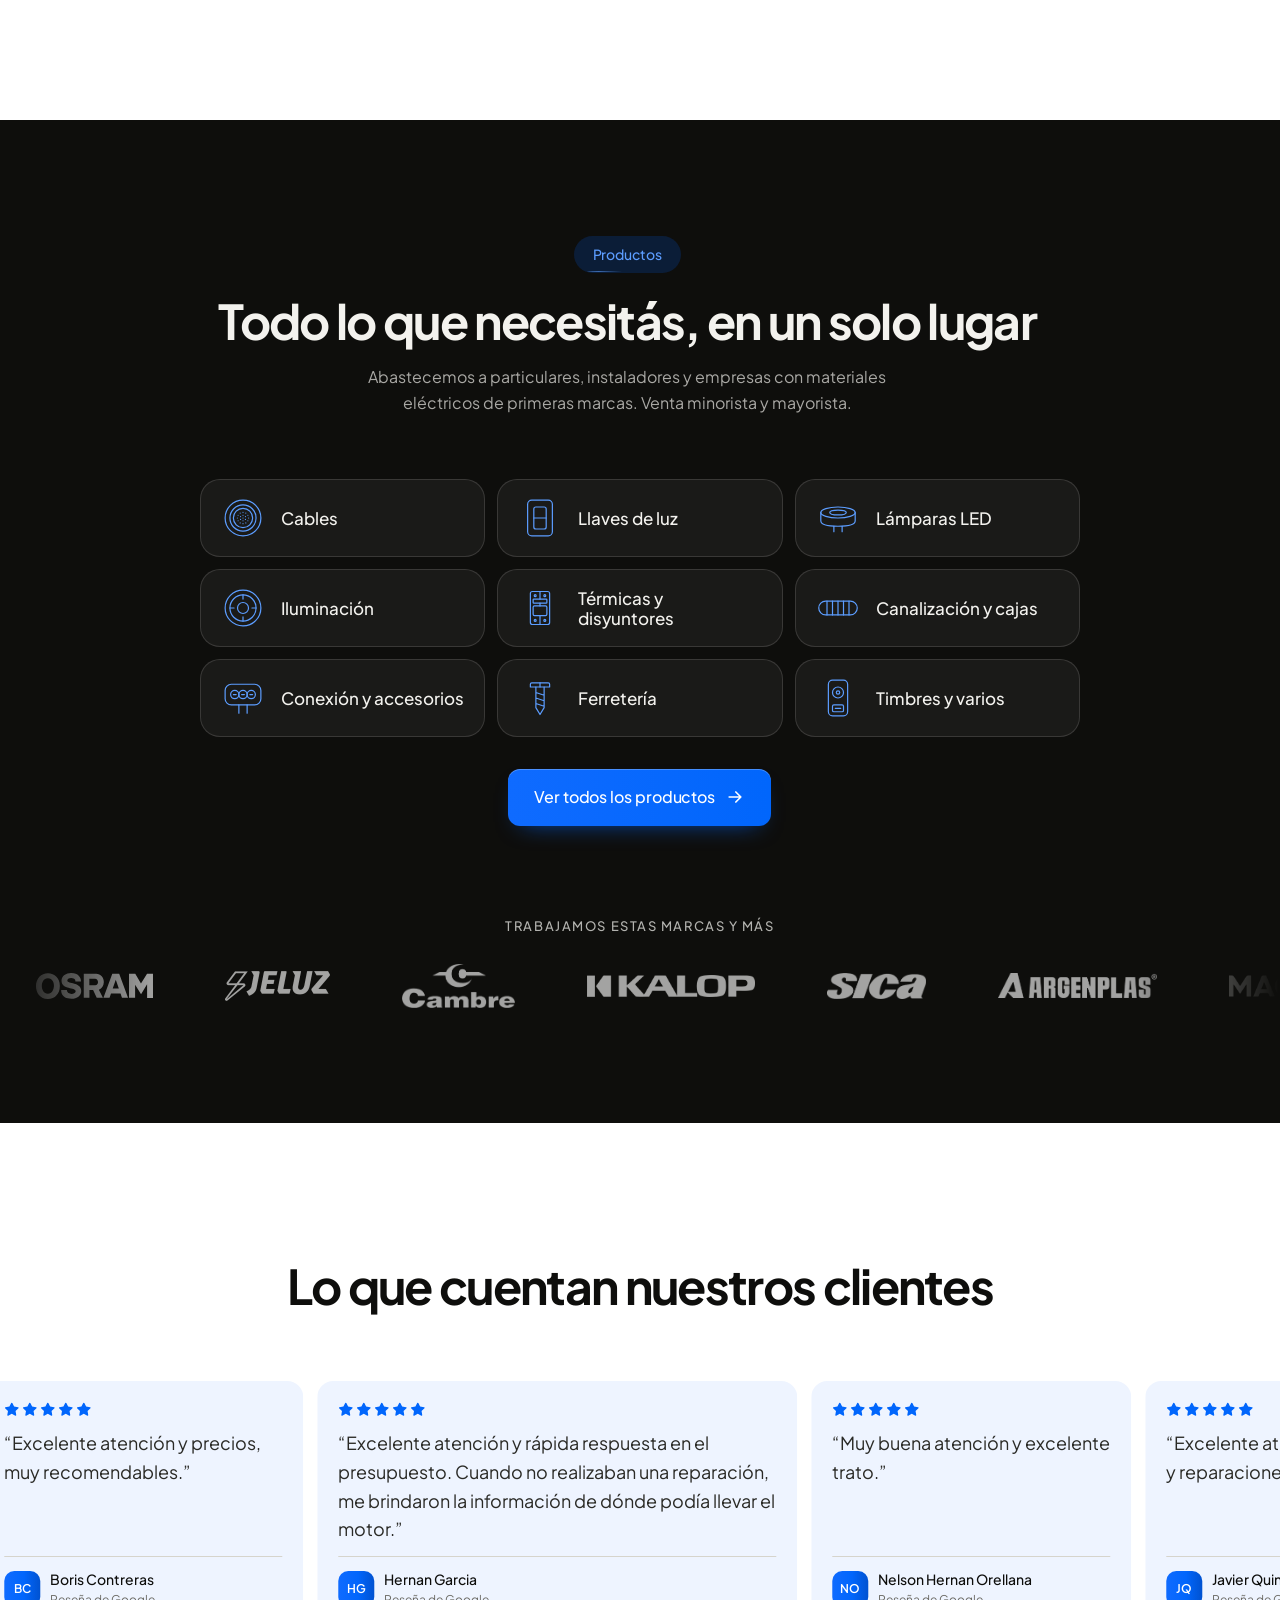
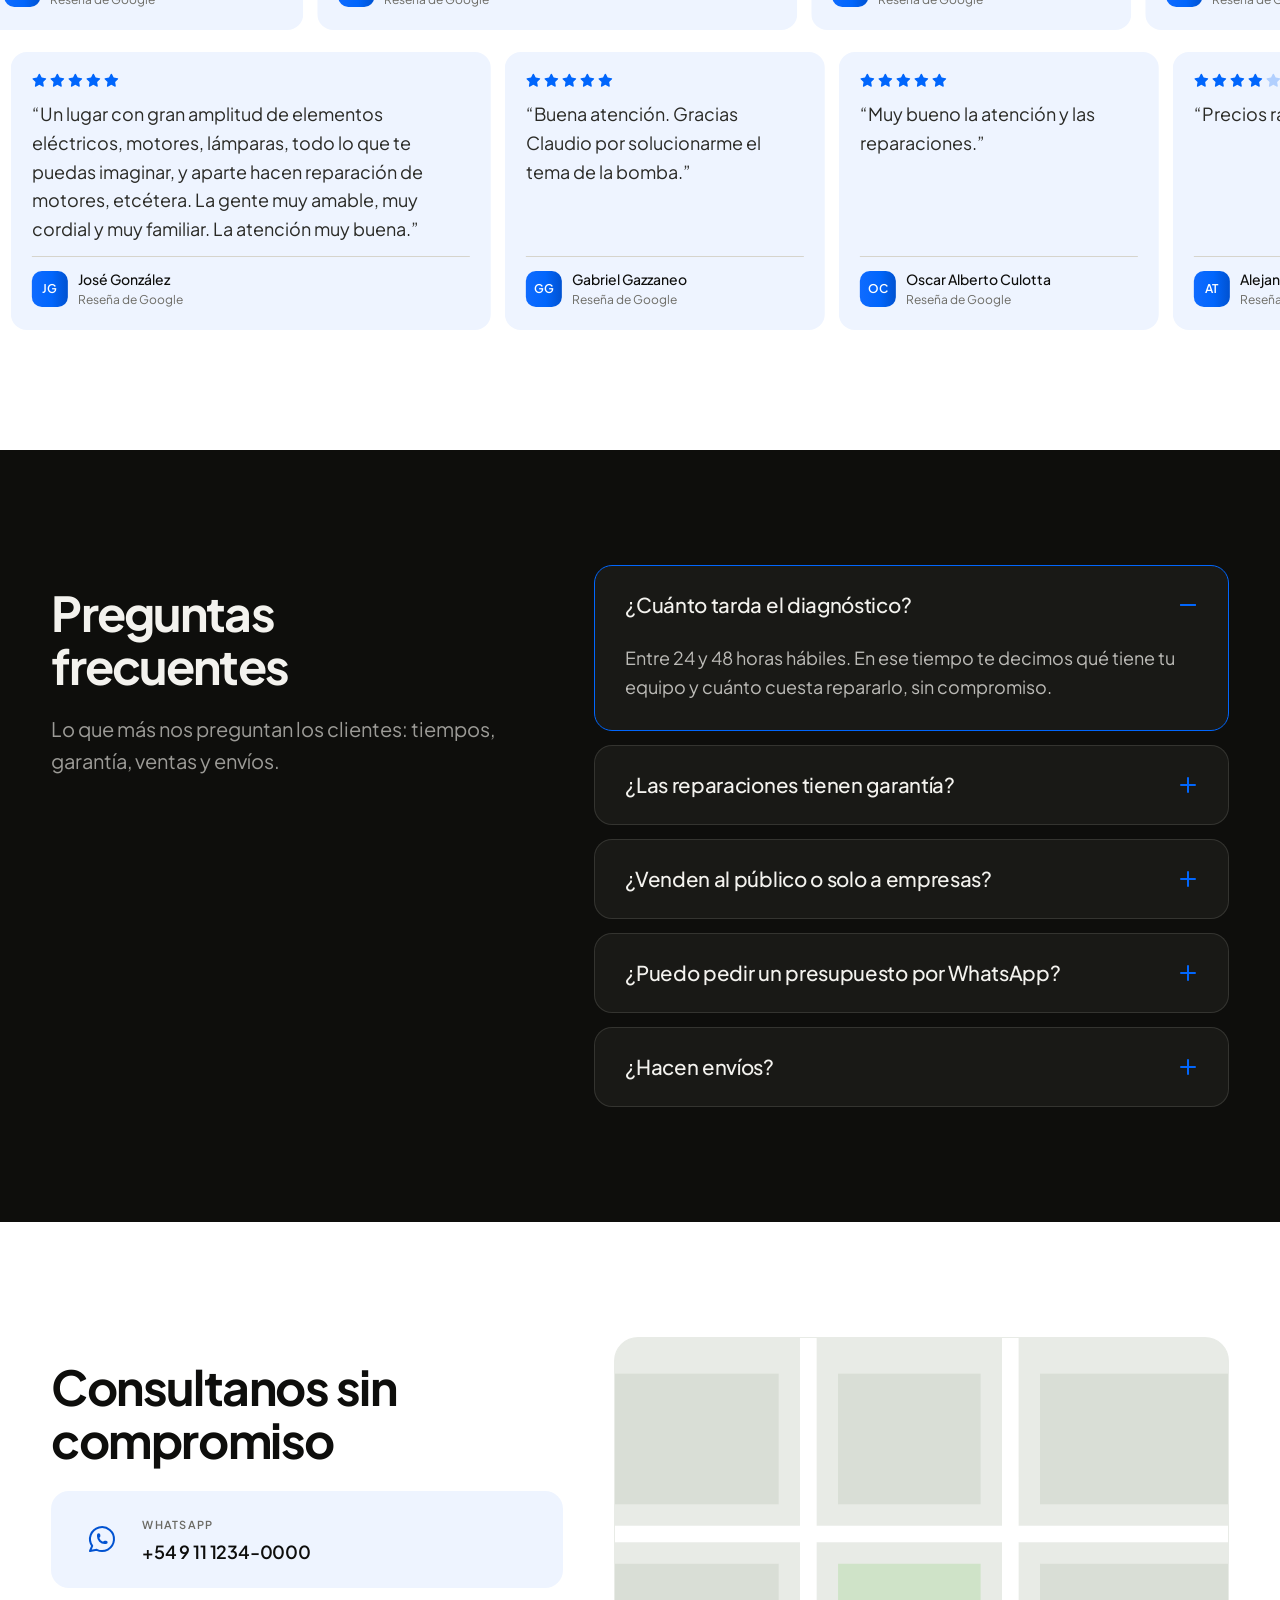
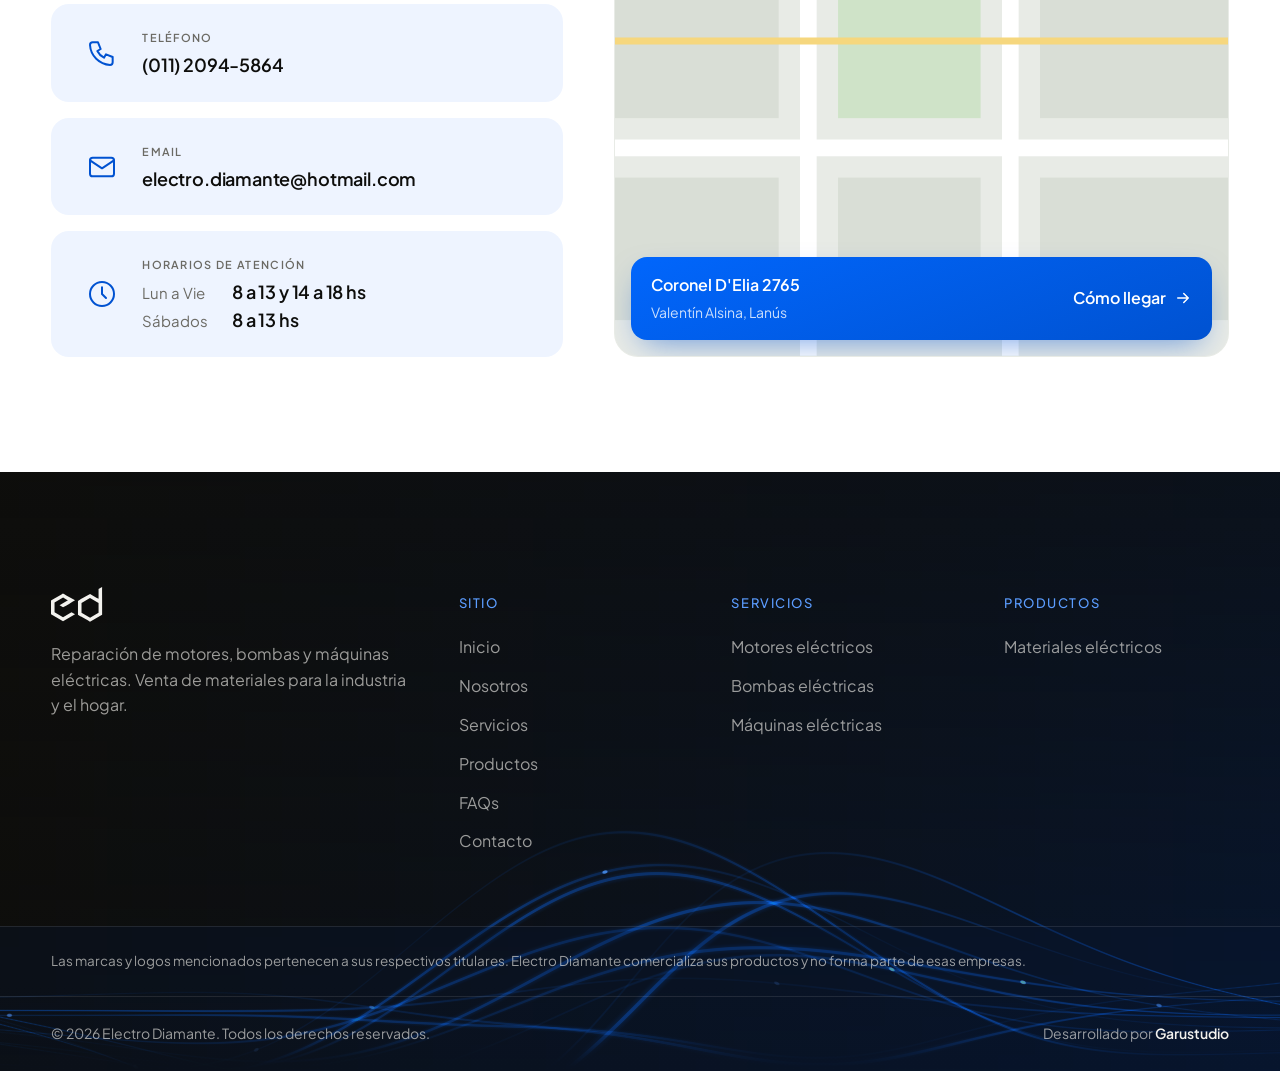
==== commit 6c2a6588: "Add files via upload" ====
--- a/index.html
+++ b/index.html
@@ -13,19 +13,19 @@
   <meta property="og:type" content="website">
   <script>document.documentElement.className+=" js";</script>
   <script>if(location.hash){var h=document.documentElement;h.style.scrollBehavior="auto";addEventListener("load",function(){setTimeout(function(){h.style.scrollBehavior=""},400)})}</script>
-  <link rel="icon" href="assets/img/favicon.svg?v=20261170" type="image/svg+xml">
-  <link rel="apple-touch-icon" href="assets/img/apple-touch-icon.png?v=20261170">
+  <link rel="icon" href="assets/img/favicon.svg?v=20261201" type="image/svg+xml">
+  <link rel="apple-touch-icon" href="assets/img/apple-touch-icon.png?v=20261201">
   <link rel="prefetch" href="productos.html">
   <link rel="preconnect" href="https://fonts.googleapis.com">
   <link rel="preconnect" href="https://fonts.gstatic.com" crossorigin>
   <link rel="preload" as="style" href="https://fonts.googleapis.com/css2?family=Plus+Jakarta+Sans:wght@300;400;500;600;700&display=swap" onload="this.onload=null;this.rel='stylesheet'">
   <noscript><link rel="stylesheet" href="https://fonts.googleapis.com/css2?family=Plus+Jakarta+Sans:wght@300;400;500;600;700&display=swap"></noscript>
-  <link rel="stylesheet" href="styles.css?v=20261170">
-  <link rel="stylesheet" href="hero-split.css?v=20261170">
-  <link rel="stylesheet" href="hero-waves.css?v=20261170">
-  <script src="config.js?v=20261170" defer></script>
-  <script src="main.js?v=20261170" defer></script>
-  <script src="hero-waves.js?v=20261170" defer></script>
+  <link rel="stylesheet" href="styles.css?v=20261201">
+  <link rel="stylesheet" href="hero-split.css?v=20261201">
+  <link rel="stylesheet" href="hero-waves.css?v=20261201">
+  <script src="config.js?v=20261201" defer></script>
+  <script src="main.js?v=20261201" defer></script>
+  <script src="hero-waves.js?v=20261201" defer></script>
   <script>document.addEventListener("DOMContentLoaded",function(){initHeroWaves(".hero-split",{hShift:0,rightBias:0,waveY:0.16});initHeroWaves(".footer--grid",{hShift:0,rightBias:0,waveY:0.12,intensity:0.4,linesDesktop:12});});</script>
   <script type="application/ld+json">{"@context":"https://schema.org","@type":"LocalBusiness","name":"Electro Diamante","description":"Reparación de motores, bombas y máquinas eléctricas. Venta de materiales eléctricos para la industria y el hogar.","telephone":"+541120945864","email":"electro.diamante@hotmail.com","address":{"@type":"PostalAddress","streetAddress":"Coronel D'Elia 2765","addressLocality":"Valentín Alsina, Lanús","addressRegion":"Buenos Aires","addressCountry":"AR"},"openingHoursSpecification":[{"@type":"OpeningHoursSpecification","dayOfWeek":["Monday","Tuesday","Wednesday","Thursday","Friday"],"opens":"08:00","closes":"13:00"},{"@type":"OpeningHoursSpecification","dayOfWeek":["Monday","Tuesday","Wednesday","Thursday","Friday"],"opens":"14:00","closes":"18:00"},{"@type":"OpeningHoursSpecification","dayOfWeek":"Saturday","opens":"08:00","closes":"13:00"}]}</script>
 </head>
@@ -74,8 +74,8 @@
           </h1>
           <p class="hs-lead"><span>Reparación de motores, bombas y máquinas eléctricas.</span> <span>Venta de materiales para la industria y el hogar.</span></p>
           <div class="hs-actions">
-            <a class="hs-btn hs-btn--primary" href="#servicios">Nuestros servicios</a>
-            <a class="hs-btn hs-btn--ghost" href="#productos">Explorar productos</a>
+            <a class="hs-btn hs-btn--primary" data-wa="Hola Electro Diamante, quiero pedir un presupuesto." href="https://wa.me/5491112340000?text=Hola%20Electro%20Diamante%2C%20quiero%20pedir%20un%20presupuesto." target="_blank" rel="noopener"><svg class="hs-btn-icon" aria-hidden="true" viewBox="0 0 24 24" fill="none" stroke="currentColor" stroke-width="2" stroke-linecap="round" stroke-linejoin="round" aria-hidden="true"><path d="M3 21l1.65 -3.8a9 9 0 1 1 3.4 2.9l-5.05 .9"/><path d="M9 10a.5 .5 0 0 0 1 0v-1a.5 .5 0 0 0 -1 0v1a5 5 0 0 0 5 5h1a.5 .5 0 0 0 0 -1h-1a.5 .5 0 0 0 0 1"/></svg>Pedir presupuesto</a>
+            <a class="hs-btn hs-btn--ghost" href="#servicios">Ver servicios y productos</a>
           </div>
         </div>
       </div>
@@ -86,7 +86,6 @@
       <div class="wrap">
         <div class="about2__grid">
           <div class="about2__body">
-            <p class="label pill pill--plain reveal"><span class="pill__txt">Nosotros</span></p>
             <h2 class="h2 about2__title reveal">Conectamos directo con cada cliente</h2>
             <p class="about2__text reveal">En Electro Diamante brindamos soluciones claras a problemas reales. Combinamos diagnóstico certero, repuestos seleccionados y atención directa sin intermediarios: el mismo equipo que diagnostica tu motor o bomba es el que te atiende y responde.</p>
           </div>
@@ -111,22 +110,25 @@
           <p class="center-head__sub reveal">Desde una reparación rápida hasta un reacondicionamiento completo, te damos soluciones confiables para tu hogar, taller o industria.</p>
         </div>
         <div class="svc">
-          <article class="svc__item reveal" id="svc-motores">
+          <article class="svc__item svc__item--photo reveal" id="svc-motores">
+            <div class="svc__photo" aria-hidden="true"><img src="assets/img/servicios/motores-taller.webp" alt="" width="1400" height="1045" loading="lazy" decoding="async"></div>
             <svg class="svc__icon svc__icon--motor" viewBox="0 0 64 64" aria-hidden="true"><rect x="14" y="20" width="30" height="26" rx="4"/><path d="M22 25v16M29 25v16M36 25v16"/><path d="M14 25H9a3 3 0 0 0-3 3v10a3 3 0 0 0 3 3h5"/><rect x="44" y="26" width="5" height="14" rx="2"/><path d="M49 33h10"/><rect x="24" y="12" width="12" height="8" rx="2"/><rect x="10" y="46" width="38" height="5" rx="2.5"/></svg>
             <h3>Motores eléctricos</h3>
             <p>Venta, reparación y recambio de motores monofásicos y trifásicos.</p>
             <a class="btn btn--small svc__btn" href="motores-electricos.html">Ver motores <svg class="svc__arrow" viewBox="0 0 24 24" fill="none" stroke="currentColor" stroke-width="2" stroke-linecap="round" stroke-linejoin="round" aria-hidden="true"><path d="M5 12l14 0"/><path d="M13 18l6 -6"/><path d="M13 6l6 6"/></svg></a>
           </article>
-          <article class="svc__item reveal" id="svc-bombas">
+          <article class="svc__item svc__item--photo reveal" id="svc-bombas">
+            <div class="svc__photo" aria-hidden="true"><img src="assets/img/servicios/bombas-taller.webp" alt="" width="1600" height="893" loading="lazy" decoding="async"></div>
             <svg class="svc__icon" viewBox="0 0 64 64" aria-hidden="true"><circle cx="30" cy="36" r="15"/><g class="impeller"><circle cx="30" cy="36" r="4"/><path d="M30 32v-6M33.5 38l5.2 3M26.5 38l-5.2 3"/></g><path d="M30 21v-9h14"/><rect x="44" y="8" width="5" height="8" rx="2"/><path d="M45 36h9"/><rect x="54" y="31" width="5" height="10" rx="2"/><path d="M21 47l-4 5M39 47l4 5"/><rect x="10" y="52" width="40" height="5" rx="2.5"/></svg>
             <h3>Bombas eléctricas</h3>
-            <p>Venta, reparación y recambio de bombas centrífugas, presurizadoras y sumergibles.</p>
+            <p>Venta, reparación y recambio de bombas eléctricas.</p>
             <a class="btn btn--small svc__btn" href="bombas-electricas.html">Ver bombas <svg class="svc__arrow" viewBox="0 0 24 24" fill="none" stroke="currentColor" stroke-width="2" stroke-linecap="round" stroke-linejoin="round" aria-hidden="true"><path d="M5 12l14 0"/><path d="M13 18l6 -6"/><path d="M13 6l6 6"/></svg></a>
           </article>
-          <article class="svc__item reveal" id="svc-maquinas">
+          <article class="svc__item svc__item--photo reveal" id="svc-maquinas">
+            <div class="svc__photo" aria-hidden="true"><picture><source media="(min-width: 1100px)" srcset="assets/img/servicios/maquinas-taller-wide.webp" width="1600" height="823"><img src="assets/img/servicios/maquinas-taller.webp" alt="" width="1600" height="856" loading="lazy" decoding="async"></picture></div>
             <svg class="svc__icon svc__icon--drill" viewBox="0 0 64 64" aria-hidden="true"><rect x="8" y="12" width="34" height="18" rx="6"/><path d="M15 17v8M20 17v8M25 17v8"/><rect x="42" y="16" width="8" height="10" rx="2"/><path class="bit" d="M50 21h11"/><path d="M17 30l-3 22h14l3-22"/><rect x="10" y="52" width="22" height="6" rx="2"/><rect x="33" y="30" width="4" height="8" rx="2"/></svg>
             <h3>Máquinas eléctricas</h3>
-            <p>Reparación y mantenimiento de herramientas eléctricas para uso hogareño y profesional.</p>
+            <p>Reparación y mantenimiento de herramientas eléctricas.</p>
             <a class="btn btn--small svc__btn" href="maquinas-electricas.html">Ver máquinas <svg class="svc__arrow" viewBox="0 0 24 24" fill="none" stroke="currentColor" stroke-width="2" stroke-linecap="round" stroke-linejoin="round" aria-hidden="true"><path d="M5 12l14 0"/><path d="M13 18l6 -6"/><path d="M13 6l6 6"/></svg></a>
           </article>
         </div>
@@ -137,7 +139,6 @@
     <section class="section how" id="como">
       <div class="wrap hw__grid">
         <div class="hw__head">
-          <p class="label pill pill--plain reveal"><span class="pill__txt">Cómo trabajamos</span></p>
           <h2 class="h2 reveal">De traernos tu equipo a retirarlo, en simples pasos</h2>
         </div>
         <ol class="hw-list"><span class="hw-tip" aria-hidden="true"></span>
@@ -184,7 +185,6 @@
     <section class="section section--ink tone-light reviews" id="opiniones">
       <div class="wrap">
         <div class="center-head">
-          <p class="label pill pill--plain reveal"><span class="pill__txt">Testimonios</span></p>
           <h2 class="h2 h2--center reveal">Lo que cuentan nuestros clientes</h2>
         </div>
       </div>
@@ -292,7 +292,6 @@
     <section class="section faq tone-dark" id="faq">
       <div class="wrap faq__grid">
         <div class="center-head">
-          <p class="label pill pill--plain reveal"><span class="pill__txt">FAQs</span></p>
           <h2 class="h2 h2--center reveal">Preguntas frecuentes</h2>
           <p class="center-head__sub reveal">Lo que más nos preguntan los clientes: tiempos, garantía, ventas y envíos.</p>
         </div>
@@ -325,7 +324,6 @@
     <section class="section ct" id="contacto">
       <div class="wrap ct__grid">
         <div class="ct__head">
-          <p class="label pill pill--plain reveal"><span class="pill__txt">Contacto</span></p>
           <h2 class="h2 reveal">Consultanos sin compromiso</h2>
         </div>
         <ul class="ct__list">
@@ -391,7 +389,7 @@
 
   <!-- WhatsApp flotante -->
   <a class="wa-float" data-wa href="https://wa.me/5491112340000?text=Hola%20Electro%20Diamante%2C%20quiero%20hacer%20una%20consulta." target="_blank" rel="noopener" aria-label="Escribir por WhatsApp">
-    <svg viewBox="0 0 24 24" fill="none" stroke="currentColor" stroke-width="2" stroke-linecap="round" stroke-linejoin="round" aria-hidden="true"><path d="M3 21l1.65 -3.8a9 9 0 1 1 3.4 2.9l-5.05 .9"/><path d="M9 10a.5 .5 0 0 0 1 0v-1a.5 .5 0 0 0 -1 0v1a5 5 0 0 0 5 5h1a.5 .5 0 0 0 0 -1h-1a.5 .5 0 0 0 0 1"/></svg>
+    <svg viewBox="0 0 24 24" fill="none" stroke="currentColor" stroke-width="2" stroke-linecap="round" stroke-linejoin="round" aria-hidden="true"><path d="M3 21l1.65 -3.8a9 9 0 1 1 3.4 2.9l-5.05 .9"/><path d="M9 10a.5 .5 0 0 0 1 0v-1a.5 .5 0 0 0 -1 0v1a5 5 0 0 0 5 5h1a.5 .5 0 0 0 0 -1h-1a.5 .5 0 0 0 0 1"/></svg><span class="wa-float__txt">Pedir presupuesto</span>
   </a>
 
 </body>
--- a/styles.css
+++ b/styles.css
@@ -2306,3 +2306,170 @@
 .footer__legal { position: relative; z-index: 1; margin-top: 0; padding: 0; border-top: 1px solid rgba(243,242,238,.10); background: rgba(8,22,46,.35); }
 .footer__legal .wrap { padding-top: 24px; padding-bottom: 24px; }
 .footer__legal p { margin: 0; }
+
+/* Nosotros: textos de tarjetas más legibles */
+#nosotros .about2__desc{font-size:16px!important;font-weight:500;color:rgba(243,242,238,.88)!important}
+#nosotros .about2__card--txt .about2__desc,#nosotros .about2__card--txt b{font-size:18px!important;font-weight:600;color:var(--paper)!important}
+@media(max-width:760px){#nosotros .about2__bento .about2__card:not(.about2__card--hero) .about2__big{font-size:44px;font-weight:600}
+#nosotros .about2__card--hero .about2__desc{font-size:18px!important}}
+
+/* Logos con proporciones propias */
+.brands__logo[src*="motormech"] { height: 38px; }
+.brands__logo[src*="motorarg"] { height: 42px; }
+.brands__logo[src*="pedrollo"], .brands__logo[src*="franklin"] { height: 24px; }
+.brands__logo[src*="grundfos"] { height: 22px; }
+@media (max-width: 760px) { .brands__logo[src*="motormech"] { height: 32px; } .brands__logo[src*="motorarg"] { height: 36px; } .brands__logo[src*="pedrollo"], .brands__logo[src*="franklin"] { height: 20px; } .brands__logo[src*="grundfos"] { height: 18px; } }
+.brands__logo[src*="rowa"] { height: 42px; }
+.brands__logo[src*="czerweny"] { height: 36px; }
+.brands__logo[src*="lowara"] { height: 26px; }
+@media (max-width: 760px) { .brands__logo[src*="rowa"] { height: 34px; } .brands__logo[src*="czerweny"] { height: 30px; } .brands__logo[src*="lowara"] { height: 22px; } }
+.brands__logo[src*="gamma"] { height: 22px; }
+
+/* Marcas: tamaños parejos */
+.brands__logo[src*="weg"] { height: 36px; }
+.brands__logo[src*="siemens"] { height: 24px; }
+.brands__logo[src*="czerweny"] { height: 32px; }
+.brands__logo[src*="gamma"] { height: 26px; }
+.brands__logo[src*="motormech"] { height: 36px; }
+@media (max-width: 760px) {
+  .brands__logo[src*="weg"] { height: 30px; }
+  .brands__logo[src*="siemens"] { height: 20px; }
+  .brands__logo[src*="czerweny"] { height: 27px; }
+  .brands__logo[src*="gamma"] { height: 22px; }
+  .brands__logo[src*="motormech"] { height: 30px; }
+}
+
+/* Marcas de bombas: tamaños parejos */
+.brands__logo[src*="pedrollo"] { height: 26px; }
+.brands__logo[src*="grundfos"] { height: 24px; }
+.brands__logo[src*="rowa"] { height: 54px; }
+.brands__logo[src*="motorarg"] { height: 52px; }
+.brands__logo[src*="czerweny"] { height: 32px; }
+.brands__logo[src*="lowara"] { height: 28px; }
+.brands__logo[src*="franklin"] { height: 26px; }
+@media (max-width: 760px) {
+  .brands__logo[src*="pedrollo"] { height: 22px; }
+  .brands__logo[src*="grundfos"] { height: 20px; }
+  .brands__logo[src*="rowa"] { height: 44px; }
+  .brands__logo[src*="motorarg"] { height: 42px; }
+  .brands__logo[src*="lowara"] { height: 24px; }
+  .brands__logo[src*="franklin"] { height: 22px; }
+}
+.brands__logo[src*="franklin"] { height: 50px; }
+@media (max-width: 760px) { .brands__logo[src*="franklin"] { height: 42px; } }
+
+/* Botón flotante de WhatsApp: se expande hacia la izquierda con el texto */
+.wa-float { width: auto; min-width: 58px; height: 58px; border-radius: 999px; display: inline-flex; flex-direction: row-reverse; align-items: center; justify-content: center; padding: 0 16px; text-decoration: none; }
+.wa-float::after { border-radius: 999px; }
+.wa-float__txt { max-width: 0; opacity: 0; overflow: hidden; white-space: nowrap; font: 700 15px/1 var(--display); letter-spacing: -.005em; transition: max-width .35s var(--ease), opacity .25s var(--ease), margin .35s var(--ease); }
+.wa-float:hover .wa-float__txt, .wa-float:focus-visible .wa-float__txt, .wa-float.is-peek .wa-float__txt { max-width: 190px; opacity: 1; margin-right: 10px; }
+@media (max-width: 760px) { .wa-float { right: 16px; bottom: 16px; height: 54px; min-width: 54px; padding: 0 14px; } }
+@media (prefers-reduced-motion: reduce) { .wa-float__txt { transition: none; } }
+
+/* Hero: botón de WhatsApp con icono; en celular botones compactos (padding lateral 16px, ancho según contenido) */
+body .hero-split .hs-btn .hs-btn-icon { flex: none; }
+@media (max-width: 600px) {
+  body .hero-split .hs-actions { align-self: center; align-items: center; gap: 16px; }
+  body .hero-split .hs-btn { width: auto; min-height: 48px; height: 48px; padding: 0 16px; font-size: 15px; }
+}
+/* Flotante de WhatsApp: aparece desde Nosotros, margen de 24px en escritorio */
+@media (min-width: 761px) { .wa-float { right: 24px; bottom: 24px; } }
+
+/* Hero celular: botones del mismo ancho y bajada en dos líneas separadas (servicios / productos) */
+@media (max-width: 600px) {
+  body .hero-split .hs-actions { width: fit-content; max-width: 100%; align-self: center; align-items: stretch; }
+  body .hero-split .hs-btn { width: 100%; }
+  body .hero-split .hs-lead span { display: block; }
+  body .hero-split .hs-lead span + span { margin-top: 8px; }
+}
+
+/* Hero celular: más aire entre las líneas del título */
+@media (max-width: 600px) { body .hero-split .hs-title { line-height: 1.15; } }
+
+/* Servicios: Motores destacada en escritorio, Bombas y Máquinas secundarias; tablet y celular: apiladas */
+#servicios .svc { grid-template-columns: 1fr; gap: 16px; }
+#servicios .svc__item { display: grid; align-content: end; min-height: 288px; border-radius: 24px; }
+@media (min-width: 1100px) {
+  #servicios .svc { grid-template-columns: 1.25fr 1fr; gap: 24px; }
+  #servicios #svc-motores { grid-row: 1 / 3; min-height: 552px; }
+  #servicios #svc-bombas, #servicios #svc-maquinas { min-height: 264px; }
+}
+
+/* Servicios: tarjetas con foto de taller (Motores y Bombas) cubriendo toda la tarjeta, motor hacia la derecha, degradé largo hacia el texto; flecha pegada al texto del botón */
+#servicios .svc__item--photo { position: relative; overflow: hidden; isolation: isolate; background: rgb(25, 25, 22); box-shadow: none !important; }
+#servicios .svc__item--photo::before { display: none !important; }
+#servicios .svc__item--photo > .svc__icon { display: none; }
+#servicios .svc__item--photo::after { content: ""; position: absolute; inset: 0; border-radius: inherit; box-shadow: inset 0 0 0 1px rgba(243, 242, 238, .1); pointer-events: none; z-index: 2; transition: box-shadow .45s var(--ease); }
+#servicios .svc__item--photo:hover::after, #servicios .svc__item--photo.is-live::after { box-shadow: inset 0 0 0 1px rgba(92, 157, 255, .8); }
+#servicios .svc__photo { position: absolute; inset: 0; z-index: -1; overflow: hidden; pointer-events: none; }
+#servicios .svc__photo img { width: 100%; height: 100%; object-fit: cover; opacity: .85; transform: translate(var(--tx, 120px), var(--ty, -56px)) scale(var(--s, 1.4)); transform-origin: 50% 45%; transition: transform .8s var(--ease); }
+#servicios .svc__item--photo:hover .svc__photo img { transform: translate(var(--tx, 120px), var(--ty, -56px)) scale(var(--sh, 1.5)); }
+#servicios .svc__photo::after { content: ""; position: absolute; inset: 0; background: linear-gradient(180deg, rgba(25, 25, 22, 0) 0%, rgba(25, 25, 22, .1) 30%, rgba(25, 25, 22, .55) 55%, rgba(25, 25, 22, .9) 75%, rgb(25, 25, 22) 100%); }
+#servicios .svc__btn { justify-self: start; justify-content: flex-start; gap: 8px; width: auto; }
+@media (max-width: 1099px) { #servicios .svc__item--photo { min-height: 472px !important; } }
+@media (min-width: 761px) and (max-width: 1099px) {
+  #servicios .svc__photo img { transform: translate(96px, -8px) scale(1.25); }
+  #servicios .svc__item--photo:hover .svc__photo img { transform: translate(96px, -8px) scale(1.32); }
+}
+@media (max-width: 760px) {
+  #servicios .svc__photo img { position: absolute; width: 175%; max-width: none; height: auto; left: -34%; top: -56px; transform: none; }
+  #svc-motores .svc__photo img { top: -80px; }
+  #servicios .svc__item--photo:hover .svc__photo img { transform: none; }
+}
+@media (prefers-reduced-motion: reduce) { #servicios .svc__photo img { transition: none; } }
+
+@media (min-width: 1100px) {
+  #svc-bombas .svc__photo img { --tx: 56px; --ty: 32px; --s: 1.2; --sh: 1.3; transform-origin: 60% 50%; }
+  #svc-bombas .svc__photo::after { background: linear-gradient(90deg, rgba(25, 25, 22, .92) 0%, rgba(25, 25, 22, .55) 38%, rgba(25, 25, 22, 0) 70%), linear-gradient(180deg, rgba(25, 25, 22, 0) 45%, rgba(25, 25, 22, .85) 100%); }
+}
+
+/* Servicios en tablet y celular: tarjetas una debajo de otra, sin superponerse */
+@media (max-width: 1024px) {
+  #servicios .svc__item { position: relative; top: auto; transform: none !important; filter: none !important; will-change: auto; }
+}
+@media (max-width: 1099px) { #servicios .svc { grid-auto-rows: auto; align-items: start; } }
+
+/* Bombas: foto de taller 16:9, bomba a la derecha y completa */
+#servicios .svc__photo { container-type: size; }
+#servicios #svc-bombas .svc__photo img { position: absolute; max-width: none; height: auto; object-fit: initial; transform: none; transform-origin: 59.5% 47.5%; -webkit-mask-image: linear-gradient(180deg, #000 72%, transparent 100%); mask-image: linear-gradient(180deg, #000 72%, transparent 100%); }
+#servicios #svc-bombas:hover .svc__photo img { transform: scale(1.08); }
+@media (min-width: 1100px) { #servicios #svc-bombas .svc__photo img { width: 130cqw; left: -0.9cqw; top: -11cqw; } #servicios #svc-bombas p { max-width: 24ch; } @media (min-width:0) { #servicios #svc-bombas .svc__photo img { } } }
+@media (min-width: 761px) and (max-width: 1099px) { #servicios #svc-bombas .svc__photo img { width: 170cqw; left: -36.5cqw; top: -19.1cqw; } }
+@media (max-width: 760px) { #servicios #svc-bombas .svc__photo img { width: 234cqw; left: -83.7cqw; top: -20.3cqw; } #servicios #svc-bombas:hover .svc__photo img { transform: none; } }
+
+/* Hero celular: botones más anchos (hasta 320px) y de 56px de alto, del mismo ancho */
+@media (max-width: 600px) {
+  body .hero-split .hs-actions { width: min(100%, 320px); align-self: center; }
+  body .hero-split .hs-btn { width: 100%; min-height: 56px; height: 56px; padding: 0 24px; font-size: 16px; justify-content: center; }
+}
+
+/* Máquinas: taladro en uso (foto de taller), herramienta hacia la derecha */
+#servicios #svc-maquinas .svc__photo img { position: absolute; max-width: none; height: auto; object-fit: initial; transform: none; transform-origin: 75% 45%; -webkit-mask-image: linear-gradient(180deg, #000 72%, transparent 100%); mask-image: linear-gradient(180deg, #000 72%, transparent 100%); }
+#servicios #svc-maquinas:hover .svc__photo img { transform: scale(1.08); }
+@media (min-width: 1100px) {
+  #servicios #svc-maquinas .svc__photo img { width: 100cqw; left: 0; top: 0; -webkit-mask-image: none; mask-image: none; }
+  #servicios #svc-maquinas p { max-width: 24ch; }
+}
+@media (min-width: 761px) and (max-width: 1099px) { #servicios #svc-maquinas .svc__photo img { width: 150cqw; left: -31cqw; top: -14.4cqw; -webkit-mask-image: linear-gradient(180deg, #000 60%, transparent 100%); mask-image: linear-gradient(180deg, #000 60%, transparent 100%); } }
+@media (max-width: 760px) { #servicios #svc-maquinas .svc__photo img { width: 150cqw; left: -43cqw; top: -7.4cqw; -webkit-mask-image: linear-gradient(180deg, #000 70%, transparent 100%); mask-image: linear-gradient(180deg, #000 70%, transparent 100%); } #servicios #svc-maquinas:hover .svc__photo img { transform: none; } }
+
+#servicios .svc__photo picture { display: contents; }
+/* Opiniones: corte limpio (sin velo) */
+.imc__mask{display:none!important}
+/* Opiniones mobile: lista vertical */
+@media (max-width:760px){
+  .imc-rows{gap:16px}
+  .imc__viewport{overflow:visible}
+  .imc__track{display:grid;grid-template-columns:minmax(0,1fr);width:100%;gap:16px;transform:none!important}
+  .imc__card,.imc__card--wide{width:100%;max-width:none;padding:24px}
+  .imc__card[aria-hidden="true"],.imc__card:nth-child(n+4){display:none}
+  @supports (animation-timeline:view()){
+    @media (prefers-reduced-motion:no-preference){
+      .imc__card{animation:imc-in linear both;animation-timeline:view();animation-range:entry 0% entry 60%}
+      @keyframes imc-in{from{opacity:0;transform:translateY(24px)}to{opacity:1;transform:none}}
+    }
+  }
+}
+/* FAQ: sin brillo, abierta con marco azul */
+#faq.tone-dark .faq__item,#faq.tone-dark .faq__item.is-open{background:#191916!important}
+#faq.tone-dark .faq__item.is-open{border-color:#0166FC!important;box-shadow:none!important}
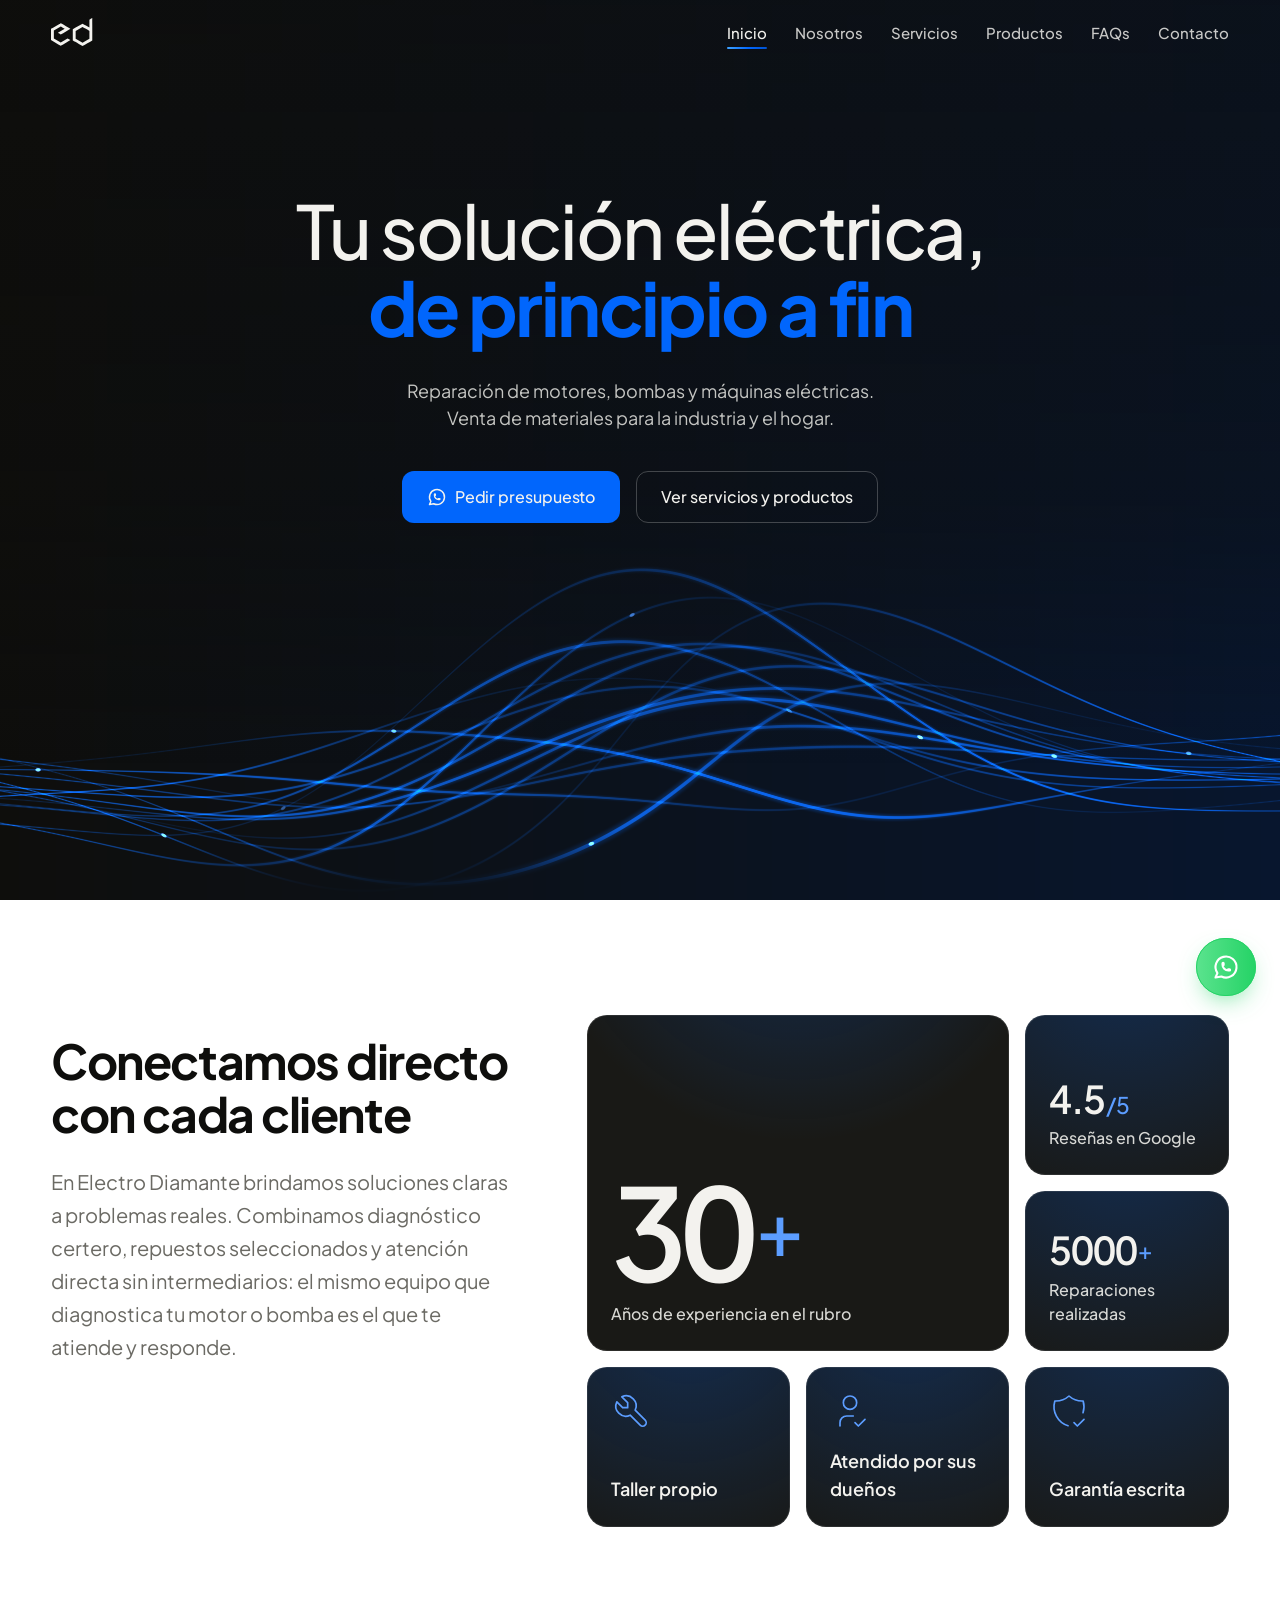
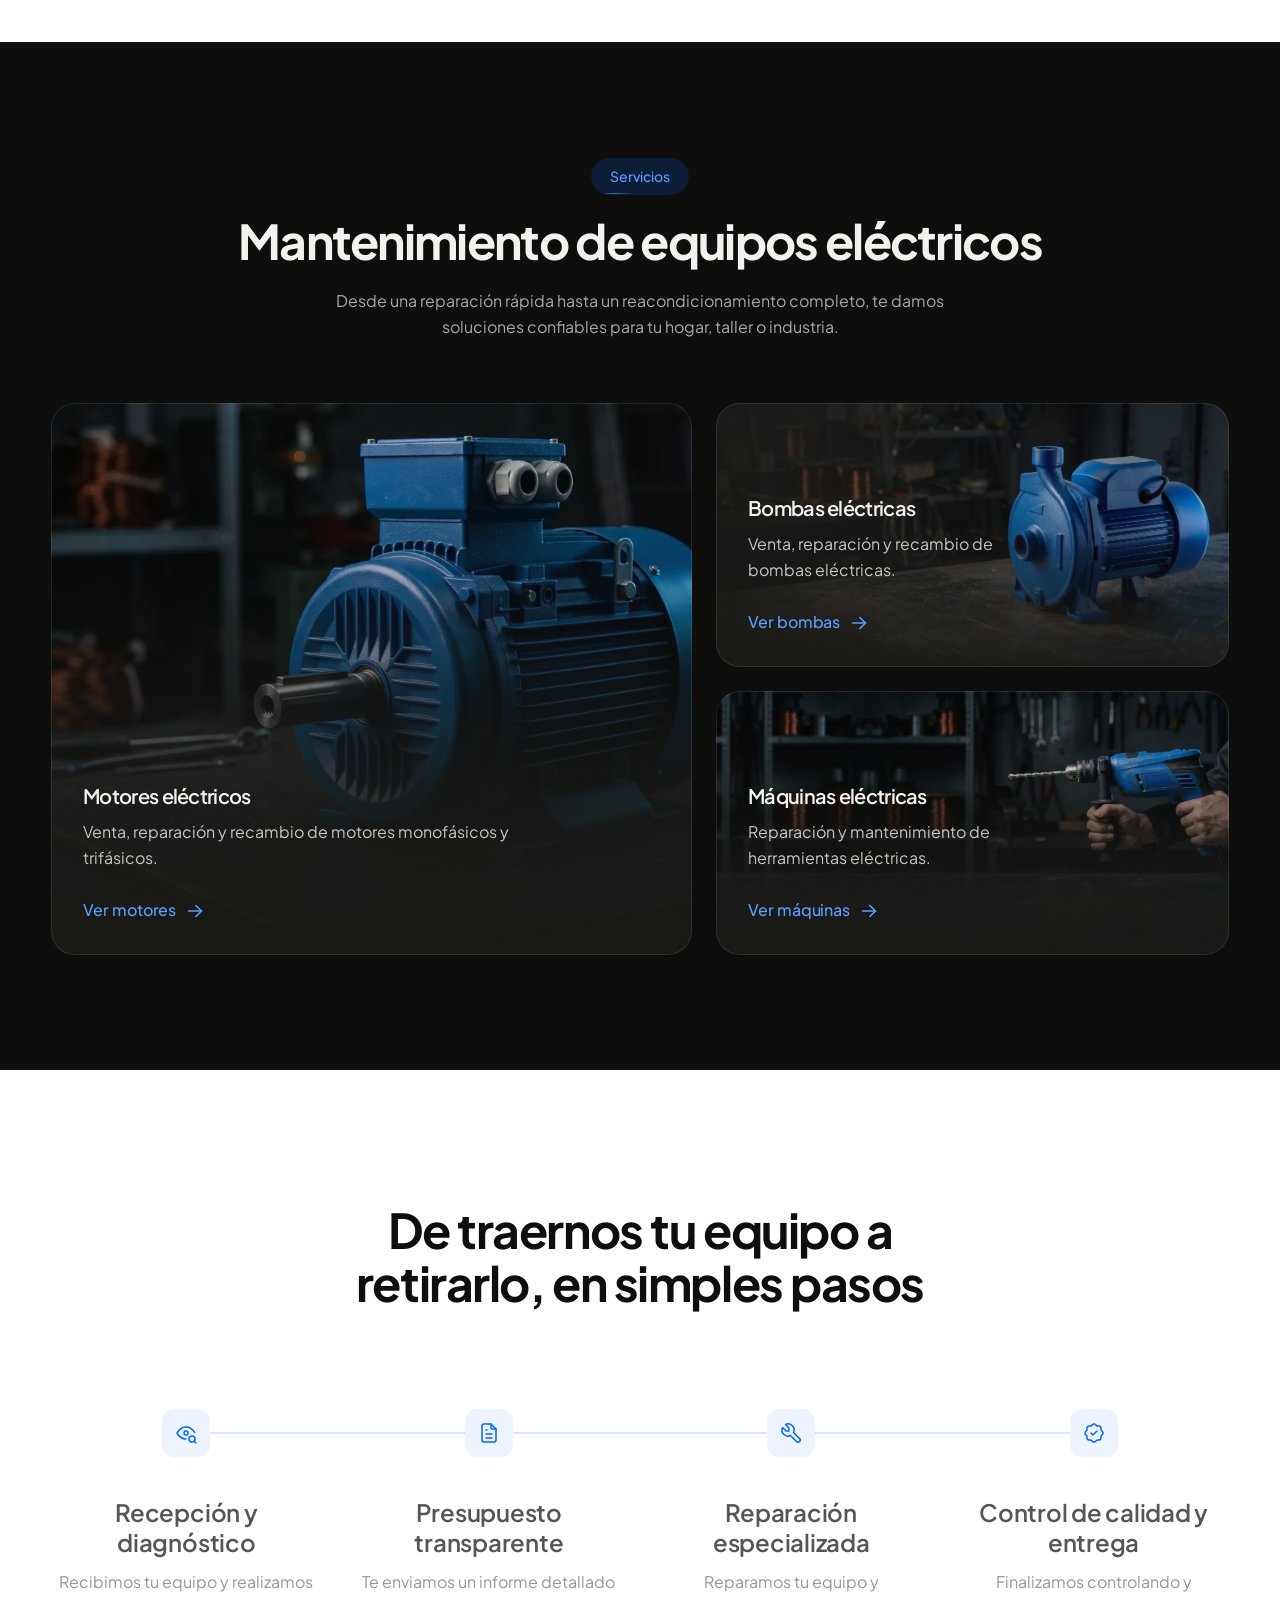
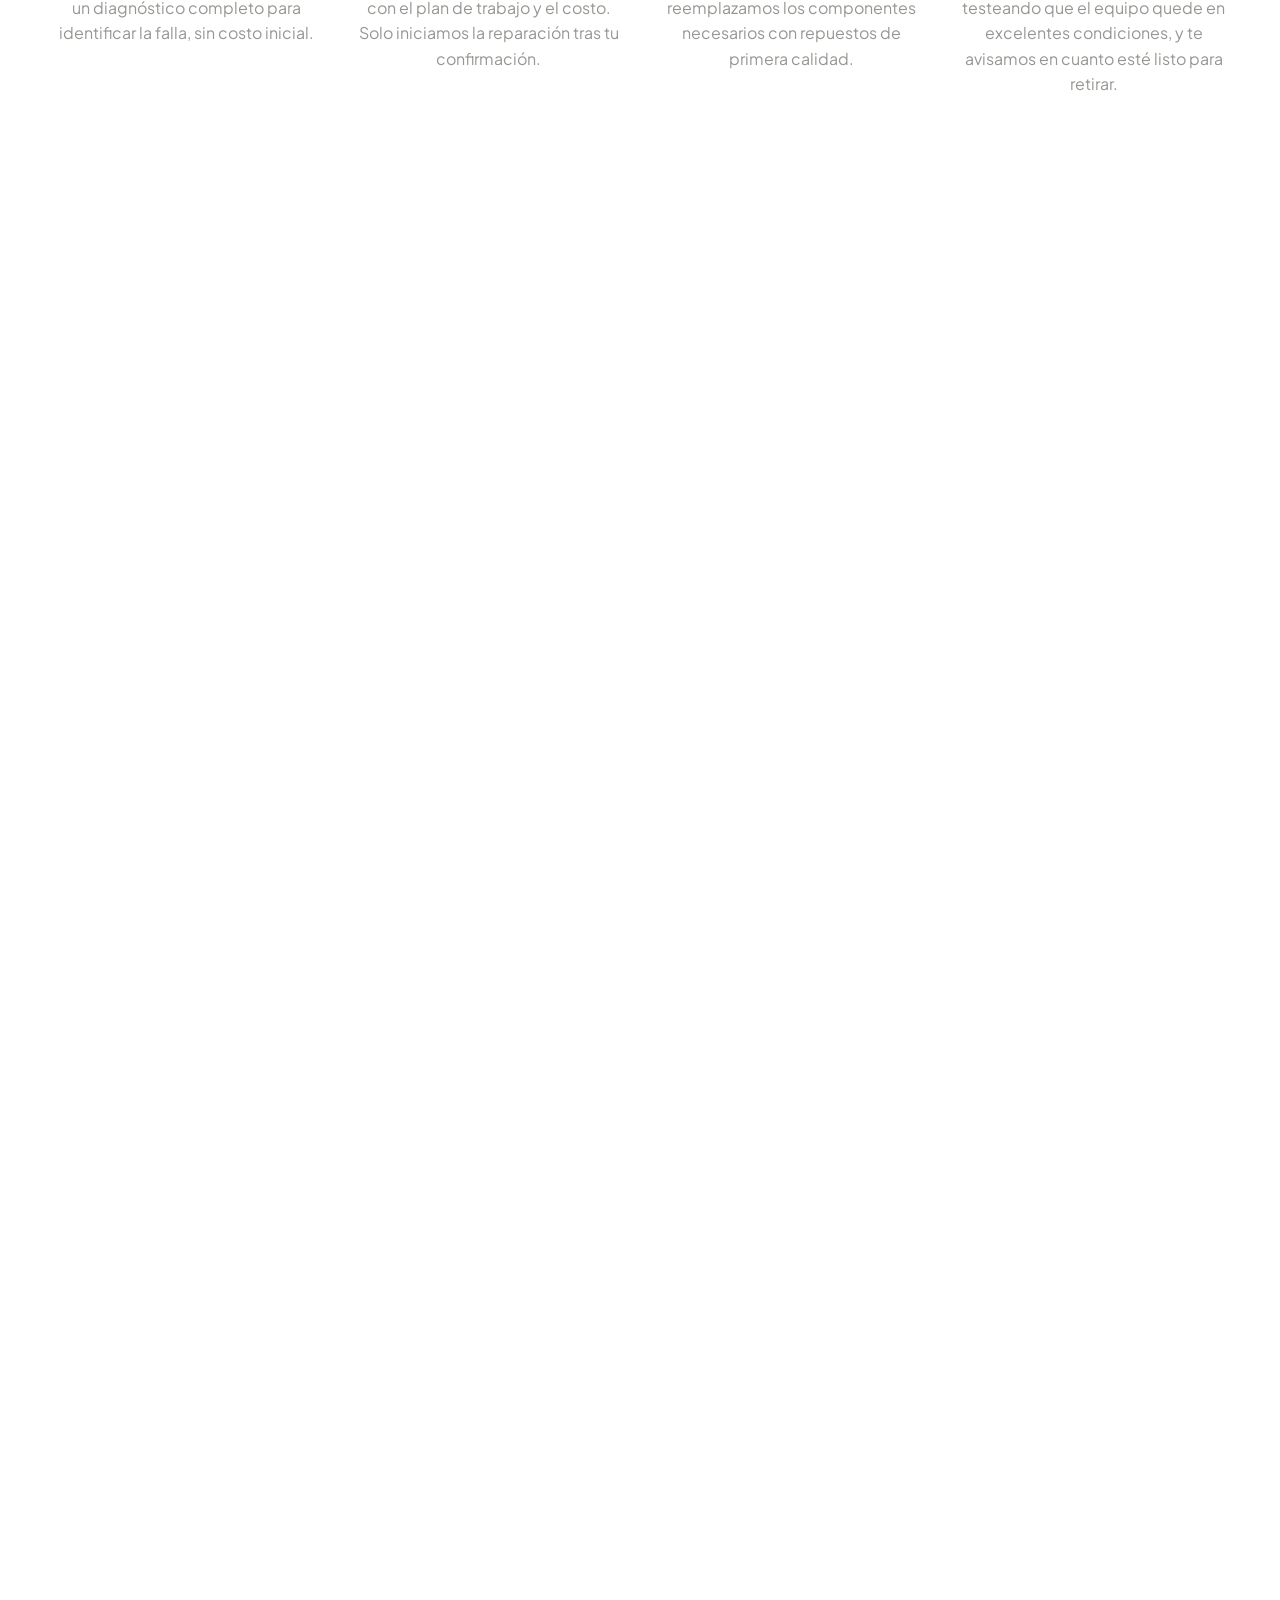
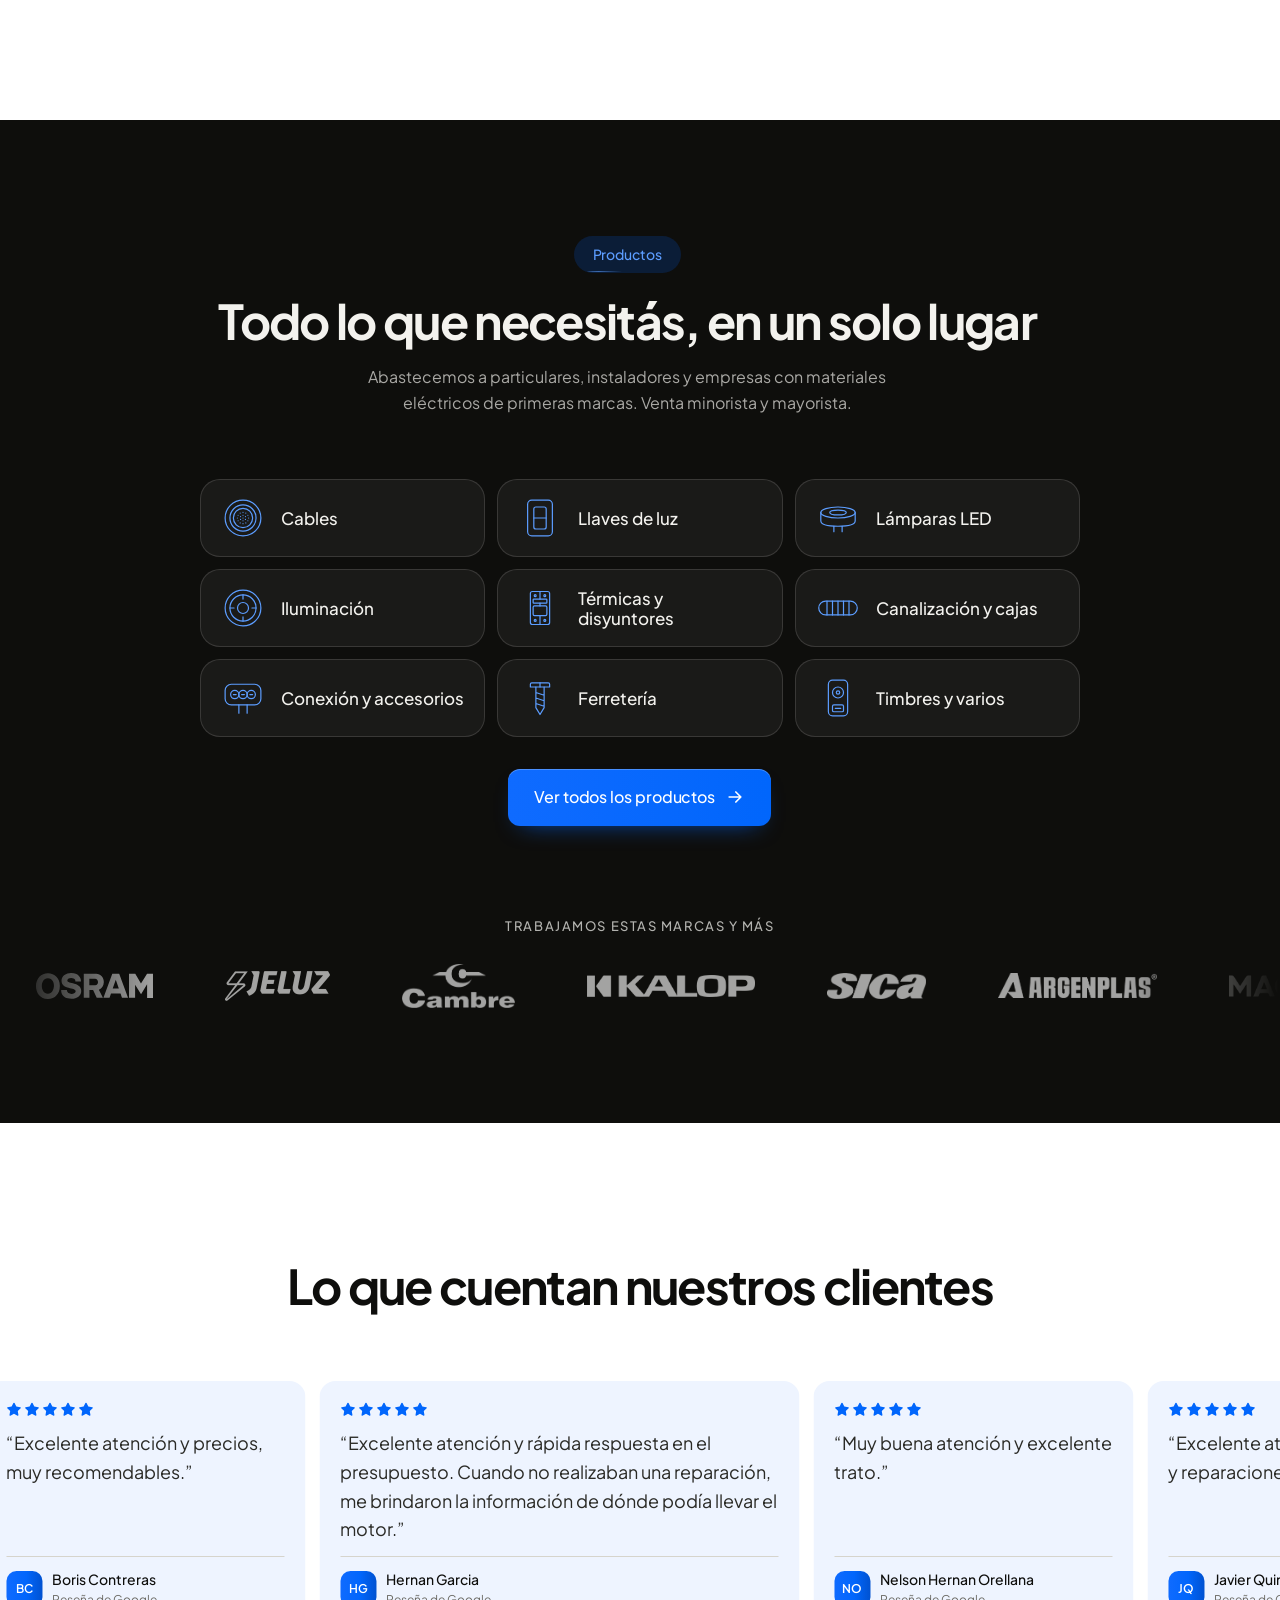
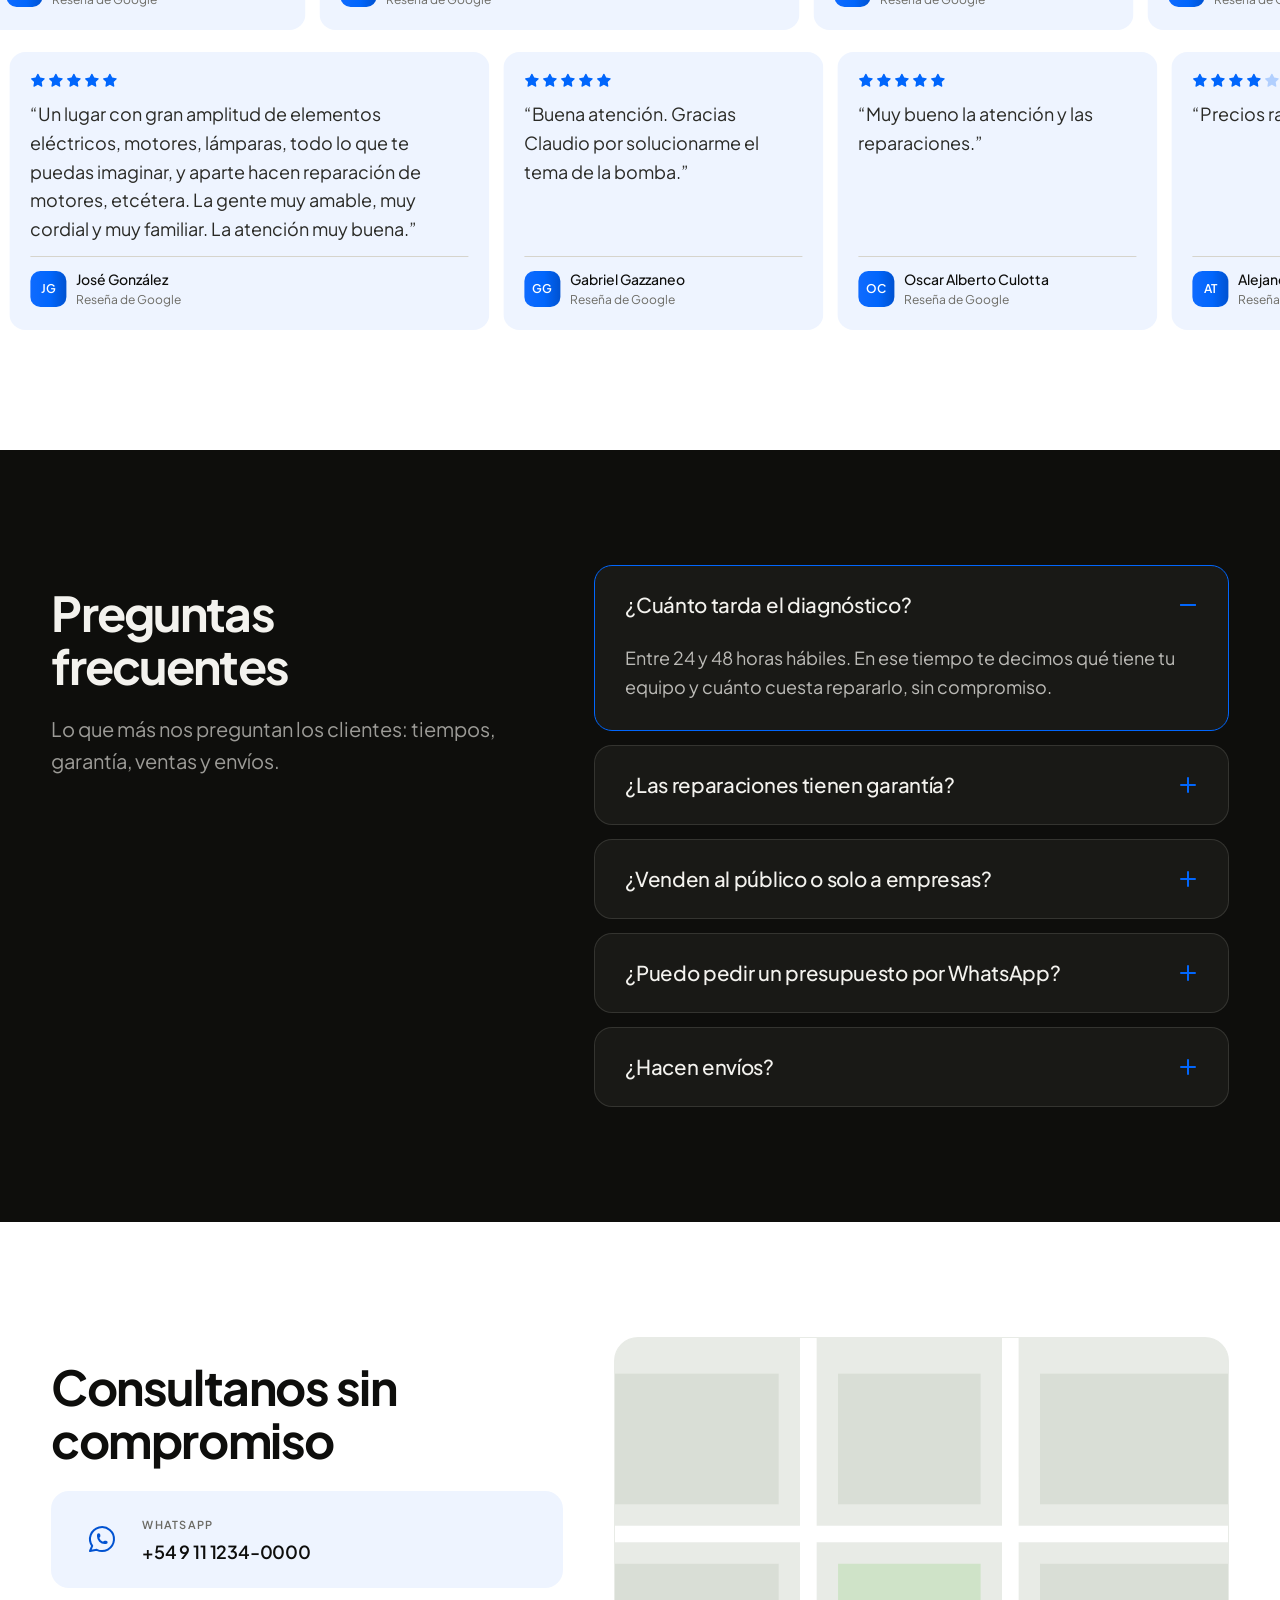
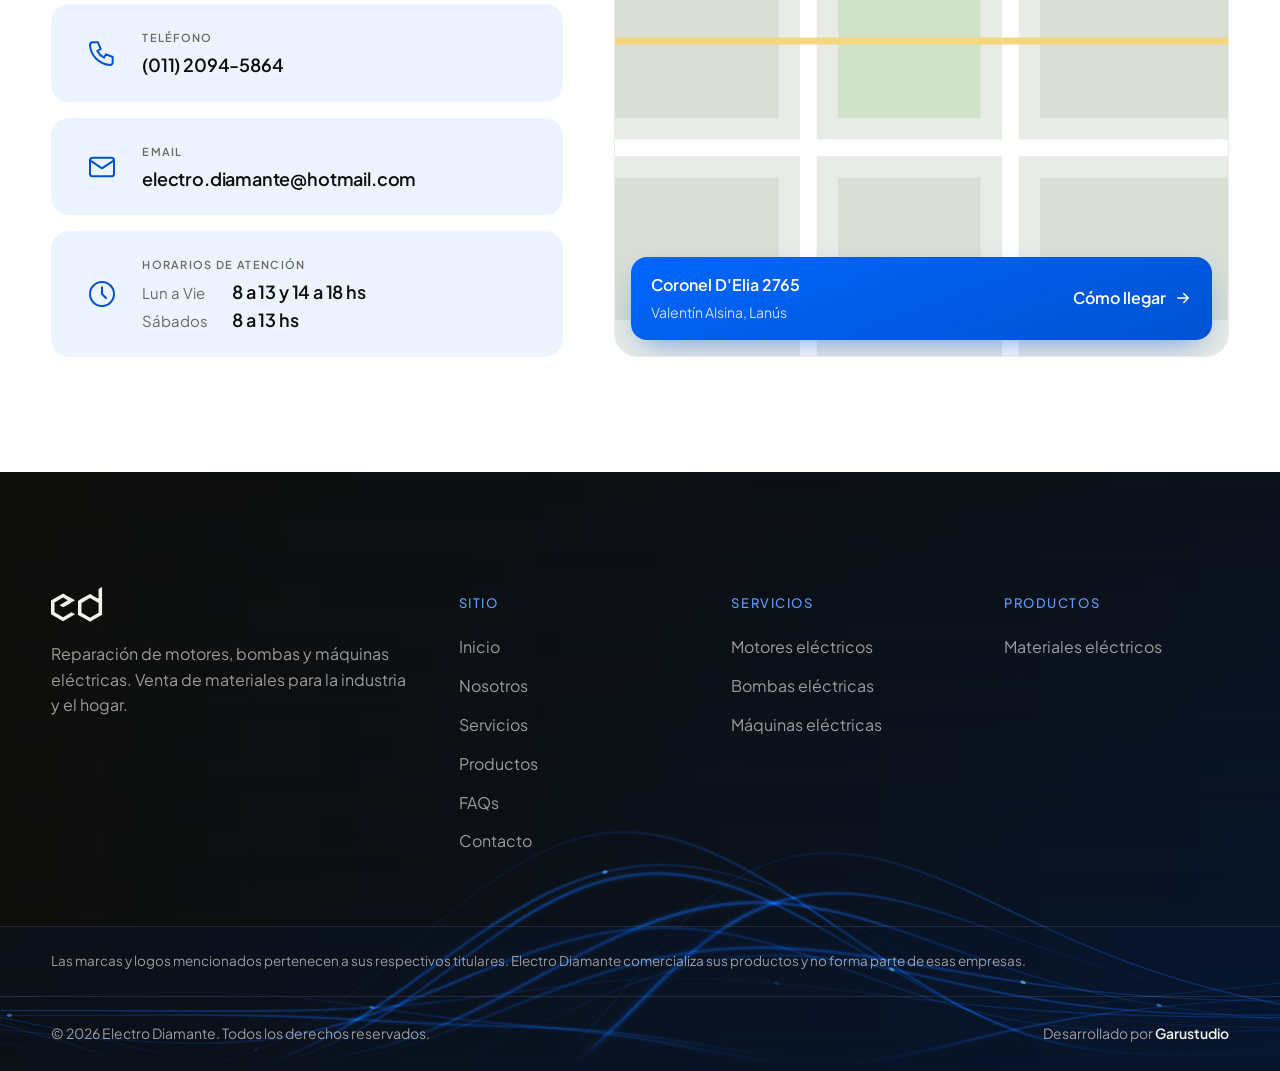
==== commit 9eedec2f: "Add files via upload" ====
--- a/index.html
+++ b/index.html
@@ -13,19 +13,19 @@
   <meta property="og:type" content="website">
   <script>document.documentElement.className+=" js";</script>
   <script>if(location.hash){var h=document.documentElement;h.style.scrollBehavior="auto";addEventListener("load",function(){setTimeout(function(){h.style.scrollBehavior=""},400)})}</script>
-  <link rel="icon" href="assets/img/favicon.svg?v=20261201" type="image/svg+xml">
-  <link rel="apple-touch-icon" href="assets/img/apple-touch-icon.png?v=20261201">
+  <link rel="icon" href="assets/img/favicon.svg?v=20261202" type="image/svg+xml">
+  <link rel="apple-touch-icon" href="assets/img/apple-touch-icon.png?v=20261202">
   <link rel="prefetch" href="productos.html">
   <link rel="preconnect" href="https://fonts.googleapis.com">
   <link rel="preconnect" href="https://fonts.gstatic.com" crossorigin>
   <link rel="preload" as="style" href="https://fonts.googleapis.com/css2?family=Plus+Jakarta+Sans:wght@300;400;500;600;700&display=swap" onload="this.onload=null;this.rel='stylesheet'">
   <noscript><link rel="stylesheet" href="https://fonts.googleapis.com/css2?family=Plus+Jakarta+Sans:wght@300;400;500;600;700&display=swap"></noscript>
-  <link rel="stylesheet" href="styles.css?v=20261201">
-  <link rel="stylesheet" href="hero-split.css?v=20261201">
-  <link rel="stylesheet" href="hero-waves.css?v=20261201">
-  <script src="config.js?v=20261201" defer></script>
-  <script src="main.js?v=20261201" defer></script>
-  <script src="hero-waves.js?v=20261201" defer></script>
+  <link rel="stylesheet" href="styles.css?v=20261202">
+  <link rel="stylesheet" href="hero-split.css?v=20261202">
+  <link rel="stylesheet" href="hero-waves.css?v=20261202">
+  <script src="config.js?v=20261202" defer></script>
+  <script src="main.js?v=20261202" defer></script>
+  <script src="hero-waves.js?v=20261202" defer></script>
   <script>document.addEventListener("DOMContentLoaded",function(){initHeroWaves(".hero-split",{hShift:0,rightBias:0,waveY:0.16});initHeroWaves(".footer--grid",{hShift:0,rightBias:0,waveY:0.12,intensity:0.4,linesDesktop:12});});</script>
   <script type="application/ld+json">{"@context":"https://schema.org","@type":"LocalBusiness","name":"Electro Diamante","description":"Reparación de motores, bombas y máquinas eléctricas. Venta de materiales eléctricos para la industria y el hogar.","telephone":"+541120945864","email":"electro.diamante@hotmail.com","address":{"@type":"PostalAddress","streetAddress":"Coronel D'Elia 2765","addressLocality":"Valentín Alsina, Lanús","addressRegion":"Buenos Aires","addressCountry":"AR"},"openingHoursSpecification":[{"@type":"OpeningHoursSpecification","dayOfWeek":["Monday","Tuesday","Wednesday","Thursday","Friday"],"opens":"08:00","closes":"13:00"},{"@type":"OpeningHoursSpecification","dayOfWeek":["Monday","Tuesday","Wednesday","Thursday","Friday"],"opens":"14:00","closes":"18:00"},{"@type":"OpeningHoursSpecification","dayOfWeek":"Saturday","opens":"08:00","closes":"13:00"}]}</script>
 </head>
--- a/styles.css
+++ b/styles.css
@@ -2473,3 +2473,5 @@
 /* FAQ: sin brillo, abierta con marco azul */
 #faq.tone-dark .faq__item,#faq.tone-dark .faq__item.is-open{background:#191916!important}
 #faq.tone-dark .faq__item.is-open{border-color:#0166FC!important;box-shadow:none!important}
+/* Opiniones mobile: margen lateral de 16px como el resto de las tarjetas */
+@media (max-width:760px){.imc-rows{padding-inline:16px;box-sizing:border-box}}
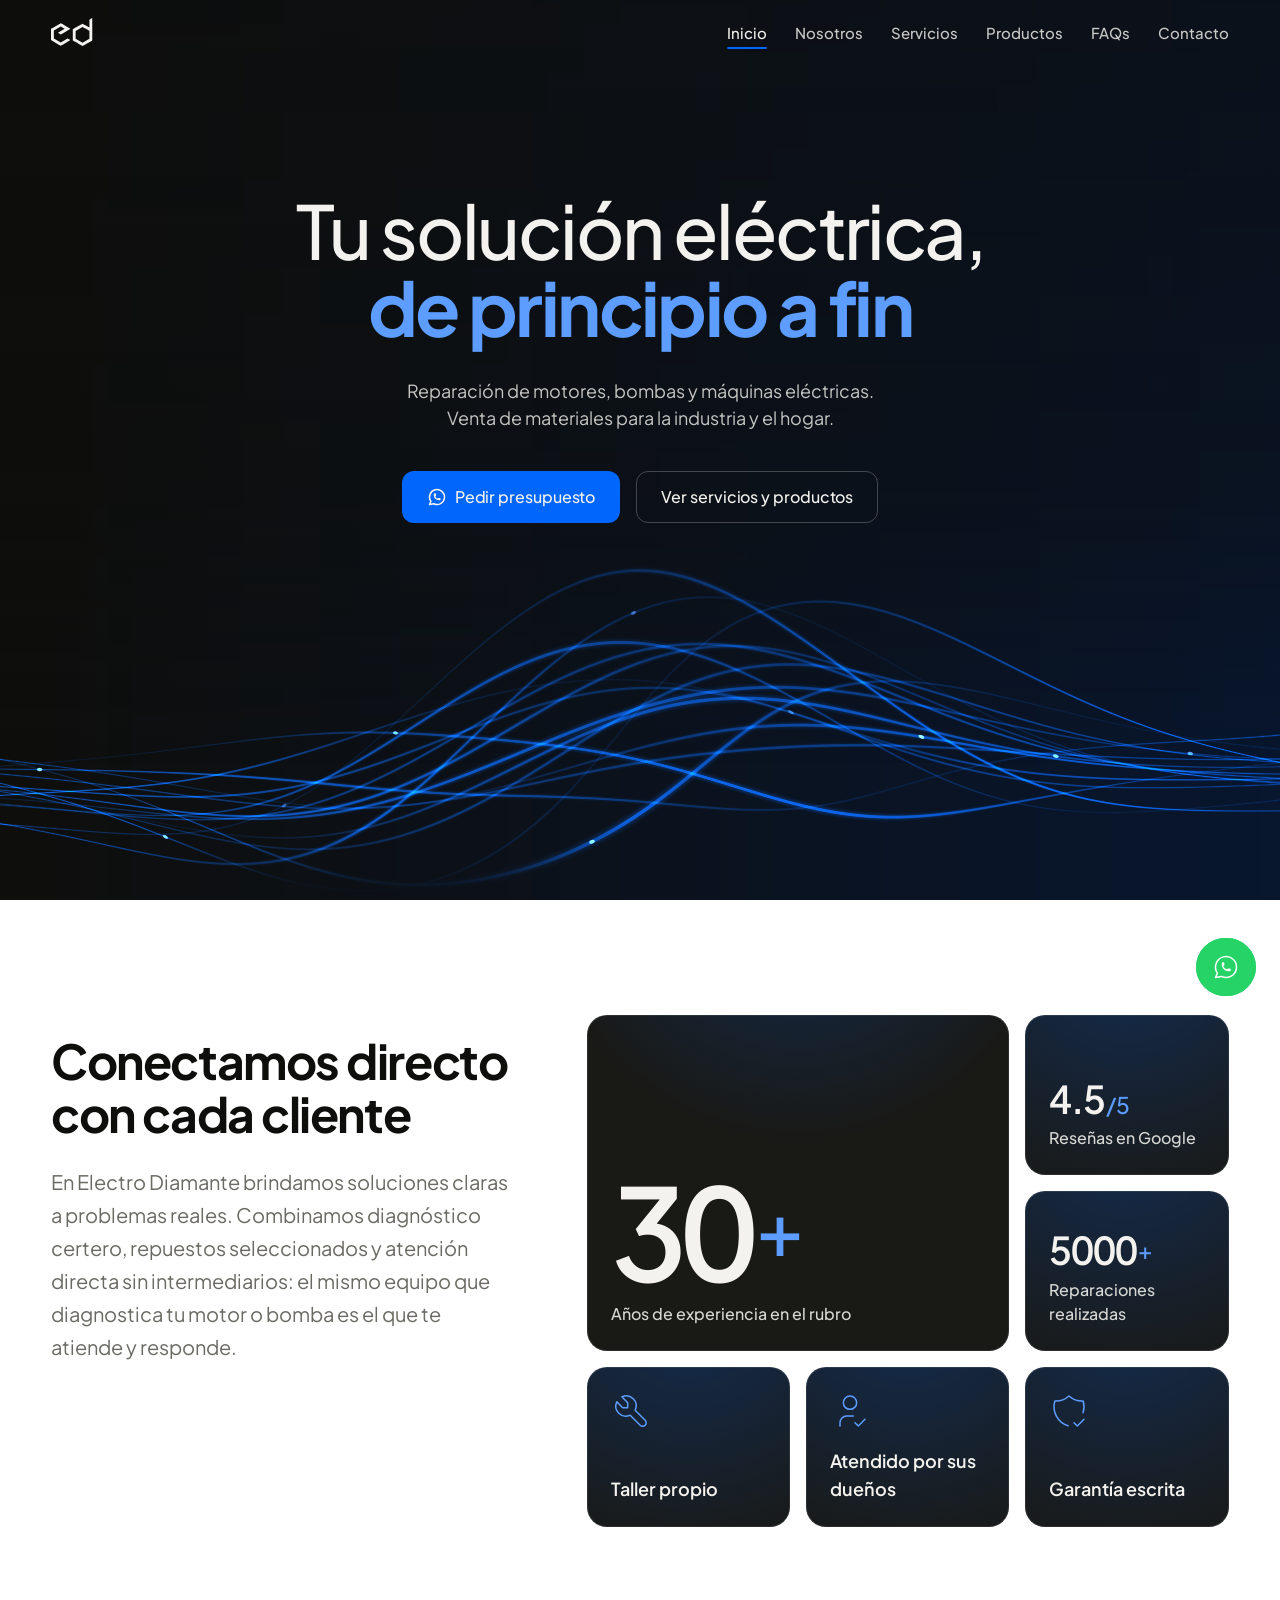
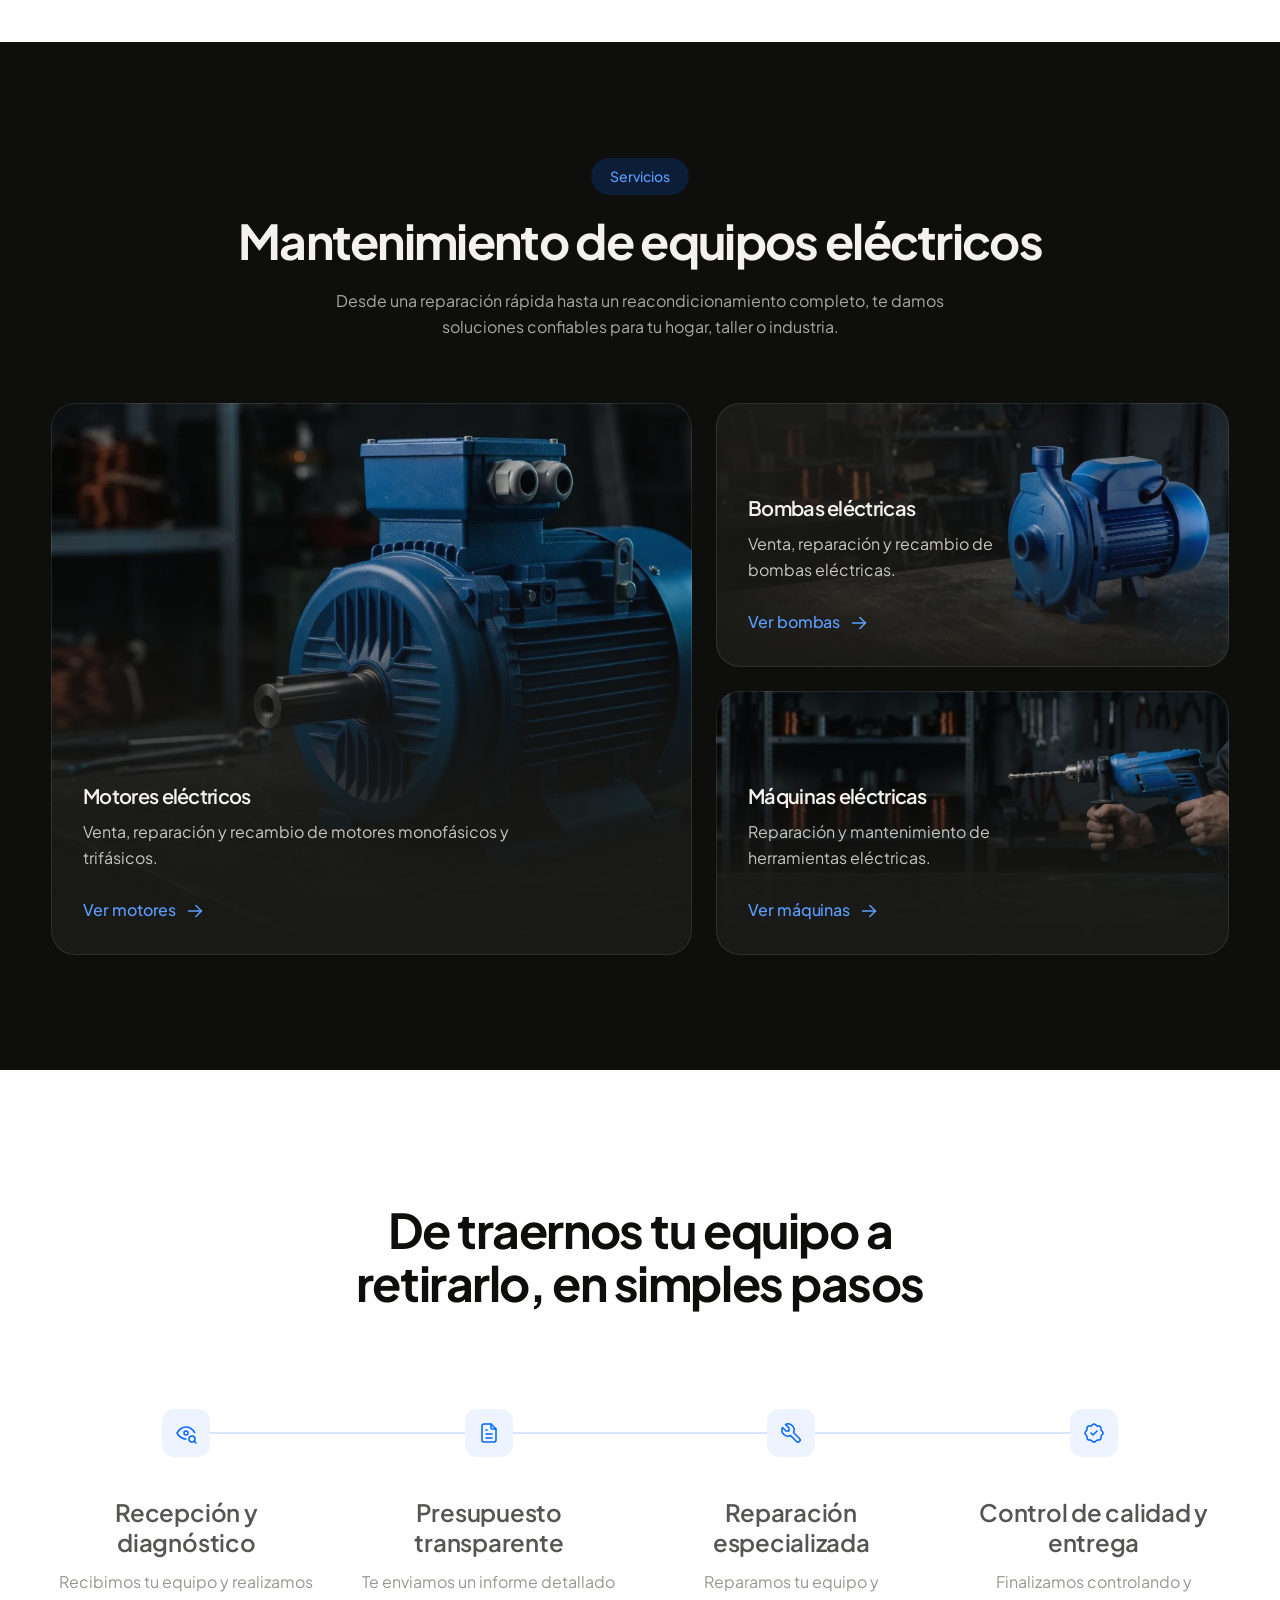
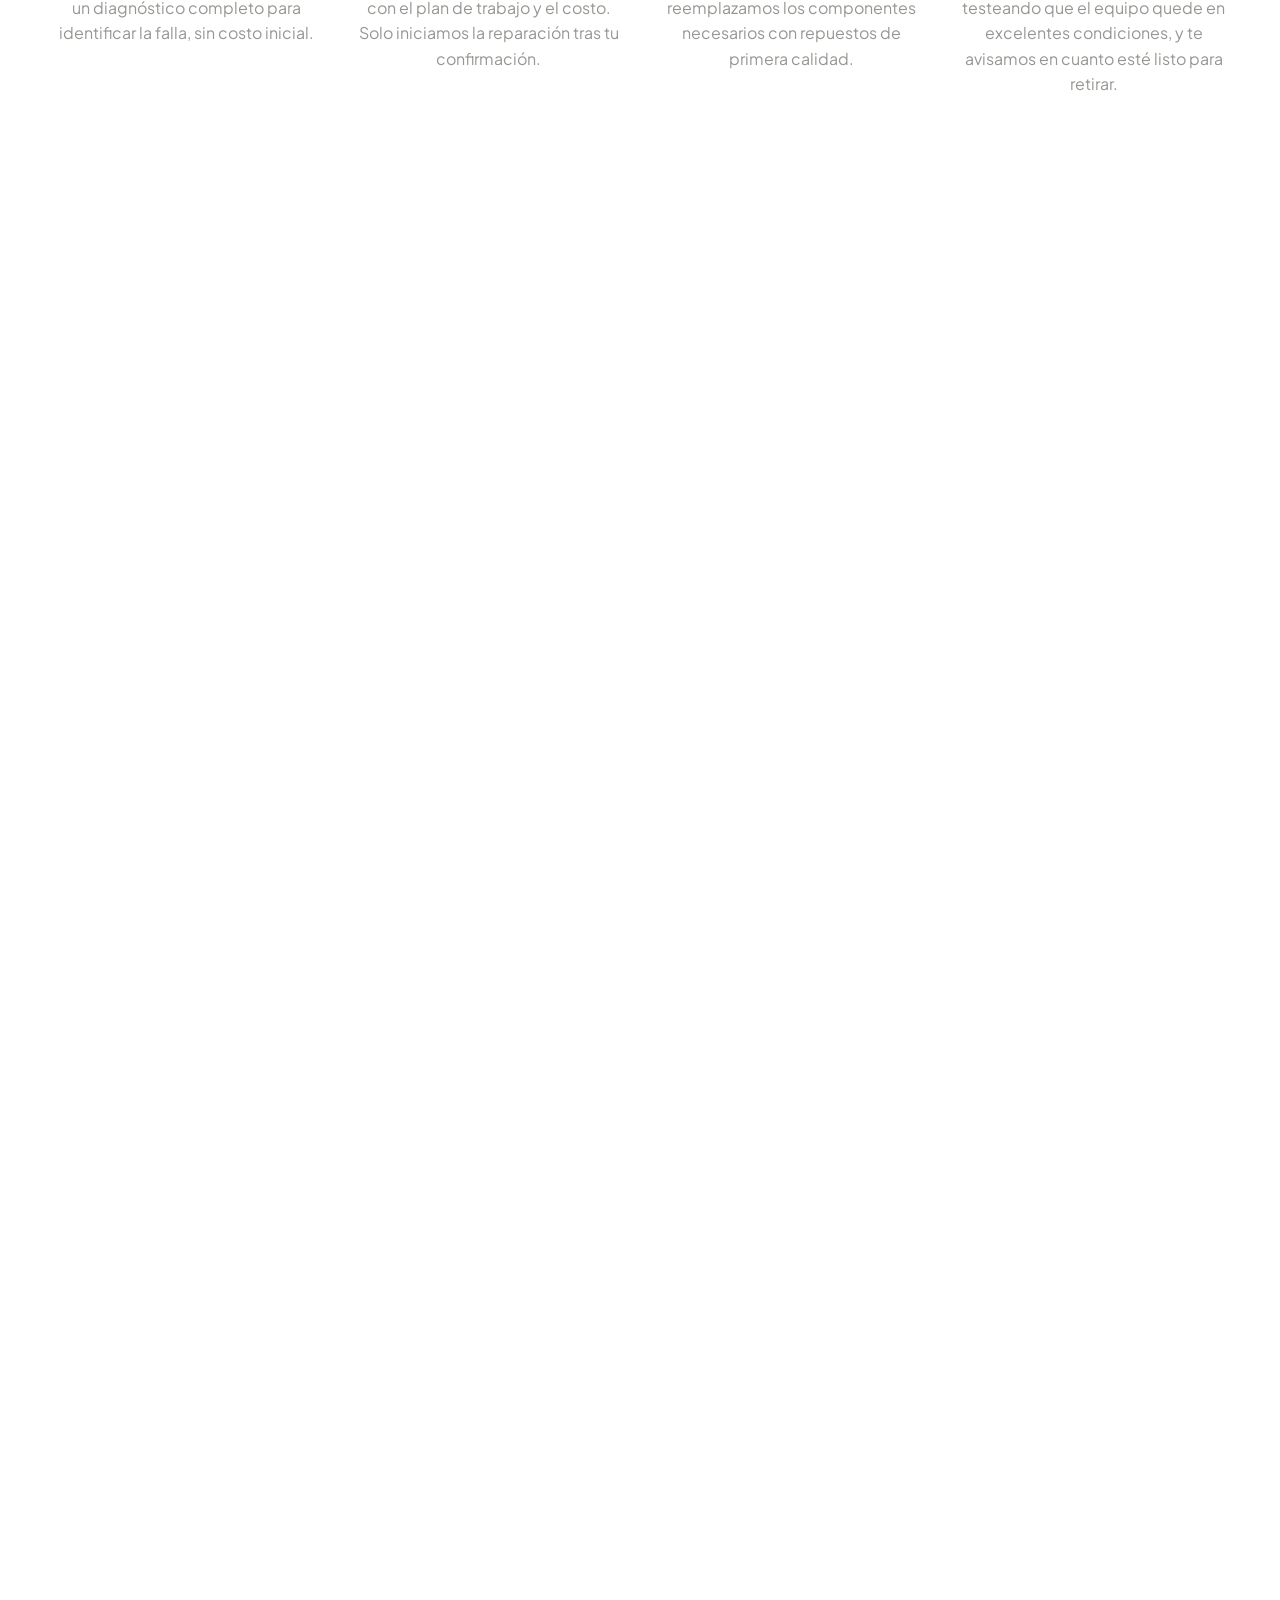
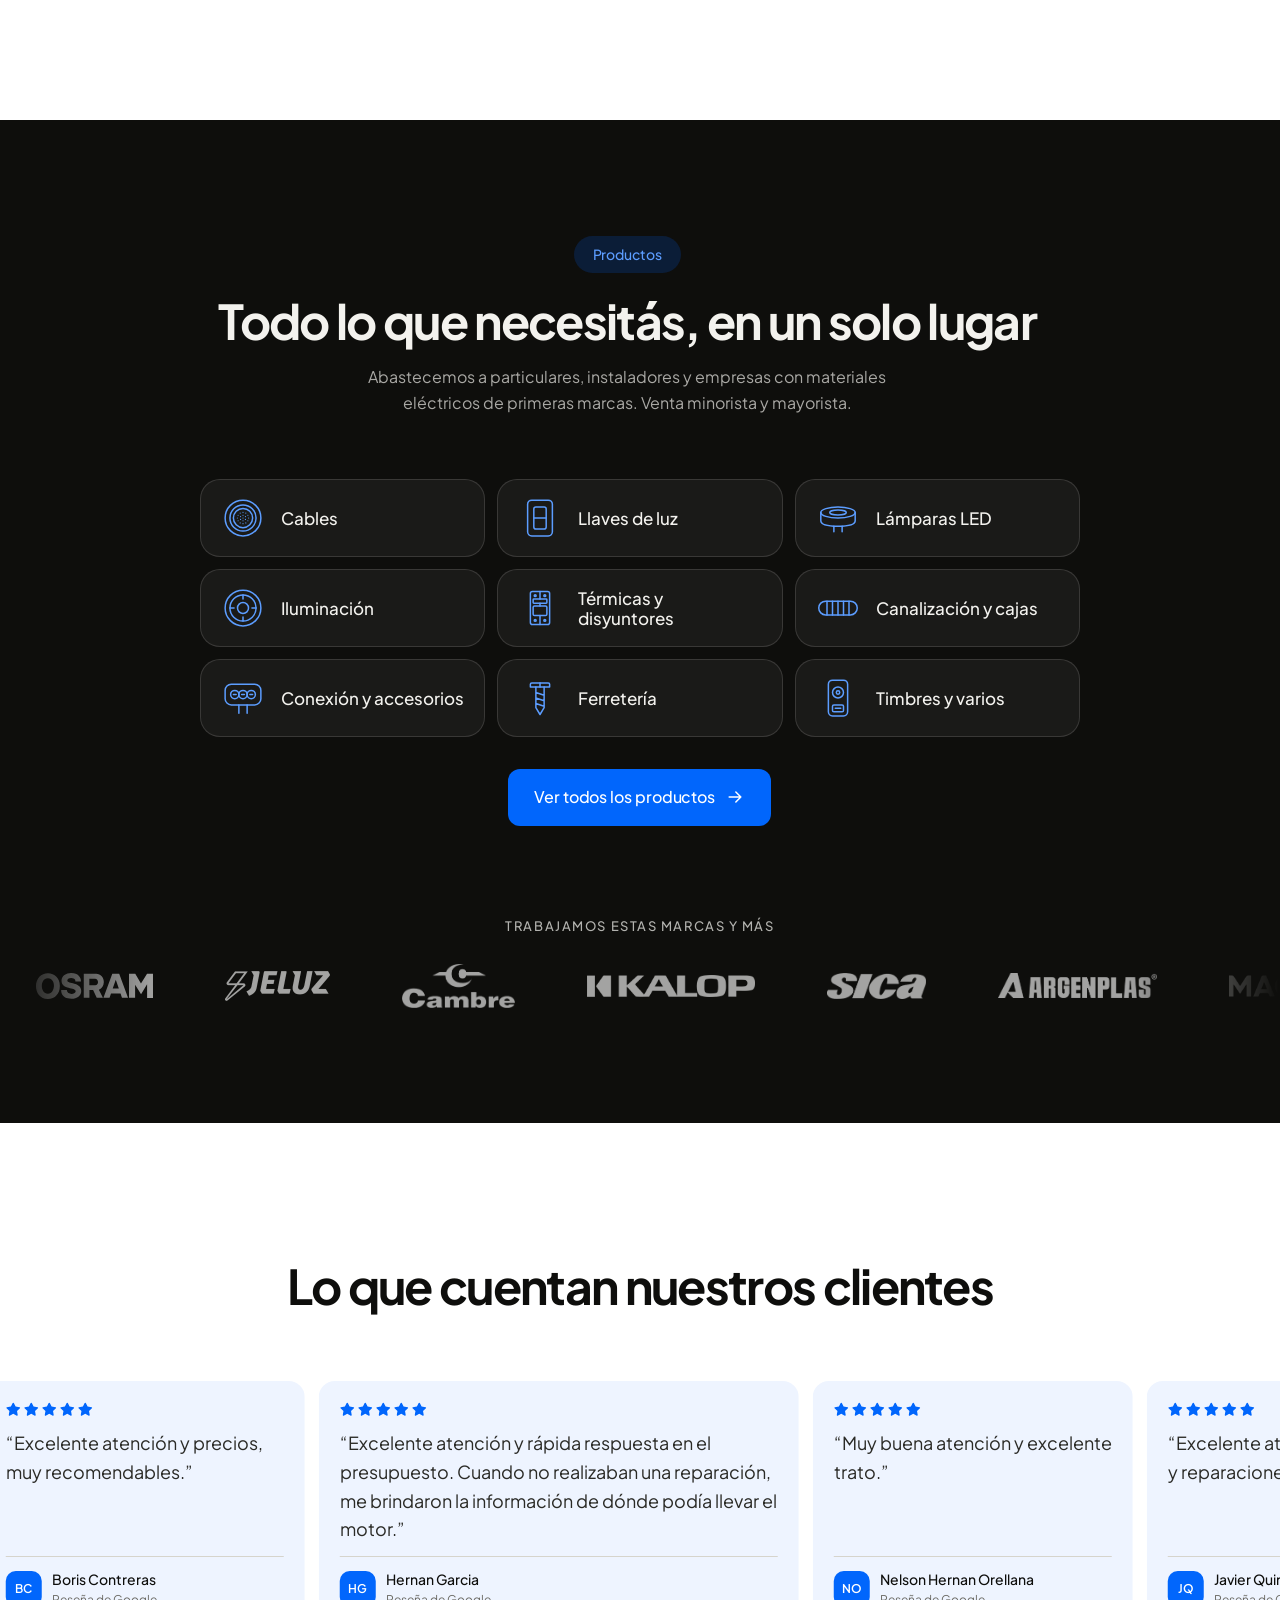
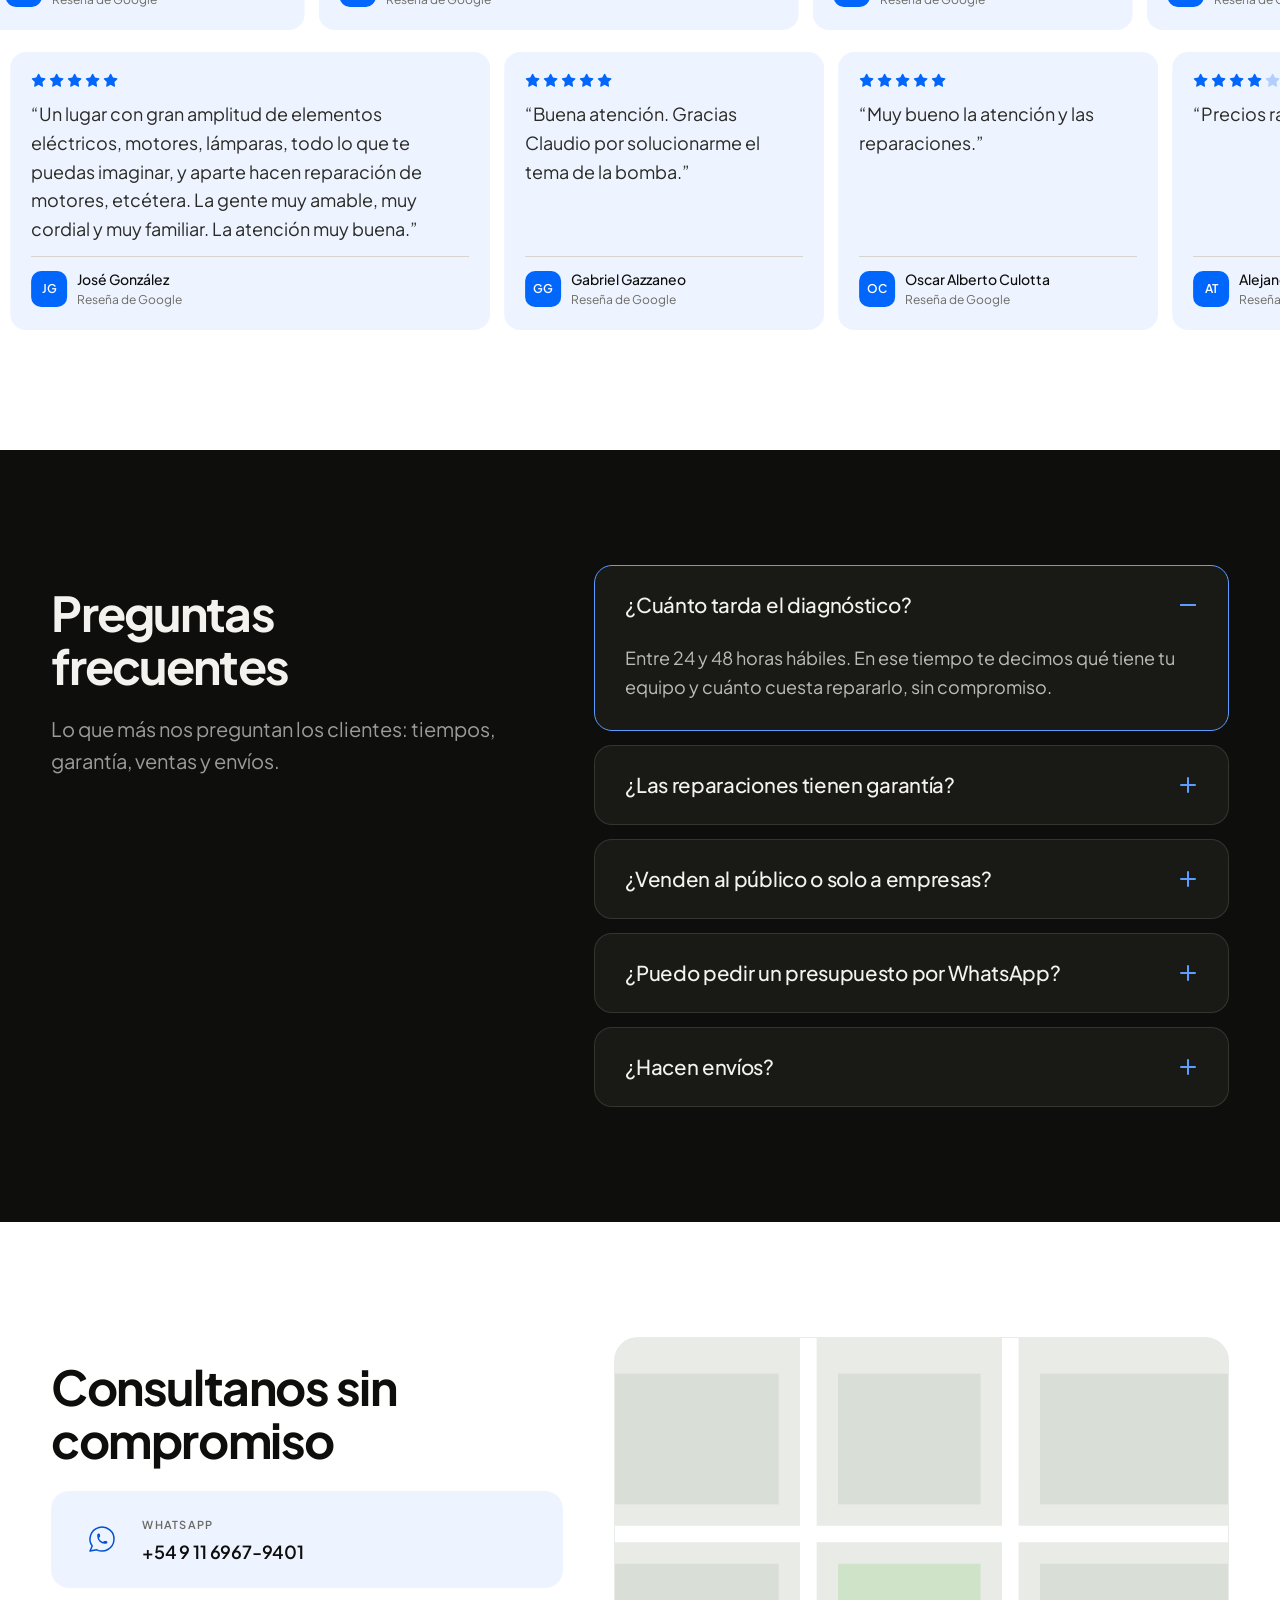
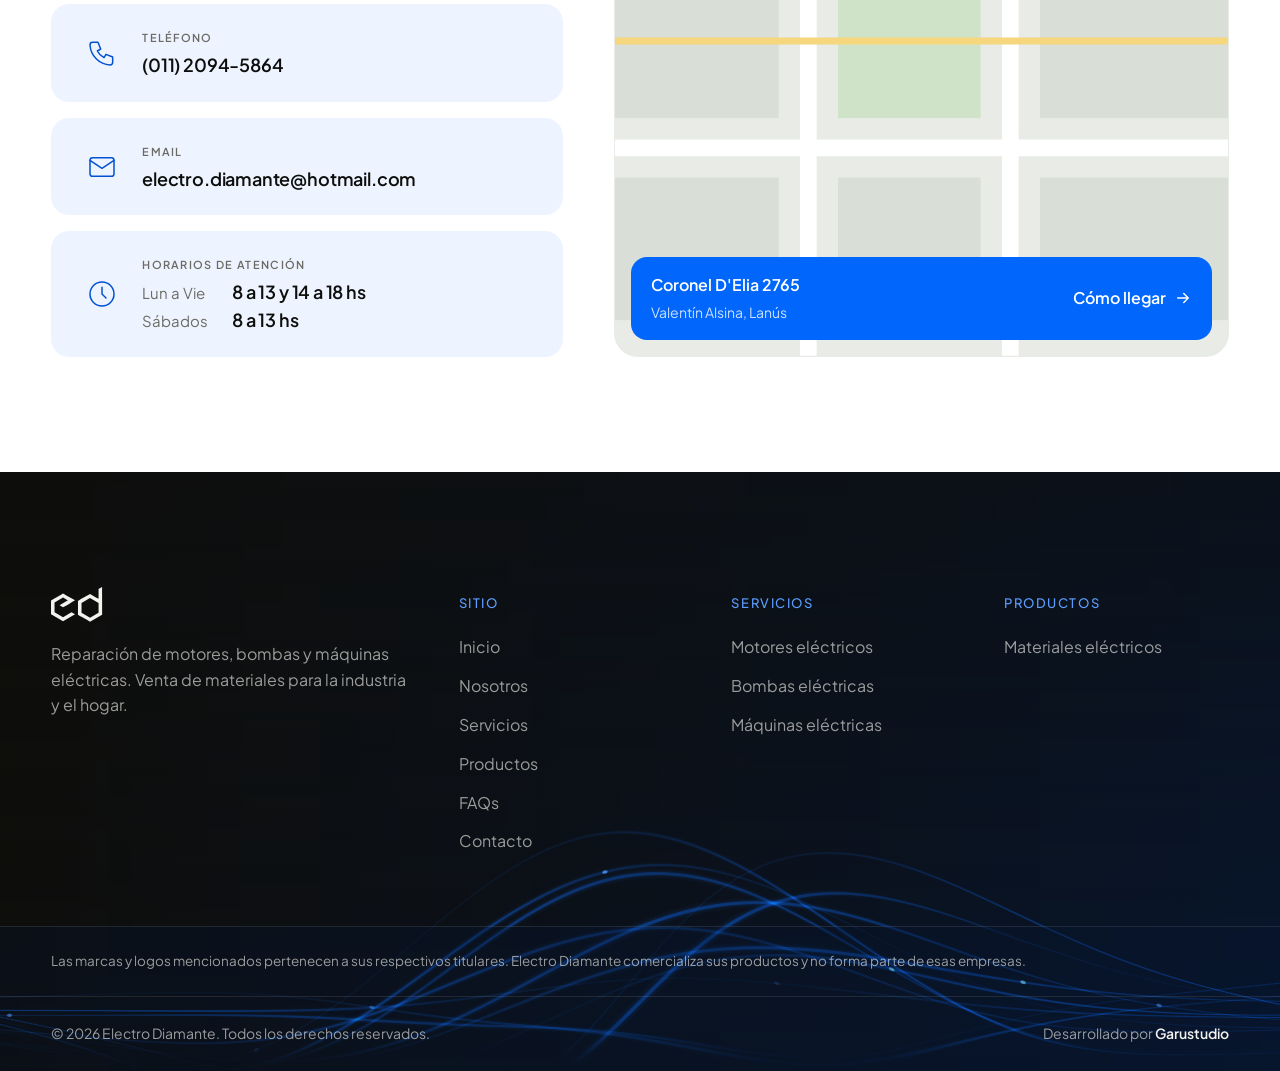
==== commit 0687d30a: "Add files via upload" ====
--- a/index.html
+++ b/index.html
@@ -11,21 +11,26 @@
   <meta property="og:title" content="Electro Diamante: Tu solución eléctrica, de principio a fin">
   <meta property="og:description" content="Reparación de motores y bombas eléctricas. Venta de materiales eléctricos para la industria y el hogar.">
   <meta property="og:type" content="website">
+  <meta property="og:image" content="https://electrodiamante.com.ar/assets/img/og-image.png">
+  <meta property="og:image:width" content="1200">
+  <meta property="og:image:height" content="630">
+  <meta property="og:image:alt" content="Electro Diamante: Tu solución eléctrica, de principio a fin">
+  <meta name="twitter:card" content="summary_large_image">
   <script>document.documentElement.className+=" js";</script>
   <script>if(location.hash){var h=document.documentElement;h.style.scrollBehavior="auto";addEventListener("load",function(){setTimeout(function(){h.style.scrollBehavior=""},400)})}</script>
-  <link rel="icon" href="assets/img/favicon.svg?v=20261202" type="image/svg+xml">
-  <link rel="apple-touch-icon" href="assets/img/apple-touch-icon.png?v=20261202">
+  <link rel="icon" href="assets/img/favicon.svg?v=20261212" type="image/svg+xml">
+  <link rel="apple-touch-icon" href="assets/img/apple-touch-icon.png?v=20261212">
   <link rel="prefetch" href="productos.html">
   <link rel="preconnect" href="https://fonts.googleapis.com">
   <link rel="preconnect" href="https://fonts.gstatic.com" crossorigin>
   <link rel="preload" as="style" href="https://fonts.googleapis.com/css2?family=Plus+Jakarta+Sans:wght@300;400;500;600;700&display=swap" onload="this.onload=null;this.rel='stylesheet'">
   <noscript><link rel="stylesheet" href="https://fonts.googleapis.com/css2?family=Plus+Jakarta+Sans:wght@300;400;500;600;700&display=swap"></noscript>
-  <link rel="stylesheet" href="styles.css?v=20261202">
-  <link rel="stylesheet" href="hero-split.css?v=20261202">
-  <link rel="stylesheet" href="hero-waves.css?v=20261202">
-  <script src="config.js?v=20261202" defer></script>
-  <script src="main.js?v=20261202" defer></script>
-  <script src="hero-waves.js?v=20261202" defer></script>
+  <link rel="stylesheet" href="styles.css?v=20261212">
+  <link rel="stylesheet" href="hero-split.css?v=20261212">
+  <link rel="stylesheet" href="hero-waves.css?v=20261212">
+  <script src="config.js?v=20261212" defer></script>
+  <script src="main.js?v=20261212" defer></script>
+  <script src="hero-waves.js?v=20261212" defer></script>
   <script>document.addEventListener("DOMContentLoaded",function(){initHeroWaves(".hero-split",{hShift:0,rightBias:0,waveY:0.16});initHeroWaves(".footer--grid",{hShift:0,rightBias:0,waveY:0.12,intensity:0.4,linesDesktop:12});});</script>
   <script type="application/ld+json">{"@context":"https://schema.org","@type":"LocalBusiness","name":"Electro Diamante","description":"Reparación de motores, bombas y máquinas eléctricas. Venta de materiales eléctricos para la industria y el hogar.","telephone":"+541120945864","email":"electro.diamante@hotmail.com","address":{"@type":"PostalAddress","streetAddress":"Coronel D'Elia 2765","addressLocality":"Valentín Alsina, Lanús","addressRegion":"Buenos Aires","addressCountry":"AR"},"openingHoursSpecification":[{"@type":"OpeningHoursSpecification","dayOfWeek":["Monday","Tuesday","Wednesday","Thursday","Friday"],"opens":"08:00","closes":"13:00"},{"@type":"OpeningHoursSpecification","dayOfWeek":["Monday","Tuesday","Wednesday","Thursday","Friday"],"opens":"14:00","closes":"18:00"},{"@type":"OpeningHoursSpecification","dayOfWeek":"Saturday","opens":"08:00","closes":"13:00"}]}</script>
 </head>
@@ -74,7 +79,7 @@
           </h1>
           <p class="hs-lead"><span>Reparación de motores, bombas y máquinas eléctricas.</span> <span>Venta de materiales para la industria y el hogar.</span></p>
           <div class="hs-actions">
-            <a class="hs-btn hs-btn--primary" data-wa="Hola Electro Diamante, quiero pedir un presupuesto." href="https://wa.me/5491112340000?text=Hola%20Electro%20Diamante%2C%20quiero%20pedir%20un%20presupuesto." target="_blank" rel="noopener"><svg class="hs-btn-icon" aria-hidden="true" viewBox="0 0 24 24" fill="none" stroke="currentColor" stroke-width="2" stroke-linecap="round" stroke-linejoin="round" aria-hidden="true"><path d="M3 21l1.65 -3.8a9 9 0 1 1 3.4 2.9l-5.05 .9"/><path d="M9 10a.5 .5 0 0 0 1 0v-1a.5 .5 0 0 0 -1 0v1a5 5 0 0 0 5 5h1a.5 .5 0 0 0 0 -1h-1a.5 .5 0 0 0 0 1"/></svg>Pedir presupuesto</a>
+            <a class="hs-btn hs-btn--primary" data-wa="Hola Electro Diamante, quiero pedir un presupuesto." href="https://wa.me/5491169679401?text=Hola%20Electro%20Diamante%2C%20quiero%20pedir%20un%20presupuesto." target="_blank" rel="noopener"><svg class="hs-btn-icon" aria-hidden="true" viewBox="0 0 24 24" fill="none" stroke="currentColor" stroke-width="2" stroke-linecap="round" stroke-linejoin="round" aria-hidden="true"><path d="M3 21l1.65 -3.8a9 9 0 1 1 3.4 2.9l-5.05 .9"/><path d="M9 10a.5 .5 0 0 0 1 0v-1a.5 .5 0 0 0 -1 0v1a5 5 0 0 0 5 5h1a.5 .5 0 0 0 0 -1h-1a.5 .5 0 0 0 0 1"/></svg>Pedir presupuesto</a>
             <a class="hs-btn hs-btn--ghost" href="#servicios">Ver servicios y productos</a>
           </div>
         </div>
@@ -327,7 +332,7 @@
           <h2 class="h2 reveal">Consultanos sin compromiso</h2>
         </div>
         <ul class="ct__list">
-          <li class="reveal"><a class="ct-row" data-wa="Hola Electro Diamante, quiero hacer una consulta." href="https://wa.me/5491112340000?text=Hola%20Electro%20Diamante%2C%20quiero%20hacer%20una%20consulta." target="_blank" rel="noopener" aria-label="Escribir por WhatsApp"><span class="ct-ico"><svg viewBox="0 0 24 24" fill="none" stroke="currentColor" stroke-width="1.75" stroke-linecap="round" stroke-linejoin="round" aria-hidden="true"><path d="M3 21l1.65 -3.8a9 9 0 1 1 3.4 2.9l-5.05 .9"/><path d="M9 10a.5 .5 0 0 0 1 0v-1a.5 .5 0 0 0 -1 0v1a5 5 0 0 0 5 5h1a.5 .5 0 0 0 0 -1h-1a.5 .5 0 0 0 0 1"/></svg></span><span><span class="ct-lbl">WhatsApp</span><span class="ct-val">+54 9 11 1234-0000</span></span></a></li>
+          <li class="reveal"><a class="ct-row" data-wa="Hola Electro Diamante, quiero hacer una consulta." href="https://wa.me/5491169679401?text=Hola%20Electro%20Diamante%2C%20quiero%20hacer%20una%20consulta." target="_blank" rel="noopener" aria-label="Escribir por WhatsApp"><span class="ct-ico"><svg viewBox="0 0 24 24" fill="none" stroke="currentColor" stroke-width="1.75" stroke-linecap="round" stroke-linejoin="round" aria-hidden="true"><path d="M3 21l1.65 -3.8a9 9 0 1 1 3.4 2.9l-5.05 .9"/><path d="M9 10a.5 .5 0 0 0 1 0v-1a.5 .5 0 0 0 -1 0v1a5 5 0 0 0 5 5h1a.5 .5 0 0 0 0 -1h-1a.5 .5 0 0 0 0 1"/></svg></span><span><span class="ct-lbl">WhatsApp</span><span class="ct-val">+54 9 11 6967-9401</span></span></a></li>
           <li class="reveal"><a class="ct-row" data-tel href="tel:+541120945864" aria-label="Llamar al local"><span class="ct-ico"><svg viewBox="0 0 24 24" fill="none" stroke="currentColor" stroke-width="2" stroke-linecap="round" stroke-linejoin="round" aria-hidden="true"><path d="M5 4h4l2 5l-2.5 1.5a11 11 0 0 0 5 5l1.5 -2.5l5 2v4a2 2 0 0 1 -2 2a16 16 0 0 1 -15 -15a2 2 0 0 1 2 -2"/></svg></span><span><span class="ct-lbl">Teléfono</span><span class="ct-val" data-phone>(011) 2094-5864</span></span></a></li>
           <li class="reveal"><a class="ct-row footer__mail" href="mailto:electro.diamante@hotmail.com" aria-label="Escribir un email"><span class="ct-ico"><svg viewBox="0 0 24 24" fill="none" stroke="currentColor" stroke-width="2" stroke-linecap="round" stroke-linejoin="round" aria-hidden="true"><path d="M3 7a2 2 0 0 1 2 -2h14a2 2 0 0 1 2 2v10a2 2 0 0 1 -2 2h-14a2 2 0 0 1 -2 -2v-10z"/><path d="M3 7l9 6l9 -6"/></svg></span><span><span class="ct-lbl">Email</span><span class="ct-val ct-val--mail" data-email-text>electro.diamante<wbr>@hotmail.com</span></span></a></li>
           <li class="reveal"><div class="ct-row"><span class="ct-ico"><svg viewBox="0 0 24 24" fill="none" stroke="currentColor" stroke-width="2" stroke-linecap="round" stroke-linejoin="round" aria-hidden="true"><path d="M3 12a9 9 0 1 0 18 0a9 9 0 0 0 -18 0"/><path d="M12 7v5l3 3"/></svg></span><span><span class="ct-lbl">Horarios de atención</span><span class="ct-hours"><span class="ct-hd">Lun a Vie</span><span class="ct-val">8 a 13 y 14 a 18 hs</span><span class="ct-hd">Sábados</span><span class="ct-val">8 a 13 hs</span></span></span></div></li>
@@ -388,7 +393,7 @@
   </footer>
 
   <!-- WhatsApp flotante -->
-  <a class="wa-float" data-wa href="https://wa.me/5491112340000?text=Hola%20Electro%20Diamante%2C%20quiero%20hacer%20una%20consulta." target="_blank" rel="noopener" aria-label="Escribir por WhatsApp">
+  <a class="wa-float" data-wa href="https://wa.me/5491169679401?text=Hola%20Electro%20Diamante%2C%20quiero%20hacer%20una%20consulta." target="_blank" rel="noopener" aria-label="Escribir por WhatsApp">
     <svg viewBox="0 0 24 24" fill="none" stroke="currentColor" stroke-width="2" stroke-linecap="round" stroke-linejoin="round" aria-hidden="true"><path d="M3 21l1.65 -3.8a9 9 0 1 1 3.4 2.9l-5.05 .9"/><path d="M9 10a.5 .5 0 0 0 1 0v-1a.5 .5 0 0 0 -1 0v1a5 5 0 0 0 5 5h1a.5 .5 0 0 0 0 -1h-1a.5 .5 0 0 0 0 1"/></svg><span class="wa-float__txt">Pedir presupuesto</span>
   </a>
 
--- a/styles.css
+++ b/styles.css
@@ -2472,6 +2472,65 @@
 }
 /* FAQ: sin brillo, abierta con marco azul */
 #faq.tone-dark .faq__item,#faq.tone-dark .faq__item.is-open{background:#191916!important}
-#faq.tone-dark .faq__item.is-open{border-color:#0166FC!important;box-shadow:none!important}
+#faq.tone-dark .faq__item.is-open{border-color:#5C9DFF!important;box-shadow:none!important}
 /* Opiniones mobile: margen lateral de 16px como el resto de las tarjetas */
 @media (max-width:760px){.imc-rows{padding-inline:16px;box-sizing:border-box}}
+
+/* Páginas internas: hero con el mismo diseño que la home, más bajo */
+.hero-split .hs-title .hs-inl{display:inline}
+body .hero-split.hero-split--page{min-height:0;padding-top:152px;padding-bottom:200px}
+@media (min-width:1100px){body .hero-split.hero-split--page{padding-top:184px;padding-bottom:208px}}
+@media (max-width:600px){body .hero-split.hero-split--page{padding-top:128px;padding-bottom:160px}}
+
+/* Otros servicios (subpáginas): mismo diseño con foto que el Home, dos tarjetas parejas */
+#servicios.otros .svc { grid-template-columns: 1fr; gap: 16px; }
+@media (min-width: 1100px) {
+  #servicios.otros .svc { grid-template-columns: repeat(2, 1fr); gap: 24px; }
+  #servicios.otros .svc__item, #servicios.otros #svc-motores, #servicios.otros #svc-bombas, #servicios.otros #svc-maquinas { grid-row: auto; min-height: 472px; }
+}
+/* Otros servicios: foto de Máquinas cubre toda la tarjeta, taladro hacia la derecha */
+@media (min-width: 761px) {
+  #servicios.otros #svc-maquinas .svc__photo img { width: auto; height: 100cqh; left: auto; right: 0; top: 0; -webkit-mask-image: none; mask-image: none; }
+}
+@media (max-width: 760px) {
+  #servicios.otros #svc-maquinas .svc__photo img { width: 190cqw; left: -80cqw; top: -2cqw; }
+}
+/* Otros servicios: todas las descripciones ocupan dos líneas, así los títulos quedan alineados */
+#servicios.otros #svc-motores p, #servicios.otros #svc-bombas p, #servicios.otros #svc-maquinas p { max-width: none; min-height: 3.2em; }
+/* Bombas: foto más cerca en escritorio (igual que en tablet) */
+@media (min-width: 1100px) {
+  #servicios.otros #svc-bombas .svc__photo img { width: 170cqw; left: -36.5cqw; top: -14cqw; }
+}
+/* Motores: foto con el mismo encuadre que en tablet y celular */
+@media (min-width: 1100px) {
+  #servicios.otros #svc-motores .svc__photo img { transform: translate(24px, -36px) scale(1.1); }
+  #servicios.otros #svc-motores:hover .svc__photo img { transform: translate(24px, -36px) scale(1.16); }
+}
+#faq.tone-dark .faq__icon::before,#faq.tone-dark .faq__icon::after,#faq.tone-dark .faq__item.is-open .faq__icon::before,#faq.tone-dark .faq__item.is-open .faq__icon::after{background:#5C9DFF}
+
+/* =========================================================
+   Guía de color v1: todo en color pleno, sin degradados ni glow.
+   Azul de marca #0166FC · hover #0052D1 · suave #5C9DFF (solo sobre oscuro)
+   Tinte #EEF4FF · verde WhatsApp #25D366
+   ========================================================= */
+:root { --grad: #0166FC; --grad-btn: #0166FC; --grad-wa: #25D366; --volt-text: #0052D1; }
+.btn--volt, .hero--dark .btn--volt, .pc__cta { background: #0166FC; background-size: auto; box-shadow: none; transition: background-color .2s var(--ease), transform .35s var(--ease); }
+.btn--volt:hover, .hero--dark .btn--volt:hover, .pc__cta:hover { background: #0052D1; box-shadow: none; }
+.svc__btn:hover, .section--ink .svc__btn:hover, .svc--light .svc__btn:hover,
+.svc__item:hover .svc__btn, .section--ink .svc__item:hover .svc__btn, .svc--light .svc__item:hover .svc__btn { background: #0166FC; box-shadow: none; }
+.btn--wa, .btn--wa:hover, .contact.is-lit .btn--wa, .contact.is-lit .btn--wa:hover { background: #25D366; box-shadow: none; }
+.wa-float, .lights-on .wa-float { background: #25D366; box-shadow: none; }
+.hstep.is-active .hstep__num { background: #0166FC; box-shadow: none; }
+.ct-ico, .hw.is-on .hw__ico { background: #0166FC; box-shadow: none; }
+.how__steps::after { background: #0166FC; }
+.hw-list::after { background: #0166FC; }
+@media (max-width: 760px) { .hw-list::after { background: #0166FC; } }
+#contacto .ct-row--primary, #contacto .ct__ov { background: #0166FC; box-shadow: none; }
+#contacto a.ct-row--primary:hover { background: #0052D1; }
+.hero__title strong, .hero--dark .hero__title strong { color: #5C9DFF; -webkit-text-fill-color: #5C9DFF; }
+.pill::after, .label.pill::after { display: none; }
+.mq, .pc__media { background: #EEF4FF; }
+
+/* Íconos de interfaz: un solo grosor visible (1,5 px), sin importar el tamaño */
+:is(.hcat, .pc__cta, .wa-float, .hs-wa, .about2__ico, .ct-ico, .ct__go, .hw__ico, .mq__ico, .hs-btn) svg *,
+svg.svc__arrow *, svg.hs-btn-icon *, li > svg * { stroke-width: 1.5px; vector-effect: non-scaling-stroke; }
--- a/hero-split.css
+++ b/hero-split.css
@@ -13,7 +13,7 @@
   --hs-line: rgba(243, 242, 238, .24);
   --hs-blue: #0166FC;
   --hs-blue-hover: #0052D1;
-  --hs-blue-active: #0046B3;
+  --hs-blue-active: #0052D1;
   --hs-blue-light: #5C9DFF;
   --hs-wa: #25D366;
   --hs-wa-hover: #1DB954;
@@ -87,7 +87,7 @@
 }
 .hero-split .hs-title span { display: block; }
 .hero-split .hs-accent {
-  color: var(--hs-blue);
+  color: var(--hs-blue-light);
   font-weight: 700;
 }
 
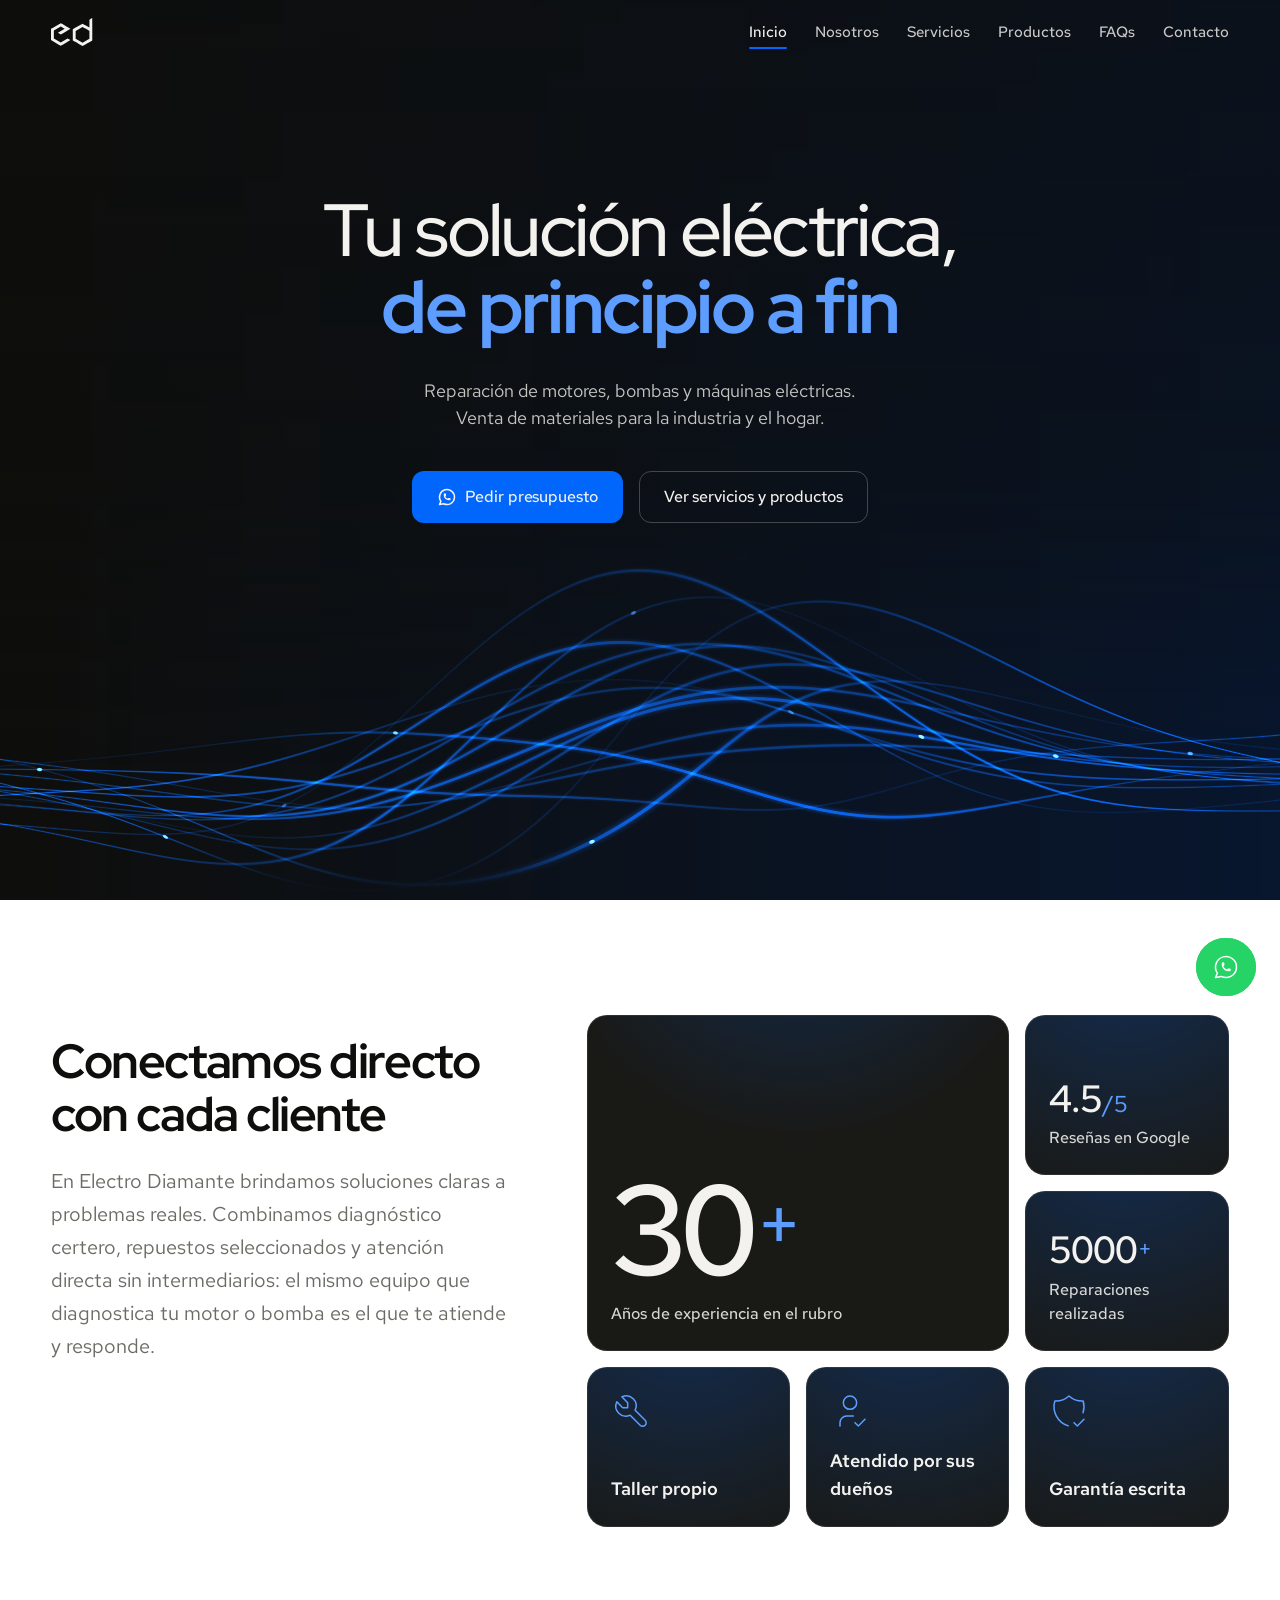
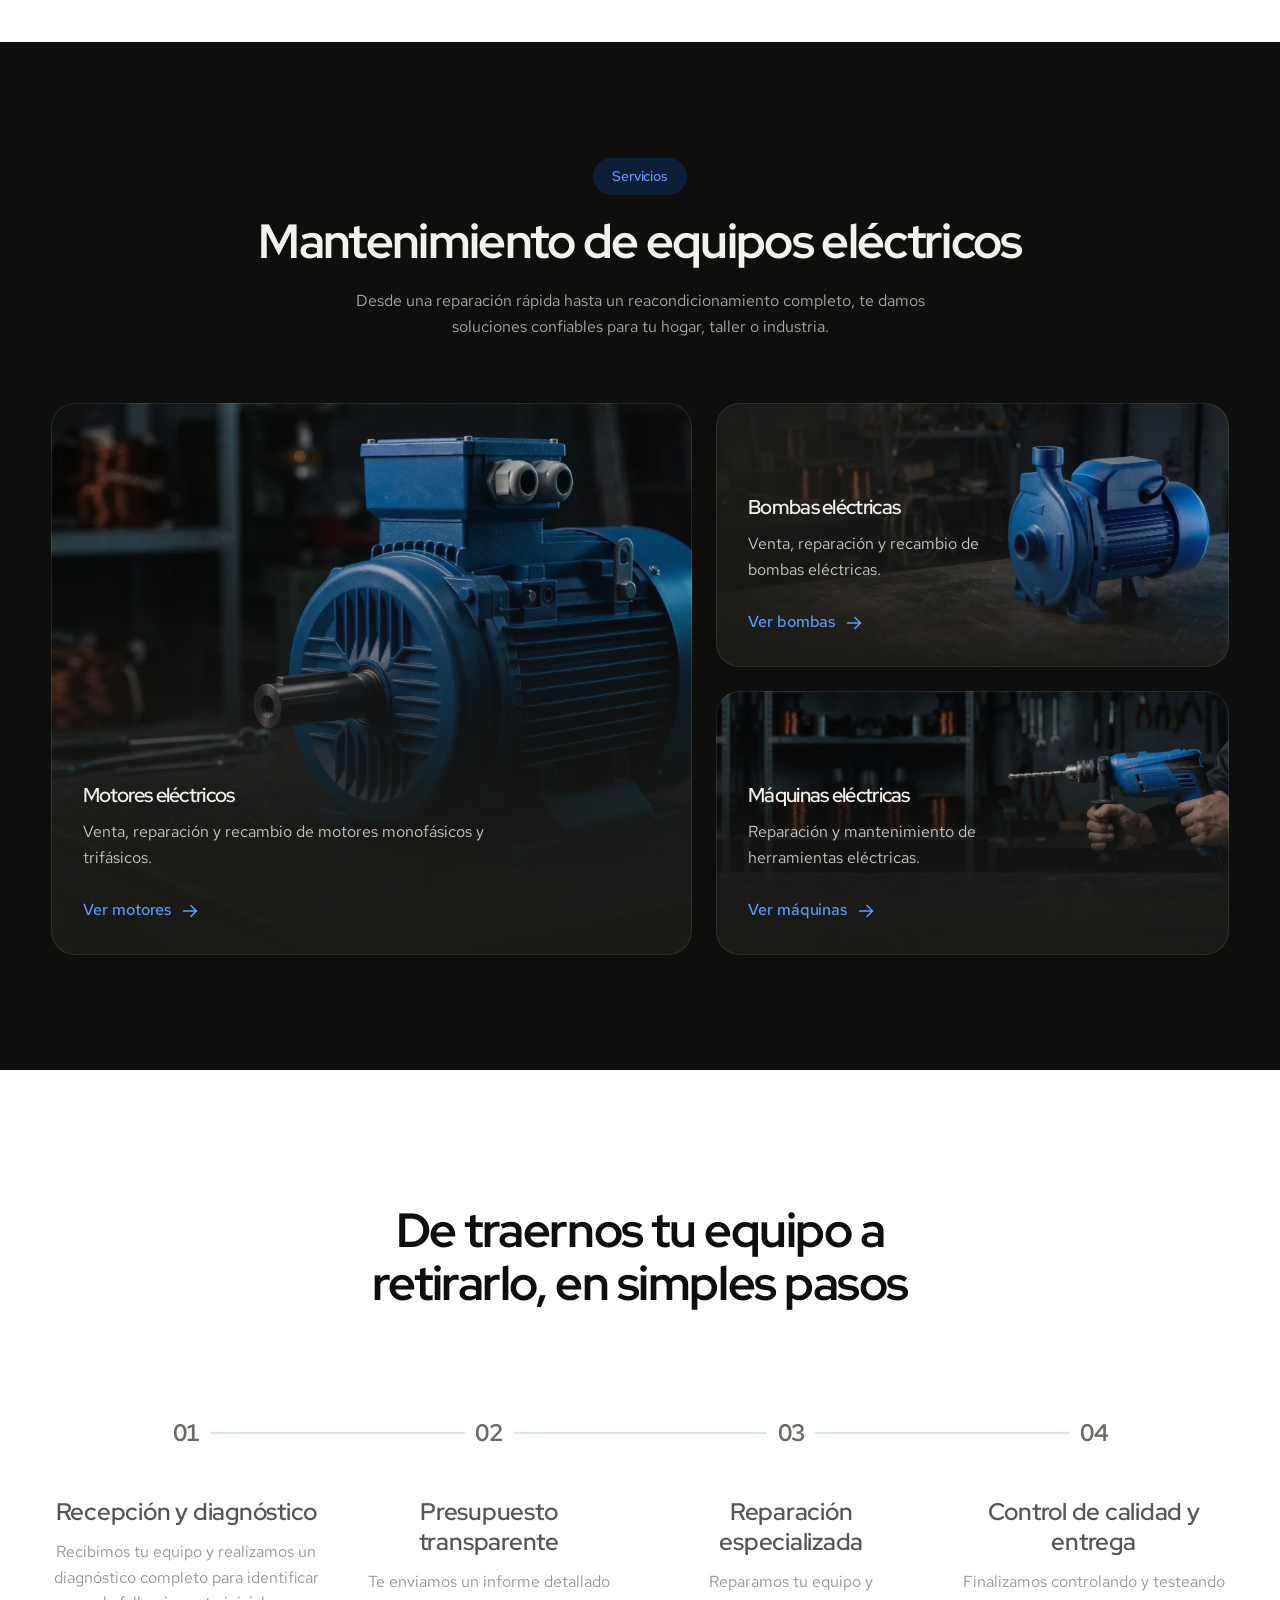
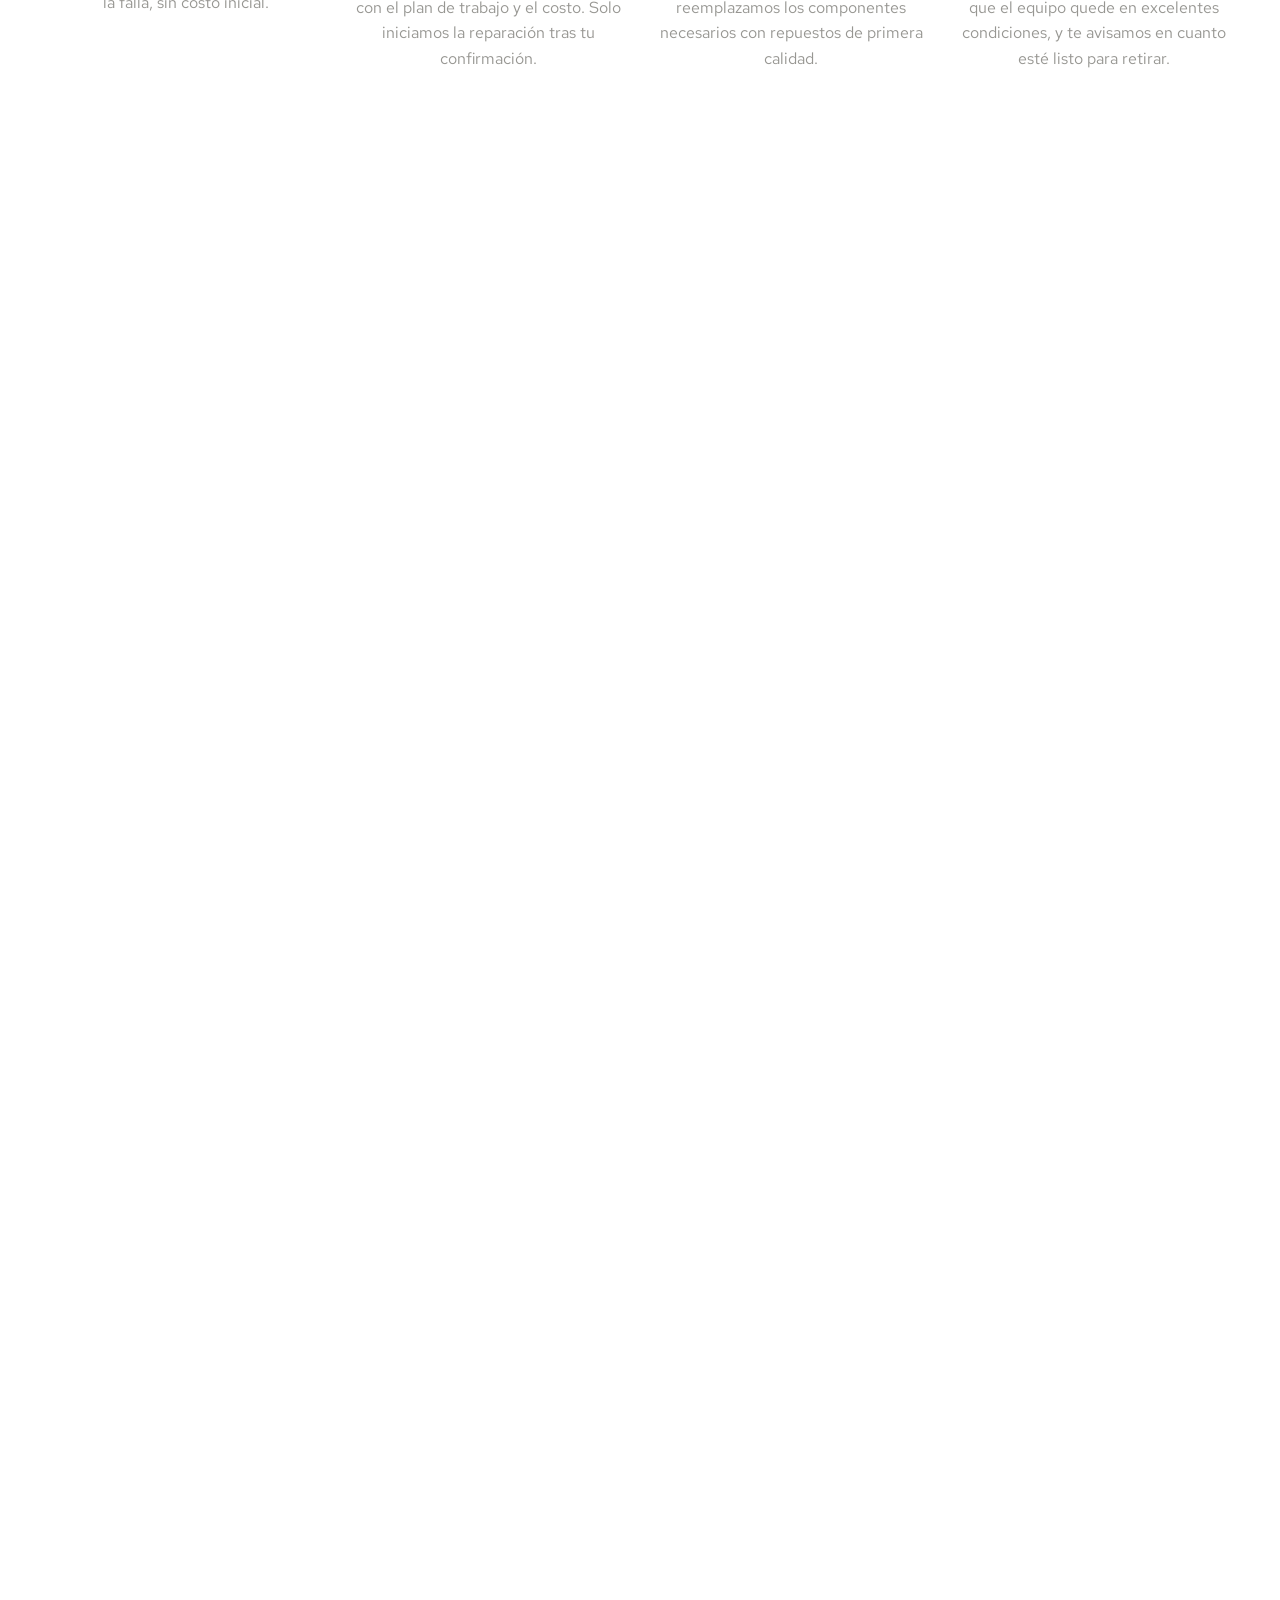
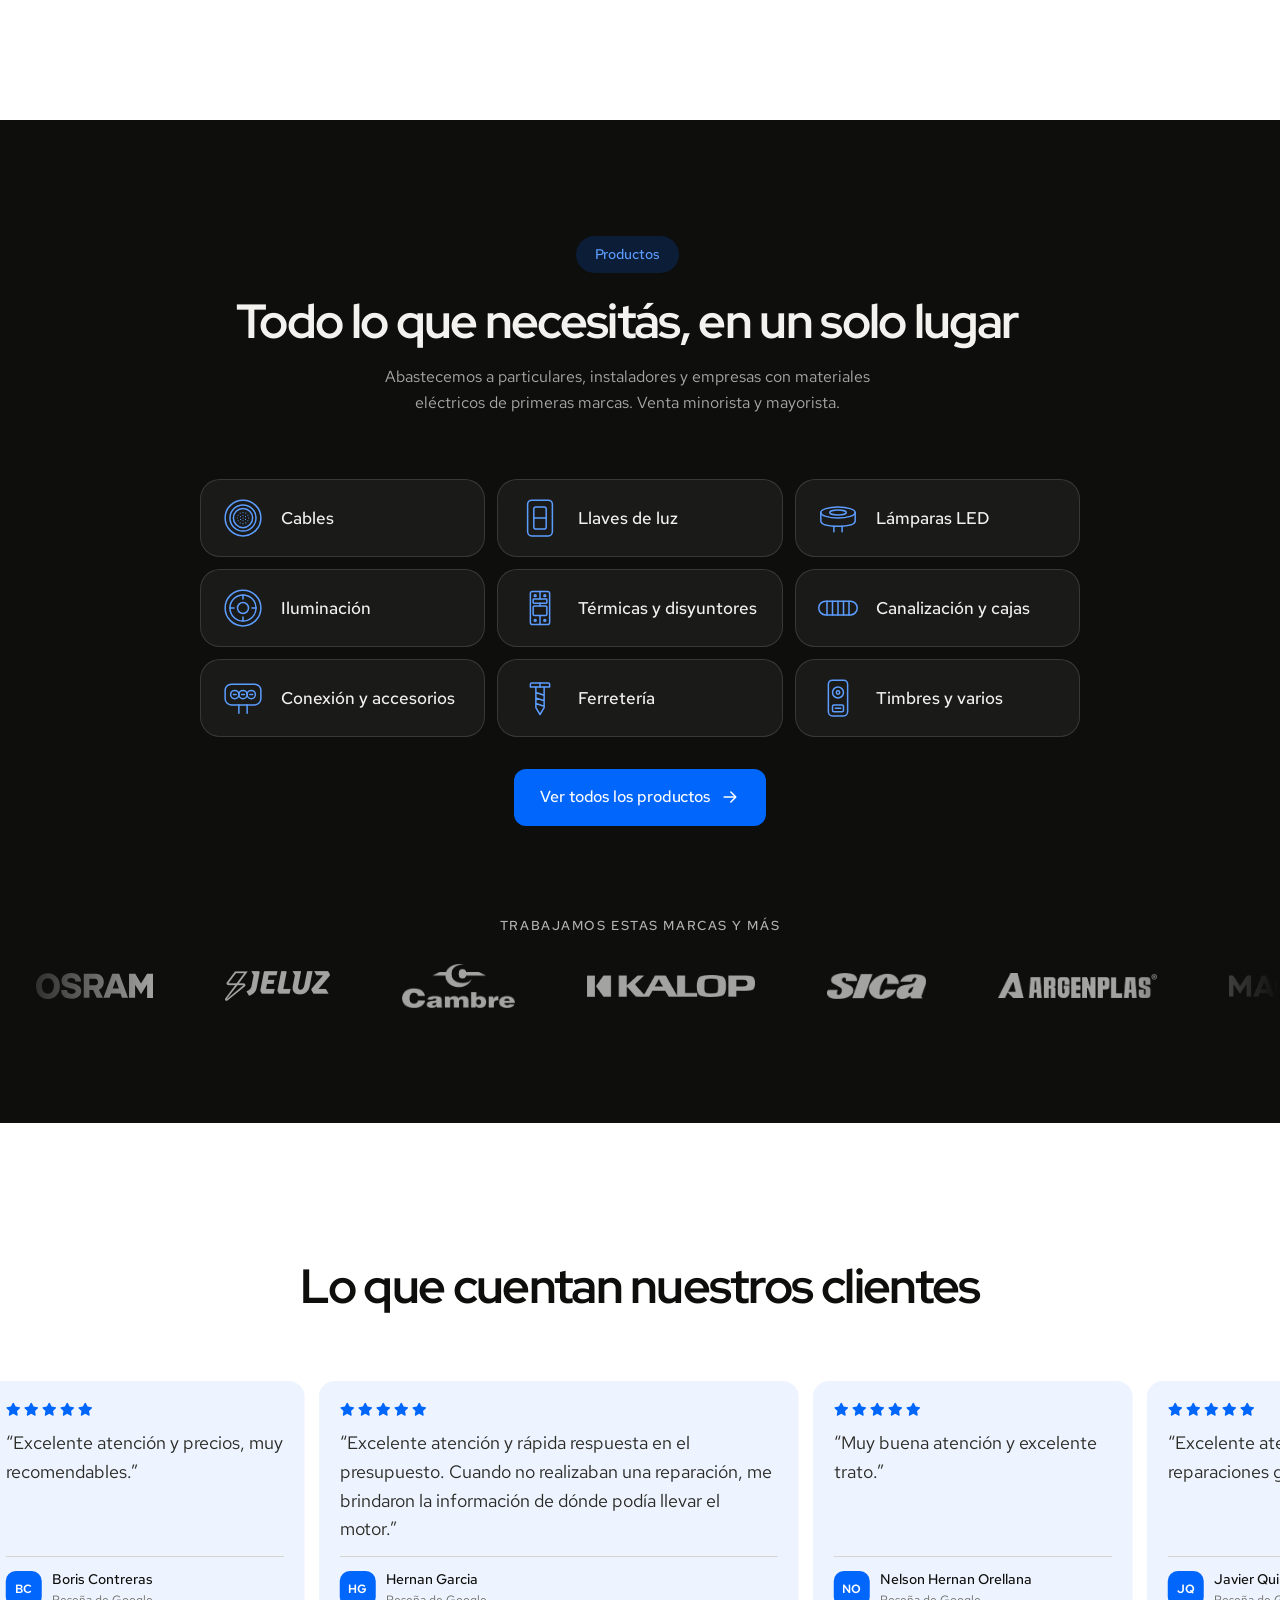
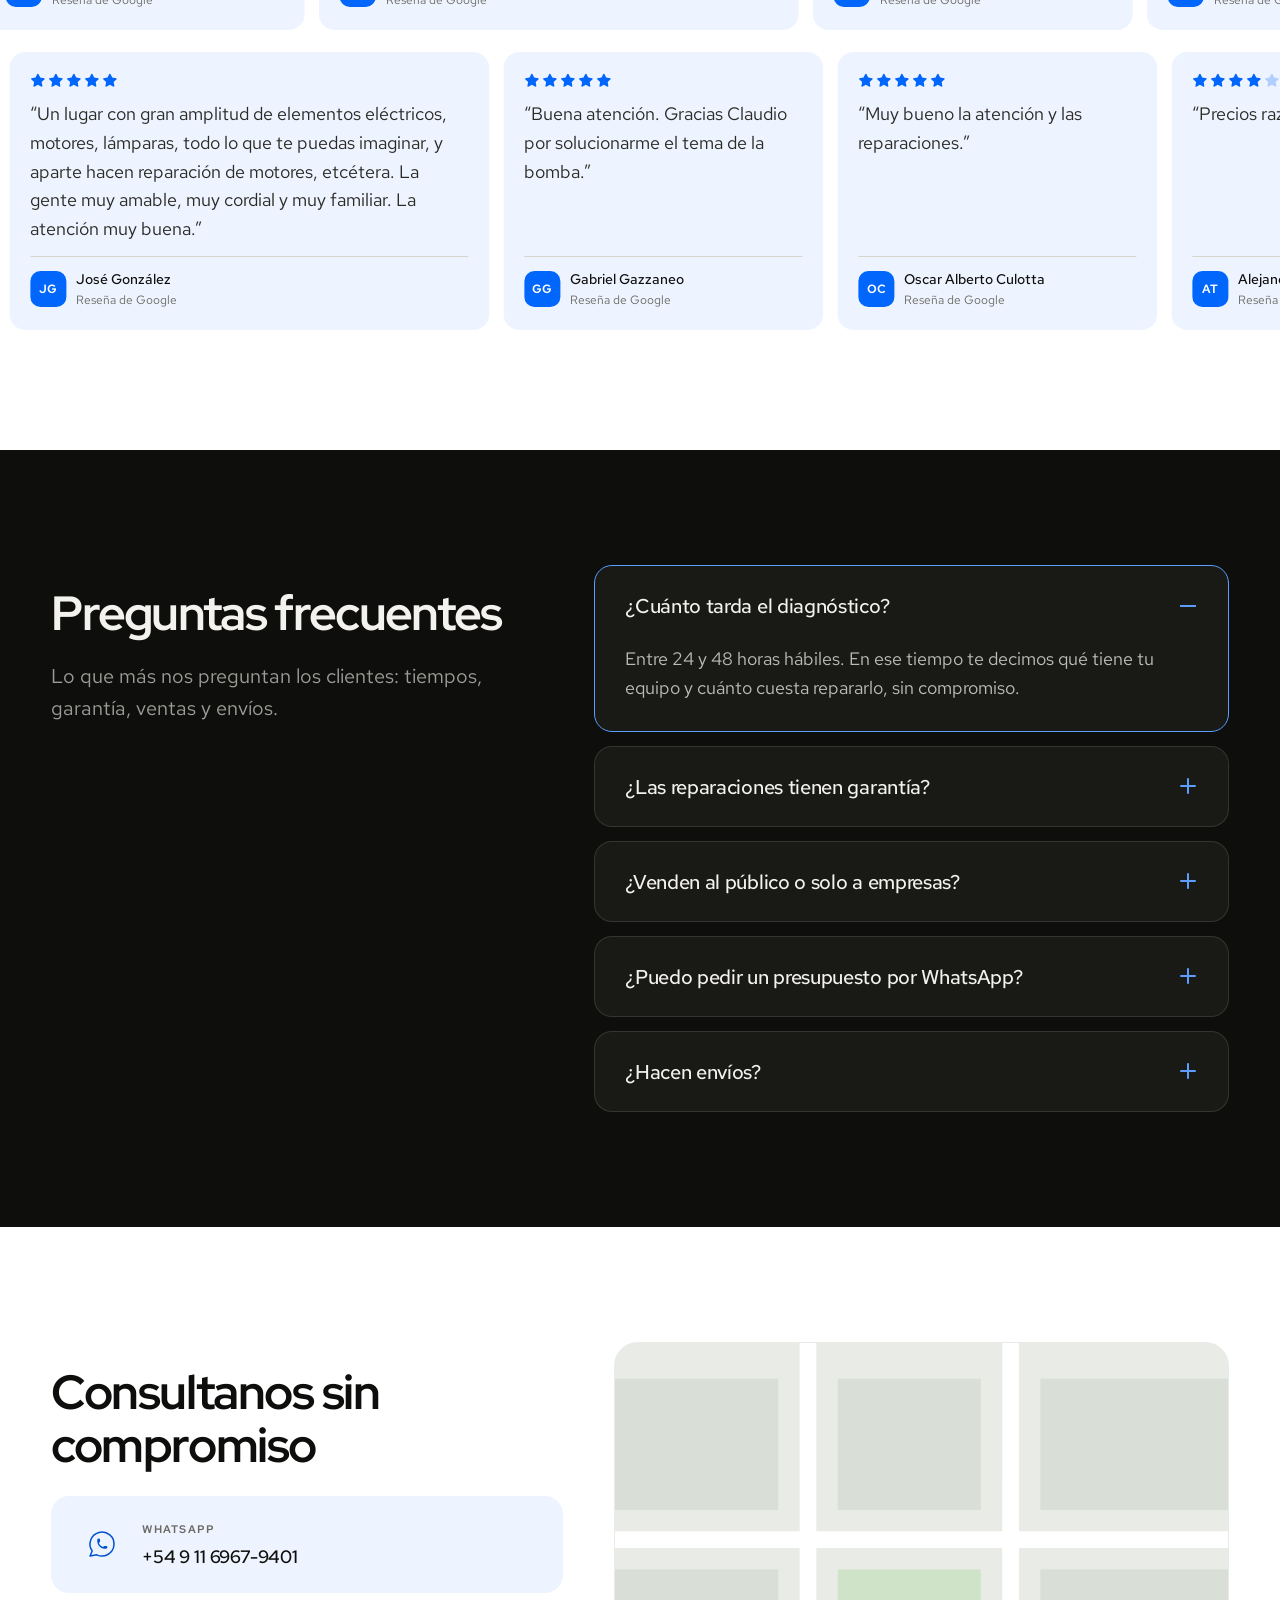
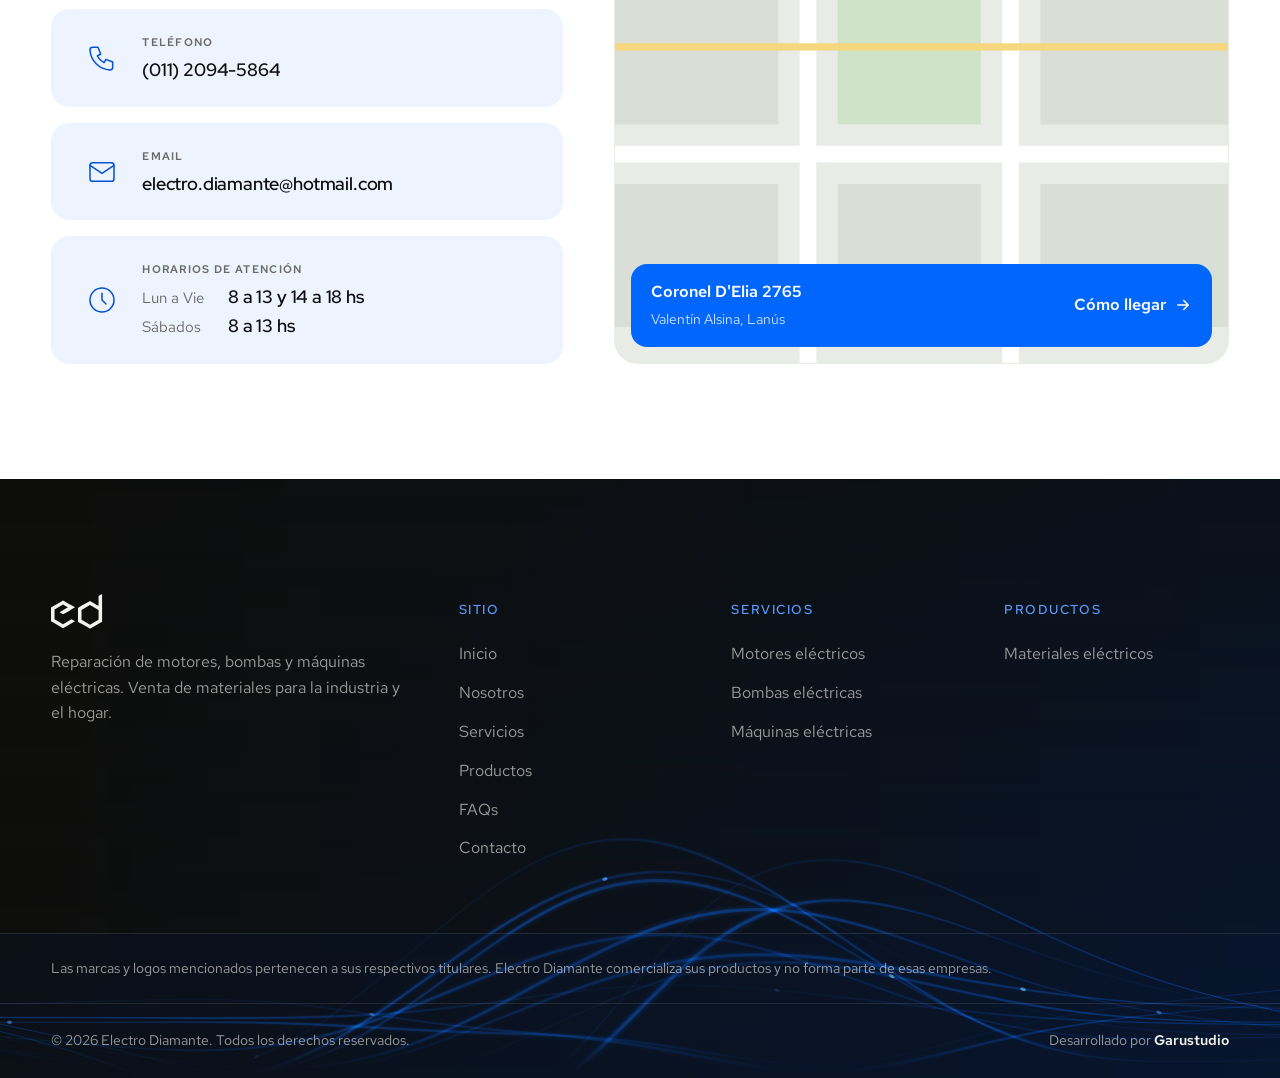
==== commit d303866e: "Add files via upload" ====
--- a/index.html
+++ b/index.html
@@ -18,19 +18,19 @@
   <meta name="twitter:card" content="summary_large_image">
   <script>document.documentElement.className+=" js";</script>
   <script>if(location.hash){var h=document.documentElement;h.style.scrollBehavior="auto";addEventListener("load",function(){setTimeout(function(){h.style.scrollBehavior=""},400)})}</script>
-  <link rel="icon" href="assets/img/favicon.svg?v=20261212" type="image/svg+xml">
-  <link rel="apple-touch-icon" href="assets/img/apple-touch-icon.png?v=20261212">
+  <link rel="icon" href="assets/img/favicon.svg?v=20261216" type="image/svg+xml">
+  <link rel="apple-touch-icon" href="assets/img/apple-touch-icon.png?v=20261216">
   <link rel="prefetch" href="productos.html">
   <link rel="preconnect" href="https://fonts.googleapis.com">
   <link rel="preconnect" href="https://fonts.gstatic.com" crossorigin>
-  <link rel="preload" as="style" href="https://fonts.googleapis.com/css2?family=Plus+Jakarta+Sans:wght@300;400;500;600;700&display=swap" onload="this.onload=null;this.rel='stylesheet'">
-  <noscript><link rel="stylesheet" href="https://fonts.googleapis.com/css2?family=Plus+Jakarta+Sans:wght@300;400;500;600;700&display=swap"></noscript>
-  <link rel="stylesheet" href="styles.css?v=20261212">
-  <link rel="stylesheet" href="hero-split.css?v=20261212">
-  <link rel="stylesheet" href="hero-waves.css?v=20261212">
-  <script src="config.js?v=20261212" defer></script>
-  <script src="main.js?v=20261212" defer></script>
-  <script src="hero-waves.js?v=20261212" defer></script>
+  <link rel="preload" as="style" href="https://fonts.googleapis.com/css2?family=Red+Hat+Display:wght@500;600;700;800&family=Red+Hat+Text:wght@300;400;500;600;700&display=swap" onload="this.onload=null;this.rel='stylesheet'">
+  <noscript><link rel="stylesheet" href="https://fonts.googleapis.com/css2?family=Red+Hat+Display:wght@500;600;700;800&family=Red+Hat+Text:wght@300;400;500;600;700&display=swap"></noscript>
+  <link rel="stylesheet" href="styles.css?v=20261216">
+  <link rel="stylesheet" href="hero-split.css?v=20261216">
+  <link rel="stylesheet" href="hero-waves.css?v=20261216">
+  <script src="config.js?v=20261216" defer></script>
+  <script src="main.js?v=20261216" defer></script>
+  <script src="hero-waves.js?v=20261216" defer></script>
   <script>document.addEventListener("DOMContentLoaded",function(){initHeroWaves(".hero-split",{hShift:0,rightBias:0,waveY:0.16});initHeroWaves(".footer--grid",{hShift:0,rightBias:0,waveY:0.12,intensity:0.4,linesDesktop:12});});</script>
   <script type="application/ld+json">{"@context":"https://schema.org","@type":"LocalBusiness","name":"Electro Diamante","description":"Reparación de motores, bombas y máquinas eléctricas. Venta de materiales eléctricos para la industria y el hogar.","telephone":"+541120945864","email":"electro.diamante@hotmail.com","address":{"@type":"PostalAddress","streetAddress":"Coronel D'Elia 2765","addressLocality":"Valentín Alsina, Lanús","addressRegion":"Buenos Aires","addressCountry":"AR"},"openingHoursSpecification":[{"@type":"OpeningHoursSpecification","dayOfWeek":["Monday","Tuesday","Wednesday","Thursday","Friday"],"opens":"08:00","closes":"13:00"},{"@type":"OpeningHoursSpecification","dayOfWeek":["Monday","Tuesday","Wednesday","Thursday","Friday"],"opens":"14:00","closes":"18:00"},{"@type":"OpeningHoursSpecification","dayOfWeek":"Saturday","opens":"08:00","closes":"13:00"}]}</script>
 </head>
@@ -148,19 +148,19 @@
         </div>
         <ol class="hw-list"><span class="hw-tip" aria-hidden="true"></span>
             <li class="hw">
-              <div class="hw__rail"><span class="hw__ico"><svg viewBox="0 0 24 24" fill="none" stroke="currentColor" stroke-linecap="round" stroke-linejoin="round" aria-hidden="true"><path d="M10 12a2 2 0 1 0 4 0a2 2 0 0 0 -4 0"/><path d="M12 18c-.328 0 -.652 -.017 -.97 -.05c-3.172 -.332 -5.85 -2.315 -8.03 -5.95c2.4 -4 5.4 -6 9 -6c3.465 0 6.374 1.853 8.727 5.558"/><path d="M15 18a3 3 0 1 0 6 0a3 3 0 1 0 -6 0"/><path d="M20.2 20.2l1.8 1.8"/></svg></span><span class="hw__line" aria-hidden="true"></span></div>
+              <div class="hw__rail"><span class="hw__ico" aria-hidden="true">01</span><span class="hw__line" aria-hidden="true"></span></div>
               <div class="hw__body"><h3>Recepción y diagnóstico</h3><p>Recibimos tu equipo y realizamos un diagnóstico completo para identificar la falla, sin costo inicial.</p></div>
             </li>
             <li class="hw">
-              <div class="hw__rail"><span class="hw__ico"><svg viewBox="0 0 24 24" fill="none" stroke="currentColor" stroke-linecap="round" stroke-linejoin="round" aria-hidden="true"><path d="M14 3v4a1 1 0 0 0 1 1h4"/><path d="M17 21h-10a2 2 0 0 1 -2 -2v-14a2 2 0 0 1 2 -2h7l5 5v11a2 2 0 0 1 -2 2z"/><path d="M9 9l1 0"/><path d="M9 13l6 0"/><path d="M9 17l6 0"/></svg></span><span class="hw__line" aria-hidden="true"></span></div>
+              <div class="hw__rail"><span class="hw__ico" aria-hidden="true">02</span><span class="hw__line" aria-hidden="true"></span></div>
               <div class="hw__body"><h3>Presupuesto transparente</h3><p>Te enviamos un informe detallado con el plan de trabajo y el costo. Solo iniciamos la reparación tras tu confirmación.</p></div>
             </li>
             <li class="hw">
-              <div class="hw__rail"><span class="hw__ico"><svg viewBox="0 0 24 24" fill="none" stroke="currentColor" stroke-linecap="round" stroke-linejoin="round" aria-hidden="true"><path d="M7 10h3v-3l-3.5 -3.5a6 6 0 0 1 8 8l6 6a2 2 0 0 1 -3 3l-6 -6a6 6 0 0 1 -8 -8l3.5 3.5"/></svg></span><span class="hw__line" aria-hidden="true"></span></div>
+              <div class="hw__rail"><span class="hw__ico" aria-hidden="true">03</span><span class="hw__line" aria-hidden="true"></span></div>
               <div class="hw__body"><h3>Reparación especializada</h3><p>Reparamos tu equipo y reemplazamos los componentes necesarios con repuestos de primera calidad.</p></div>
             </li>
             <li class="hw">
-              <div class="hw__rail"><span class="hw__ico"><svg viewBox="0 0 24 24" fill="none" stroke="currentColor" stroke-linecap="round" stroke-linejoin="round" aria-hidden="true"><path d="M5 7.2a2.2 2.2 0 0 1 2.2 -2.2h1a2.2 2.2 0 0 0 1.55 -.64l.7 -.7a2.2 2.2 0 0 1 3.12 0l.7 .7c.412 .41 .97 .64 1.55 .64h1a2.2 2.2 0 0 1 2.2 2.2v1c0 .58 .23 1.138 .64 1.55l.7 .7a2.2 2.2 0 0 1 0 3.12l-.7 .7a2.2 2.2 0 0 0 -.64 1.55v1a2.2 2.2 0 0 1 -2.2 2.2h-1a2.2 2.2 0 0 0 -1.55 .64l-.7 .7a2.2 2.2 0 0 1 -3.12 0l-.7 -.7a2.2 2.2 0 0 0 -1.55 -.64h-1a2.2 2.2 0 0 1 -2.2 -2.2v-1a2.2 2.2 0 0 0 -.64 -1.55l-.7 -.7a2.2 2.2 0 0 1 0 -3.12l.7 -.7a2.2 2.2 0 0 0 .64 -1.55v-1"/><path d="M9 12l2 2l4 -4"/></svg></span></div>
+              <div class="hw__rail"><span class="hw__ico" aria-hidden="true">04</span></div>
               <div class="hw__body"><h3>Control de calidad y entrega</h3><p>Finalizamos controlando y testeando que el equipo quede en excelentes condiciones, y te avisamos en cuanto esté listo para retirar.</p></div>
             </li>
         </ol>
--- a/styles.css
+++ b/styles.css
@@ -964,11 +964,11 @@
 .footer__credit { color: rgba(243,242,238,.62); }
 .footer__credit strong { color: var(--paper); font-weight: 600; }
 /* ============================================================
-   TIPOGRAFÍA: Host Grotesk (titulares) + Plus Jakarta Sans (textos)
+   TIPOGRAFÍA: Host Grotesk (titulares) + Red Hat Text (textos)
    ============================================================ */
 :root {
   --display: "Host Grotesk", system-ui, -apple-system, "Segoe UI", Roboto, sans-serif;
-  --sans: "Plus Jakarta Sans", system-ui, -apple-system, "Segoe UI", Roboto, sans-serif;
+  --sans: "Red Hat Text", system-ui, -apple-system, "Segoe UI", Roboto, sans-serif;
   --mono: var(--sans);
 }
 body { font-weight: 400; }
@@ -1044,11 +1044,11 @@
 .h2, .hstep h3 { font-weight: 600; }
 /* ============================================================
    TIPOGRAFÍA v4
-   Títulos: Plus Jakarta Sans (hero/sección 600-700, tarjetas 600)
+   Títulos: Red Hat Text (hero/sección 600-700, tarjetas 600)
    Textos y contacto: Inter 400 · Etiquetas, botones y links: Inter 500
    ============================================================ */
 :root {
-  --display: "Plus Jakarta Sans", system-ui, -apple-system, "Segoe UI", Roboto, sans-serif;
+  --display: "Red Hat Text", system-ui, -apple-system, "Segoe UI", Roboto, sans-serif;
   --sans: "Inter", system-ui, -apple-system, "Segoe UI", Roboto, sans-serif;
   --mono: var(--sans);
 }
@@ -2288,10 +2288,10 @@
 }
 @media (prefers-reduced-motion: reduce) { .acc__h i { transition: none; } }
 
-/* Tipografía unificada: Plus Jakarta Sans en todo el sitio */
+/* Tipografía: títulos en Red Hat Display, texto corrido en Red Hat Text */
 :root {
-  --display: "Plus Jakarta Sans", system-ui, -apple-system, "Segoe UI", Roboto, sans-serif;
-  --sans: "Plus Jakarta Sans", system-ui, -apple-system, "Segoe UI", Roboto, sans-serif;
+  --display: "Red Hat Display", "Red Hat Text", system-ui, -apple-system, "Segoe UI", Roboto, sans-serif;
+  --sans: "Red Hat Text", system-ui, -apple-system, "Segoe UI", Roboto, sans-serif;
   --mono: var(--sans);
 }
 @media (max-width: 600px) {
@@ -2534,3 +2534,9 @@
 /* Íconos de interfaz: un solo grosor visible (1,5 px), sin importar el tamaño */
 :is(.hcat, .pc__cta, .wa-float, .hs-wa, .about2__ico, .ct-ico, .ct__go, .hw__ico, .mq__ico, .hs-btn) svg *,
 svg.svc__arrow *, svg.hs-btn-icon *, li > svg * { stroke-width: 1.5px; vector-effect: non-scaling-stroke; }
+
+/* Cómo trabajamos: número con jerarquía en lugar de ícono en cuadradito */
+.hw__ico, .hw.is-on .hw__ico { background: #fff; border-radius: 0; box-shadow: none; transform: none; color: #6B6A64; font: 700 24px/1 var(--display); letter-spacing: -.02em; font-variant-numeric: tabular-nums; transition: color .5s var(--ease); }
+.hw.is-on .hw__ico { color: #0166FC; }
+.hw__ico::after, .hw.is-on .hw__ico::after { display: none; animation: none; }
+@media (max-width: 760px) { .hw__ico { font-size: 20px; } }
--- a/hero-split.css
+++ b/hero-split.css
@@ -18,7 +18,7 @@
   --hs-wa: #25D366;
   --hs-wa-hover: #1DB954;
   --hs-sans: var(--sans, "Inter", system-ui, -apple-system, "Segoe UI", Roboto, sans-serif);
-  --hs-display: var(--display, "Plus Jakarta Sans", system-ui, -apple-system, "Segoe UI", Roboto, sans-serif);
+  --hs-display: var(--display, "Red Hat Text", system-ui, -apple-system, "Segoe UI", Roboto, sans-serif);
   --hs-mono: var(--sans, "Inter", system-ui, sans-serif);
 
   position: relative;
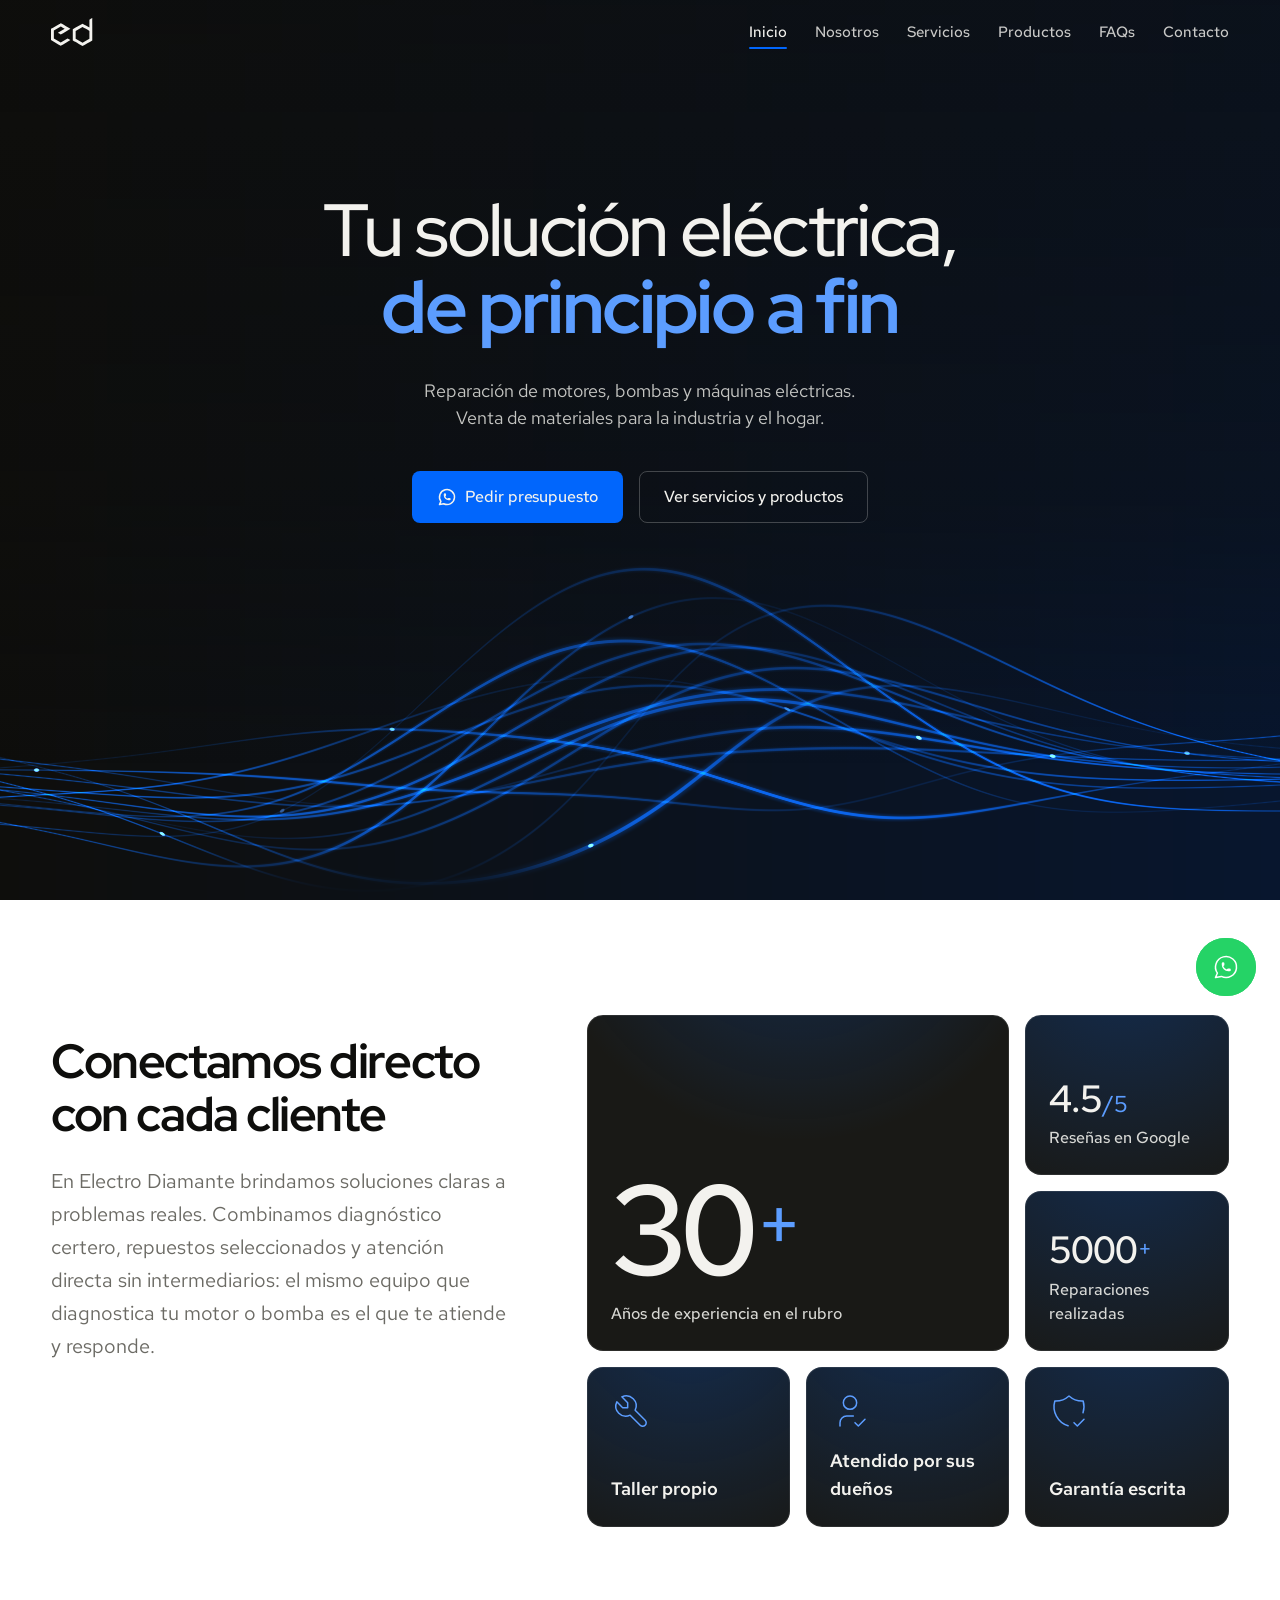
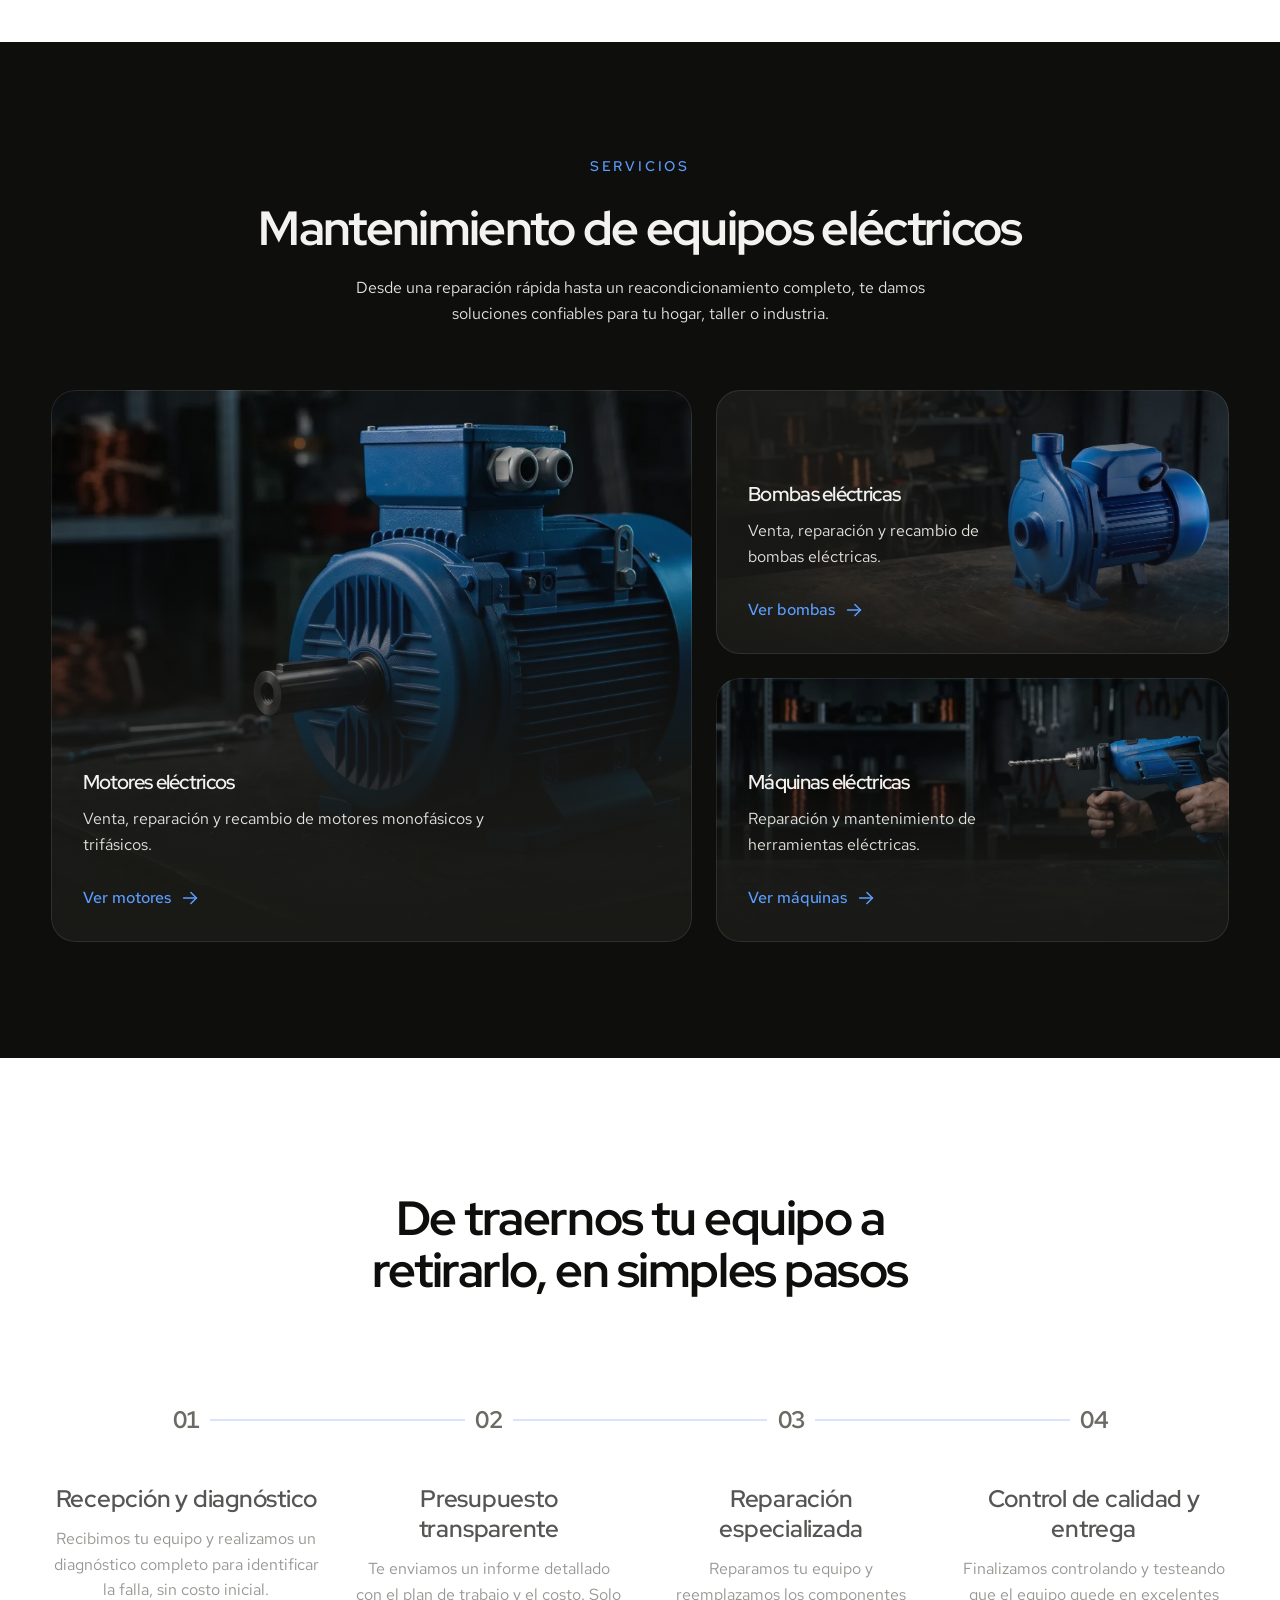
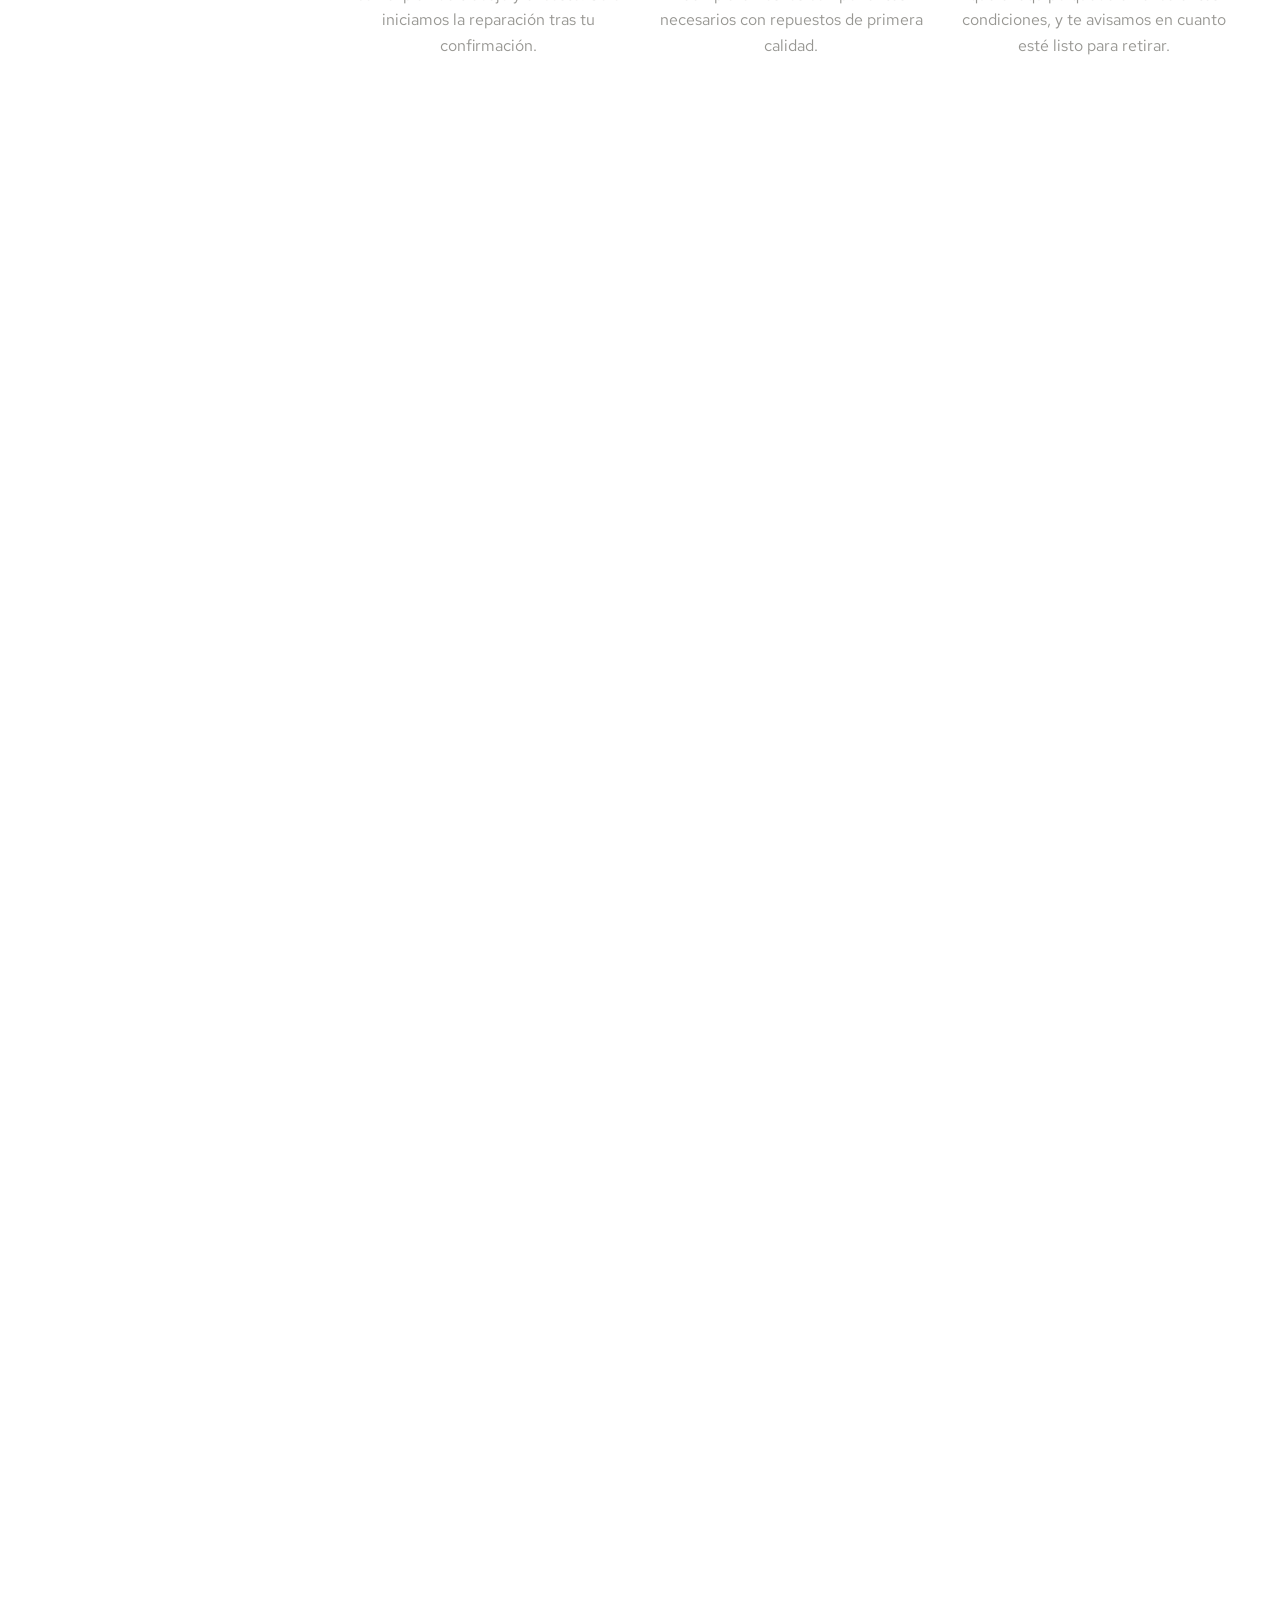
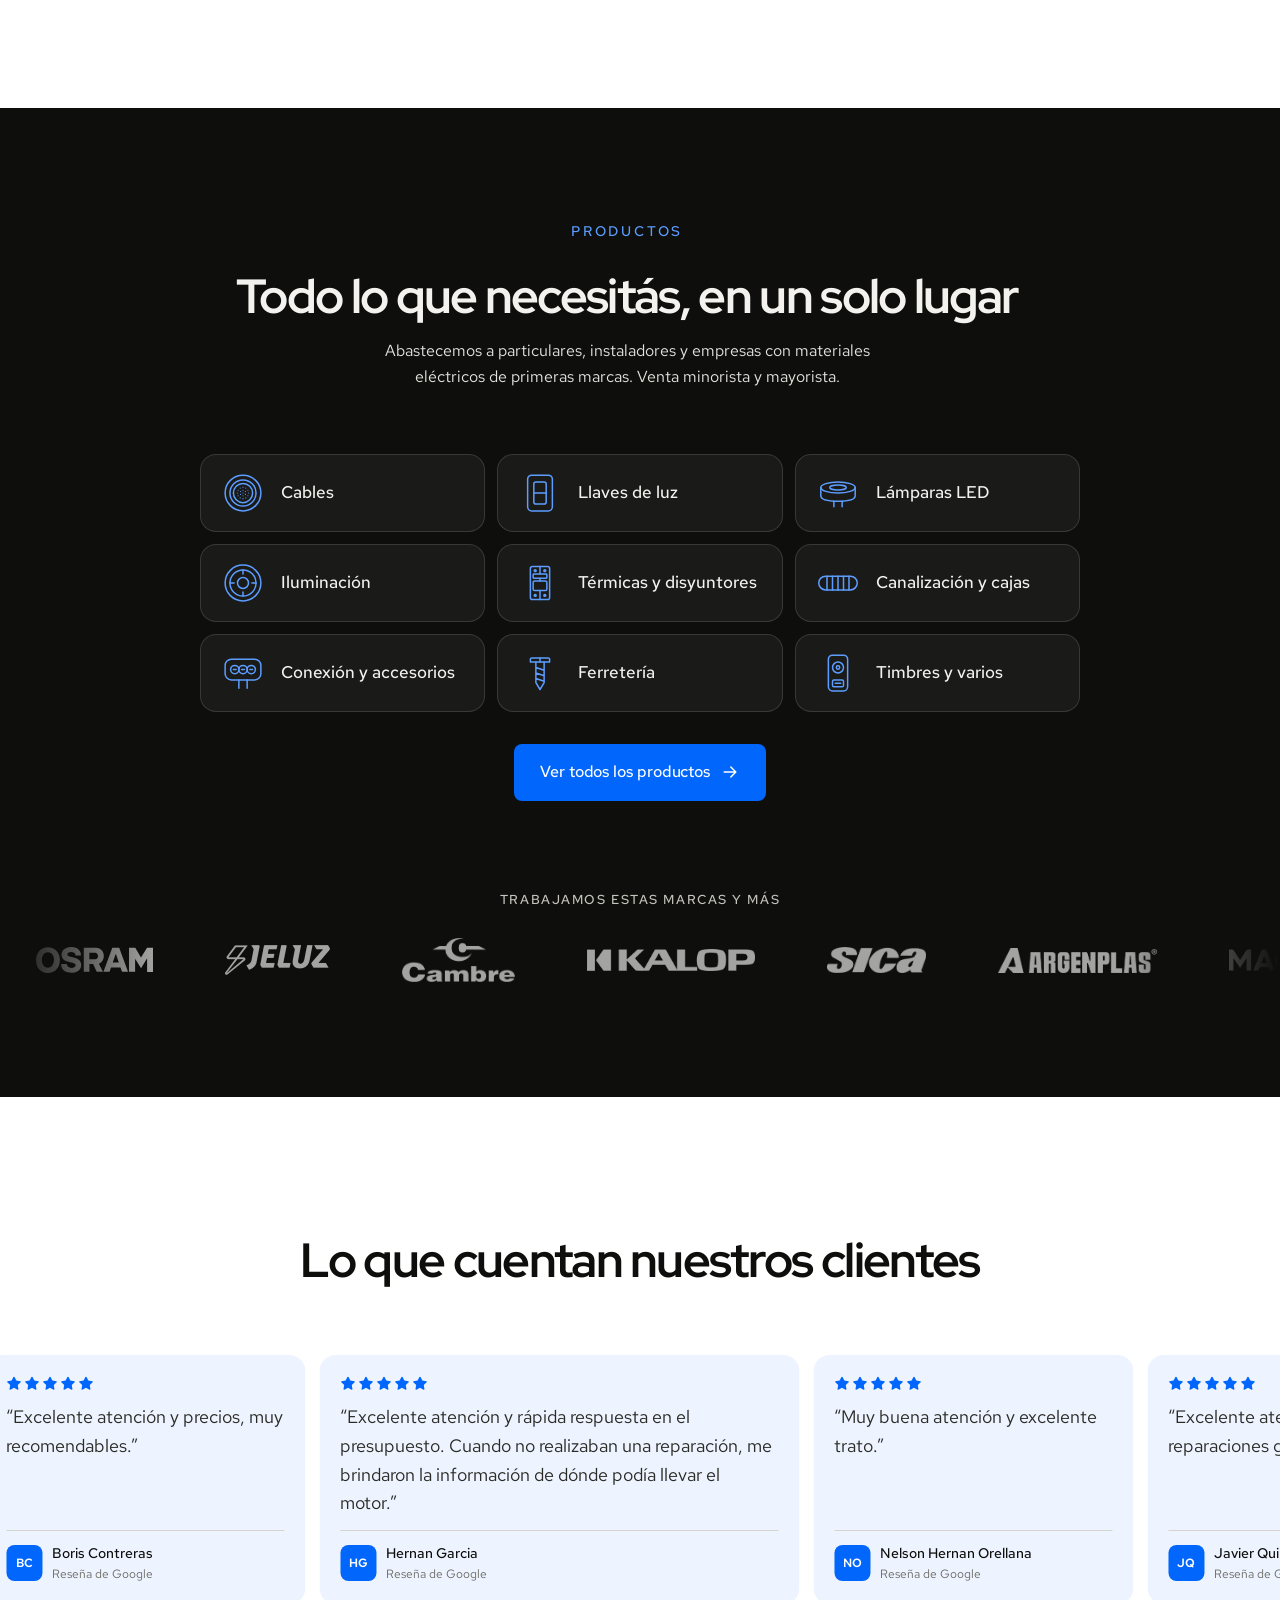
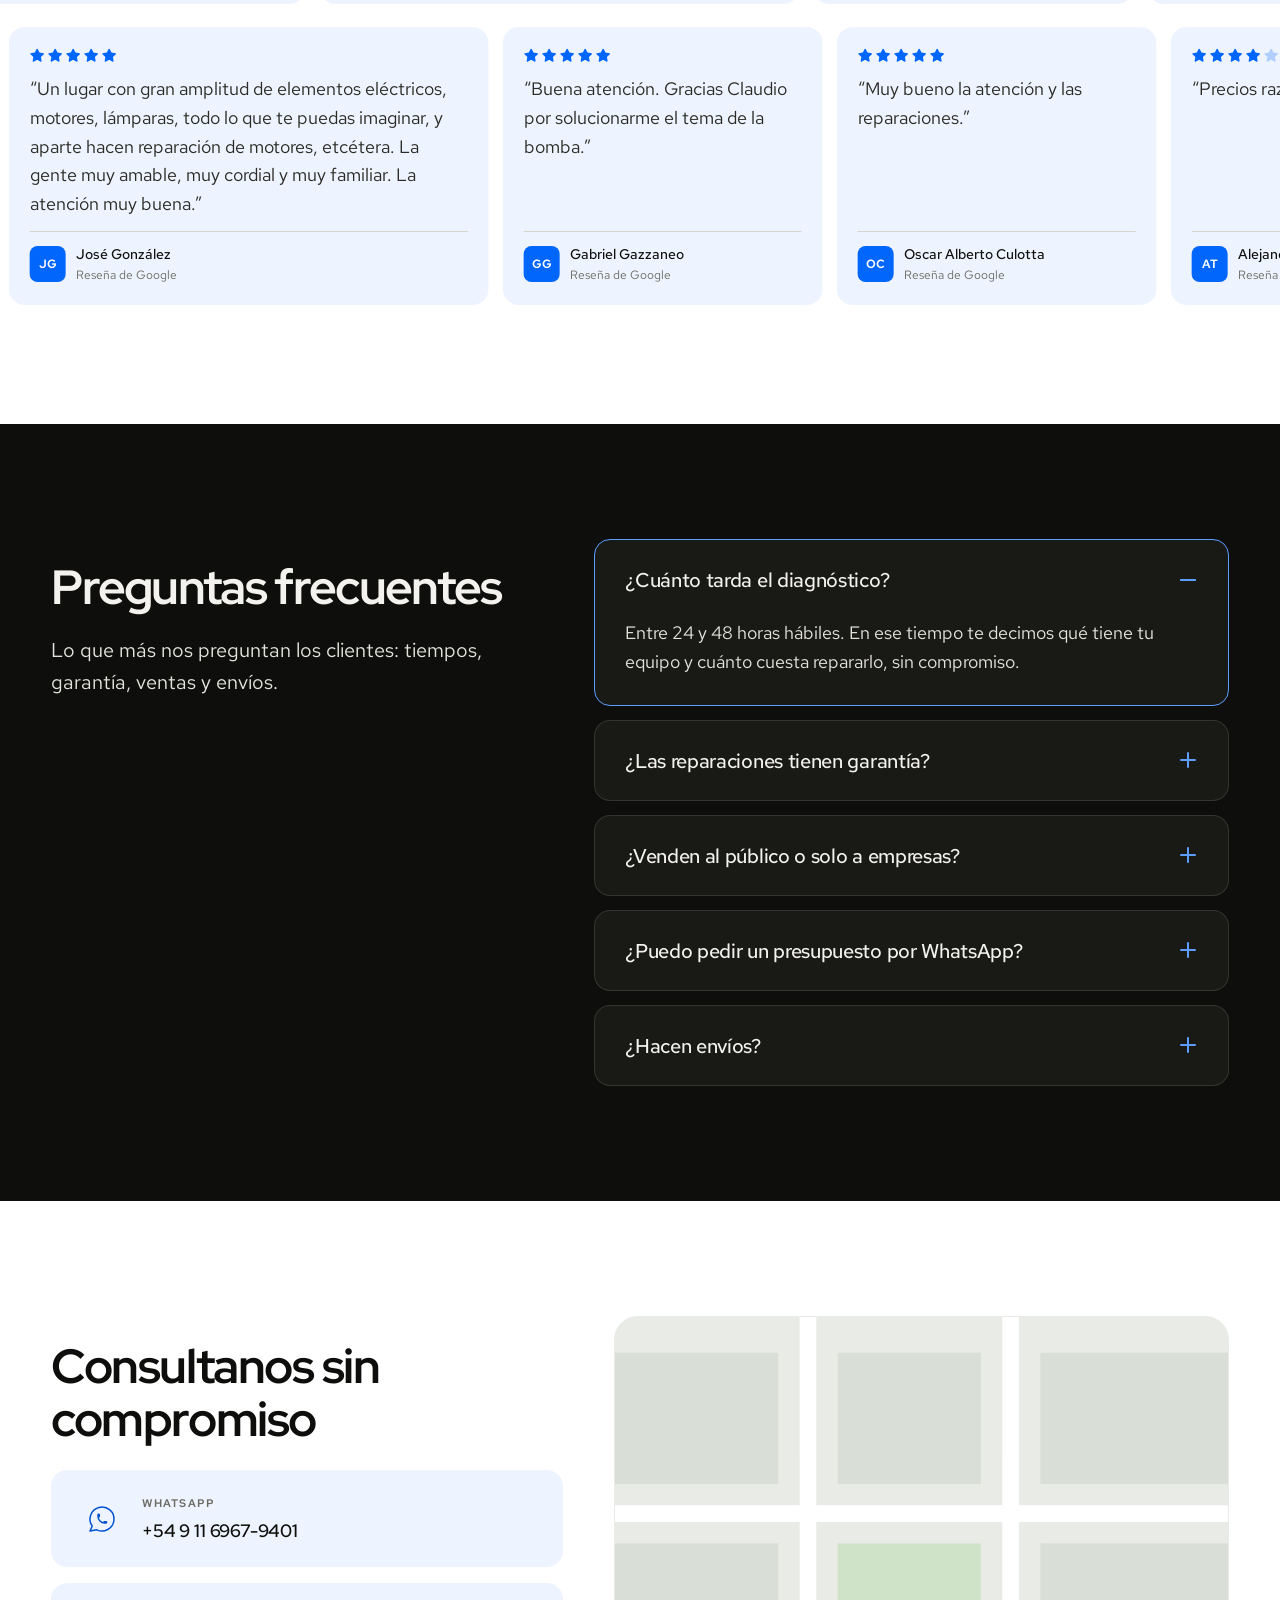
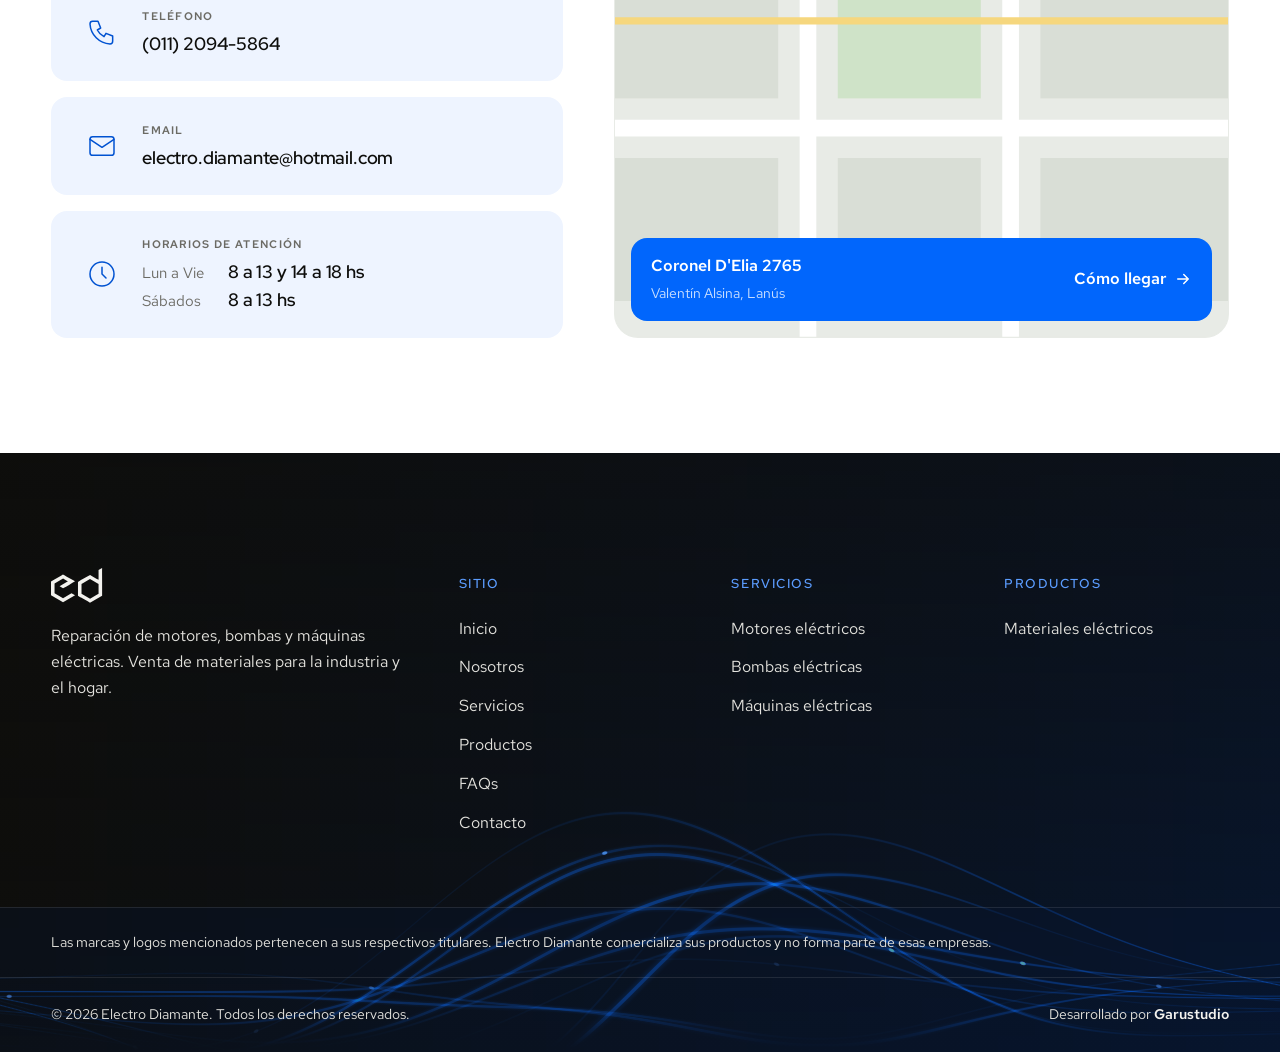
==== commit 2af3973f: "Add files via upload" ====
--- a/index.html
+++ b/index.html
@@ -18,19 +18,19 @@
   <meta name="twitter:card" content="summary_large_image">
   <script>document.documentElement.className+=" js";</script>
   <script>if(location.hash){var h=document.documentElement;h.style.scrollBehavior="auto";addEventListener("load",function(){setTimeout(function(){h.style.scrollBehavior=""},400)})}</script>
-  <link rel="icon" href="assets/img/favicon.svg?v=20261216" type="image/svg+xml">
-  <link rel="apple-touch-icon" href="assets/img/apple-touch-icon.png?v=20261216">
+  <link rel="icon" href="assets/img/favicon.svg?v=20261224" type="image/svg+xml">
+  <link rel="apple-touch-icon" href="assets/img/apple-touch-icon.png?v=20261224">
   <link rel="prefetch" href="productos.html">
   <link rel="preconnect" href="https://fonts.googleapis.com">
   <link rel="preconnect" href="https://fonts.gstatic.com" crossorigin>
   <link rel="preload" as="style" href="https://fonts.googleapis.com/css2?family=Red+Hat+Display:wght@500;600;700;800&family=Red+Hat+Text:wght@300;400;500;600;700&display=swap" onload="this.onload=null;this.rel='stylesheet'">
   <noscript><link rel="stylesheet" href="https://fonts.googleapis.com/css2?family=Red+Hat+Display:wght@500;600;700;800&family=Red+Hat+Text:wght@300;400;500;600;700&display=swap"></noscript>
-  <link rel="stylesheet" href="styles.css?v=20261216">
-  <link rel="stylesheet" href="hero-split.css?v=20261216">
-  <link rel="stylesheet" href="hero-waves.css?v=20261216">
-  <script src="config.js?v=20261216" defer></script>
-  <script src="main.js?v=20261216" defer></script>
-  <script src="hero-waves.js?v=20261216" defer></script>
+  <link rel="stylesheet" href="styles.css?v=20261224">
+  <link rel="stylesheet" href="hero-split.css?v=20261224">
+  <link rel="stylesheet" href="hero-waves.css?v=20261224">
+  <script src="config.js?v=20261224" defer></script>
+  <script src="main.js?v=20261224" defer></script>
+  <script src="hero-waves.js?v=20261224" defer></script>
   <script>document.addEventListener("DOMContentLoaded",function(){initHeroWaves(".hero-split",{hShift:0,rightBias:0,waveY:0.16});initHeroWaves(".footer--grid",{hShift:0,rightBias:0,waveY:0.12,intensity:0.4,linesDesktop:12});});</script>
   <script type="application/ld+json">{"@context":"https://schema.org","@type":"LocalBusiness","name":"Electro Diamante","description":"Reparación de motores, bombas y máquinas eléctricas. Venta de materiales eléctricos para la industria y el hogar.","telephone":"+541120945864","email":"electro.diamante@hotmail.com","address":{"@type":"PostalAddress","streetAddress":"Coronel D'Elia 2765","addressLocality":"Valentín Alsina, Lanús","addressRegion":"Buenos Aires","addressCountry":"AR"},"openingHoursSpecification":[{"@type":"OpeningHoursSpecification","dayOfWeek":["Monday","Tuesday","Wednesday","Thursday","Friday"],"opens":"08:00","closes":"13:00"},{"@type":"OpeningHoursSpecification","dayOfWeek":["Monday","Tuesday","Wednesday","Thursday","Friday"],"opens":"14:00","closes":"18:00"},{"@type":"OpeningHoursSpecification","dayOfWeek":"Saturday","opens":"08:00","closes":"13:00"}]}</script>
 </head>
--- a/styles.css
+++ b/styles.css
@@ -2540,3 +2540,48 @@
 .hw.is-on .hw__ico { color: #0166FC; }
 .hw__ico::after, .hw.is-on .hw__ico::after { display: none; animation: none; }
 @media (max-width: 760px) { .hw__ico { font-size: 20px; } }
+
+/* =========================================================
+   Radios con criterio: cuanto más grande la caja, más grande el radio
+   · Contenedores grandes (fotos, productos, mapa): 24px
+   · Tarjetas, filas y paneles: 16px
+   · Controles (botones, toggle, avatares): 8px
+   · Pills (tags, chips) y círculos: totalmente redondos
+   ========================================================= */
+.svc__item, #servicios .svc__item, #servicios.otros .svc__item, .pc, .pc-more, .rp, .ct__map { border-radius: 24px; }
+.about2__card, #nosotros .about2__card, .imc__card, .ct__ov, .ct-row, #contacto .ct-row, .faq__item, .acc, .hcat, .pc__media,
+.mq, .acc__b > .mq { border-radius: 16px; }
+.mq.mq--gt, .mq.mq--list { border-radius: 0; }
+.btn, .btn--volt, .btn--wa, .btn--outline, .hero-split .hs-btn, .ct__go, .nav__toggle, .skip-link, .imc__av { border-radius: 8px; }
+@media (max-width: 760px) { .svc__item, #servicios .svc__item { border-radius: 16px; } }
+
+/* Tags de sección: solo el título, en mayúscula, sin cápsula */
+.pill, .pill.pill--plain, .label.pill, .tone-light .pill, .tone-dark .pill, .section--ink .pill, .section--ink.tone-light .pill, .hero--dark .pill, .ihero .pill, .contact.is-lit .pill, .section__head .label.pill, .section__head .label.pill.pill--plain {
+  background: none; border: 0; box-shadow: none; border-radius: 0; height: auto; padding: 0; margin: 0 0 8px;
+  font-family: var(--sans); font-weight: 700; font-size: 14px; line-height: 1.2; letter-spacing: .2em; text-transform: uppercase;
+  color: #0052D1; overflow: visible;
+}
+.section--ink .label.pill, .tone-dark .label.pill, .hero--dark .label.pill, .ihero .label.pill, .section--ink .label.pill.pill--plain, .tone-dark .label.pill.pill--plain, .section--ink .section__head .label.pill { color: #5C9DFF; }
+.section--ink.tone-light .label.pill, .tone-light .label.pill, .section--ink.tone-light .label.pill.pill--plain, .tone-light .label.pill.pill--plain { color: #0052D1; }
+.contact.is-lit .label.pill, .contact.is-lit .label.pill.pill--plain { color: #fff; }
+.pill .pill__txt { letter-spacing: inherit; text-transform: inherit; }
+#nosotros .about2__body .pill, #servicios .section__head .pill { margin: 0 0 8px; }
+@media (max-width: 760px) { .pill, .pill.pill--plain { font-size: 13px; letter-spacing: .16em; } }
+
+/* Contraste sobre fondo oscuro: el texto de lectura pasa de gris apagado a un tono claro (7:1 o más; hoy entre 10:1 y 13:1) */
+:root {
+  --on-dark-1: #E4E3DE;   /* texto de lectura: párrafos, listas, bajadas */
+  --on-dark-2: #C4C3BC;   /* texto secundario: etiquetas, créditos, datos chicos */
+  --hs-fg-2: #E4E3DE;
+  --hs-fg-3: #C4C3BC;
+}
+.hero--dark .hero__lead, .hero-split .hs-lead,
+.section--ink .svc__item p, #nosotros .about2__desc, #servicios .svc .svc__item p, #productos .svc .svc__item p,
+.section--ink .center-head__sub, .reviews.section--ink .center-head__sub, #productos .center-head__sub, #servicios .section__head .center-head__sub,
+.pstep p, .imc__desc, .pc-more p, .section--ink .detail p, .rp li,
+.tone-dark .faq__a p, .tone-dark .faq__item.is-open .faq__a p, .tone-dark .center-head__sub, #faq .center-head__sub,
+.footer__col li, .footer__col a, .footer--grid .footer__top, .footer__credit, .footer__legal, .footer, .mmenu__list > a, .mm__toggle { color: var(--on-dark-1); }
+.section--ink .label, .imc__role, .switch__label, .info dt, .brands--dark .brands__label, .brands--dark .brands__item, .ct-lbl { color: var(--on-dark-2); }
+.tone-light .imc__role, #contacto .ct-lbl { color: var(--muted); }
+.footer__col a:hover, .footer__top:hover, .footer--grid .footer__top:hover { color: #5C9DFF; }
+.footer__credit strong { color: var(--paper); }
--- a/hero-split.css
+++ b/hero-split.css
@@ -8,8 +8,8 @@
 .hero-split {
   --hs-bg: #0E0E0C;
   --hs-fg: #F3F2EE;
-  --hs-fg-2: rgba(243, 242, 238, .74);
-  --hs-fg-3: rgba(243, 242, 238, .64);
+  --hs-fg-2: #E4E3DE;
+  --hs-fg-3: #C4C3BC;
   --hs-line: rgba(243, 242, 238, .24);
   --hs-blue: #0166FC;
   --hs-blue-hover: #0052D1;
@@ -116,7 +116,7 @@
   min-height: 52px;
   padding: 0 24px;
   border: 1px solid transparent;
-  border-radius: 12px;
+  border-radius: 8px;
   font: 500 16px/1 var(--hs-sans);
   letter-spacing: -0.005em;
   text-decoration: none;
--- a/hero-waves.css
+++ b/hero-waves.css
@@ -26,12 +26,9 @@
   background: linear-gradient(90deg, #0E0E0C 0%, #08162E 100%);
 }
 
-/* Fallback sin WebGL: mismo degradado + un brillo azul abajo a la derecha */
+/* Fallback sin WebGL: el mismo fondo, sin halos de luz (la luz la ponen las líneas) */
 .hw-canvas.hw-fallback {
-  background:
-    radial-gradient(70% 55% at 85% 100%, rgba(1, 102, 252, 0.22) 0%, rgba(1, 102, 252, 0) 70%),
-    radial-gradient(40% 30% at 72% 82%, rgba(92, 157, 255, 0.12) 0%, rgba(92, 157, 255, 0) 70%),
-    linear-gradient(90deg, #0E0E0C 0%, #08162E 100%);
+  background: linear-gradient(90deg, #0E0E0C 0%, #08162E 100%);
 }
 
 /* Overlay de contraste: oscuro (60%) en la zona del texto → transparente */
